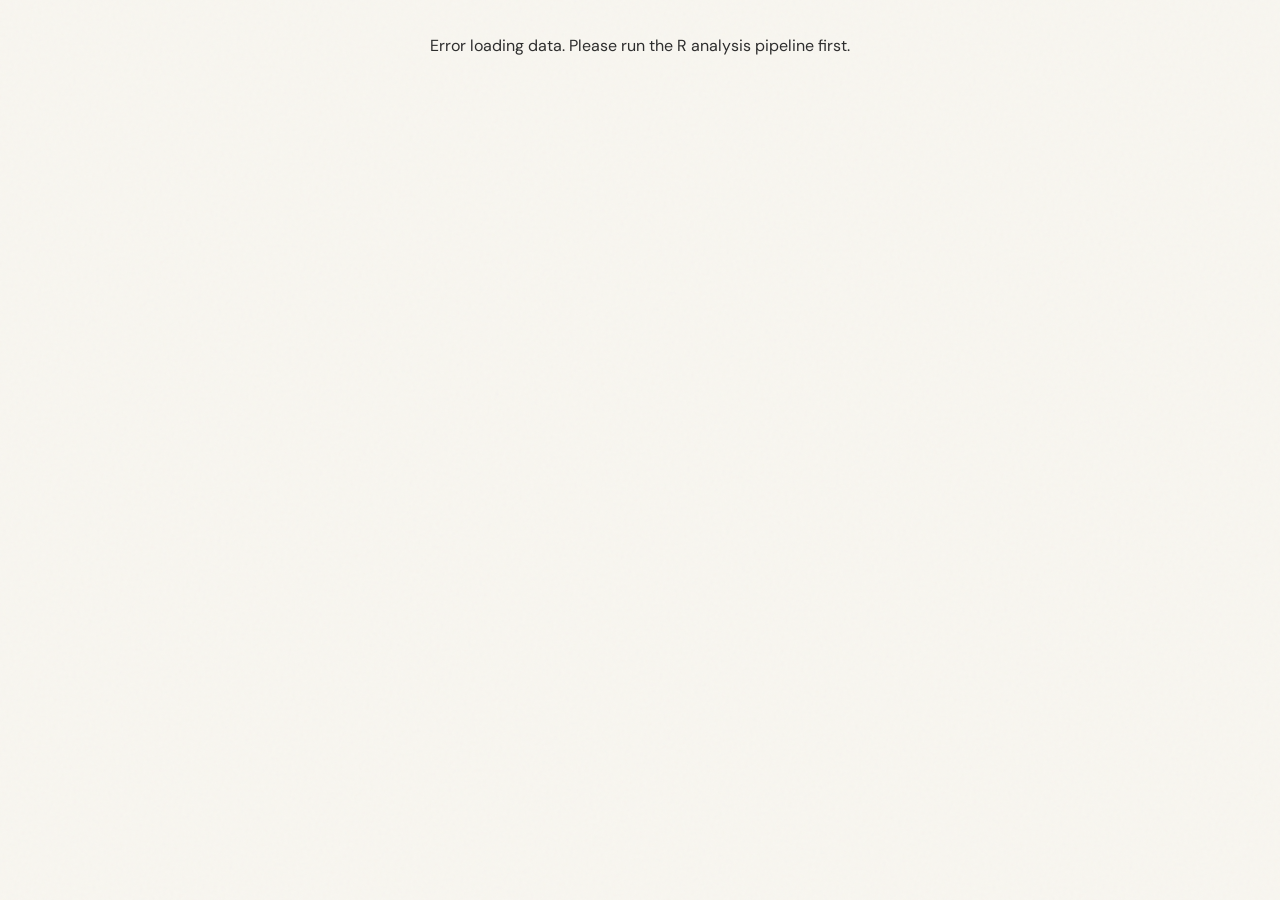
==== index.html @ 2e61db69 "Remove Claude reference from footer" ====
<!DOCTYPE html>
<!--
  ╔═══════════════════════════════════════════════════════════════════════════╗
  ║  CARPINTERIA SALT MARSH FISH OBSERVATORY                                  ║
  ║  ─────────────────────────────────────────────────────────────────────────║
  ║  Developed by Adrian Stier & the Ocean Recoveries Lab at UC Santa Barbara ║
  ║  Data: UCSB Marine Science Institute (SONGS Mitigation Program)           ║
  ║  Visualization: D3.js | Analysis: R (vegan, lme4, mgcv)                   ║
  ║                                                                           ║
  ║  Questions? stier@ucsb.edu | https://oceanrecoveries.com                  ║
  ║  Source: https://github.com/adrianstier/carpinteria-salt-marsh-fishes     ║
  ║                                                                           ║
  ║  v1.0 - January 2026                                                      ║
  ╚═══════════════════════════════════════════════════════════════════════════╝
-->
<html lang="en">
<head>
    <meta charset="UTF-8">
    <meta name="viewport" content="width=device-width, initial-scale=1.0">
    <title>Carpinteria Salt Marsh Fish Observatory</title>
    <meta name="description" content="13 years of fish community monitoring in one of Southern California's last remaining coastal wetlands.">
    <meta name="author" content="Adrian Stier, Ocean Recoveries Lab, UC Santa Barbara">

    <!-- Fonts - Cormorant Garamond (elegant serif) + DM Sans (clean modern) -->
    <link rel="preconnect" href="https://fonts.googleapis.com">
    <link rel="preconnect" href="https://fonts.gstatic.com" crossorigin>
    <link href="https://fonts.googleapis.com/css2?family=Cormorant+Garamond:ital,wght@0,400;0,500;0,600;0,700;1,400;1,500&family=DM+Sans:ital,opsz,wght@0,9..40,300;0,9..40,400;0,9..40,500;0,9..40,600;1,9..40,400&display=swap" rel="stylesheet">

    <!-- D3.js -->
    <script src="https://d3js.org/d3.v7.min.js"></script>

    <style>
        :root {
            --navy-deep: #0a1628;
            --navy: #1a3a5c;
            --navy-light: #2d5a87;
            --ocean: #3d7ab3;
            --ocean-light: #68a6d4;
            --sky: #a8d4ef;
            --marsh-dark: #1a4332;
            --marsh: #2d6a4f;
            --marsh-light: #52b788;
            --seagrass: #95d5b2;
            --sand: #e9c46a;
            --sand-light: #f4e4ba;
            --sunset: #f4a261;
            --coral: #e76f51;
            --white: #fefefe;
            --cream: #f8f6f0;
            --gray-light: #e8e6e1;
            --gray: #7a7a7a;
            --text: #2c2c2c;
            --font-display: 'Cormorant Garamond', Georgia, serif;
            --font-body: 'DM Sans', -apple-system, sans-serif;
            --section-padding: clamp(5rem, 12vw, 10rem);
            --content-width: min(72rem, 90vw);
            --narrow-width: min(48rem, 90vw);
            --ease-out-expo: cubic-bezier(0.16, 1, 0.3, 1);
            --ease-out-quart: cubic-bezier(0.25, 1, 0.5, 1);
        }

        /* Inline SVG Icon System */
        .icon {
            display: inline-flex;
            align-items: center;
            justify-content: center;
            width: 1em;
            height: 1em;
            vertical-align: -0.125em;
        }
        .icon svg {
            width: 100%;
            height: 100%;
            fill: currentColor;
        }
        .icon-lg { font-size: 1.5rem; }
        .icon-xl { font-size: 2rem; }
        .icon-2xl { font-size: 2.5rem; }
        .icon-hero { font-size: 8rem; opacity: 0.15; }

        * { margin: 0; padding: 0; box-sizing: border-box; }
        html { scroll-behavior: smooth; font-size: 16px; }
        body {
            font-family: var(--font-body);
            color: var(--text);
            background: var(--cream);
            line-height: 1.7;
            overflow-x: hidden;
        }

        /* Grain texture overlay */
        body::after {
            content: '';
            position: fixed;
            inset: 0;
            pointer-events: none;
            z-index: 9999;
            opacity: 0.03;
            background-image: url("data:image/svg+xml,%3Csvg viewBox='0 0 256 256' xmlns='http://www.w3.org/2000/svg'%3E%3Cfilter id='noise'%3E%3CfeTurbulence type='fractalNoise' baseFrequency='0.9' numOctaves='4' stitchTiles='stitch'/%3E%3C/filter%3E%3Crect width='100%25' height='100%25' filter='url(%23noise)'/%3E%3C/svg%3E");
        }

        /* Navigation */
        .nav {
            position: fixed;
            top: 0;
            left: 0;
            right: 0;
            z-index: 1000;
            padding: 1.25rem 2.5rem;
            display: flex;
            justify-content: space-between;
            align-items: center;
            transition: all 0.5s var(--ease-out-expo);
        }
        .nav.scrolled {
            background: rgba(10, 22, 40, 0.92);
            backdrop-filter: blur(20px);
            -webkit-backdrop-filter: blur(20px);
            padding: 0.875rem 2.5rem;
            box-shadow: 0 1px 0 rgba(255,255,255,0.05);
        }
        .nav-logo {
            font-family: var(--font-display);
            font-size: 1.2rem;
            font-weight: 600;
            color: var(--white);
            text-decoration: none;
            letter-spacing: 0.02em;
            transition: opacity 0.3s ease;
        }
        .nav-logo:hover { opacity: 0.8; }
        .nav-links {
            display: flex;
            gap: 3rem;
            list-style: none;
        }
        .nav-links a {
            color: rgba(255,255,255,0.7);
            text-decoration: none;
            font-size: 0.8rem;
            font-weight: 500;
            letter-spacing: 0.12em;
            text-transform: uppercase;
            transition: all 0.3s ease;
            position: relative;
        }
        .nav-links a::after {
            content: '';
            position: absolute;
            bottom: -4px;
            left: 0;
            width: 0;
            height: 1px;
            background: var(--sand);
            transition: width 0.3s var(--ease-out-expo);
        }
        .nav-links a:hover { color: var(--white); }
        .nav-links a:hover::after { width: 100%; }
        @media (max-width: 768px) { .nav-links { display: none; } }

        /* Hero */
        .hero {
            min-height: 100vh;
            display: flex;
            flex-direction: column;
            justify-content: center;
            align-items: center;
            text-align: center;
            position: relative;
            background: linear-gradient(175deg, var(--navy-deep) 0%, var(--navy) 35%, var(--navy-light) 65%, var(--marsh-dark) 100%);
            overflow: hidden;
        }

        /* Animated wave SVG background */
        .hero-waves {
            position: absolute;
            bottom: 0;
            left: 0;
            right: 0;
            height: 40%;
            overflow: hidden;
            opacity: 0.15;
        }
        .hero-waves svg {
            position: absolute;
            bottom: 0;
            width: 200%;
            height: 100%;
        }
        .wave-1 { animation: waveFlow 25s linear infinite; }
        .wave-2 { animation: waveFlow 20s linear infinite reverse; opacity: 0.5; }
        .wave-3 { animation: waveFlow 30s linear infinite; opacity: 0.3; }
        @keyframes waveFlow {
            0% { transform: translateX(0); }
            100% { transform: translateX(-50%); }
        }

        /* Floating particles */
        .hero-particles {
            position: absolute;
            inset: 0;
            overflow: hidden;
        }
        .particle {
            position: absolute;
            width: 3px;
            height: 3px;
            background: rgba(168, 212, 239, 0.4);
            border-radius: 50%;
            animation: float 15s infinite ease-in-out;
        }
        @keyframes float {
            0%, 100% { transform: translateY(0) translateX(0); opacity: 0; }
            10% { opacity: 1; }
            90% { opacity: 1; }
            100% { transform: translateY(-100vh) translateX(20px); opacity: 0; }
        }

        .hero::before {
            content: '';
            position: absolute;
            inset: 0;
            background:
                radial-gradient(ellipse 100% 60% at 50% 110%, rgba(45, 106, 79, 0.25) 0%, transparent 50%),
                radial-gradient(ellipse 80% 50% at 20% 20%, rgba(61, 122, 179, 0.15) 0%, transparent 40%),
                radial-gradient(ellipse 60% 40% at 80% 30%, rgba(168, 212, 239, 0.1) 0%, transparent 40%);
        }
        .hero-content {
            position: relative;
            z-index: 2;
            max-width: 60rem;
            padding: 0 2rem;
        }
        .hero-eyebrow {
            font-size: 0.75rem;
            font-weight: 500;
            letter-spacing: 0.25em;
            text-transform: uppercase;
            color: var(--sand);
            margin-bottom: 2rem;
            animation: fadeUp 1.2s var(--ease-out-expo) forwards 0.2s;
            opacity: 0;
        }
        .hero-title {
            font-family: var(--font-display);
            font-size: clamp(3rem, 8vw, 5.5rem);
            font-weight: 500;
            color: var(--white);
            line-height: 1.05;
            margin-bottom: 2rem;
            animation: fadeUp 1.2s var(--ease-out-expo) forwards 0.4s;
            opacity: 0;
            letter-spacing: -0.01em;
        }
        .hero-title em {
            font-style: italic;
            font-weight: 400;
            color: var(--sky);
        }
        .hero-subtitle {
            font-size: 1.15rem;
            color: rgba(255,255,255,0.75);
            max-width: 38rem;
            margin: 0 auto 4rem;
            font-weight: 300;
            animation: fadeUp 1.2s var(--ease-out-expo) forwards 0.6s;
            opacity: 0;
            line-height: 1.8;
        }
        .hero-stats {
            display: flex;
            justify-content: center;
            gap: 5rem;
            animation: fadeUp 1.2s var(--ease-out-expo) forwards 0.8s;
            opacity: 0;
        }
        .hero-stat {
            position: relative;
        }
        .hero-stat::before {
            content: '';
            position: absolute;
            top: -1rem;
            left: 50%;
            transform: translateX(-50%);
            width: 30px;
            height: 1px;
            background: linear-gradient(90deg, transparent, var(--sand), transparent);
        }
        .hero-stat-value {
            font-family: var(--font-display);
            font-size: 3.5rem;
            font-weight: 500;
            color: var(--white);
            letter-spacing: -0.02em;
        }
        .hero-stat-label {
            font-size: 0.7rem;
            color: rgba(255,255,255,0.5);
            text-transform: uppercase;
            letter-spacing: 0.15em;
            margin-top: 0.5rem;
        }
        .scroll-indicator {
            position: absolute;
            bottom: 3rem;
            left: 50%;
            transform: translateX(-50%);
            color: rgba(255,255,255,0.4);
            font-size: 0.65rem;
            letter-spacing: 0.2em;
            text-transform: uppercase;
            animation: fadeUp 1.2s var(--ease-out-expo) forwards 1.2s, pulse 3s ease-in-out infinite 2.5s;
            opacity: 0;
            display: flex;
            flex-direction: column;
            align-items: center;
            gap: 0.75rem;
        }
        .scroll-indicator::after {
            content: '';
            width: 1px;
            height: 40px;
            background: linear-gradient(to bottom, rgba(255,255,255,0.4), transparent);
        }
        @keyframes fadeUp {
            from { opacity: 0; transform: translateY(40px); }
            to { opacity: 1; transform: translateY(0); }
        }
        @keyframes pulse {
            0%, 100% { opacity: 0.4; }
            50% { opacity: 0.7; }
        }

        /* Title shimmer effect */
        @keyframes shimmer {
            0% { background-position: -200% center; }
            100% { background-position: 200% center; }
        }
        .hero-title em {
            background: linear-gradient(90deg, var(--sky) 0%, var(--sand-light) 25%, var(--sky) 50%, var(--sand-light) 75%, var(--sky) 100%);
            background-size: 200% auto;
            -webkit-background-clip: text;
            background-clip: text;
            -webkit-text-fill-color: transparent;
            animation: shimmer 8s linear infinite;
        }

        /* Section wave dividers */
        .wave-divider {
            position: absolute;
            bottom: -1px;
            left: 0;
            width: 100%;
            overflow: hidden;
            line-height: 0;
        }
        .wave-divider svg {
            position: relative;
            display: block;
            width: calc(100% + 1.3px);
            height: 60px;
        }
        .wave-divider-top {
            top: -1px;
            bottom: auto;
            transform: rotate(180deg);
        }

        /* Organic ripple effect on hover */
        @keyframes ripple {
            0% { transform: scale(0); opacity: 0.4; }
            100% { transform: scale(4); opacity: 0; }
        }
        .ripple-effect {
            position: absolute;
            border-radius: 50%;
            background: radial-gradient(circle, var(--ocean-light) 0%, transparent 70%);
            pointer-events: none;
            width: 100px;
            height: 100px;
            transform: scale(0);
        }

        /* Scroll-triggered reveal */
        .reveal {
            opacity: 0;
            transform: translateY(30px);
            transition: opacity 0.8s var(--ease-out-expo), transform 0.8s var(--ease-out-expo);
        }
        .reveal.visible {
            opacity: 1;
            transform: translateY(0);
        }
        .reveal-delay-1 { transition-delay: 0.1s; }
        .reveal-delay-2 { transition-delay: 0.2s; }
        .reveal-delay-3 { transition-delay: 0.3s; }
        .reveal-delay-4 { transition-delay: 0.4s; }

        /* Sections */
        section { padding: var(--section-padding) 0; }
        .section-container {
            max-width: var(--content-width);
            margin: 0 auto;
            padding: 0 2rem;
        }
        .section-header {
            text-align: center;
            margin-bottom: 5rem;
        }
        .section-number {
            font-family: var(--font-body);
            font-size: 0.7rem;
            font-weight: 500;
            color: var(--ocean);
            letter-spacing: 0.2em;
            text-transform: uppercase;
            margin-bottom: 1.25rem;
            display: block;
        }
        .section-title {
            font-family: var(--font-display);
            font-size: clamp(2.25rem, 5vw, 3.5rem);
            font-weight: 500;
            color: var(--navy-deep);
            line-height: 1.15;
            margin-bottom: 1.25rem;
            letter-spacing: -0.01em;
        }
        .section-subtitle {
            font-size: 1.05rem;
            color: var(--gray);
            max-width: 34rem;
            margin: 0 auto;
            line-height: 1.7;
        }

        /* Intro */
        .intro {
            background: var(--white);
            position: relative;
        }
        .intro::before {
            content: '';
            position: absolute;
            top: 0;
            left: 0;
            right: 0;
            height: 1px;
            background: linear-gradient(90deg, transparent, var(--gray-light), transparent);
        }
        .intro-grid {
            display: grid;
            grid-template-columns: 1.1fr 0.9fr;
            gap: 5rem;
            align-items: center;
        }
        @media (max-width: 900px) { .intro-grid { grid-template-columns: 1fr; gap: 3rem; } }
        .intro-text h3 {
            font-family: var(--font-display);
            font-size: 1.75rem;
            font-weight: 500;
            color: var(--navy);
            margin-bottom: 2rem;
            line-height: 1.3;
        }
        .intro-text p {
            margin-bottom: 1.75rem;
            font-size: 1.02rem;
            color: var(--text);
        }
        .intro-text p:first-of-type::first-letter {
            font-family: var(--font-display);
            font-size: 4.5rem;
            float: left;
            line-height: 0.85;
            margin-right: 0.6rem;
            margin-top: 0.1rem;
            color: var(--ocean);
            font-weight: 500;
        }
        .intro-visual {
            background: linear-gradient(145deg, var(--navy) 0%, var(--navy-light) 50%, var(--marsh-dark) 100%);
            border-radius: 4px;
            aspect-ratio: 4/3;
            display: flex;
            align-items: center;
            justify-content: center;
            font-size: 6rem;
            position: relative;
            overflow: hidden;
            box-shadow: 0 30px 60px -20px rgba(10, 22, 40, 0.4);
        }
        .intro-visual::before {
            content: '';
            position: absolute;
            inset: 0;
            background: radial-gradient(circle at 30% 70%, rgba(82, 183, 136, 0.2) 0%, transparent 50%);
        }

        /* Methodology */
        .methodology {
            background: var(--cream);
            position: relative;
        }
        .method-cards {
            display: grid;
            grid-template-columns: repeat(3, 1fr);
            gap: 2rem;
        }
        @media (max-width: 900px) { .method-cards { grid-template-columns: 1fr; } }
        .method-card {
            background: var(--white);
            padding: 2.5rem;
            border-radius: 6px;
            box-shadow: 0 10px 40px -10px rgba(0,0,0,0.08);
            border: 1px solid rgba(0,0,0,0.04);
            transition: all 0.5s var(--ease-out-expo);
            position: relative;
            overflow: hidden;
        }
        .method-card::before {
            content: '';
            position: absolute;
            top: 0;
            left: 0;
            right: 0;
            height: 3px;
            background: linear-gradient(90deg, var(--ocean), var(--marsh-light));
            transform: scaleX(0);
            transform-origin: left;
            transition: transform 0.5s var(--ease-out-expo);
        }
        .method-card::after {
            content: '';
            position: absolute;
            inset: 0;
            background: linear-gradient(135deg, transparent 40%, rgba(168, 212, 239, 0.08) 50%, transparent 60%);
            transform: translateX(-100%);
            transition: transform 0.8s var(--ease-out-expo);
        }
        .method-card:hover {
            transform: translateY(-8px);
            box-shadow: 0 25px 60px -15px rgba(10, 22, 40, 0.18);
            border-color: rgba(61, 122, 179, 0.1);
        }
        .method-card:hover::before { transform: scaleX(1); }
        .method-card:hover::after { transform: translateX(100%); }
        .method-icon {
            width: 3.5rem;
            height: 3.5rem;
            background: linear-gradient(135deg, var(--ocean-light), var(--marsh-light));
            border-radius: 50%;
            display: flex;
            align-items: center;
            justify-content: center;
            font-size: 1.4rem;
            margin-bottom: 1.75rem;
            box-shadow: 0 8px 20px -5px rgba(61, 122, 179, 0.3);
        }
        .method-card h4 {
            font-family: var(--font-display);
            font-size: 1.4rem;
            font-weight: 600;
            color: var(--navy-deep);
            margin-bottom: 1rem;
        }
        .method-card p {
            font-size: 0.95rem;
            color: var(--gray);
            line-height: 1.7;
        }
        .method-stat {
            display: inline-block;
            background: linear-gradient(135deg, var(--sand-light), rgba(233, 196, 106, 0.3));
            color: var(--navy);
            padding: 0.4rem 1rem;
            border-radius: 100px;
            font-size: 0.8rem;
            font-weight: 600;
            margin-top: 1.5rem;
            letter-spacing: 0.02em;
        }

        /* Dashboard */
        .dashboard {
            background: var(--navy-deep);
            color: var(--white);
            position: relative;
            overflow: hidden;
        }
        .dashboard::before {
            content: '';
            position: absolute;
            inset: 0;
            background:
                radial-gradient(ellipse 80% 50% at 0% 100%, rgba(45, 90, 135, 0.15) 0%, transparent 50%),
                radial-gradient(ellipse 60% 40% at 100% 0%, rgba(45, 106, 79, 0.1) 0%, transparent 40%);
            pointer-events: none;
        }
        .dashboard .section-title { color: var(--white); }
        .dashboard .section-subtitle { color: rgba(255,255,255,0.55); }
        .chart-tabs {
            display: flex;
            justify-content: center;
            gap: 0.75rem;
            margin-bottom: 3rem;
            flex-wrap: wrap;
        }
        .chart-tab {
            padding: 0.7rem 1.4rem;
            background: rgba(255,255,255,0.06);
            border: 1px solid rgba(255,255,255,0.12);
            border-radius: 100px;
            color: rgba(255,255,255,0.6);
            font-size: 0.85rem;
            font-weight: 500;
            cursor: pointer;
            transition: all 0.4s var(--ease-out-expo);
            letter-spacing: 0.01em;
            position: relative;
            overflow: hidden;
        }
        .chart-tab::before {
            content: '';
            position: absolute;
            inset: 0;
            background: linear-gradient(90deg, transparent, rgba(255,255,255,0.1), transparent);
            transform: translateX(-100%);
            transition: transform 0.6s ease;
        }
        .chart-tab:hover {
            background: rgba(255,255,255,0.1);
            color: var(--white);
            border-color: rgba(255,255,255,0.25);
            transform: translateY(-2px);
        }
        .chart-tab:hover::before {
            transform: translateX(100%);
        }
        .chart-tab.active {
            background: linear-gradient(135deg, var(--sand), var(--sunset));
            border-color: var(--sand);
            color: var(--navy-deep);
            font-weight: 600;
            box-shadow: 0 8px 20px -5px rgba(233, 196, 106, 0.4);
        }
        .chart-container {
            background: rgba(255,255,255,0.03);
            border: 1px solid rgba(255,255,255,0.08);
            border-radius: 8px;
            padding: 2.5rem;
            min-height: 520px;
            position: relative;
            backdrop-filter: blur(10px);
            -webkit-backdrop-filter: blur(10px);
            box-shadow:
                0 0 0 1px rgba(255,255,255,0.05) inset,
                0 20px 50px -20px rgba(0,0,0,0.5);
        }
        .chart-panel { display: none; }
        .chart-panel.active {
            display: block;
            animation: chartFadeIn 0.5s var(--ease-out-expo);
        }
        @keyframes chartFadeIn {
            from { opacity: 0; transform: translateY(10px); }
            to { opacity: 1; transform: translateY(0); }
        }
        .chart-title {
            font-family: var(--font-display);
            font-size: 1.6rem;
            font-weight: 500;
            margin-bottom: 0.6rem;
            letter-spacing: -0.01em;
        }
        .chart-description {
            color: rgba(255,255,255,0.5);
            font-size: 0.9rem;
            margin-bottom: 2rem;
            font-weight: 300;
        }
        .chart-area { width: 100%; height: 400px; }
        .chart-legend {
            display: flex;
            justify-content: center;
            gap: 2.5rem;
            margin-top: 2rem;
            flex-wrap: wrap;
        }
        .legend-item {
            display: flex;
            align-items: center;
            gap: 0.6rem;
            color: rgba(255,255,255,0.6);
            font-size: 0.85rem;
        }
        .legend-dot {
            width: 10px;
            height: 10px;
            border-radius: 50%;
            box-shadow: 0 0 10px currentColor;
        }

        /* D3 chart styles */
        .chart-area .axis text {
            fill: rgba(255,255,255,0.5);
            font-size: 11px;
            font-family: var(--font-body);
        }
        .chart-area .axis line, .chart-area .axis path {
            stroke: rgba(255,255,255,0.15);
        }
        .chart-area .grid line {
            stroke: rgba(255,255,255,0.06);
            stroke-dasharray: 2,4;
        }

        /* Stats Panel */
        .stats-panel {
            background: var(--white);
            padding: var(--section-padding) 0;
            position: relative;
        }
        .stats-grid {
            display: grid;
            grid-template-columns: repeat(auto-fit, minmax(300px, 1fr));
            gap: 1.5rem;
        }
        .stat-card {
            background: var(--cream);
            border-radius: 6px;
            padding: 2rem;
            position: relative;
            overflow: hidden;
            transition: all 0.4s var(--ease-out-expo);
        }
        .stat-card::before {
            content: '';
            position: absolute;
            top: 0;
            left: 0;
            width: 4px;
            height: 100%;
            background: var(--ocean);
            transition: width 0.4s var(--ease-out-expo);
        }
        .stat-card:hover::before { width: 6px; }
        .stat-card.highlight::before {
            background: linear-gradient(180deg, var(--marsh-light), var(--marsh));
        }
        .stat-card.warning::before { background: var(--coral); }
        .stat-card h4 {
            font-family: var(--font-display);
            font-size: 1.2rem;
            font-weight: 600;
            color: var(--navy-deep);
            margin-bottom: 1.25rem;
            padding-left: 0.5rem;
        }
        .stat-row {
            display: flex;
            justify-content: space-between;
            align-items: center;
            padding: 0.6rem 0.5rem;
            border-bottom: 1px solid rgba(0,0,0,0.05);
            transition: background 0.2s ease;
        }
        .stat-row:hover { background: rgba(255,255,255,0.5); }
        .stat-row:last-child { border-bottom: none; }
        .stat-label {
            color: var(--gray);
            font-size: 0.88rem;
        }
        .stat-value {
            font-weight: 600;
            color: var(--navy);
            font-size: 0.95rem;
            font-family: var(--font-body);
        }
        .stat-value.significant {
            color: var(--marsh);
            position: relative;
        }
        .stat-value.significant::after {
            content: '*';
            color: var(--marsh-light);
            margin-left: 2px;
        }
        .stat-value.not-significant { color: var(--gray); }

        /* Species */
        .species {
            background: linear-gradient(180deg, var(--cream) 0%, var(--white) 100%);
            position: relative;
        }
        .species-grid {
            display: grid;
            grid-template-columns: repeat(auto-fill, minmax(300px, 1fr));
            gap: 2rem;
        }
        .species-card {
            background: var(--white);
            border-radius: 8px;
            overflow: hidden;
            box-shadow: 0 10px 40px -15px rgba(0,0,0,0.1);
            border: 1px solid rgba(0,0,0,0.04);
            transition: all 0.5s var(--ease-out-expo);
            position: relative;
        }
        .species-card::before {
            content: '';
            position: absolute;
            inset: 0;
            background: linear-gradient(135deg, transparent 50%, rgba(61, 122, 179, 0.03) 100%);
            opacity: 0;
            transition: opacity 0.5s ease;
            pointer-events: none;
            z-index: 1;
        }
        .species-card:hover {
            transform: translateY(-12px) scale(1.02);
            box-shadow: 0 30px 60px -15px rgba(10, 22, 40, 0.25);
            border-color: rgba(61, 122, 179, 0.15);
        }
        .species-card:hover::before { opacity: 1; }
        .species-header {
            height: 140px;
            background: linear-gradient(145deg, var(--navy) 0%, var(--navy-light) 100%);
            display: flex;
            align-items: center;
            justify-content: center;
            font-size: 3rem;
            position: relative;
            overflow: hidden;
        }
        .species-header::before {
            content: '';
            position: absolute;
            inset: 0;
            background: radial-gradient(circle at 70% 30%, rgba(168, 212, 239, 0.2) 0%, transparent 50%);
        }
        .species-header.species-photo {
            height: 180px;
            background-size: cover !important;
            background-position: center !important;
        }
        .species-header.species-photo::before {
            background: linear-gradient(to top, rgba(0,0,0,0.4), transparent 60%);
        }
        .species-header.species-photo::after {
            content: '';
            position: absolute;
            bottom: 0;
            left: 0;
            right: 0;
            height: 60px;
            background: linear-gradient(to top, var(--white), transparent);
        }
        .species-body { padding: 1.75rem; }
        .species-name {
            font-family: var(--font-display);
            font-size: 1.3rem;
            font-weight: 600;
            color: var(--navy-deep);
            margin-bottom: 0.35rem;
        }
        .species-scientific {
            font-style: italic;
            font-size: 0.88rem;
            color: var(--gray);
            margin-bottom: 1rem;
        }
        .species-stats {
            display: flex;
            gap: 1rem;
            margin-top: 0.5rem;
        }
        .species-stat {
            flex: 1;
            text-align: center;
            padding: 1rem 0.75rem;
            background: linear-gradient(135deg, var(--cream), rgba(248, 246, 240, 0.5));
            border-radius: 6px;
            transition: all 0.3s ease;
        }
        .species-card:hover .species-stat {
            background: linear-gradient(135deg, rgba(61, 122, 179, 0.08), rgba(82, 183, 136, 0.08));
        }
        .species-stat-value {
            font-family: var(--font-display);
            font-size: 1.4rem;
            font-weight: 600;
            color: var(--navy);
        }
        .species-stat-label {
            font-size: 0.65rem;
            color: var(--gray);
            text-transform: uppercase;
            letter-spacing: 0.08em;
            margin-top: 0.25rem;
        }

        /* Footer */
        .footer {
            background: var(--navy-deep);
            color: var(--white);
            padding: 4rem 0 2rem;
        }
        .footer-content {
            display: grid;
            grid-template-columns: 2fr 1fr 1fr;
            gap: 3rem;
            margin-bottom: 3rem;
        }
        @media (max-width: 768px) { .footer-content { grid-template-columns: 1fr; text-align: center; } }
        .footer-brand h3 {
            font-family: var(--font-display);
            font-size: 1.5rem;
            margin-bottom: 1rem;
        }
        .footer-brand p { color: rgba(255,255,255,0.6); }
        .footer-links h4 {
            font-size: 0.85rem;
            text-transform: uppercase;
            letter-spacing: 0.1em;
            margin-bottom: 1rem;
            color: var(--sand);
        }
        .footer-links ul { list-style: none; }
        .footer-links li { margin-bottom: 0.5rem; }
        .footer-links a { color: rgba(255,255,255,0.6); text-decoration: none; }
        .footer-links a:hover { color: var(--white); }
        .footer-bottom {
            padding-top: 2rem;
            border-top: 1px solid rgba(255,255,255,0.1);
            display: flex;
            justify-content: space-between;
            font-size: 0.85rem;
            color: rgba(255,255,255,0.4);
        }
        .footer-bottom a { color: var(--sand); text-decoration: none; }

        /* Tooltip */
        .tooltip {
            position: absolute;
            background: var(--navy-deep);
            color: var(--white);
            padding: 0.75rem 1rem;
            border-radius: 8px;
            font-size: 0.85rem;
            pointer-events: none;
            opacity: 0;
            z-index: 100;
            box-shadow: 0 4px 20px rgba(0,0,0,0.3);
            max-width: 250px;
        }
        .tooltip.visible { opacity: 1; }
        .tooltip-title { font-weight: 600; margin-bottom: 0.25rem; }
        .tooltip-value { color: var(--sand); font-family: var(--font-display); font-size: 1.1rem; }
    </style>
</head>
<body>
    <nav class="nav" id="nav">
        <a href="#" class="nav-logo">CSM Fish Observatory</a>
        <ul class="nav-links">
            <li><a href="#intro">About</a></li>
            <li><a href="#ecology">Ecology</a></li>
            <li><a href="#conservation">Conservation</a></li>
            <li><a href="#methodology">Methods</a></li>
            <li><a href="#dashboard">Data</a></li>
            <li><a href="#species">Species</a></li>
        </ul>
    </nav>

    <section class="hero">
        <!-- Animated wave background -->
        <div class="hero-waves">
            <svg class="wave-1" viewBox="0 0 1440 320" preserveAspectRatio="none">
                <path fill="rgba(82,183,136,0.3)" d="M0,192L48,186.7C96,181,192,171,288,181.3C384,192,480,224,576,213.3C672,203,768,149,864,128C960,107,1056,117,1152,138.7C1248,160,1344,192,1392,208L1440,224L1440,320L1392,320C1344,320,1248,320,1152,320C1056,320,960,320,864,320C768,320,672,320,576,320C480,320,384,320,288,320C192,320,96,320,48,320L0,320Z"></path>
            </svg>
            <svg class="wave-2" viewBox="0 0 1440 320" preserveAspectRatio="none">
                <path fill="rgba(61,122,179,0.2)" d="M0,96L48,112C96,128,192,160,288,165.3C384,171,480,149,576,154.7C672,160,768,192,864,197.3C960,203,1056,181,1152,165.3C1248,149,1344,139,1392,133.3L1440,128L1440,320L1392,320C1344,320,1248,320,1152,320C1056,320,960,320,864,320C768,320,672,320,576,320C480,320,384,320,288,320C192,320,96,320,48,320L0,320Z"></path>
            </svg>
            <svg class="wave-3" viewBox="0 0 1440 320" preserveAspectRatio="none">
                <path fill="rgba(168,212,239,0.15)" d="M0,256L48,240C96,224,192,192,288,192C384,192,480,224,576,234.7C672,245,768,235,864,213.3C960,192,1056,160,1152,165.3C1248,171,1344,213,1392,234.7L1440,256L1440,320L1392,320C1344,320,1248,320,1152,320C1056,320,960,320,864,320C768,320,672,320,576,320C480,320,384,320,288,320C192,320,96,320,48,320L0,320Z"></path>
            </svg>
        </div>
        <!-- Floating particles -->
        <div class="hero-particles" id="particles"></div>

        <div class="hero-content">
            <p class="hero-eyebrow">SONGS Mitigation Monitoring Program · UC Santa Barbara</p>
            <h1 class="hero-title">Carpinteria Salt Marsh<br><em>Fish Observatory</em></h1>
            <p class="hero-subtitle">230 acres of tidal flats, pickleweed, and fish. Thirteen years of scientific monitoring reveal the hidden dynamics of communities in one of Southern California's last remaining coastal wetlands.</p>
            <div class="hero-stats">
                <div class="hero-stat">
                    <div class="hero-stat-value" id="stat-years">13</div>
                    <div class="hero-stat-label">Years of Data</div>
                </div>
                <div class="hero-stat">
                    <div class="hero-stat-value" id="stat-species">71</div>
                    <div class="hero-stat-label">Fish Species</div>
                </div>
                <div class="hero-stat">
                    <div class="hero-stat-value" id="stat-samples">156</div>
                    <div class="hero-stat-label">Sampling Events</div>
                </div>
            </div>
        </div>
        <div class="scroll-indicator">Scroll to explore</div>
        <!-- Organic wave transition -->
        <div class="wave-divider">
            <svg viewBox="0 0 1200 60" preserveAspectRatio="none" fill="var(--white)">
                <path d="M0,60 C200,20 400,40 600,30 C800,20 1000,50 1200,30 L1200,60 L0,60 Z" opacity="0.5"/>
                <path d="M0,60 C150,40 350,20 550,35 C750,50 950,25 1200,40 L1200,60 L0,60 Z"/>
            </svg>
        </div>
    </section>

    <section class="intro" id="intro">
        <div class="section-container">
            <div class="intro-grid">
                <div class="intro-text">
                    <span class="section-number">01 - Introduction</span>
                    <h3>A Living Laboratory on California's Coast</h3>
                    <p>Carpinteria Salt Marsh is a 230-acre coastal wetland in Santa Barbara County. As one of the few remaining intact salt marshes along the Southern California coast, it serves as critical habitat for a diverse community of fish species.</p>
                    <p>Since 2012, researchers have systematically monitored fish populations as part of the San Onofre Nuclear Generating Station (SONGS) mitigation program. This long-term dataset provides unprecedented insight into how fish communities respond to environmental change.</p>
                    <p>The data tells a story of ecological resilience—from tiny gobies that spend their entire lives in the marsh to juvenile halibut using it as a nursery before heading to open waters.</p>
                </div>
                <div class="intro-visual" style="position: relative;">
                    <img src="assets/marsh/reserve_landscape.jpg" alt="Carpinteria Salt Marsh Reserve aerial view showing tidal channels and pickleweed" style="width: 100%; border-radius: 8px; box-shadow: 0 8px 32px rgba(0,0,0,0.15);">
                    <p style="font-size: 0.75rem; color: var(--gray); margin-top: 0.5rem; text-align: center;">
                        Photo: Christopher Woodcock / <a href="https://ucnrs.org/reserves/carpinteria-salt-marsh-reserve/" target="_blank" style="color: var(--ocean);">UC Natural Reserve System</a>
                    </p>
                </div>
            </div>

            <!-- Why Study Salt Marsh Fishes -->
            <div class="ecosystem-services" style="margin-top: 4rem; display: grid; grid-template-columns: repeat(auto-fit, minmax(240px, 1fr)); gap: 1.5rem;">
                <div style="background: var(--cream); padding: 1.75rem; border-radius: 6px; border-left: 4px solid var(--marsh);">
                    <h4 style="font-family: var(--font-display); font-size: 1.1rem; color: var(--navy-deep); margin-bottom: 0.75rem; display: flex; align-items: center; gap: 0.5rem;"><svg width="20" height="20" viewBox="0 0 24 24" fill="none" stroke="currentColor" stroke-width="1.5"><ellipse cx="12" cy="12" rx="8" ry="5"/><ellipse cx="12" cy="12" rx="5" ry="3" opacity="0.5"/><circle cx="8" cy="11" r="1.5" fill="currentColor" stroke="none"/></svg> Nursery Habitat</h4>
                    <p style="font-size: 0.9rem; color: var(--gray); line-height: 1.6;">Essential rearing grounds for juvenile fishes of commercial and recreational importance, including California halibut.</p>
                </div>
                <div style="background: var(--cream); padding: 1.75rem; border-radius: 6px; border-left: 4px solid var(--ocean);">
                    <h4 style="font-family: var(--font-display); font-size: 1.1rem; color: var(--navy-deep); margin-bottom: 0.75rem; display: flex; align-items: center; gap: 0.5rem;"><svg width="20" height="20" viewBox="0 0 24 24" fill="none" stroke="currentColor" stroke-width="1.5"><path d="M3 12c0-3 4-6 9-6s9 3 9 6-4 6-9 6-9-3-9-6z"/><path d="M7 12c0 1 2 3 5 3s5-2 5-3" opacity="0.5"/><circle cx="6" cy="10" r="1" fill="currentColor"/><path d="M15 8l3-3M15 16l3 3" stroke-linecap="round" opacity="0.6"/></svg> Foraging Grounds</h4>
                    <p style="font-size: 0.9rem; color: var(--gray); line-height: 1.6;">Productive feeding areas for resident species adapted to the marsh's fluctuating environmental conditions.</p>
                </div>
                <div style="background: var(--cream); padding: 1.75rem; border-radius: 6px; border-left: 4px solid var(--sand);">
                    <h4 style="font-family: var(--font-display); font-size: 1.1rem; color: var(--navy-deep); margin-bottom: 0.75rem; display: flex; align-items: center; gap: 0.5rem;"><svg width="20" height="20" viewBox="0 0 24 24" fill="none" stroke="currentColor" stroke-width="1.5"><path d="M4 20V10l8-6 8 6v10a1 1 0 01-1 1H5a1 1 0 01-1-1z"/><path d="M9 21V14h6v7" opacity="0.5"/><path d="M2 10l10-8 10 8" stroke-linecap="round"/></svg> Refugia</h4>
                    <p style="font-size: 0.9rem; color: var(--gray); line-height: 1.6;">Shallow, vegetated waters provide protection from predators for small and juvenile fishes.</p>
                </div>
                <div style="background: var(--cream); padding: 1.75rem; border-radius: 6px; border-left: 4px solid var(--coral);">
                    <h4 style="font-family: var(--font-display); font-size: 1.1rem; color: var(--navy-deep); margin-bottom: 0.75rem; display: flex; align-items: center; gap: 0.5rem;"><svg width="20" height="20" viewBox="0 0 24 24" fill="none" stroke="currentColor" stroke-width="1.5"><path d="M12 22V8M12 8c-2-4-6-6-6-6s2 4 6 6M12 8c2-4 6-6 6-6s-2 4-6 6"/><path d="M12 16c-3 0-5-2-5-2s2-2 5-2 5 2 5 2-2 2-5 2z" opacity="0.5"/><path d="M8 22h8" stroke-linecap="round"/></svg> Productivity Hotspots</h4>
                    <p style="font-size: 0.9rem; color: var(--gray); line-height: 1.6;">High primary productivity supports complex food webs that sustain diverse fish communities.</p>
                </div>
            </div>

            <!-- Learning Objectives -->
            <div style="margin-top: 4rem; background: linear-gradient(135deg, var(--navy-deep), var(--navy)); padding: 2.5rem; border-radius: 8px; color: var(--white);">
                <h3 style="font-family: var(--font-display); font-size: 1.5rem; margin-bottom: 1.5rem; color: var(--sand); display: flex; align-items: center; gap: 0.75rem;"><svg width="24" height="24" viewBox="0 0 24 24" fill="none" stroke="currentColor" stroke-width="1.5"><path d="M4 19.5A2.5 2.5 0 016.5 17H20"/><path d="M6.5 2H20v20H6.5A2.5 2.5 0 014 19.5v-15A2.5 2.5 0 016.5 2z"/><path d="M8 7h8M8 11h8M8 15h5" opacity="0.5" stroke-linecap="round"/></svg> Learning Objectives</h3>
                <p style="color: rgba(255,255,255,0.7); margin-bottom: 1.5rem;">By exploring this observatory, you will be able to:</p>
                <div style="display: grid; grid-template-columns: repeat(auto-fit, minmax(280px, 1fr)); gap: 1rem;">
                    <div style="display: flex; gap: 0.75rem; align-items: flex-start;">
                        <span style="background: var(--marsh); padding: 0.25rem 0.5rem; border-radius: 4px; font-size: 0.75rem; font-weight: 600;">1</span>
                        <span style="font-size: 0.95rem; color: rgba(255,255,255,0.9);">Identify the dominant fish species in Carpinteria Salt Marsh</span>
                    </div>
                    <div style="display: flex; gap: 0.75rem; align-items: flex-start;">
                        <span style="background: var(--marsh); padding: 0.25rem 0.5rem; border-radius: 4px; font-size: 0.75rem; font-weight: 600;">2</span>
                        <span style="font-size: 0.95rem; color: rgba(255,255,255,0.9);">Describe how fish communities differ between tidal creek and main channel habitats</span>
                    </div>
                    <div style="display: flex; gap: 0.75rem; align-items: flex-start;">
                        <span style="background: var(--marsh); padding: 0.25rem 0.5rem; border-radius: 4px; font-size: 0.75rem; font-weight: 600;">3</span>
                        <span style="font-size: 0.95rem; color: rgba(255,255,255,0.9);">Explain temporal patterns in fish abundance and diversity</span>
                    </div>
                    <div style="display: flex; gap: 0.75rem; align-items: flex-start;">
                        <span style="background: var(--marsh); padding: 0.25rem 0.5rem; border-radius: 4px; font-size: 0.75rem; font-weight: 600;">4</span>
                        <span style="font-size: 0.95rem; color: rgba(255,255,255,0.9);">Compare sampling methods and understand their biases</span>
                    </div>
                    <div style="display: flex; gap: 0.75rem; align-items: flex-start;">
                        <span style="background: var(--marsh); padding: 0.25rem 0.5rem; border-radius: 4px; font-size: 0.75rem; font-weight: 600;">5</span>
                        <span style="font-size: 0.95rem; color: rgba(255,255,255,0.9);">Discuss the ecological significance of salt marsh fishes</span>
                    </div>
                </div>
            </div>
        </div>
    </section>

    <!-- Ecology & Adaptations Section -->
    <section class="ecology" id="ecology" style="background: var(--cream); padding: var(--section-padding) 0;">
        <div class="section-container">
            <div class="section-header">
                <span class="section-number">02 - Fish Ecology</span>
                <h2 class="section-title">Life on the Edge</h2>
                <p class="section-subtitle">Salt marsh fishes face some of the most demanding conditions in the marine environment—and have evolved remarkable adaptations to thrive.</p>
            </div>

            <!-- Environmental Challenges -->
            <div style="display: grid; grid-template-columns: repeat(auto-fit, minmax(280px, 1fr)); gap: 2rem; margin-bottom: 4rem;">
                <div class="method-card">
                    <div class="method-icon"><svg width="48" height="48" viewBox="0 0 24 24" fill="none" stroke="currentColor" stroke-width="1.5"><path d="M14 14.76V3.5a2.5 2.5 0 00-5 0v11.26a4.5 4.5 0 105 0z"/><circle cx="11.5" cy="17.5" r="2" fill="currentColor" opacity="0.3"/><path d="M11.5 14V6" stroke-linecap="round"/></svg></div>
                    <h4>Temperature Extremes</h4>
                    <p>Water temperature swings <strong>15–32°C (59–90°F) twice daily</strong> with tidal cycles. During low tide, shallow pools heat rapidly under the sun, then cool dramatically when oceanic water floods back in.</p>
                </div>
                <div class="method-card">
                    <div class="method-icon"><svg width="48" height="48" viewBox="0 0 24 24" fill="none" stroke="currentColor" stroke-width="1.5"><circle cx="12" cy="12" r="3"/><path d="M12 2v4M12 18v4M4.93 4.93l2.83 2.83M16.24 16.24l2.83 2.83M2 12h4M18 12h4M4.93 19.07l2.83-2.83M16.24 7.76l2.83-2.83" opacity="0.4"/><path d="M8 12a4 4 0 018 0" stroke-dasharray="2 2"/></svg></div>
                    <h4>Oxygen Depletion</h4>
                    <p>Warm water holds less dissolved oxygen. Combined with decomposing organic matter, waters frequently become <strong>hypoxic</strong>—especially at night when photosynthesis stops but respiration continues.</p>
                </div>
                <div class="method-card">
                    <div class="method-icon"><svg width="48" height="48" viewBox="0 0 24 24" fill="none" stroke="currentColor" stroke-width="1.5"><path d="M12 2L8 8h8l-4-6z"/><circle cx="12" cy="15" r="6"/><path d="M9 14l2 2 4-4" stroke-linecap="round" stroke-linejoin="round" opacity="0.5"/><circle cx="10" cy="16" r="1" fill="currentColor" opacity="0.3"/><circle cx="14" cy="14" r="1" fill="currentColor" opacity="0.3"/></svg></div>
                    <h4>Salinity Fluctuations</h4>
                    <p>Tidal mixing creates gradients from <strong>nearly fresh</strong> (during rain) to <strong>hypersaline (>40 ppt)</strong> in evaporating pools. Fish must constantly osmoregulate to survive.</p>
                </div>
                <div class="method-card">
                    <div class="method-icon"><svg width="48" height="48" viewBox="0 0 24 24" fill="none" stroke="currentColor" stroke-width="1.5"><path d="M2 18c2-2 4-2 6 0s4 2 6 0 4-2 6 0"/><path d="M2 14c2-2 4-2 6 0s4 2 6 0 4-2 6 0" opacity="0.4"/><path d="M8 10V6M16 10V6" stroke-linecap="round"/><path d="M6 6h4M14 6h4" stroke-linecap="round"/></svg></div>
                    <h4>Tidal Stranding</h4>
                    <p>Twice daily, receding tides can <strong>trap fish in isolated pools</strong> or expose them to air. Species that cannot find refugia are excluded from this habitat.</p>
                </div>
            </div>

            <!-- Remarkable Adaptations -->
            <div style="background: var(--white); border-radius: 8px; padding: 2.5rem; margin-bottom: 2rem; box-shadow: 0 10px 40px -10px rgba(0,0,0,0.08);">
                <h3 style="font-family: var(--font-display); font-size: 1.75rem; color: var(--navy-deep); margin-bottom: 2rem;">Remarkable Adaptations</h3>

                <div style="display: grid; grid-template-columns: 1fr 1fr; gap: 3rem;">
                    <div>
                        <h4 style="font-family: var(--font-display); font-size: 1.25rem; color: var(--marsh); margin-bottom: 1rem; display: flex; align-items: center; gap: 0.5rem;"><svg width="24" height="24" viewBox="0 0 24 24" fill="none" stroke="currentColor" stroke-width="1.5"><ellipse cx="10" cy="12" rx="7" ry="4"/><path d="M17 12c2-2 5-3 5-3s-3 1-5 3c2 2 5 3 5 3s-3-1-5-3z"/><circle cx="6" cy="11" r="1.5" fill="currentColor"/><path d="M10 16c2 0 4-1 5-2" opacity="0.5"/></svg> Goby Specializations</h4>
                        <p style="margin-bottom: 1rem; color: var(--text);">The gobies that dominate salt marshes possess remarkable adaptations:</p>
                        <ul style="list-style: none; padding: 0; color: var(--gray);">
                            <li style="padding: 0.5rem 0; border-bottom: 1px solid var(--gray-light);"><strong style="color: var(--navy);">Fused Pelvic Fins:</strong> Form a sucking disc to cling to rocks and mud, preventing them from being swept away by tidal currents.</li>
                            <li style="padding: 0.5rem 0; border-bottom: 1px solid var(--gray-light);"><strong style="color: var(--navy);">Air Breathing:</strong> The Longjaw Mudsucker has a capillary network in the roof of its mouth that allows gas exchange with air!</li>
                            <li style="padding: 0.5rem 0;"><strong style="color: var(--navy);">Burrowing Behavior:</strong> Mudsuckers take over abandoned burrows from ghost shrimp and crabs—males will even suck crabs right out of their burrows!</li>
                        </ul>
                    </div>
                    <div>
                        <h4 style="font-family: var(--font-display); font-size: 1.25rem; color: var(--ocean); margin-bottom: 1rem; display: flex; align-items: center; gap: 0.5rem;"><svg width="24" height="24" viewBox="0 0 24 24" fill="none" stroke="currentColor" stroke-width="1.5"><ellipse cx="12" cy="14" rx="9" ry="4" transform="rotate(-15 12 14)"/><circle cx="8" cy="12" r="1.5" fill="currentColor"/><circle cx="11" cy="11" r="1" fill="currentColor"/><path d="M15 14c3 0 5-1 6-2" opacity="0.5"/><path d="M4 16l-1 3M20 12l2-1" stroke-linecap="round" opacity="0.4"/></svg> Flatfish Transformations</h4>
                        <p style="margin-bottom: 1rem; color: var(--text);">Flatfishes like California Halibut undergo one of nature's most remarkable transformations:</p>
                        <ul style="list-style: none; padding: 0; color: var(--gray);">
                            <li style="padding: 0.5rem 0; border-bottom: 1px solid var(--gray-light);"><strong style="color: var(--navy);">Eye Migration:</strong> Larvae start with eyes on both sides. As they develop, one eye physically migrates across the skull to join the other!</li>
                            <li style="padding: 0.5rem 0; border-bottom: 1px solid var(--gray-light);"><strong style="color: var(--navy);">Master Camouflage:</strong> Can rapidly change skin color and pattern using specialized pigment cells (chromatophores).</li>
                            <li style="padding: 0.5rem 0;"><strong style="color: var(--navy);">Counter-Shading:</strong> Dark on top, light below—providing protection throughout the water column.</li>
                        </ul>
                    </div>
                </div>

                <!-- Field Note callout -->
                <div style="margin-top: 2rem; padding: 1.5rem; background: linear-gradient(135deg, var(--sand-light), var(--cream)); border-radius: 6px; border-left: 4px solid var(--sand);">
                    <h5 style="font-family: var(--font-display); color: var(--navy-deep); margin-bottom: 0.5rem; display: flex; align-items: center; gap: 0.5rem;">
                        <svg width="18" height="18" viewBox="0 0 24 24" fill="none" stroke="currentColor" stroke-width="1.5"><path d="M14 2H6a2 2 0 00-2 2v16a2 2 0 002 2h12a2 2 0 002-2V8z"/><polyline points="14 2 14 8 20 8"/><line x1="16" y1="13" x2="8" y2="13"/><line x1="16" y1="17" x2="8" y2="17"/><polyline points="10 9 9 9 8 9"/></svg>
                        Field Note
                    </h5>
                    <p style="color: var(--gray); font-size: 0.9rem; line-height: 1.7; font-style: italic; margin: 0;">
                        "We've caught longjaw mudsuckers that survived overnight in the cooler after being accidentally left behind. That air-breathing adaptation is very real—these fish are incredibly tough."
                        <span style="display: block; margin-top: 0.5rem; font-style: normal; font-size: 0.8rem; color: var(--navy);">— A. Stier, field observations</span>
                    </p>
                </div>
            </div>

            <!-- Nursery Function -->
            <div style="background: linear-gradient(135deg, var(--marsh-dark), var(--marsh)); border-radius: 8px; padding: 2.5rem; color: var(--white);">
                <h3 style="font-family: var(--font-display); font-size: 1.75rem; margin-bottom: 1.5rem; display: flex; align-items: center; gap: 0.75rem;"><svg width="28" height="28" viewBox="0 0 24 24" fill="none" stroke="currentColor" stroke-width="1.5"><ellipse cx="12" cy="12" rx="8" ry="5"/><ellipse cx="12" cy="12" rx="5" ry="3" opacity="0.5"/><ellipse cx="12" cy="12" rx="2.5" ry="1.5" opacity="0.3"/><circle cx="8" cy="11" r="1" fill="currentColor"/></svg> Critical Nursery Habitat</h3>
                <p style="color: rgba(255,255,255,0.85); margin-bottom: 2rem; font-size: 1.05rem;">Salt marshes serve as essential nursery habitat for many commercially and ecologically important species:</p>

                <div style="display: grid; grid-template-columns: repeat(auto-fit, minmax(250px, 1fr)); gap: 1.5rem;">
                    <div style="background: rgba(255,255,255,0.1); padding: 1.5rem; border-radius: 6px;">
                        <h4 style="color: var(--sand); margin-bottom: 0.75rem;">California Halibut</h4>
                        <p style="font-size: 0.9rem; color: rgba(255,255,255,0.8);">Juvenile halibut spend their first 1–2 years in shallow estuarine habitats before moving offshore. Without healthy salt marshes, halibut populations would decline.</p>
                    </div>
                    <div style="background: rgba(255,255,255,0.1); padding: 1.5rem; border-radius: 6px;">
                        <h4 style="color: var(--sand); margin-bottom: 0.75rem;">Leopard Sharks</h4>
                        <p style="font-size: 0.9rem; color: rgba(255,255,255,0.8);">Female leopard sharks enter salt marshes specifically to give birth. Warm temperatures accelerate embryo development, and shallow waters exclude larger predators.</p>
                    </div>
                    <div style="background: rgba(255,255,255,0.1); padding: 1.5rem; border-radius: 6px;">
                        <h4 style="color: var(--sand); margin-bottom: 0.75rem;">Round Stingrays</h4>
                        <p style="font-size: 0.9rem; color: rgba(255,255,255,0.8);">Like leopard sharks, female stingrays use warm, protected marsh waters for pupping—giving newborns a safe start to life.</p>
                    </div>
                </div>
            </div>
        </div>
    </section>

    <!-- Conservation Section -->
    <section class="conservation" id="conservation" style="background: var(--white); padding: var(--section-padding) 0;">
        <div class="section-container">
            <div style="display: grid; grid-template-columns: 1fr 1.2fr; gap: 4rem; align-items: center;">
                <div>
                    <span class="section-number" style="color: var(--coral);">A Vanishing Ecosystem</span>
                    <h2 class="section-title" style="margin-bottom: 1.5rem;">Only 3% Remain</h2>
                    <p style="font-size: 1.1rem; color: var(--text); margin-bottom: 1.5rem; line-height: 1.8;">Since European settlement, <strong>over 90% of California's tidal wetlands</strong> have been destroyed by agricultural conversion, urban development, port construction, and flood control projects.</p>
                    <p style="color: var(--gray); line-height: 1.8;">Carpinteria Salt Marsh represents one of the <strong>last relatively undisturbed tidal wetlands</strong> in Southern California. Its fish community provides a valuable reference for understanding healthy wetland function—critical information for restoration projects.</p>

                    <div style="margin-top: 2rem; padding: 1.5rem; background: var(--cream); border-radius: 6px; border-left: 4px solid var(--coral);">
                        <h4 style="font-family: var(--font-display); color: var(--navy-deep); margin-bottom: 0.75rem;">Why Fishes Matter</h4>
                        <p style="font-size: 0.9rem; color: var(--gray); line-height: 1.7;">The fish community serves as an <strong>indicator of ecosystem health</strong>. High diversity suggests good habitat quality; nursery species indicate ocean connectivity; resident specialists reflect stable marsh processes.</p>
                    </div>
                </div>

                <div style="background: linear-gradient(180deg, var(--navy-deep), var(--navy)); border-radius: 8px; padding: 2.5rem; color: var(--white);">
                    <h3 style="font-family: var(--font-display); font-size: 1.5rem; margin-bottom: 2rem; color: var(--sand);">Threats to California Wetlands</h3>
                    <div style="display: grid; gap: 1rem;">
                        <div style="display: flex; align-items: center; gap: 1rem; padding: 1rem; background: rgba(255,255,255,0.05); border-radius: 6px;">
                            <span style="font-size: 1.5rem; display: flex; align-items: center;"><svg width="24" height="24" viewBox="0 0 24 24" fill="none" stroke="currentColor" stroke-width="1.5"><path d="M12 22V12M12 12c-2-4-5-6-5-6s1 4 5 6M12 12c2-4 5-6 5-6s-1 4-5 6"/><path d="M7 22h10" stroke-linecap="round"/><path d="M4 12h4M16 12h4" opacity="0.4" stroke-linecap="round"/></svg></span>
                            <div><strong style="color: var(--white);">Agricultural Conversion</strong><p style="font-size: 0.85rem; color: rgba(255,255,255,0.6); margin: 0;">Wetlands drained for farming</p></div>
                        </div>
                        <div style="display: flex; align-items: center; gap: 1rem; padding: 1rem; background: rgba(255,255,255,0.05); border-radius: 6px;">
                            <span style="font-size: 1.5rem; display: flex; align-items: center;"><svg width="24" height="24" viewBox="0 0 24 24" fill="none" stroke="currentColor" stroke-width="1.5"><rect x="3" y="10" width="6" height="12" rx="1"/><rect x="9" y="6" width="6" height="16" rx="1"/><rect x="15" y="8" width="6" height="14" rx="1"/><path d="M5 13h2M5 16h2M11 9h2M11 12h2M11 15h2M17 11h2M17 14h2" stroke-linecap="round" opacity="0.5"/></svg></span>
                            <div><strong style="color: var(--white);">Urban Development</strong><p style="font-size: 0.85rem; color: rgba(255,255,255,0.6); margin: 0;">Coastal cities expanding</p></div>
                        </div>
                        <div style="display: flex; align-items: center; gap: 1rem; padding: 1rem; background: rgba(255,255,255,0.05); border-radius: 6px;">
                            <span style="font-size: 1.5rem; display: flex; align-items: center;"><svg width="24" height="24" viewBox="0 0 24 24" fill="none" stroke="currentColor" stroke-width="1.5"><path d="M12 22V14"/><path d="M12 14c-4 0-8 2-8 2l4-8 4-6 4 6 4 8s-4-2-8-2z"/><path d="M8 8l4-6 4 6" opacity="0.4"/><circle cx="12" cy="18" r="1" fill="currentColor"/></svg></span>
                            <div><strong style="color: var(--white);">Port & Marina Construction</strong><p style="font-size: 0.85rem; color: rgba(255,255,255,0.6); margin: 0;">Dredging and fill operations</p></div>
                        </div>
                        <div style="display: flex; align-items: center; gap: 1rem; padding: 1rem; background: rgba(255,255,255,0.05); border-radius: 6px;">
                            <span style="font-size: 1.5rem; display: flex; align-items: center;"><svg width="24" height="24" viewBox="0 0 24 24" fill="none" stroke="currentColor" stroke-width="1.5"><path d="M2 12c2-2 4-2 6 0s4 2 6 0 4-2 6 0"/><path d="M2 17c2-2 4-2 6 0s4 2 6 0 4-2 6 0" opacity="0.5"/><path d="M2 7c2-2 4-2 6 0s4 2 6 0 4-2 6 0" opacity="0.3"/></svg></span>
                            <div><strong style="color: var(--white);">Flood Control Projects</strong><p style="font-size: 0.85rem; color: rgba(255,255,255,0.6); margin: 0;">Channelization and levees</p></div>
                        </div>
                    </div>
                </div>
            </div>
        </div>
    </section>

    <section class="methodology" id="methodology">
        <div class="section-container">
            <div class="section-header">
                <span class="section-number">03 - Data Collection</span>
                <h2 class="section-title">How We Monitor the Marsh</h2>
                <p class="section-subtitle">A 13-year monitoring program using complementary sampling techniques to capture the full diversity of the fish community.</p>
            </div>

            <!-- Data Source Context -->
            <div style="background: linear-gradient(135deg, var(--ocean), var(--ocean-light)); border-radius: 8px; padding: 2.5rem; color: var(--white); margin-bottom: 3rem;">
                <div style="display: grid; grid-template-columns: 1fr 1fr; gap: 3rem; align-items: center;">
                    <div>
                        <h3 style="font-family: var(--font-display); font-size: 1.5rem; margin-bottom: 1rem; display: flex; align-items: center; gap: 0.75rem;">
                            <svg width="28" height="28" viewBox="0 0 24 24" fill="none" stroke="currentColor" stroke-width="1.5"><path d="M12 2L2 7l10 5 10-5-10-5z"/><path d="M2 17l10 5 10-5M2 12l10 5 10-5" opacity="0.5"/></svg>
                            SONGS Mitigation Program
                        </h3>
                        <p style="color: rgba(255,255,255,0.9); line-height: 1.8; margin-bottom: 1rem;">This dataset comes from the <strong>San Onofre Nuclear Generating Station (SONGS) Mitigation Monitoring Program</strong>, conducted by UC Santa Barbara's Marine Science Institute.</p>
                        <p style="color: rgba(255,255,255,0.75); font-size: 0.95rem; line-height: 1.7;">The program was established to monitor the ecological success of wetland restoration projects required as mitigation for impacts from the power plant's cooling water intake. Carpinteria Salt Marsh serves as a <strong>reference site</strong>—representing natural, undisturbed wetland function.</p>
                    </div>
                    <div style="background: rgba(255,255,255,0.1); border-radius: 8px; padding: 2rem;">
                        <h4 style="color: var(--sand); margin-bottom: 1.5rem; font-family: var(--font-display);">Dataset Summary</h4>
                        <div style="display: grid; gap: 1rem;">
                            <div style="display: flex; justify-content: space-between; padding-bottom: 0.75rem; border-bottom: 1px solid rgba(255,255,255,0.15);">
                                <span style="color: rgba(255,255,255,0.7);">Time Period</span>
                                <strong>2012 – 2024</strong>
                            </div>
                            <div style="display: flex; justify-content: space-between; padding-bottom: 0.75rem; border-bottom: 1px solid rgba(255,255,255,0.15);">
                                <span style="color: rgba(255,255,255,0.7);">Total Records</span>
                                <strong id="total-records-display">367,245</strong>
                            </div>
                            <div style="display: flex; justify-content: space-between; padding-bottom: 0.75rem; border-bottom: 1px solid rgba(255,255,255,0.15);">
                                <span style="color: rgba(255,255,255,0.7);">Species Detected</span>
                                <strong id="species-detected-display">40+</strong>
                            </div>
                            <div style="display: flex; justify-content: space-between;">
                                <span style="color: rgba(255,255,255,0.7);">Habitat Types</span>
                                <strong>Tidal Creek & Main Channel</strong>
                            </div>
                        </div>
                    </div>
                </div>
            </div>

            <!-- Sampling Methods -->
            <h3 style="font-family: var(--font-display); font-size: 1.5rem; color: var(--navy-deep); margin-bottom: 2rem; display: flex; align-items: center; gap: 0.75rem;">
                <svg width="24" height="24" viewBox="0 0 24 24" fill="none" stroke="currentColor" stroke-width="1.5"><circle cx="12" cy="12" r="10"/><path d="M12 6v6l4 2" stroke-linecap="round"/></svg>
                Sampling Protocol
            </h3>

            <div class="method-cards">
                <div class="method-card">
                    <div class="method-icon"><svg width="48" height="48" viewBox="0 0 24 24" fill="none" stroke="currentColor" stroke-width="1.5"><rect x="4" y="8" width="16" height="12" rx="1"/><path d="M4 12h16M8 8V6M16 8V6" stroke-linecap="round"/><path d="M7 14v3M12 14v3M17 14v3" opacity="0.4" stroke-linecap="round"/></svg></div>
                    <h4>Enclosure Traps</h4>
                    <p>Small (0.43 m²) enclosure traps target <strong>resident gobies</strong> and other small benthic fish in tidal creek habitats. Traps are placed during low tide and retrieved after the tide recedes.</p>
                    <span class="method-stat" id="enclosure-records">26,685 records</span>
                </div>
                <div class="method-card">
                    <div class="method-icon"><svg width="48" height="48" viewBox="0 0 24 24" fill="none" stroke="currentColor" stroke-width="1.5"><path d="M4 4c0 8 4 12 8 16 4-4 8-8 8-16"/><path d="M4 4c4 1 8 1 8 1s4 0 8-1" stroke-linecap="round"/><path d="M6 8c3 0.5 6 0.5 6 0.5s3 0 6-0.5M8 12c2 0.3 4 0.3 4 0.3s2 0 4-0.3" opacity="0.4"/></svg></div>
                    <h4>Beach Seines</h4>
                    <p>Larger beach seines (~100 m²) sample the main channel, capturing <strong>mobile species</strong> like topsmelt, killifish, and juvenile halibut. Nets are deployed at standardized sites.</p>
                    <span class="method-stat" id="seine-records">340,560 records</span>
                </div>
                <div class="method-card">
                    <div class="method-icon"><svg width="48" height="48" viewBox="0 0 24 24" fill="none" stroke="currentColor" stroke-width="1.5"><rect x="3" y="3" width="18" height="18" rx="2"/><path d="M7 17V10M12 17V7M17 17V12" stroke-linecap="round" stroke-width="2"/><path d="M3 7h18" opacity="0.3"/></svg></div>
                    <h4>R Statistical Analysis</h4>
                    <p>Comprehensive analysis using <strong>vegan</strong> (community ecology), <strong>Kendall</strong> (trend tests), <strong>lme4</strong> (mixed models), and <strong>mgcv</strong> (GAMs).</p>
                    <span class="method-stat">R v4.5</span>
                </div>
            </div>

            <!-- Sampling Considerations -->
            <div style="margin-top: 4rem; display: grid; grid-template-columns: 1fr 1fr; gap: 2rem;">
                <div style="background: var(--cream); border-radius: 8px; padding: 2rem; border-left: 4px solid var(--coral);">
                    <h4 style="font-family: var(--font-display); color: var(--navy-deep); margin-bottom: 1.25rem; display: flex; align-items: center; gap: 0.5rem;">
                        <svg width="20" height="20" viewBox="0 0 24 24" fill="none" stroke="var(--coral)" stroke-width="1.5"><path d="M12 9v4M12 17h.01"/><path d="M10.29 3.86L1.82 18a2 2 0 001.71 3h16.94a2 2 0 001.71-3L13.71 3.86a2 2 0 00-3.42 0z"/></svg>
                        Sampling Limitations
                    </h4>
                    <p style="color: var(--gray); font-size: 0.9rem; line-height: 1.7; margin-bottom: 1rem;">No sampling method captures all fishes equally. Understanding gear biases is essential for interpreting the data:</p>
                    <ul style="color: var(--gray); font-size: 0.9rem; line-height: 1.8; padding-left: 1.25rem;">
                        <li>Fast-swimming fishes can <strong>outswim</strong> the seine net</li>
                        <li>Some species <strong>jump over</strong> the net when cornered</li>
                        <li>Burrowing fishes in their burrows are <strong>missed entirely</strong></li>
                        <li>Enclosure traps only sample <strong>small areas</strong> (0.43 m²)</li>
                    </ul>
                </div>
                <div style="background: var(--cream); border-radius: 8px; padding: 2rem; border-left: 4px solid var(--marsh);">
                    <h4 style="font-family: var(--font-display); color: var(--navy-deep); margin-bottom: 1.25rem; display: flex; align-items: center; gap: 0.5rem;">
                        <svg width="20" height="20" viewBox="0 0 24 24" fill="none" stroke="var(--marsh)" stroke-width="1.5"><path d="M22 11.08V12a10 10 0 11-5.93-9.14"/><path d="M22 4L12 14.01l-3-3" stroke-linecap="round" stroke-linejoin="round"/></svg>
                        Why Two Methods?
                    </h4>
                    <p style="color: var(--gray); font-size: 0.9rem; line-height: 1.7; margin-bottom: 1rem;">The complementary sampling design captures different components of the fish community:</p>
                    <ul style="color: var(--gray); font-size: 0.9rem; line-height: 1.8; padding-left: 1.25rem;">
                        <li><strong>Enclosure traps</strong> target small, benthic gobies in tidal creeks</li>
                        <li><strong>Beach seines</strong> capture larger, mobile fish in main channels</li>
                        <li>Together they provide a <strong>comprehensive picture</strong></li>
                        <li>Different habitats support <strong>distinct communities</strong></li>
                    </ul>
                </div>
            </div>

            <!-- Data Access -->
            <div style="margin-top: 3rem; background: var(--navy-deep); border-radius: 8px; padding: 2rem; color: var(--white);">
                <div style="display: flex; justify-content: space-between; align-items: center; flex-wrap: wrap; gap: 1.5rem;">
                    <div>
                        <h4 style="font-family: var(--font-display); color: var(--sand); margin-bottom: 0.5rem; display: flex; align-items: center; gap: 0.5rem;">
                            <svg width="20" height="20" viewBox="0 0 24 24" fill="none" stroke="currentColor" stroke-width="1.5"><path d="M21 15v4a2 2 0 01-2 2H5a2 2 0 01-2-2v-4"/><polyline points="7 10 12 15 17 10"/><line x1="12" y1="15" x2="12" y2="3"/></svg>
                            Open Data Access
                        </h4>
                        <p style="color: rgba(255,255,255,0.7); font-size: 0.9rem;">All data is publicly available through the Environmental Data Initiative (EDI) repository.</p>
                    </div>
                    <div style="display: flex; gap: 1rem; flex-wrap: wrap;">
                        <a href="https://portal.edirepository.org/nis/mapbrowse?packageid=edi.647.8" target="_blank" style="background: var(--marsh); color: var(--white); padding: 0.75rem 1.25rem; border-radius: 6px; text-decoration: none; font-size: 0.85rem; font-weight: 500; display: flex; align-items: center; gap: 0.5rem;">
                            <svg width="16" height="16" viewBox="0 0 24 24" fill="none" stroke="currentColor" stroke-width="2"><path d="M18 13v6a2 2 0 01-2 2H5a2 2 0 01-2-2V8a2 2 0 012-2h6"/><polyline points="15 3 21 3 21 9"/><line x1="10" y1="14" x2="21" y2="3"/></svg>
                            Seine Data (EDI)
                        </a>
                        <a href="https://portal.edirepository.org/nis/mapbrowse?packageid=edi.648.8" target="_blank" style="background: var(--ocean); color: var(--white); padding: 0.75rem 1.25rem; border-radius: 6px; text-decoration: none; font-size: 0.85rem; font-weight: 500; display: flex; align-items: center; gap: 0.5rem;">
                            <svg width="16" height="16" viewBox="0 0 24 24" fill="none" stroke="currentColor" stroke-width="2"><path d="M18 13v6a2 2 0 01-2 2H5a2 2 0 01-2-2V8a2 2 0 012-2h6"/><polyline points="15 3 21 3 21 9"/><line x1="10" y1="14" x2="21" y2="3"/></svg>
                            Enclosure Data (EDI)
                        </a>
                    </div>
                </div>
            </div>
        </div>
        <!-- Wave transition to dashboard -->
        <div class="wave-divider">
            <svg viewBox="0 0 1200 60" preserveAspectRatio="none" fill="var(--navy-deep)">
                <path d="M0,60 C300,30 500,50 700,35 C900,20 1100,45 1200,25 L1200,60 L0,60 Z" opacity="0.6"/>
                <path d="M0,60 C200,45 400,25 600,40 C800,55 1000,30 1200,45 L1200,60 L0,60 Z"/>
            </svg>
        </div>
    </section>

    <section class="dashboard" id="dashboard">
        <div class="section-container">
            <div class="section-header">
                <span class="section-number" style="color: var(--sand);">04 - Interactive Data</span>
                <h2 class="section-title">Explore the Dataset</h2>
                <p class="section-subtitle">Dive into 13 years of fish community data with interactive visualizations.</p>
            </div>
            <div class="chart-tabs">
                <button class="chart-tab active" data-chart="abundance">Species Abundance</button>
                <button class="chart-tab" data-chart="trends">Temporal Trends</button>
                <button class="chart-tab" data-chart="habitat">Habitat Comparison</button>
                <button class="chart-tab" data-chart="accumulation">Accumulation Curve</button>
                <button class="chart-tab" data-chart="nmds">NMDS Ordination</button>
                <button class="chart-tab" data-chart="gam">GAM Predictions</button>
                <button class="chart-tab" data-chart="heatmap">Species Heatmap</button>
            </div>
            <div class="chart-container">
                <div class="chart-panel active" id="panel-abundance">
                    <h3 class="chart-title">Top Fish Species by Abundance</h3>
                    <p class="chart-description">Cumulative counts across all seine surveys from 2012-2024.</p>
                    <div class="chart-area" id="chart-abundance"></div>
                </div>
                <div class="chart-panel" id="panel-trends">
                    <h3 class="chart-title">Fish Density Over Time</h3>
                    <p class="chart-description">Annual mean fish density by habitat type. Mann-Kendall trend test: tau = <span id="trend-tau">0.026</span>, p = <span id="trend-p">0.95</span></p>
                    <div class="chart-area" id="chart-trends"></div>
                    <div class="chart-legend">
                        <div class="legend-item"><div class="legend-dot" style="background: #52b788;"></div><span>Tidal Creek</span></div>
                        <div class="legend-item"><div class="legend-dot" style="background: #68a6d4;"></div><span>Main Channel</span></div>
                    </div>
                </div>
                <div class="chart-panel" id="panel-habitat">
                    <h3 class="chart-title">Habitat Comparison</h3>
                    <p class="chart-description">Mean density and richness with standard deviation. Welch's t-test for density: p = <span id="habitat-p">0.0016</span></p>
                    <div class="chart-area" id="chart-habitat"></div>
                    <div class="chart-legend">
                        <div class="legend-item"><div class="legend-dot" style="background: #52b788;"></div><span>Tidal Creek (n=78)</span></div>
                        <div class="legend-item"><div class="legend-dot" style="background: #68a6d4;"></div><span>Main Channel (n=78)</span></div>
                    </div>
                </div>
                <div class="chart-panel" id="panel-accumulation">
                    <h3 class="chart-title">Species Accumulation Curve</h3>
                    <p class="chart-description">Rarefaction curve showing expected species richness as sampling effort increases. Method: random permutation.</p>
                    <div class="chart-area" id="chart-accumulation"></div>
                </div>
                <div class="chart-panel" id="panel-nmds">
                    <h3 class="chart-title">NMDS Ordination</h3>
                    <p class="chart-description">Non-metric multidimensional scaling of community composition by year. Stress = <span id="nmds-stress">0.065</span></p>
                    <div class="chart-area" id="chart-nmds"></div>
                </div>
                <div class="chart-panel" id="panel-gam">
                    <h3 class="chart-title">GAM Model Predictions</h3>
                    <p class="chart-description">Generalized Additive Model: density ~ habitat + s(year). Deviance explained: <span id="gam-dev">31.4%</span>, R2 = <span id="gam-r2">0.292</span></p>
                    <div class="chart-area" id="chart-gam"></div>
                    <div class="chart-legend">
                        <div class="legend-item"><div class="legend-dot" style="background: #e9c46a;"></div><span>Fitted Values</span></div>
                        <div class="legend-item"><div class="legend-dot" style="background: rgba(233,196,106,0.3);"></div><span>95% CI</span></div>
                        <div class="legend-item"><div class="legend-dot" style="background: #68a6d4;"></div><span>Observed</span></div>
                    </div>
                </div>
                <div class="chart-panel" id="panel-heatmap">
                    <h3 class="chart-title">Species by Year Heatmap</h3>
                    <p class="chart-description">Relative abundance patterns across years for top species (normalized within species).</p>
                    <div class="chart-area" id="chart-heatmap" style="overflow-x: auto;"></div>
                </div>
            </div>
        </div>
    </section>

    <section class="stats-panel" id="stats">
        <div class="section-container">
            <div class="section-header">
                <span class="section-number">05 - Statistical Results</span>
                <h2 class="section-title">Model Summary</h2>
                <p class="section-subtitle">Comprehensive statistical analysis from R</p>
            </div>
            <div class="stats-grid" id="stats-grid"></div>
        </div>
    </section>

    <section class="species" id="species">
        <div class="section-container">
            <div class="section-header">
                <span class="section-number">06 - Species Profiles</span>
                <h2 class="section-title">Meet the Fish</h2>
                <p class="section-subtitle">The most abundant species in the marsh.</p>
            </div>
            <div class="species-grid" id="species-grid"></div>
        </div>
    </section>

    <!-- About This Project -->
    <section id="about" style="background: var(--navy-deep); padding: var(--section-padding) 0; color: var(--white);">
        <div class="section-container">
            <div style="display: grid; grid-template-columns: 1fr 1fr; gap: 4rem; align-items: start;">
                <div>
                    <span class="section-number" style="color: var(--sand);">About This Project</span>
                    <h2 class="section-title" style="color: var(--white); margin-bottom: 1.5rem;">Why We Built This</h2>
                    <p style="color: rgba(255,255,255,0.85); line-height: 1.9; margin-bottom: 1.5rem;">
                        This observatory was created by <strong>Adrian Stier</strong> and students in the <strong>Ocean Recoveries Lab</strong> at UC Santa Barbara to make 13 years of SONGS monitoring data accessible for teaching, research, and public engagement.
                    </p>
                    <p style="color: rgba(255,255,255,0.7); line-height: 1.8; margin-bottom: 1.5rem;">
                        The data were collected by the UCSB Marine Science Institute as part of the San Onofre Nuclear Generating Station mitigation monitoring program. We wanted to transform these valuable long-term observations into an interactive resource that anyone—from undergraduate students to curious community members—can explore.
                    </p>
                    <p style="color: rgba(255,255,255,0.7); line-height: 1.8;">
                        This observatory was developed for students in <strong>EEMB 106 (Biology of Fishes)</strong> at UCSB, but we hope it's useful for anyone interested in salt marsh ecology, coastal conservation, or data visualization.
                    </p>
                </div>
                <div>
                    <div style="background: rgba(255,255,255,0.05); border-radius: 8px; padding: 2rem; margin-bottom: 2rem;">
                        <h4 style="color: var(--sand); margin-bottom: 1.25rem; font-family: var(--font-display);">Contact & Links</h4>
                        <div style="display: grid; gap: 1rem;">
                            <a href="mailto:stier@ucsb.edu" style="color: var(--white); text-decoration: none; display: flex; align-items: center; gap: 0.75rem; padding: 0.75rem; background: rgba(255,255,255,0.05); border-radius: 6px; transition: background 0.2s;">
                                <svg width="20" height="20" viewBox="0 0 24 24" fill="none" stroke="currentColor" stroke-width="1.5"><path d="M4 4h16c1.1 0 2 .9 2 2v12c0 1.1-.9 2-2 2H4c-1.1 0-2-.9-2-2V6c0-1.1.9-2 2-2z"/><polyline points="22,6 12,13 2,6"/></svg>
                                <span>stier@ucsb.edu</span>
                            </a>
                            <a href="https://oceanrecoveries.com" target="_blank" style="color: var(--white); text-decoration: none; display: flex; align-items: center; gap: 0.75rem; padding: 0.75rem; background: rgba(255,255,255,0.05); border-radius: 6px; transition: background 0.2s;">
                                <svg width="20" height="20" viewBox="0 0 24 24" fill="none" stroke="currentColor" stroke-width="1.5"><circle cx="12" cy="12" r="10"/><path d="M2 12h20M12 2a15.3 15.3 0 014 10 15.3 15.3 0 01-4 10 15.3 15.3 0 01-4-10 15.3 15.3 0 014-10z"/></svg>
                                <span>Ocean Recoveries Lab</span>
                            </a>
                            <a href="https://github.com/adrianstier/carpinteria-salt-marsh-fishes" target="_blank" style="color: var(--white); text-decoration: none; display: flex; align-items: center; gap: 0.75rem; padding: 0.75rem; background: rgba(255,255,255,0.05); border-radius: 6px; transition: background 0.2s;">
                                <svg width="20" height="20" viewBox="0 0 24 24" fill="none" stroke="currentColor" stroke-width="1.5"><path d="M9 19c-5 1.5-5-2.5-7-3m14 6v-3.87a3.37 3.37 0 00-.94-2.61c3.14-.35 6.44-1.54 6.44-7A5.44 5.44 0 0020 4.77 5.07 5.07 0 0019.91 1S18.73.65 16 2.48a13.38 13.38 0 00-7 0C6.27.65 5.09 1 5.09 1A5.07 5.07 0 005 4.77a5.44 5.44 0 00-1.5 3.78c0 5.42 3.3 6.61 6.44 7A3.37 3.37 0 009 18.13V22"/></svg>
                                <span>View Source on GitHub</span>
                            </a>
                        </div>
                    </div>
                    <div style="background: rgba(255,255,255,0.05); border-radius: 8px; padding: 2rem; margin-bottom: 2rem;">
                        <h4 style="color: var(--sand); margin-bottom: 1rem; font-family: var(--font-display);">Study Site Location</h4>
                        <div style="border-radius: 6px; overflow: hidden; margin-bottom: 0.75rem;">
                            <iframe
                                width="100%"
                                height="220"
                                frameborder="0"
                                scrolling="no"
                                src="https://www.openstreetmap.org/export/embed.html?bbox=-119.5480%2C34.3920%2C-119.5200%2C34.4090&amp;layer=mapnik&amp;marker=34.4005%2C-119.5340"
                                style="border: 0;">
                            </iframe>
                        </div>
                        <p style="color: rgba(255,255,255,0.6); font-size: 0.8rem;">
                            <a href="https://www.openstreetmap.org/?mlat=34.4005&amp;mlon=-119.5340#map=15/34.4005/-119.5340" target="_blank" style="color: var(--sand);">View larger map</a> · 34.4005°N, 119.5340°W · Carpinteria, CA
                        </p>
                    </div>
                    <div style="background: rgba(255,255,255,0.05); border-radius: 8px; padding: 2rem;">
                        <h4 style="color: var(--sand); margin-bottom: 1rem; font-family: var(--font-display);">Acknowledgments</h4>
                        <p style="color: rgba(255,255,255,0.7); font-size: 0.9rem; line-height: 1.7; margin-bottom: 1rem;">
                            Data collection funded by Southern California Edison as part of the SONGS mitigation program. Analysis and visualization supported by UCSB.
                        </p>
                        <p style="color: rgba(255,255,255,0.6); font-size: 0.85rem; line-height: 1.6;">
                            Special thanks to the Marine Science Institute field crews who have monitored these wetlands since 2012.
                        </p>
                    </div>
                </div>
            </div>
        </div>
    </section>

    <footer class="footer">
        <div class="section-container">
            <div class="footer-content">
                <div class="footer-brand">
                    <h3>CSM Fish Observatory</h3>
                    <p>A teaching and research resource from the <strong>Stier Lab</strong> at UC Santa Barbara. Data collected by UCSB Marine Science Institute as part of the SONGS Mitigation Monitoring Program.</p>
                    <p style="margin-top: 0.75rem; font-size: 0.85rem; opacity: 0.7;">Santa Barbara, California</p>
                </div>
                <div class="footer-links">
                    <h4>Data Sources</h4>
                    <ul>
                        <li><a href="https://portal.edirepository.org/nis/mapbrowse?packageid=edi.647.8" target="_blank">EDI Repository (Seine)</a></li>
                        <li><a href="https://portal.edirepository.org/nis/mapbrowse?packageid=edi.648.8" target="_blank">EDI Repository (Enclosure)</a></li>
                    </ul>
                </div>
                <div class="footer-links">
                    <h4>Links</h4>
                    <ul>
                        <li><a href="https://oceanrecoveries.com" target="_blank">Ocean Recoveries Lab</a></li>
                        <li><a href="mailto:stier@ucsb.edu">Contact: stier@ucsb.edu</a></li>
                    </ul>
                </div>
            </div>
            <div class="footer-bottom">
                <span>v1.0 · Last updated January 2026</span>
                <span>Developed by <a href="https://oceanrecoveries.com" target="_blank">Adrian Stier</a> · Ocean Recoveries Lab</span>
            </div>
        </div>
    </footer>

    <div class="tooltip" id="tooltip">
        <div class="tooltip-title"></div>
        <div class="tooltip-value"></div>
    </div>

    <script>
        // Console easter egg for curious developers
        console.log('%c🐟 Carpinteria Salt Marsh Fish Observatory', 'font-size: 16px; font-weight: bold; color: #2d6a4f;');
        console.log('%cThanks for inspecting! 13 years of fish data, visualized with D3.js.', 'color: #666;');
        console.log('%cData: https://portal.edirepository.org/nis/mapbrowse?packageid=edi.647.8', 'color: #3d7ab3;');
        console.log('%cQuestions? stier@ucsb.edu | https://oceanrecoveries.com', 'color: #666;');

        let DATA = null;

        // SVG Icons for fish types
        const FISH_ICONS = {
            fish: '<svg width="20" height="20" viewBox="0 0 24 24" fill="none" stroke="currentColor" stroke-width="1.5"><ellipse cx="10" cy="12" rx="7" ry="4"/><path d="M17 12c2-2 5-3 5-3s-3 1-5 3c2 2 5 3 5 3s-3-1-5-3z"/><circle cx="6" cy="11" r="1.5" fill="currentColor"/></svg>',
            goby: '<svg width="20" height="20" viewBox="0 0 24 24" fill="none" stroke="currentColor" stroke-width="1.5"><ellipse cx="10" cy="13" rx="6" ry="3"/><path d="M16 13c1.5-1.5 4-2 4-2s-2.5 0.5-4 2c1.5 1.5 4 2 4 2s-2.5-0.5-4-2z"/><circle cx="6" cy="12" r="1" fill="currentColor"/><path d="M8 16c0 1 1 2 2 2" opacity="0.5"/></svg>',
            flatfish: '<svg width="20" height="20" viewBox="0 0 24 24" fill="none" stroke="currentColor" stroke-width="1.5"><ellipse cx="12" cy="14" rx="9" ry="4" transform="rotate(-10 12 14)"/><circle cx="8" cy="12" r="1" fill="currentColor"/><circle cx="11" cy="11" r="0.8" fill="currentColor"/><path d="M16 13c2 0 4-1 5-2" opacity="0.5"/></svg>',
            ray: '<svg width="20" height="20" viewBox="0 0 24 24" fill="none" stroke="currentColor" stroke-width="1.5"><path d="M12 6c-6 0-10 4-10 8s4 4 10 4 10 0 10-4-4-8-10-8z"/><path d="M12 18v4" stroke-linecap="round"/><circle cx="9" cy="10" r="1" fill="currentColor"/><circle cx="15" cy="10" r="1" fill="currentColor"/></svg>',
            sculpin: '<svg width="20" height="20" viewBox="0 0 24 24" fill="none" stroke="currentColor" stroke-width="1.5"><ellipse cx="10" cy="12" rx="7" ry="4"/><path d="M17 12c2-2 5-3 5-3s-3 1-5 3c2 2 5 3 5 3s-3-1-5-3z"/><circle cx="6" cy="11" r="1" fill="currentColor"/><path d="M8 8l-2-3M10 7l0-3M12 8l2-3" stroke-linecap="round" opacity="0.6"/></svg>',
            midshipman: '<svg width="20" height="20" viewBox="0 0 24 24" fill="none" stroke="currentColor" stroke-width="1.5"><ellipse cx="10" cy="12" rx="7" ry="5"/><path d="M17 12c2-2 5-3 5-3s-3 1-5 3c2 2 5 3 5 3s-3-1-5-3z"/><circle cx="6" cy="11" r="1" fill="currentColor"/><path d="M7 14h6" stroke-dasharray="1 1" opacity="0.4"/></svg>'
        };

        const SPECIES_INFO = {
            "ATAF": { common: "Topsmelt", scientific: "Atherinops affinis", iconType: "fish", guild: "Marine Migrant", photo: "assets/fish/topsmelt.jpg" },
            "FUPA": { common: "California Killifish", scientific: "Fundulus parvipinnis", iconType: "fish", guild: "Resident Specialist", photo: "assets/fish/killifish.jpg" },
            "ATFA": { common: "Atherinopsidae (unid.)", scientific: "Atherinopsidae sp.", iconType: "fish", guild: "Marine Migrant", photo: "assets/fish/topsmelt.jpg" },
            "CLIO": { common: "Arrow Goby", scientific: "Clevelandia ios", iconType: "goby", guild: "Resident Specialist", photo: "assets/fish/arrow_goby.jpg" },
            "POMY": { common: "Specklefin Midshipman", scientific: "Porichthys myriaster", iconType: "midshipman", guild: "Marine Migrant", photo: "assets/fish/midshipman.jpg" },
            "GOFA": { common: "Gobiidae (unid.)", scientific: "Gobiidae sp.", iconType: "goby", guild: "Resident Specialist", photo: "assets/fish/arrow_goby.jpg" },
            "LEAR": { common: "Staghorn Sculpin", scientific: "Leptocottus armatus", iconType: "sculpin", guild: "Marine Migrant", photo: "assets/fish/sculpin.jpg" },
            "PACA": { common: "California Halibut", scientific: "Paralichthys californicus", iconType: "flatfish", guild: "Nursery User", photo: "assets/fish/halibut.jpg" },
            "GIMI": { common: "Longjaw Mudsucker", scientific: "Gillichthys mirabilis", iconType: "goby", guild: "Resident Specialist", photo: "assets/fish/mudsucker.jpg" },
            "PAMA": { common: "Spotted Sand Bass", scientific: "Paralabrax maculatofasciatus", iconType: "fish", guild: "Nursery User", photo: "assets/fish/sand_bass.jpg" },
            "ACFV": { common: "Yellowfin Goby", scientific: "Acanthogobius flavimanus", iconType: "goby", guild: "Occasional Visitor", photo: "assets/fish/yellowfin_goby.jpg" },
            "QUYC": { common: "Shadow Goby", scientific: "Quietula y-cauda", iconType: "goby", guild: "Resident Specialist", photo: "assets/fish/shadow_goby.jpg" },
            "ILGI": { common: "Cheekspot Goby", scientific: "Ilypnus gilberti", iconType: "goby", guild: "Resident Specialist", photo: "assets/fish/cheekspot_goby.jpg" },
            "CYAG": { common: "Shiner Perch", scientific: "Cymatogaster aggregata", iconType: "fish", guild: "Marine Migrant", photo: "assets/fish/shiner_perch.jpg" },
            "URHA": { common: "Round Stingray", scientific: "Urolophus halleri", iconType: "ray", guild: "Marine Migrant", photo: "assets/fish/stingray.jpg" }
        };

        function getFishIcon(iconType) {
            return FISH_ICONS[iconType] || FISH_ICONS.fish;
        }
        const COLORS = { ocean: '#68a6d4', marsh: '#52b788', sand: '#e9c46a', coral: '#e76f51' };

        async function loadData() {
            try {
                const response = await fetch('outputs/dashboard_data.json');
                DATA = await response.json();
                initializePage();
            } catch (e) {
                console.error('Error loading data:', e);
                document.body.innerHTML = '<div style="padding:2rem;text-align:center;">Error loading data. Please run the R analysis pipeline first.</div>';
            }
        }

        function initializePage() {
            if (!DATA) return;

            // Update hero stats
            document.getElementById('stat-years').textContent = DATA.summary.years_of_data;
            document.getElementById('stat-species').textContent = DATA.summary.total_species;
            document.getElementById('stat-samples').textContent = DATA.summary.total_samples;

            // Update methodology stats
            document.getElementById('enclosure-records').textContent = DATA.summary.enclosure_records.toLocaleString() + ' records';
            document.getElementById('seine-records').textContent = DATA.summary.seine_records.toLocaleString() + ' records';

            // Update chart descriptions with actual values
            document.getElementById('trend-tau').textContent = DATA.model_results.temporal_trends.density_trend.tau;
            document.getElementById('trend-p').textContent = DATA.model_results.temporal_trends.density_trend.p_value;
            document.getElementById('habitat-p').textContent = DATA.model_results.habitat_comparison.density_test.p_value;
            document.getElementById('nmds-stress').textContent = DATA.model_results.nmds.stress;
            document.getElementById('gam-dev').textContent = DATA.model_results.gam.deviance_explained + '%';
            document.getElementById('gam-r2').textContent = DATA.model_results.gam.r_squared;

            renderStatsPanel();
            renderSpecies();
            renderActiveChart();
        }

        function renderStatsPanel() {
            const h = DATA.model_results.habitat_comparison;
            const t = DATA.model_results.temporal_trends;
            const d = DATA.model_results.diversity;
            const glm = DATA.model_results.glm;
            const gam = DATA.model_results.gam;
            const mm = DATA.model_results.mixed_model;
            const beta = DATA.model_results.beta_diversity;

            document.getElementById('stats-grid').innerHTML = `
                <div class="stat-card highlight">
                    <h4>Habitat Comparison (Welch's t-test)</h4>
                    <div class="stat-row">
                        <span class="stat-label">Tidal Creek Density</span>
                        <span class="stat-value">${h.tidal_creek.mean_density} +/- ${h.tidal_creek.std_density}</span>
                    </div>
                    <div class="stat-row">
                        <span class="stat-label">Main Channel Density</span>
                        <span class="stat-value">${h.main_channel.mean_density} +/- ${h.main_channel.std_density}</span>
                    </div>
                    <div class="stat-row">
                        <span class="stat-label">t-statistic</span>
                        <span class="stat-value">${h.density_test.t_statistic}</span>
                    </div>
                    <div class="stat-row">
                        <span class="stat-label">p-value</span>
                        <span class="stat-value ${h.density_test.significant ? 'significant' : ''}">${h.density_test.p_value}</span>
                    </div>
                    <div class="stat-row">
                        <span class="stat-label">Cohen's d (effect size)</span>
                        <span class="stat-value">${h.density_test.cohens_d}</span>
                    </div>
                </div>

                <div class="stat-card">
                    <h4>Diversity Indices</h4>
                    <div class="stat-row">
                        <span class="stat-label">Shannon H'</span>
                        <span class="stat-value">${d.shannon}</span>
                    </div>
                    <div class="stat-row">
                        <span class="stat-label">Simpson D</span>
                        <span class="stat-value">${d.simpson}</span>
                    </div>
                    <div class="stat-row">
                        <span class="stat-label">Evenness J'</span>
                        <span class="stat-value">${d.evenness}</span>
                    </div>
                    <div class="stat-row">
                        <span class="stat-label">Species Richness</span>
                        <span class="stat-value">${d.richness}</span>
                    </div>
                </div>

                <div class="stat-card">
                    <h4>Beta Diversity (Bray-Curtis)</h4>
                    <div class="stat-row">
                        <span class="stat-label">Mean Dissimilarity</span>
                        <span class="stat-value">${beta.mean_dissimilarity}</span>
                    </div>
                    <div class="stat-row">
                        <span class="stat-label">Min Dissimilarity</span>
                        <span class="stat-value">${beta.min_dissimilarity}</span>
                    </div>
                    <div class="stat-row">
                        <span class="stat-label">Max Dissimilarity</span>
                        <span class="stat-value">${beta.max_dissimilarity}</span>
                    </div>
                </div>

                <div class="stat-card">
                    <h4>GLM: density ~ habitat + year</h4>
                    <div class="stat-row">
                        <span class="stat-label">Intercept</span>
                        <span class="stat-value">${glm.coefficients.intercept}</span>
                    </div>
                    <div class="stat-row">
                        <span class="stat-label">Habitat Effect</span>
                        <span class="stat-value">${glm.coefficients.habitat_effect}</span>
                    </div>
                    <div class="stat-row">
                        <span class="stat-label">Year Effect</span>
                        <span class="stat-value">${glm.coefficients.year_effect}</span>
                    </div>
                    <div class="stat-row">
                        <span class="stat-label">R-squared</span>
                        <span class="stat-value">${glm.r_squared}</span>
                    </div>
                    <div class="stat-row">
                        <span class="stat-label">AIC</span>
                        <span class="stat-value">${glm.aic}</span>
                    </div>
                </div>

                <div class="stat-card highlight">
                    <h4>GAM: density ~ habitat + s(year)</h4>
                    <div class="stat-row">
                        <span class="stat-label">Smooth EDF</span>
                        <span class="stat-value">${gam.smooth_year.edf}</span>
                    </div>
                    <div class="stat-row">
                        <span class="stat-label">F-statistic</span>
                        <span class="stat-value">${gam.smooth_year.F_stat}</span>
                    </div>
                    <div class="stat-row">
                        <span class="stat-label">p-value</span>
                        <span class="stat-value ${gam.smooth_year.p_value < 0.05 ? 'significant' : ''}">${gam.smooth_year.p_value < 0.001 ? '<0.001' : gam.smooth_year.p_value}</span>
                    </div>
                    <div class="stat-row">
                        <span class="stat-label">Deviance Explained</span>
                        <span class="stat-value">${gam.deviance_explained}%</span>
                    </div>
                    <div class="stat-row">
                        <span class="stat-label">R-squared</span>
                        <span class="stat-value">${gam.r_squared}</span>
                    </div>
                </div>

                <div class="stat-card">
                    <h4>Mixed Model: (1|location)</h4>
                    ${mm.error ? `<div class="stat-row"><span class="stat-label">Error</span><span class="stat-value">${mm.error}</span></div>` : `
                    <div class="stat-row">
                        <span class="stat-label">Location Variance</span>
                        <span class="stat-value">${mm.random_effects.location_variance}</span>
                    </div>
                    <div class="stat-row">
                        <span class="stat-label">Residual Variance</span>
                        <span class="stat-value">${mm.random_effects.residual_variance}</span>
                    </div>
                    <div class="stat-row">
                        <span class="stat-label">ICC</span>
                        <span class="stat-value">${mm.random_effects.icc} (${(mm.random_effects.icc * 100).toFixed(1)}%)</span>
                    </div>
                    <div class="stat-row">
                        <span class="stat-label">N Locations</span>
                        <span class="stat-value">${mm.n_locations}</span>
                    </div>
                    `}
                </div>
            `;
        }

        function renderSpecies() {
            const species = DATA.charts.species_abundance.slice(0, 12);
            const max = species[0]?.count || 1;
            const guildColors = {
                'Resident Specialist': '#238b45',
                'Marine Migrant': '#2171b5',
                'Nursery User': '#fe9929',
                'Occasional Visitor': '#6a51a3'
            };
            document.getElementById('species-grid').innerHTML = species.map(s => {
                const info = SPECIES_INFO[s.species_code] || { common: s.species_code, scientific: s.species_name, iconType: 'fish', guild: 'Unknown', photo: null };
                const guildColor = guildColors[info.guild] || '#666';
                const iconSvg = getFishIcon(info.iconType);
                const headerContent = info.photo
                    ? `<div class="species-header species-photo" style="background-image:url('${info.photo}');"></div>`
                    : `<div class="species-header">${iconSvg}</div>`;
                return `
                    <div class="species-card">
                        ${headerContent}
                        <div class="species-body">
                            <h4 class="species-name">${info.common}</h4>
                            <p class="species-scientific">${info.scientific}</p>
                            <span style="display:inline-block;padding:0.25rem 0.5rem;background:${guildColor};color:white;border-radius:4px;font-size:0.7rem;margin-bottom:0.75rem;">${info.guild}</span>
                            <div class="species-stats">
                                <div class="species-stat">
                                    <div class="species-stat-value">${s.count >= 1000 ? (s.count/1000).toFixed(1) + 'k' : s.count}</div>
                                    <div class="species-stat-label">Total Count</div>
                                </div>
                                <div class="species-stat">
                                    <div class="species-stat-value">${((s.count/max)*100).toFixed(0)}%</div>
                                    <div class="species-stat-label">of Top Species</div>
                                </div>
                            </div>
                        </div>
                    </div>
                `;
            }).join('');
        }

        function renderActiveChart() {
            const tab = document.querySelector('.chart-tab.active');
            if (!tab || !DATA) return;
            const type = tab.dataset.chart;
            const chartFunctions = {
                abundance: renderAbundanceChart,
                trends: renderTrendsChart,
                habitat: renderHabitatChart,
                accumulation: renderAccumulationChart,
                nmds: renderNMDSChart,
                gam: renderGAMChart,
                heatmap: renderHeatmapChart
            };
            if (chartFunctions[type]) chartFunctions[type]();
        }

        function renderAbundanceChart() {
            const container = document.getElementById('chart-abundance');
            container.innerHTML = '';
            const data = DATA.charts.species_abundance.slice(0, 12).map(d => ({
                name: SPECIES_INFO[d.species_code]?.common || d.species_code,
                count: d.count
            }));
            const margin = { top: 20, right: 120, bottom: 40, left: 140 };
            const width = container.clientWidth - margin.left - margin.right;
            const height = 380 - margin.top - margin.bottom;
            const svg = d3.select(container).append('svg')
                .attr('width', width + margin.left + margin.right)
                .attr('height', height + margin.top + margin.bottom)
                .append('g').attr('transform', `translate(${margin.left},${margin.top})`);
            const x = d3.scaleLinear().domain([0, d3.max(data, d => d.count)]).range([0, width]);
            const y = d3.scaleBand().domain(data.map(d => d.name)).range([0, height]).padding(0.3);
            svg.selectAll('.bar').data(data).join('rect').attr('class', 'bar')
                .attr('x', 0).attr('y', d => y(d.name)).attr('width', d => x(d.count))
                .attr('height', y.bandwidth()).attr('fill', COLORS.ocean).attr('rx', 4)
                .on('mouseenter', function(event, d) { showTooltip(event, d.name, d.count.toLocaleString() + ' individuals'); })
                .on('mouseleave', hideTooltip);
            svg.selectAll('.label').data(data).join('text')
                .attr('x', d => x(d.count) + 8).attr('y', d => y(d.name) + y.bandwidth()/2)
                .attr('dy', '0.35em').attr('fill', 'rgba(255,255,255,0.7)').attr('font-size', '11px')
                .text(d => d.count.toLocaleString());
            svg.append('g').attr('class', 'axis').call(d3.axisLeft(y));
        }

        function renderTrendsChart() {
            const container = document.getElementById('chart-trends');
            container.innerHTML = '';
            const data = DATA.charts.annual_trends;
            const margin = { top: 20, right: 30, bottom: 50, left: 60 };
            const width = container.clientWidth - margin.left - margin.right;
            const height = 340 - margin.top - margin.bottom;
            const svg = d3.select(container).append('svg')
                .attr('width', width + margin.left + margin.right)
                .attr('height', height + margin.top + margin.bottom)
                .append('g').attr('transform', `translate(${margin.left},${margin.top})`);
            const x = d3.scaleLinear().domain(d3.extent(data, d => d.year)).range([0, width]);
            const y = d3.scaleLinear().domain([0, d3.max(data, d => Math.max(d.tc_density, d.mc_density)) * 1.1]).range([height, 0]);
            const lineTc = d3.line().x(d => x(d.year)).y(d => y(d.tc_density)).curve(d3.curveMonotoneX);
            const lineMc = d3.line().x(d => x(d.year)).y(d => y(d.mc_density)).curve(d3.curveMonotoneX);
            svg.append('path').datum(data).attr('fill', 'none').attr('stroke', COLORS.marsh).attr('stroke-width', 3).attr('d', lineTc);
            svg.append('path').datum(data).attr('fill', 'none').attr('stroke', COLORS.ocean).attr('stroke-width', 3).attr('d', lineMc);
            svg.selectAll('.dot-tc').data(data).join('circle').attr('cx', d => x(d.year)).attr('cy', d => y(d.tc_density)).attr('r', 5).attr('fill', COLORS.marsh)
                .on('mouseenter', function(event, d) { showTooltip(event, `Tidal Creek ${d.year}`, `${d.tc_density.toFixed(1)} fish/m2`); })
                .on('mouseleave', hideTooltip);
            svg.selectAll('.dot-mc').data(data).join('circle').attr('cx', d => x(d.year)).attr('cy', d => y(d.mc_density)).attr('r', 5).attr('fill', COLORS.ocean)
                .on('mouseenter', function(event, d) { showTooltip(event, `Main Channel ${d.year}`, `${d.mc_density.toFixed(1)} fish/m2`); })
                .on('mouseleave', hideTooltip);
            svg.append('g').attr('class', 'axis').attr('transform', `translate(0,${height})`).call(d3.axisBottom(x).tickFormat(d3.format('d')));
            svg.append('g').attr('class', 'axis').call(d3.axisLeft(y));
            svg.append('text').attr('x', width/2).attr('y', height + 40).attr('text-anchor', 'middle').attr('fill', 'rgba(255,255,255,0.6)').attr('font-size', '12px').text('Year');
            svg.append('text').attr('transform', 'rotate(-90)').attr('y', -45).attr('x', -height/2).attr('text-anchor', 'middle').attr('fill', 'rgba(255,255,255,0.6)').attr('font-size', '12px').text('Fish Density (individuals/m2)');
        }

        function renderHabitatChart() {
            const container = document.getElementById('chart-habitat');
            container.innerHTML = '';
            const h = DATA.model_results.habitat_comparison;
            const data = [
                { label: 'Tidal Creek', density: h.tidal_creek.mean_density, std: h.tidal_creek.std_density, richness: h.tidal_creek.mean_richness, color: COLORS.marsh },
                { label: 'Main Channel', density: h.main_channel.mean_density, std: h.main_channel.std_density, richness: h.main_channel.mean_richness, color: COLORS.ocean }
            ];
            const margin = { top: 40, right: 30, bottom: 80, left: 60 };
            const width = container.clientWidth - margin.left - margin.right;
            const height = 340 - margin.top - margin.bottom;
            const svg = d3.select(container).append('svg')
                .attr('width', width + margin.left + margin.right)
                .attr('height', height + margin.top + margin.bottom)
                .append('g').attr('transform', `translate(${margin.left},${margin.top})`);
            const x = d3.scaleBand().domain(data.map(d => d.label)).range([0, width]).padding(0.4);
            const y = d3.scaleLinear().domain([0, d3.max(data, d => d.density + d.std) * 1.2]).range([height, 0]);
            // Bars
            svg.selectAll('.bar').data(data).join('rect')
                .attr('x', d => x(d.label)).attr('y', d => y(d.density))
                .attr('width', x.bandwidth()).attr('height', d => height - y(d.density))
                .attr('fill', d => d.color).attr('rx', 4)
                .on('mouseenter', function(event, d) { showTooltip(event, d.label, `Density: ${d.density.toFixed(1)} +/- ${d.std.toFixed(1)}`); })
                .on('mouseleave', hideTooltip);
            // Error bars
            svg.selectAll('.error').data(data).join('line')
                .attr('x1', d => x(d.label) + x.bandwidth()/2)
                .attr('x2', d => x(d.label) + x.bandwidth()/2)
                .attr('y1', d => y(d.density - d.std))
                .attr('y2', d => y(d.density + d.std))
                .attr('stroke', 'rgba(255,255,255,0.8)').attr('stroke-width', 2);
            svg.selectAll('.error-cap-top').data(data).join('line')
                .attr('x1', d => x(d.label) + x.bandwidth()/2 - 8)
                .attr('x2', d => x(d.label) + x.bandwidth()/2 + 8)
                .attr('y1', d => y(d.density + d.std))
                .attr('y2', d => y(d.density + d.std))
                .attr('stroke', 'rgba(255,255,255,0.8)').attr('stroke-width', 2);
            svg.selectAll('.error-cap-bot').data(data).join('line')
                .attr('x1', d => x(d.label) + x.bandwidth()/2 - 8)
                .attr('x2', d => x(d.label) + x.bandwidth()/2 + 8)
                .attr('y1', d => y(d.density - d.std))
                .attr('y2', d => y(d.density - d.std))
                .attr('stroke', 'rgba(255,255,255,0.8)').attr('stroke-width', 2);
            svg.append('g').attr('class', 'axis').attr('transform', `translate(0,${height})`).call(d3.axisBottom(x));
            svg.append('g').attr('class', 'axis').call(d3.axisLeft(y));
            svg.append('text').attr('x', width/2).attr('y', -15).attr('text-anchor', 'middle').attr('fill', 'rgba(255,255,255,0.9)').attr('font-size', '14px').text('Fish Density (individuals/m2)');
        }

        function renderAccumulationChart() {
            const container = document.getElementById('chart-accumulation');
            container.innerHTML = '';
            const acc = DATA.model_results.accumulation;
            // Sample every 10th point for smoother rendering
            const sampleRate = Math.max(1, Math.floor(acc.sites.length / 50));
            const data = acc.sites.filter((_, i) => i % sampleRate === 0 || i === acc.sites.length - 1).map((site, idx) => {
                const origIdx = idx * sampleRate;
                return { site, richness: acc.richness[origIdx], sd: acc.sd[origIdx] };
            });
            const margin = { top: 20, right: 30, bottom: 50, left: 60 };
            const width = container.clientWidth - margin.left - margin.right;
            const height = 340 - margin.top - margin.bottom;
            const svg = d3.select(container).append('svg')
                .attr('width', width + margin.left + margin.right)
                .attr('height', height + margin.top + margin.bottom)
                .append('g').attr('transform', `translate(${margin.left},${margin.top})`);
            const x = d3.scaleLinear().domain([0, d3.max(data, d => d.site)]).range([0, width]);
            const y = d3.scaleLinear().domain([0, d3.max(data, d => d.richness + d.sd) * 1.1]).range([height, 0]);
            // Confidence band
            const area = d3.area()
                .x(d => x(d.site))
                .y0(d => y(d.richness - d.sd))
                .y1(d => y(d.richness + d.sd))
                .curve(d3.curveMonotoneX);
            svg.append('path').datum(data).attr('fill', 'rgba(82, 183, 136, 0.3)').attr('d', area);
            // Line
            const line = d3.line().x(d => x(d.site)).y(d => y(d.richness)).curve(d3.curveMonotoneX);
            svg.append('path').datum(data).attr('fill', 'none').attr('stroke', COLORS.marsh).attr('stroke-width', 3).attr('d', line);
            // Asymptote line
            const maxRichness = d3.max(data, d => d.richness);
            svg.append('line')
                .attr('x1', 0).attr('x2', width)
                .attr('y1', y(maxRichness)).attr('y2', y(maxRichness))
                .attr('stroke', 'rgba(255,255,255,0.4)').attr('stroke-dasharray', '5,5');
            svg.append('text')
                .attr('x', width - 5).attr('y', y(maxRichness) - 8)
                .attr('text-anchor', 'end').attr('fill', 'rgba(255,255,255,0.6)').attr('font-size', '11px')
                .text(`Asymptote: ${maxRichness.toFixed(0)} species`);
            svg.append('g').attr('class', 'axis').attr('transform', `translate(0,${height})`).call(d3.axisBottom(x));
            svg.append('g').attr('class', 'axis').call(d3.axisLeft(y));
            svg.append('text').attr('x', width/2).attr('y', height + 40).attr('text-anchor', 'middle').attr('fill', 'rgba(255,255,255,0.6)').attr('font-size', '12px').text('Number of Sampling Events');
            svg.append('text').attr('transform', 'rotate(-90)').attr('y', -45).attr('x', -height/2).attr('text-anchor', 'middle').attr('fill', 'rgba(255,255,255,0.6)').attr('font-size', '12px').text('Expected Species Richness');
        }

        function renderNMDSChart() {
            const container = document.getElementById('chart-nmds');
            container.innerHTML = '';
            const points = DATA.model_results.nmds.points;
            const margin = { top: 30, right: 30, bottom: 50, left: 60 };
            const width = container.clientWidth - margin.left - margin.right;
            const height = 380 - margin.top - margin.bottom;
            const svg = d3.select(container).append('svg')
                .attr('width', width + margin.left + margin.right)
                .attr('height', height + margin.top + margin.bottom)
                .append('g').attr('transform', `translate(${margin.left},${margin.top})`);
            const xExtent = d3.extent(points, d => d.x);
            const yExtent = d3.extent(points, d => d.y);
            const padding = 0.2;
            const x = d3.scaleLinear().domain([xExtent[0] - padding, xExtent[1] + padding]).range([0, width]);
            const y = d3.scaleLinear().domain([yExtent[0] - padding, yExtent[1] + padding]).range([height, 0]);
            // Color scale by year
            const years = points.map(d => +d.year);
            const colorScale = d3.scaleSequential(d3.interpolateViridis).domain(d3.extent(years));
            // Connect points with path
            const sortedPoints = [...points].sort((a, b) => +a.year - +b.year);
            const line = d3.line().x(d => x(d.x)).y(d => y(d.y)).curve(d3.curveCardinal);
            svg.append('path').datum(sortedPoints)
                .attr('fill', 'none').attr('stroke', 'rgba(255,255,255,0.3)').attr('stroke-width', 2).attr('d', line);
            // Points
            svg.selectAll('.point').data(points).join('circle')
                .attr('cx', d => x(d.x)).attr('cy', d => y(d.y)).attr('r', 10)
                .attr('fill', d => colorScale(+d.year)).attr('stroke', '#fff').attr('stroke-width', 2)
                .style('cursor', 'pointer')
                .on('mouseenter', function(event, d) { showTooltip(event, `Year ${d.year}`, `NMDS1: ${d.x.toFixed(3)}, NMDS2: ${d.y.toFixed(3)}`); })
                .on('mouseleave', hideTooltip);
            // Year labels
            svg.selectAll('.label').data(points).join('text')
                .attr('x', d => x(d.x)).attr('y', d => y(d.y) - 14)
                .attr('text-anchor', 'middle').attr('fill', 'rgba(255,255,255,0.8)').attr('font-size', '10px')
                .text(d => d.year);
            svg.append('g').attr('class', 'axis').attr('transform', `translate(0,${height})`).call(d3.axisBottom(x));
            svg.append('g').attr('class', 'axis').call(d3.axisLeft(y));
            svg.append('text').attr('x', width/2).attr('y', height + 40).attr('text-anchor', 'middle').attr('fill', 'rgba(255,255,255,0.6)').attr('font-size', '12px').text('NMDS1');
            svg.append('text').attr('transform', 'rotate(-90)').attr('y', -45).attr('x', -height/2).attr('text-anchor', 'middle').attr('fill', 'rgba(255,255,255,0.6)').attr('font-size', '12px').text('NMDS2');
        }

        function renderGAMChart() {
            const container = document.getElementById('chart-gam');
            container.innerHTML = '';
            const gam = DATA.model_results.gam.predictions;
            const observed = DATA.model_results.temporal_trends;
            const margin = { top: 20, right: 30, bottom: 50, left: 60 };
            const width = container.clientWidth - margin.left - margin.right;
            const height = 340 - margin.top - margin.bottom;
            const svg = d3.select(container).append('svg')
                .attr('width', width + margin.left + margin.right)
                .attr('height', height + margin.top + margin.bottom)
                .append('g').attr('transform', `translate(${margin.left},${margin.top})`);
            const predData = gam.years.map((yr, i) => ({ year: yr, fitted: gam.fitted[i], se: gam.se[i] }));
            const obsData = observed.years.map((yr, i) => ({ year: yr, density: observed.annual_density[i] }));
            const x = d3.scaleLinear().domain(d3.extent(gam.years)).range([0, width]);
            const maxY = Math.max(d3.max(predData, d => d.fitted + 2*d.se), d3.max(obsData, d => d.density));
            const y = d3.scaleLinear().domain([0, maxY * 1.1]).range([height, 0]);
            // Confidence band
            const area = d3.area()
                .x(d => x(d.year))
                .y0(d => y(d.fitted - 1.96 * d.se))
                .y1(d => y(d.fitted + 1.96 * d.se))
                .curve(d3.curveMonotoneX);
            svg.append('path').datum(predData).attr('fill', 'rgba(233, 196, 106, 0.3)').attr('d', area);
            // Fitted line
            const line = d3.line().x(d => x(d.year)).y(d => y(d.fitted)).curve(d3.curveMonotoneX);
            svg.append('path').datum(predData).attr('fill', 'none').attr('stroke', COLORS.sand).attr('stroke-width', 3).attr('d', line);
            // Observed points
            svg.selectAll('.obs').data(obsData).join('circle')
                .attr('cx', d => x(d.year)).attr('cy', d => y(d.density)).attr('r', 6)
                .attr('fill', COLORS.ocean).attr('stroke', '#fff').attr('stroke-width', 1.5)
                .on('mouseenter', function(event, d) { showTooltip(event, `Year ${d.year}`, `Observed: ${d.density.toFixed(1)} fish/m2`); })
                .on('mouseleave', hideTooltip);
            svg.append('g').attr('class', 'axis').attr('transform', `translate(0,${height})`).call(d3.axisBottom(x).tickFormat(d3.format('d')));
            svg.append('g').attr('class', 'axis').call(d3.axisLeft(y));
            svg.append('text').attr('x', width/2).attr('y', height + 40).attr('text-anchor', 'middle').attr('fill', 'rgba(255,255,255,0.6)').attr('font-size', '12px').text('Year');
            svg.append('text').attr('transform', 'rotate(-90)').attr('y', -45).attr('x', -height/2).attr('text-anchor', 'middle').attr('fill', 'rgba(255,255,255,0.6)').attr('font-size', '12px').text('Fish Density (individuals/m2)');
        }

        function renderHeatmapChart() {
            const container = document.getElementById('chart-heatmap');
            container.innerHTML = '';
            const heatmapData = DATA.charts.heatmap;
            const years = [...new Set(heatmapData.map(h => h.year))].sort();
            const species = [...new Set(heatmapData.map(h => h.species))].slice(0, 10);
            const margin = { top: 30, right: 30, bottom: 80, left: 120 };
            const cellSize = 32;
            const width = margin.left + margin.right + years.length * cellSize;
            const height = margin.top + margin.bottom + species.length * cellSize;
            const svg = d3.select(container).append('svg')
                .attr('width', width).attr('height', height)
                .append('g').attr('transform', `translate(${margin.left},${margin.top})`);
            const x = d3.scaleBand().domain(years).range([0, years.length * cellSize]).padding(0.05);
            const y = d3.scaleBand().domain(species).range([0, species.length * cellSize]).padding(0.05);
            const colorScale = d3.scaleSequential().domain([0, 1]).interpolator(d3.interpolateYlGnBu);
            const flatData = species.flatMap(sp => years.map(yr => {
                const found = heatmapData.find(d => d.species === sp && d.year === yr);
                return { species: sp, year: yr, normalized: found ? found.normalized : 0, count: found ? found.count : 0 };
            }));
            svg.selectAll('.cell').data(flatData).join('rect')
                .attr('x', d => x(d.year)).attr('y', d => y(d.species))
                .attr('width', x.bandwidth()).attr('height', y.bandwidth())
                .attr('fill', d => colorScale(d.normalized)).attr('rx', 3)
                .style('cursor', 'pointer')
                .on('mouseenter', function(event, d) {
                    d3.select(this).attr('stroke', '#fff').attr('stroke-width', 2);
                    const info = SPECIES_INFO[d.species] || { common: d.species };
                    showTooltip(event, `${info.common || d.species} (${d.year})`, `Count: ${d.count.toLocaleString()} (${(d.normalized * 100).toFixed(0)}%)`);
                })
                .on('mouseleave', function() { d3.select(this).attr('stroke', 'none'); hideTooltip(); });
            svg.append('g').attr('transform', `translate(0,${species.length * cellSize})`).call(d3.axisBottom(x).tickFormat(d3.format('d'))).selectAll('text').attr('transform', 'rotate(-45)').attr('text-anchor', 'end');
            svg.append('g').call(d3.axisLeft(y).tickFormat(code => SPECIES_INFO[code]?.common || code));
        }

        function showTooltip(event, title, value) {
            const tooltip = document.getElementById('tooltip');
            tooltip.querySelector('.tooltip-title').textContent = title;
            tooltip.querySelector('.tooltip-value').textContent = value || '';
            tooltip.classList.add('visible');
            tooltip.style.left = (event.pageX + 15) + 'px';
            tooltip.style.top = (event.pageY - 10) + 'px';
        }

        function hideTooltip() {
            document.getElementById('tooltip').classList.remove('visible');
        }

        document.querySelectorAll('.chart-tab').forEach(tab => {
            tab.addEventListener('click', () => {
                document.querySelectorAll('.chart-tab').forEach(t => t.classList.remove('active'));
                document.querySelectorAll('.chart-panel').forEach(p => p.classList.remove('active'));
                tab.classList.add('active');
                document.getElementById(`panel-${tab.dataset.chart}`).classList.add('active');
                renderActiveChart();
            });
        });

        window.addEventListener('scroll', () => {
            document.getElementById('nav').classList.toggle('scrolled', window.scrollY > 100);
        });

        document.querySelectorAll('a[href^="#"]').forEach(a => {
            a.addEventListener('click', e => {
                e.preventDefault();
                document.querySelector(a.getAttribute('href'))?.scrollIntoView({ behavior: 'smooth' });
            });
        });

        document.addEventListener('DOMContentLoaded', loadData);
        window.addEventListener('resize', renderActiveChart);

        // Generate floating particles
        function createParticles() {
            const container = document.getElementById('particles');
            if (!container) return;
            for (let i = 0; i < 30; i++) {
                const particle = document.createElement('div');
                particle.className = 'particle';
                particle.style.left = Math.random() * 100 + '%';
                particle.style.top = Math.random() * 100 + 100 + '%';
                particle.style.animationDelay = Math.random() * 15 + 's';
                particle.style.animationDuration = 12 + Math.random() * 10 + 's';
                particle.style.width = 2 + Math.random() * 3 + 'px';
                particle.style.height = particle.style.width;
                particle.style.opacity = 0.2 + Math.random() * 0.4;
                container.appendChild(particle);
            }
        }
        createParticles();

        // Intersection Observer for scroll animations
        const observerOptions = { threshold: 0.1, rootMargin: '0px 0px -50px 0px' };
        const observer = new IntersectionObserver((entries) => {
            entries.forEach(entry => {
                if (entry.isIntersecting) {
                    entry.target.classList.add('visible');
                }
            });
        }, observerOptions);

        document.querySelectorAll('.method-card, .stat-card, .species-card').forEach(el => {
            el.style.opacity = '0';
            el.style.transform = 'translateY(30px)';
            el.style.transition = 'opacity 0.8s var(--ease-out-expo), transform 0.8s var(--ease-out-expo)';
            observer.observe(el);
        });

        // Add visible class styles
        const style = document.createElement('style');
        style.textContent = `.method-card.visible, .stat-card.visible, .species-card.visible { opacity: 1 !important; transform: translateY(0) !important; }`;
        document.head.appendChild(style);

        // Stagger animation delays
        document.querySelectorAll('.method-card').forEach((el, i) => el.style.transitionDelay = i * 0.1 + 's');
        document.querySelectorAll('.stat-card').forEach((el, i) => el.style.transitionDelay = i * 0.05 + 's');
        document.querySelectorAll('.species-card').forEach((el, i) => el.style.transitionDelay = (i % 4) * 0.1 + 's');
    </script>
</body>
</html>
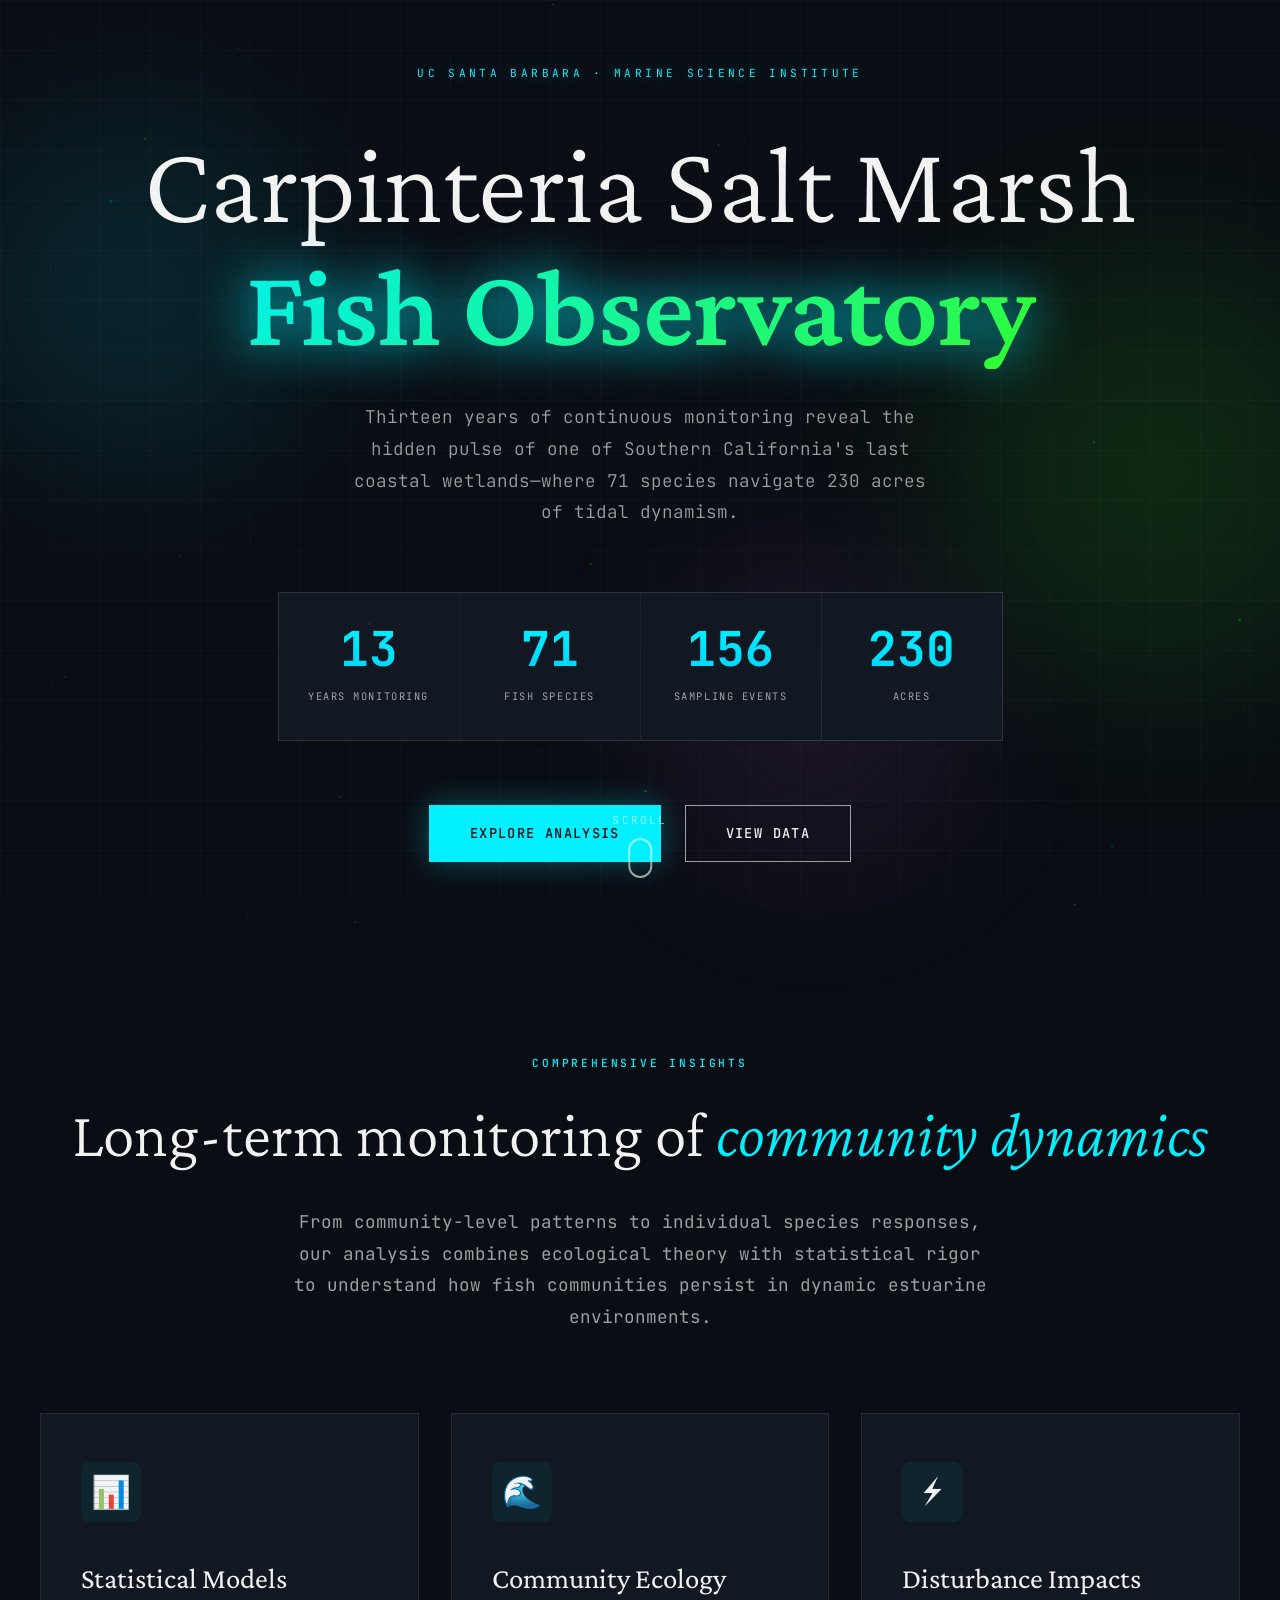
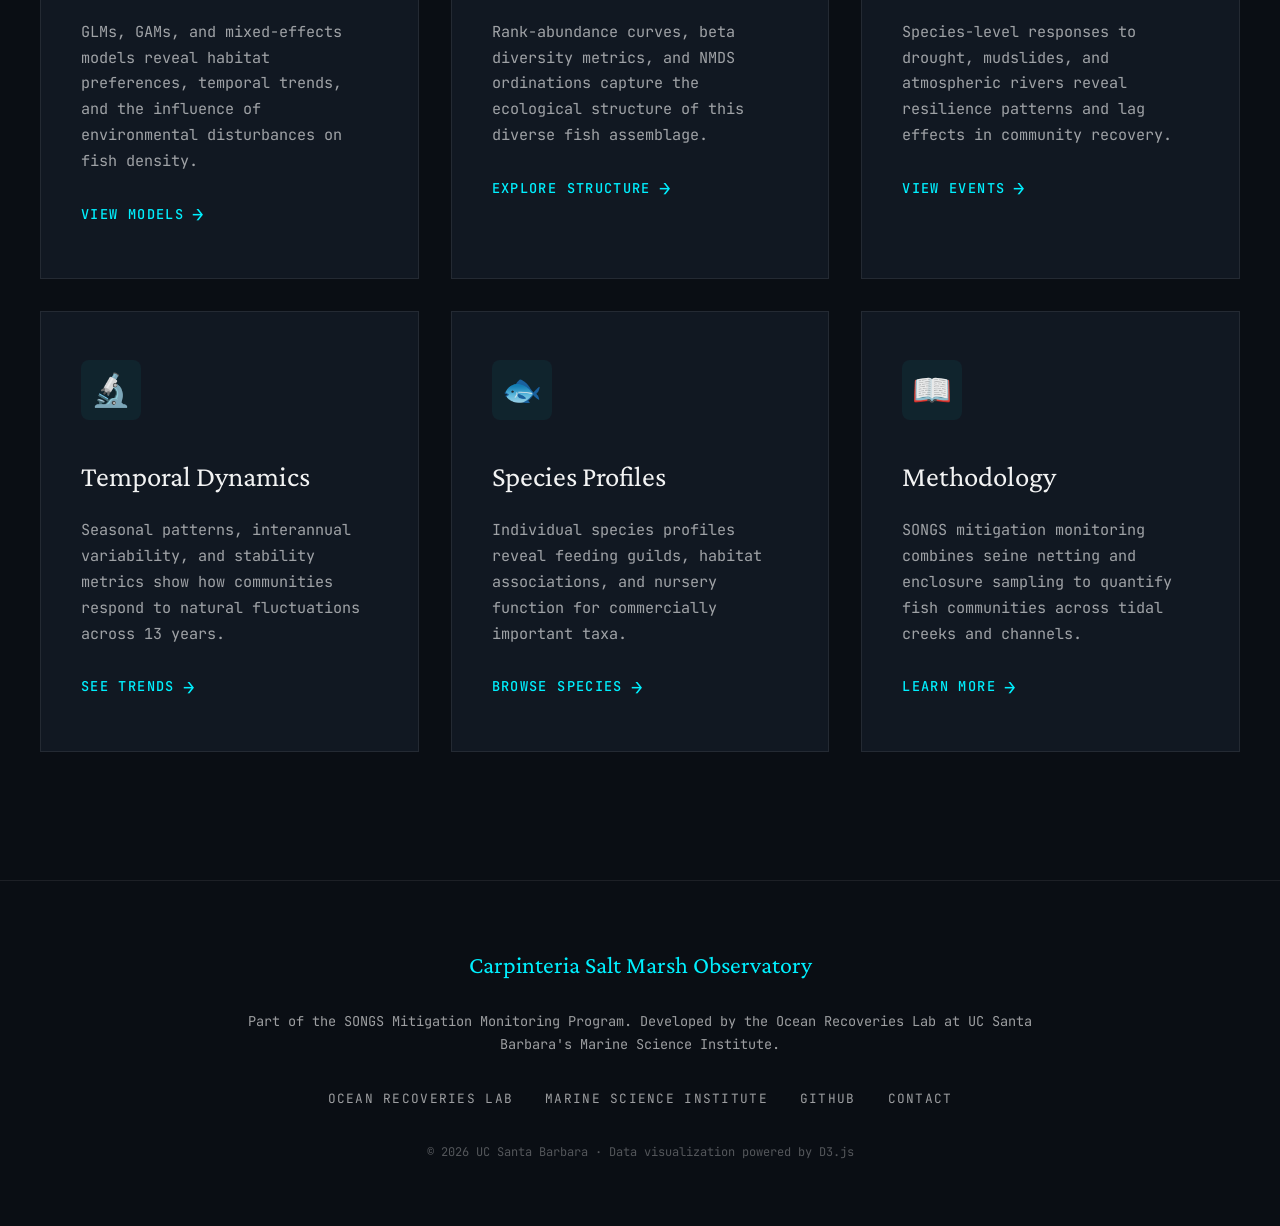
==== commit 8401388f: "Transform homepage with Midnight Bioluminescence aesthetic Complete redesign with bold, distinctive " ====
--- a/index.html
+++ b/index.html
@@ -1,2172 +1,794 @@
 <!DOCTYPE html>
-<!--
-  ╔═══════════════════════════════════════════════════════════════════════════╗
-  ║  CARPINTERIA SALT MARSH FISH OBSERVATORY                                  ║
-  ║  ─────────────────────────────────────────────────────────────────────────║
-  ║  Developed by Adrian Stier & the Ocean Recoveries Lab at UC Santa Barbara ║
-  ║  Data: UCSB Marine Science Institute (SONGS Mitigation Program)           ║
-  ║  Visualization: D3.js | Analysis: R (vegan, lme4, mgcv)                   ║
-  ║                                                                           ║
-  ║  Questions? stier@ucsb.edu | https://oceanrecoveries.com                  ║
-  ║  Source: https://github.com/adrianstier/carpinteria-salt-marsh-fishes     ║
-  ║                                                                           ║
-  ║  v1.0 - January 2026                                                      ║
-  ╚═══════════════════════════════════════════════════════════════════════════╝
--->
 <html lang="en">
 <head>
     <meta charset="UTF-8">
     <meta name="viewport" content="width=device-width, initial-scale=1.0">
-    <title>Carpinteria Salt Marsh Fish Observatory</title>
+    <title>Carpinteria Salt Marsh · Bioluminescent Observatory</title>
     <meta name="description" content="13 years of fish community monitoring in one of Southern California's last remaining coastal wetlands.">
-    <meta name="author" content="Adrian Stier, Ocean Recoveries Lab, UC Santa Barbara">
-
-    <!-- Fonts - Cormorant Garamond (elegant serif) + DM Sans (clean modern) -->
+
+    <!-- Fonts: JetBrains Mono (tech/data) + Crimson Pro (organic elegance) -->
     <link rel="preconnect" href="https://fonts.googleapis.com">
     <link rel="preconnect" href="https://fonts.gstatic.com" crossorigin>
-    <link href="https://fonts.googleapis.com/css2?family=Cormorant+Garamond:ital,wght@0,400;0,500;0,600;0,700;1,400;1,500&family=DM+Sans:ital,opsz,wght@0,9..40,300;0,9..40,400;0,9..40,500;0,9..40,600;1,9..40,400&display=swap" rel="stylesheet">
+    <link href="https://fonts.googleapis.com/css2?family=Crimson+Pro:ital,wght@0,300;0,400;0,600;1,300;1,400&family=JetBrains+Mono:wght@300;400;500;700&display=swap" rel="stylesheet">
 
     <!-- D3.js -->
     <script src="https://d3js.org/d3.v7.min.js"></script>
 
     <style>
         :root {
-            --navy-deep: #0a1628;
-            --navy: #1a3a5c;
-            --navy-light: #2d5a87;
-            --ocean: #3d7ab3;
-            --ocean-light: #68a6d4;
-            --sky: #a8d4ef;
-            --marsh-dark: #1a4332;
-            --marsh: #2d6a4f;
-            --marsh-light: #52b788;
-            --seagrass: #95d5b2;
-            --sand: #e9c46a;
-            --sand-light: #f4e4ba;
-            --sunset: #f4a261;
-            --coral: #e76f51;
-            --white: #fefefe;
-            --cream: #f8f6f0;
-            --gray-light: #e8e6e1;
-            --gray: #7a7a7a;
-            --text: #2c2c2c;
-            --font-display: 'Cormorant Garamond', Georgia, serif;
-            --font-body: 'DM Sans', -apple-system, sans-serif;
-            --section-padding: clamp(5rem, 12vw, 10rem);
-            --content-width: min(72rem, 90vw);
-            --narrow-width: min(48rem, 90vw);
-            --ease-out-expo: cubic-bezier(0.16, 1, 0.3, 1);
-            --ease-out-quart: cubic-bezier(0.25, 1, 0.5, 1);
-        }
-
-        /* Inline SVG Icon System */
-        .icon {
-            display: inline-flex;
-            align-items: center;
-            justify-content: center;
-            width: 1em;
-            height: 1em;
-            vertical-align: -0.125em;
-        }
-        .icon svg {
-            width: 100%;
-            height: 100%;
-            fill: currentColor;
-        }
-        .icon-lg { font-size: 1.5rem; }
-        .icon-xl { font-size: 2rem; }
-        .icon-2xl { font-size: 2.5rem; }
-        .icon-hero { font-size: 8rem; opacity: 0.15; }
-
-        * { margin: 0; padding: 0; box-sizing: border-box; }
-        html { scroll-behavior: smooth; font-size: 16px; }
+            --void: #0a0e14;
+            --deep: #111822;
+            --abyss: #1a1f2e;
+            --cyan: #00f0ff;
+            --cyan-glow: #00d9ff;
+            --bio-green: #39ff14;
+            --bio-purple: #b84fce;
+            --bio-blue: #00d4ff;
+            --ghost: rgba(0, 240, 255, 0.05);
+            --whisper: rgba(255, 255, 255, 0.08);
+            --text-dim: rgba(255, 255, 255, 0.6);
+            --text-bright: rgba(255, 255, 255, 0.95);
+
+            --font-display: 'Crimson Pro', Georgia, serif;
+            --font-mono: 'JetBrains Mono', 'Courier New', monospace;
+
+            --ease-fluid: cubic-bezier(0.4, 0.0, 0.2, 1);
+            --ease-bounce: cubic-bezier(0.68, -0.55, 0.265, 1.55);
+        }
+
+        * {
+            margin: 0;
+            padding: 0;
+            box-sizing: border-box;
+        }
+
+        html {
+            scroll-behavior: smooth;
+            font-size: 16px;
+        }
+
         body {
-            font-family: var(--font-body);
-            color: var(--text);
-            background: var(--cream);
+            font-family: var(--font-mono);
+            background: var(--void);
+            color: var(--text-bright);
             line-height: 1.7;
             overflow-x: hidden;
-        }
-
-        /* Grain texture overlay */
-        body::after {
+            position: relative;
+        }
+
+        /* Animated grid background */
+        body::before {
             content: '';
             position: fixed;
             inset: 0;
+            background-image:
+                linear-gradient(var(--whisper) 1px, transparent 1px),
+                linear-gradient(90deg, var(--whisper) 1px, transparent 1px);
+            background-size: 50px 50px;
+            opacity: 0.3;
+            animation: gridScroll 20s linear infinite;
             pointer-events: none;
-            z-index: 9999;
-            opacity: 0.03;
-            background-image: url("data:image/svg+xml,%3Csvg viewBox='0 0 256 256' xmlns='http://www.w3.org/2000/svg'%3E%3Cfilter id='noise'%3E%3CfeTurbulence type='fractalNoise' baseFrequency='0.9' numOctaves='4' stitchTiles='stitch'/%3E%3C/filter%3E%3Crect width='100%25' height='100%25' filter='url(%23noise)'/%3E%3C/svg%3E");
-        }
-
-        /* Navigation */
-        .nav {
+            z-index: 0;
+        }
+
+        @keyframes gridScroll {
+            0% { transform: translateY(0); }
+            100% { transform: translateY(50px); }
+        }
+
+        /* Glow orbs floating in background */
+        .glow-orb {
             position: fixed;
-            top: 0;
-            left: 0;
-            right: 0;
-            z-index: 1000;
-            padding: 1.25rem 2.5rem;
-            display: flex;
-            justify-content: space-between;
-            align-items: center;
-            transition: all 0.5s var(--ease-out-expo);
-        }
-        .nav.scrolled {
-            background: rgba(10, 22, 40, 0.92);
-            backdrop-filter: blur(20px);
-            -webkit-backdrop-filter: blur(20px);
-            padding: 0.875rem 2.5rem;
-            box-shadow: 0 1px 0 rgba(255,255,255,0.05);
-        }
-        .nav-logo {
-            font-family: var(--font-display);
-            font-size: 1.2rem;
-            font-weight: 600;
-            color: var(--white);
-            text-decoration: none;
-            letter-spacing: 0.02em;
-            transition: opacity 0.3s ease;
-        }
-        .nav-logo:hover { opacity: 0.8; }
-        .nav-links {
-            display: flex;
-            gap: 3rem;
-            list-style: none;
-        }
-        .nav-links a {
-            color: rgba(255,255,255,0.7);
-            text-decoration: none;
-            font-size: 0.8rem;
-            font-weight: 500;
-            letter-spacing: 0.12em;
-            text-transform: uppercase;
-            transition: all 0.3s ease;
+            border-radius: 50%;
+            filter: blur(80px);
+            opacity: 0.15;
+            pointer-events: none;
+            z-index: 1;
+            animation: floatOrb 20s ease-in-out infinite;
+        }
+
+        .glow-orb-1 {
+            width: 400px;
+            height: 400px;
+            background: radial-gradient(circle, var(--cyan), transparent);
+            top: 10%;
+            left: -5%;
+            animation-delay: 0s;
+        }
+
+        .glow-orb-2 {
+            width: 500px;
+            height: 500px;
+            background: radial-gradient(circle, var(--bio-green), transparent);
+            bottom: 20%;
+            right: -10%;
+            animation-delay: -7s;
+        }
+
+        .glow-orb-3 {
+            width: 350px;
+            height: 350px;
+            background: radial-gradient(circle, var(--bio-purple), transparent);
+            top: 60%;
+            left: 50%;
+            animation-delay: -14s;
+        }
+
+        @keyframes floatOrb {
+            0%, 100% { transform: translate(0, 0) scale(1); }
+            33% { transform: translate(100px, -50px) scale(1.1); }
+            66% { transform: translate(-50px, 80px) scale(0.9); }
+        }
+
+        /* Hero Section */
+        .hero {
             position: relative;
-        }
-        .nav-links a::after {
-            content: '';
-            position: absolute;
-            bottom: -4px;
-            left: 0;
-            width: 0;
-            height: 1px;
-            background: var(--sand);
-            transition: width 0.3s var(--ease-out-expo);
-        }
-        .nav-links a:hover { color: var(--white); }
-        .nav-links a:hover::after { width: 100%; }
-        @media (max-width: 768px) { .nav-links { display: none; } }
-
-        /* Hero */
-        .hero {
             min-height: 100vh;
             display: flex;
             flex-direction: column;
             justify-content: center;
             align-items: center;
+            padding: 4rem 2rem;
+            z-index: 10;
+            overflow: hidden;
+        }
+
+        .hero-eyebrow {
+            font-size: 0.7rem;
+            font-weight: 400;
+            letter-spacing: 0.3em;
+            text-transform: uppercase;
+            color: var(--cyan);
+            margin-bottom: 2.5rem;
+            opacity: 0;
+            animation: fadeSlideUp 1s var(--ease-fluid) 0.3s forwards;
+            text-shadow: 0 0 20px rgba(0, 240, 255, 0.5);
+        }
+
+        .hero-title {
+            font-family: var(--font-display);
+            font-size: clamp(2.5rem, 10vw, 7rem);
+            font-weight: 300;
+            line-height: 1.1;
+            text-align: center;
+            max-width: 1000px;
+            margin-bottom: 2rem;
+            opacity: 0;
+            animation: fadeSlideUp 1s var(--ease-fluid) 0.5s forwards;
+        }
+
+        .hero-title .line {
+            display: block;
+        }
+
+        .hero-title .glow {
+            font-weight: 600;
+            background: linear-gradient(135deg, var(--cyan) 0%, var(--bio-green) 50%, var(--cyan) 100%);
+            background-size: 200% auto;
+            -webkit-background-clip: text;
+            background-clip: text;
+            -webkit-text-fill-color: transparent;
+            animation: shimmerGlow 4s linear infinite;
+            text-shadow: 0 0 60px rgba(0, 240, 255, 0.6);
+            filter: drop-shadow(0 0 20px rgba(0, 240, 255, 0.4));
+        }
+
+        @keyframes shimmerGlow {
+            0% { background-position: 0% center; }
+            100% { background-position: 200% center; }
+        }
+
+        .hero-subtitle {
+            font-size: 1.1rem;
+            font-weight: 300;
+            color: var(--text-dim);
+            text-align: center;
+            max-width: 600px;
+            margin: 0 auto 4rem;
+            line-height: 1.8;
+            opacity: 0;
+            animation: fadeSlideUp 1s var(--ease-fluid) 0.7s forwards;
+        }
+
+        @keyframes fadeSlideUp {
+            from {
+                opacity: 0;
+                transform: translateY(30px);
+            }
+            to {
+                opacity: 1;
+                transform: translateY(0);
+            }
+        }
+
+        /* Data Grid */
+        .data-grid {
+            display: grid;
+            grid-template-columns: repeat(auto-fit, minmax(180px, 1fr));
+            gap: 1px;
+            background: var(--whisper);
+            max-width: 900px;
+            margin: 0 auto 4rem;
+            border: 1px solid var(--whisper);
+            opacity: 0;
+            animation: fadeIn 1s var(--ease-fluid) 0.9s forwards;
+        }
+
+        @keyframes fadeIn {
+            from { opacity: 0; }
+            to { opacity: 1; }
+        }
+
+        .data-cell {
+            background: var(--deep);
+            padding: 2rem 1.5rem;
             text-align: center;
             position: relative;
-            background: linear-gradient(175deg, var(--navy-deep) 0%, var(--navy) 35%, var(--navy-light) 65%, var(--marsh-dark) 100%);
             overflow: hidden;
-        }
-
-        /* Animated wave SVG background */
-        .hero-waves {
-            position: absolute;
-            bottom: 0;
-            left: 0;
-            right: 0;
-            height: 40%;
-            overflow: hidden;
-            opacity: 0.15;
-        }
-        .hero-waves svg {
-            position: absolute;
-            bottom: 0;
-            width: 200%;
-            height: 100%;
-        }
-        .wave-1 { animation: waveFlow 25s linear infinite; }
-        .wave-2 { animation: waveFlow 20s linear infinite reverse; opacity: 0.5; }
-        .wave-3 { animation: waveFlow 30s linear infinite; opacity: 0.3; }
-        @keyframes waveFlow {
-            0% { transform: translateX(0); }
-            100% { transform: translateX(-50%); }
-        }
-
-        /* Floating particles */
-        .hero-particles {
-            position: absolute;
-            inset: 0;
-            overflow: hidden;
-        }
-        .particle {
-            position: absolute;
-            width: 3px;
-            height: 3px;
-            background: rgba(168, 212, 239, 0.4);
-            border-radius: 50%;
-            animation: float 15s infinite ease-in-out;
-        }
-        @keyframes float {
-            0%, 100% { transform: translateY(0) translateX(0); opacity: 0; }
-            10% { opacity: 1; }
-            90% { opacity: 1; }
-            100% { transform: translateY(-100vh) translateX(20px); opacity: 0; }
-        }
-
-        .hero::before {
+            transition: all 0.4s var(--ease-fluid);
+        }
+
+        .data-cell::before {
             content: '';
             position: absolute;
             inset: 0;
-            background:
-                radial-gradient(ellipse 100% 60% at 50% 110%, rgba(45, 106, 79, 0.25) 0%, transparent 50%),
-                radial-gradient(ellipse 80% 50% at 20% 20%, rgba(61, 122, 179, 0.15) 0%, transparent 40%),
-                radial-gradient(ellipse 60% 40% at 80% 30%, rgba(168, 212, 239, 0.1) 0%, transparent 40%);
-        }
-        .hero-content {
+            background: linear-gradient(135deg, transparent, var(--ghost), transparent);
+            opacity: 0;
+            transition: opacity 0.4s;
+        }
+
+        .data-cell:hover {
+            background: var(--abyss);
+            transform: translateY(-2px);
+        }
+
+        .data-cell:hover::before {
+            opacity: 1;
+        }
+
+        .data-value {
+            font-size: 3rem;
+            font-weight: 700;
+            font-family: var(--font-mono);
+            background: linear-gradient(180deg, var(--cyan), var(--bio-blue));
+            -webkit-background-clip: text;
+            background-clip: text;
+            -webkit-text-fill-color: transparent;
+            line-height: 1;
+            margin-bottom: 0.5rem;
+            display: block;
+        }
+
+        .data-label {
+            font-size: 0.65rem;
+            text-transform: uppercase;
+            letter-spacing: 0.15em;
+            color: var(--text-dim);
+        }
+
+        /* CTA Buttons */
+        .hero-cta {
+            display: flex;
+            gap: 1.5rem;
+            justify-content: center;
+            flex-wrap: wrap;
+            opacity: 0;
+            animation: fadeIn 1s var(--ease-fluid) 1.1s forwards;
+        }
+
+        .btn {
+            padding: 1rem 2.5rem;
+            font-family: var(--font-mono);
+            font-size: 0.85rem;
+            font-weight: 500;
+            text-transform: uppercase;
+            letter-spacing: 0.1em;
+            text-decoration: none;
+            border: 1px solid;
             position: relative;
-            z-index: 2;
-            max-width: 60rem;
-            padding: 0 2rem;
-        }
-        .hero-eyebrow {
-            font-size: 0.75rem;
-            font-weight: 500;
-            letter-spacing: 0.25em;
-            text-transform: uppercase;
-            color: var(--sand);
-            margin-bottom: 2rem;
-            animation: fadeUp 1.2s var(--ease-out-expo) forwards 0.2s;
-            opacity: 0;
-        }
-        .hero-title {
-            font-family: var(--font-display);
-            font-size: clamp(3rem, 8vw, 5.5rem);
-            font-weight: 500;
-            color: var(--white);
-            line-height: 1.05;
-            margin-bottom: 2rem;
-            animation: fadeUp 1.2s var(--ease-out-expo) forwards 0.4s;
-            opacity: 0;
-            letter-spacing: -0.01em;
-        }
-        .hero-title em {
-            font-style: italic;
-            font-weight: 400;
-            color: var(--sky);
-        }
-        .hero-subtitle {
-            font-size: 1.15rem;
-            color: rgba(255,255,255,0.75);
-            max-width: 38rem;
-            margin: 0 auto 4rem;
-            font-weight: 300;
-            animation: fadeUp 1.2s var(--ease-out-expo) forwards 0.6s;
-            opacity: 0;
-            line-height: 1.8;
-        }
-        .hero-stats {
-            display: flex;
-            justify-content: center;
-            gap: 5rem;
-            animation: fadeUp 1.2s var(--ease-out-expo) forwards 0.8s;
-            opacity: 0;
-        }
-        .hero-stat {
-            position: relative;
-        }
-        .hero-stat::before {
+            overflow: hidden;
+            transition: all 0.3s var(--ease-fluid);
+            cursor: pointer;
+        }
+
+        .btn-primary {
+            background: var(--cyan);
+            border-color: var(--cyan);
+            color: var(--void);
+            box-shadow: 0 0 30px rgba(0, 240, 255, 0.3);
+        }
+
+        .btn-primary::before {
             content: '';
             position: absolute;
-            top: -1rem;
-            left: 50%;
-            transform: translateX(-50%);
-            width: 30px;
-            height: 1px;
-            background: linear-gradient(90deg, transparent, var(--sand), transparent);
-        }
-        .hero-stat-value {
-            font-family: var(--font-display);
-            font-size: 3.5rem;
-            font-weight: 500;
-            color: var(--white);
-            letter-spacing: -0.02em;
-        }
-        .hero-stat-label {
-            font-size: 0.7rem;
-            color: rgba(255,255,255,0.5);
-            text-transform: uppercase;
-            letter-spacing: 0.15em;
-            margin-top: 0.5rem;
-        }
+            inset: 0;
+            background: linear-gradient(135deg, transparent, rgba(255, 255, 255, 0.3), transparent);
+            transform: translateX(-100%);
+            transition: transform 0.6s;
+        }
+
+        .btn-primary:hover {
+            box-shadow: 0 0 50px rgba(0, 240, 255, 0.6);
+            transform: translateY(-2px);
+        }
+
+        .btn-primary:hover::before {
+            transform: translateX(100%);
+        }
+
+        .btn-secondary {
+            background: transparent;
+            border-color: var(--text-dim);
+            color: var(--text-bright);
+        }
+
+        .btn-secondary:hover {
+            border-color: var(--cyan);
+            color: var(--cyan);
+            box-shadow: 0 0 20px rgba(0, 240, 255, 0.2);
+        }
+
+        /* Scroll indicator */
         .scroll-indicator {
             position: absolute;
             bottom: 3rem;
             left: 50%;
             transform: translateX(-50%);
-            color: rgba(255,255,255,0.4);
-            font-size: 0.65rem;
-            letter-spacing: 0.2em;
-            text-transform: uppercase;
-            animation: fadeUp 1.2s var(--ease-out-expo) forwards 1.2s, pulse 3s ease-in-out infinite 2.5s;
-            opacity: 0;
             display: flex;
             flex-direction: column;
             align-items: center;
-            gap: 0.75rem;
-        }
-        .scroll-indicator::after {
+            gap: 0.5rem;
+            color: var(--text-dim);
+            font-size: 0.7rem;
+            text-transform: uppercase;
+            letter-spacing: 0.2em;
+            opacity: 0;
+            animation: fadeIn 1s var(--ease-fluid) 1.5s forwards, floatIndicator 2s ease-in-out infinite 2s;
+        }
+
+        @keyframes floatIndicator {
+            0%, 100% { transform: translate(-50%, 0); }
+            50% { transform: translate(-50%, 10px); }
+        }
+
+        .scroll-arrow {
+            width: 24px;
+            height: 40px;
+            border: 2px solid var(--text-dim);
+            border-radius: 12px;
+            position: relative;
+        }
+
+        .scroll-arrow::after {
             content: '';
-            width: 1px;
-            height: 40px;
-            background: linear-gradient(to bottom, rgba(255,255,255,0.4), transparent);
-        }
-        @keyframes fadeUp {
-            from { opacity: 0; transform: translateY(40px); }
-            to { opacity: 1; transform: translateY(0); }
-        }
-        @keyframes pulse {
-            0%, 100% { opacity: 0.4; }
-            50% { opacity: 0.7; }
-        }
-
-        /* Title shimmer effect */
-        @keyframes shimmer {
-            0% { background-position: -200% center; }
-            100% { background-position: 200% center; }
-        }
-        .hero-title em {
-            background: linear-gradient(90deg, var(--sky) 0%, var(--sand-light) 25%, var(--sky) 50%, var(--sand-light) 75%, var(--sky) 100%);
-            background-size: 200% auto;
-            -webkit-background-clip: text;
-            background-clip: text;
-            -webkit-text-fill-color: transparent;
-            animation: shimmer 8s linear infinite;
-        }
-
-        /* Section wave dividers */
-        .wave-divider {
             position: absolute;
-            bottom: -1px;
-            left: 0;
-            width: 100%;
-            overflow: hidden;
-            line-height: 0;
-        }
-        .wave-divider svg {
+            top: 8px;
+            left: 50%;
+            transform: translateX(-50%);
+            width: 4px;
+            height: 8px;
+            background: var(--cyan);
+            border-radius: 2px;
+            animation: scrollDot 2s ease-in-out infinite;
+        }
+
+        @keyframes scrollDot {
+            0% { top: 8px; opacity: 1; }
+            50% { top: 20px; opacity: 0.3; }
+            100% { top: 8px; opacity: 1; }
+        }
+
+        /* Featured Section */
+        .section {
             position: relative;
-            display: block;
-            width: calc(100% + 1.3px);
-            height: 60px;
-        }
-        .wave-divider-top {
-            top: -1px;
-            bottom: auto;
-            transform: rotate(180deg);
-        }
-
-        /* Organic ripple effect on hover */
-        @keyframes ripple {
-            0% { transform: scale(0); opacity: 0.4; }
-            100% { transform: scale(4); opacity: 0; }
-        }
-        .ripple-effect {
-            position: absolute;
-            border-radius: 50%;
-            background: radial-gradient(circle, var(--ocean-light) 0%, transparent 70%);
-            pointer-events: none;
-            width: 100px;
-            height: 100px;
-            transform: scale(0);
-        }
-
-        /* Scroll-triggered reveal */
-        .reveal {
-            opacity: 0;
-            transform: translateY(30px);
-            transition: opacity 0.8s var(--ease-out-expo), transform 0.8s var(--ease-out-expo);
-        }
-        .reveal.visible {
-            opacity: 1;
-            transform: translateY(0);
-        }
-        .reveal-delay-1 { transition-delay: 0.1s; }
-        .reveal-delay-2 { transition-delay: 0.2s; }
-        .reveal-delay-3 { transition-delay: 0.3s; }
-        .reveal-delay-4 { transition-delay: 0.4s; }
-
-        /* Sections */
-        section { padding: var(--section-padding) 0; }
-        .section-container {
-            max-width: var(--content-width);
-            margin: 0 auto;
-            padding: 0 2rem;
-        }
+            padding: 8rem 2rem;
+            z-index: 10;
+        }
+
         .section-header {
+            max-width: 1200px;
+            margin: 0 auto 5rem;
             text-align: center;
-            margin-bottom: 5rem;
-        }
-        .section-number {
-            font-family: var(--font-body);
+        }
+
+        .section-label {
             font-size: 0.7rem;
             font-weight: 500;
-            color: var(--ocean);
-            letter-spacing: 0.2em;
+            letter-spacing: 0.25em;
             text-transform: uppercase;
-            margin-bottom: 1.25rem;
-            display: block;
-        }
+            color: var(--cyan);
+            margin-bottom: 1.5rem;
+        }
+
         .section-title {
             font-family: var(--font-display);
-            font-size: clamp(2.25rem, 5vw, 3.5rem);
-            font-weight: 500;
-            color: var(--navy-deep);
-            line-height: 1.15;
-            margin-bottom: 1.25rem;
-            letter-spacing: -0.01em;
-        }
-        .section-subtitle {
-            font-size: 1.05rem;
-            color: var(--gray);
-            max-width: 34rem;
+            font-size: clamp(2.5rem, 6vw, 4rem);
+            font-weight: 300;
+            line-height: 1.2;
+            margin-bottom: 2rem;
+        }
+
+        .section-title .highlight {
+            color: var(--cyan);
+            font-style: italic;
+        }
+
+        .section-description {
+            font-size: 1.1rem;
+            color: var(--text-dim);
+            max-width: 700px;
             margin: 0 auto;
-            line-height: 1.7;
-        }
-
-        /* Intro */
-        .intro {
-            background: var(--white);
+            line-height: 1.8;
+        }
+
+        /* Feature Cards */
+        .features-grid {
+            max-width: 1200px;
+            margin: 0 auto;
+            display: grid;
+            grid-template-columns: repeat(auto-fit, minmax(320px, 1fr));
+            gap: 2rem;
+        }
+
+        .feature-card {
+            background: var(--deep);
+            border: 1px solid var(--whisper);
+            padding: 3rem 2.5rem;
             position: relative;
-        }
-        .intro::before {
+            overflow: hidden;
+            transition: all 0.4s var(--ease-fluid);
+        }
+
+        .feature-card::before {
             content: '';
             position: absolute;
             top: 0;
             left: 0;
             right: 0;
-            height: 1px;
-            background: linear-gradient(90deg, transparent, var(--gray-light), transparent);
-        }
-        .intro-grid {
-            display: grid;
-            grid-template-columns: 1.1fr 0.9fr;
-            gap: 5rem;
-            align-items: center;
-        }
-        @media (max-width: 900px) { .intro-grid { grid-template-columns: 1fr; gap: 3rem; } }
-        .intro-text h3 {
-            font-family: var(--font-display);
-            font-size: 1.75rem;
-            font-weight: 500;
-            color: var(--navy);
+            height: 2px;
+            background: linear-gradient(90deg, var(--cyan), var(--bio-green), var(--bio-purple));
+            transform: scaleX(0);
+            transform-origin: left;
+            transition: transform 0.6s var(--ease-fluid);
+        }
+
+        .feature-card:hover {
+            border-color: var(--cyan);
+            transform: translateY(-8px);
+            box-shadow: 0 20px 60px rgba(0, 0, 0, 0.5);
+        }
+
+        .feature-card:hover::before {
+            transform: scaleX(1);
+        }
+
+        .feature-icon {
+            width: 60px;
+            height: 60px;
             margin-bottom: 2rem;
-            line-height: 1.3;
-        }
-        .intro-text p {
-            margin-bottom: 1.75rem;
-            font-size: 1.02rem;
-            color: var(--text);
-        }
-        .intro-text p:first-of-type::first-letter {
-            font-family: var(--font-display);
-            font-size: 4.5rem;
-            float: left;
-            line-height: 0.85;
-            margin-right: 0.6rem;
-            margin-top: 0.1rem;
-            color: var(--ocean);
-            font-weight: 500;
-        }
-        .intro-visual {
-            background: linear-gradient(145deg, var(--navy) 0%, var(--navy-light) 50%, var(--marsh-dark) 100%);
-            border-radius: 4px;
-            aspect-ratio: 4/3;
             display: flex;
             align-items: center;
             justify-content: center;
-            font-size: 6rem;
+            font-size: 2rem;
+            background: var(--ghost);
+            border-radius: 8px;
+            transition: all 0.4s var(--ease-fluid);
+        }
+
+        .feature-card:hover .feature-icon {
+            background: var(--cyan);
+            color: var(--void);
+            transform: scale(1.1) rotate(-5deg);
+        }
+
+        .feature-title {
+            font-family: var(--font-display);
+            font-size: 1.8rem;
+            font-weight: 400;
+            margin-bottom: 1rem;
+            color: var(--text-bright);
+        }
+
+        .feature-description {
+            font-size: 0.95rem;
+            color: var(--text-dim);
+            line-height: 1.7;
+            margin-bottom: 1.5rem;
+        }
+
+        .feature-link {
+            display: inline-flex;
+            align-items: center;
+            gap: 0.5rem;
+            font-size: 0.85rem;
+            font-weight: 500;
+            text-transform: uppercase;
+            letter-spacing: 0.1em;
+            color: var(--cyan);
+            text-decoration: none;
+            transition: gap 0.3s var(--ease-fluid);
+        }
+
+        .feature-link:hover {
+            gap: 1rem;
+        }
+
+        .feature-link::after {
+            content: '→';
+            font-size: 1.2rem;
+        }
+
+        /* Footer */
+        .footer {
             position: relative;
-            overflow: hidden;
-            box-shadow: 0 30px 60px -20px rgba(10, 22, 40, 0.4);
-        }
-        .intro-visual::before {
-            content: '';
-            position: absolute;
-            inset: 0;
-            background: radial-gradient(circle at 30% 70%, rgba(82, 183, 136, 0.2) 0%, transparent 50%);
-        }
-
-        /* Methodology */
-        .methodology {
-            background: var(--cream);
-            position: relative;
-        }
-        .method-cards {
-            display: grid;
-            grid-template-columns: repeat(3, 1fr);
-            gap: 2rem;
-        }
-        @media (max-width: 900px) { .method-cards { grid-template-columns: 1fr; } }
-        .method-card {
-            background: var(--white);
-            padding: 2.5rem;
-            border-radius: 6px;
-            box-shadow: 0 10px 40px -10px rgba(0,0,0,0.08);
-            border: 1px solid rgba(0,0,0,0.04);
-            transition: all 0.5s var(--ease-out-expo);
-            position: relative;
-            overflow: hidden;
-        }
-        .method-card::before {
-            content: '';
-            position: absolute;
-            top: 0;
-            left: 0;
-            right: 0;
-            height: 3px;
-            background: linear-gradient(90deg, var(--ocean), var(--marsh-light));
-            transform: scaleX(0);
-            transform-origin: left;
-            transition: transform 0.5s var(--ease-out-expo);
-        }
-        .method-card::after {
-            content: '';
-            position: absolute;
-            inset: 0;
-            background: linear-gradient(135deg, transparent 40%, rgba(168, 212, 239, 0.08) 50%, transparent 60%);
-            transform: translateX(-100%);
-            transition: transform 0.8s var(--ease-out-expo);
-        }
-        .method-card:hover {
-            transform: translateY(-8px);
-            box-shadow: 0 25px 60px -15px rgba(10, 22, 40, 0.18);
-            border-color: rgba(61, 122, 179, 0.1);
-        }
-        .method-card:hover::before { transform: scaleX(1); }
-        .method-card:hover::after { transform: translateX(100%); }
-        .method-icon {
-            width: 3.5rem;
-            height: 3.5rem;
-            background: linear-gradient(135deg, var(--ocean-light), var(--marsh-light));
-            border-radius: 50%;
-            display: flex;
-            align-items: center;
-            justify-content: center;
-            font-size: 1.4rem;
-            margin-bottom: 1.75rem;
-            box-shadow: 0 8px 20px -5px rgba(61, 122, 179, 0.3);
-        }
-        .method-card h4 {
+            padding: 4rem 2rem;
+            text-align: center;
+            border-top: 1px solid var(--whisper);
+            z-index: 10;
+        }
+
+        .footer-content {
+            max-width: 800px;
+            margin: 0 auto;
+        }
+
+        .footer-logo {
             font-family: var(--font-display);
-            font-size: 1.4rem;
-            font-weight: 600;
-            color: var(--navy-deep);
-            margin-bottom: 1rem;
-        }
-        .method-card p {
-            font-size: 0.95rem;
-            color: var(--gray);
+            font-size: 1.5rem;
+            font-weight: 400;
+            color: var(--cyan);
+            margin-bottom: 1.5rem;
+        }
+
+        .footer-text {
+            font-size: 0.85rem;
+            color: var(--text-dim);
             line-height: 1.7;
-        }
-        .method-stat {
-            display: inline-block;
-            background: linear-gradient(135deg, var(--sand-light), rgba(233, 196, 106, 0.3));
-            color: var(--navy);
-            padding: 0.4rem 1rem;
-            border-radius: 100px;
-            font-size: 0.8rem;
-            font-weight: 600;
-            margin-top: 1.5rem;
-            letter-spacing: 0.02em;
-        }
-
-        /* Dashboard */
-        .dashboard {
-            background: var(--navy-deep);
-            color: var(--white);
-            position: relative;
-            overflow: hidden;
-        }
-        .dashboard::before {
-            content: '';
-            position: absolute;
-            inset: 0;
-            background:
-                radial-gradient(ellipse 80% 50% at 0% 100%, rgba(45, 90, 135, 0.15) 0%, transparent 50%),
-                radial-gradient(ellipse 60% 40% at 100% 0%, rgba(45, 106, 79, 0.1) 0%, transparent 40%);
-            pointer-events: none;
-        }
-        .dashboard .section-title { color: var(--white); }
-        .dashboard .section-subtitle { color: rgba(255,255,255,0.55); }
-        .chart-tabs {
+            margin-bottom: 2rem;
+        }
+
+        .footer-links {
             display: flex;
             justify-content: center;
-            gap: 0.75rem;
-            margin-bottom: 3rem;
+            gap: 2rem;
             flex-wrap: wrap;
-        }
-        .chart-tab {
-            padding: 0.7rem 1.4rem;
-            background: rgba(255,255,255,0.06);
-            border: 1px solid rgba(255,255,255,0.12);
-            border-radius: 100px;
-            color: rgba(255,255,255,0.6);
-            font-size: 0.85rem;
-            font-weight: 500;
-            cursor: pointer;
-            transition: all 0.4s var(--ease-out-expo);
-            letter-spacing: 0.01em;
-            position: relative;
-            overflow: hidden;
-        }
-        .chart-tab::before {
-            content: '';
-            position: absolute;
-            inset: 0;
-            background: linear-gradient(90deg, transparent, rgba(255,255,255,0.1), transparent);
-            transform: translateX(-100%);
-            transition: transform 0.6s ease;
-        }
-        .chart-tab:hover {
-            background: rgba(255,255,255,0.1);
-            color: var(--white);
-            border-color: rgba(255,255,255,0.25);
-            transform: translateY(-2px);
-        }
-        .chart-tab:hover::before {
-            transform: translateX(100%);
-        }
-        .chart-tab.active {
-            background: linear-gradient(135deg, var(--sand), var(--sunset));
-            border-color: var(--sand);
-            color: var(--navy-deep);
-            font-weight: 600;
-            box-shadow: 0 8px 20px -5px rgba(233, 196, 106, 0.4);
-        }
-        .chart-container {
-            background: rgba(255,255,255,0.03);
-            border: 1px solid rgba(255,255,255,0.08);
-            border-radius: 8px;
-            padding: 2.5rem;
-            min-height: 520px;
-            position: relative;
-            backdrop-filter: blur(10px);
-            -webkit-backdrop-filter: blur(10px);
-            box-shadow:
-                0 0 0 1px rgba(255,255,255,0.05) inset,
-                0 20px 50px -20px rgba(0,0,0,0.5);
-        }
-        .chart-panel { display: none; }
-        .chart-panel.active {
-            display: block;
-            animation: chartFadeIn 0.5s var(--ease-out-expo);
-        }
-        @keyframes chartFadeIn {
-            from { opacity: 0; transform: translateY(10px); }
-            to { opacity: 1; transform: translateY(0); }
-        }
-        .chart-title {
-            font-family: var(--font-display);
-            font-size: 1.6rem;
-            font-weight: 500;
-            margin-bottom: 0.6rem;
-            letter-spacing: -0.01em;
-        }
-        .chart-description {
-            color: rgba(255,255,255,0.5);
-            font-size: 0.9rem;
             margin-bottom: 2rem;
-            font-weight: 300;
-        }
-        .chart-area { width: 100%; height: 400px; }
-        .chart-legend {
-            display: flex;
-            justify-content: center;
-            gap: 2.5rem;
-            margin-top: 2rem;
-            flex-wrap: wrap;
-        }
-        .legend-item {
-            display: flex;
-            align-items: center;
-            gap: 0.6rem;
-            color: rgba(255,255,255,0.6);
-            font-size: 0.85rem;
-        }
-        .legend-dot {
-            width: 10px;
-            height: 10px;
-            border-radius: 50%;
-            box-shadow: 0 0 10px currentColor;
-        }
-
-        /* D3 chart styles */
-        .chart-area .axis text {
-            fill: rgba(255,255,255,0.5);
-            font-size: 11px;
-            font-family: var(--font-body);
-        }
-        .chart-area .axis line, .chart-area .axis path {
-            stroke: rgba(255,255,255,0.15);
-        }
-        .chart-area .grid line {
-            stroke: rgba(255,255,255,0.06);
-            stroke-dasharray: 2,4;
-        }
-
-        /* Stats Panel */
-        .stats-panel {
-            background: var(--white);
-            padding: var(--section-padding) 0;
-            position: relative;
-        }
-        .stats-grid {
-            display: grid;
-            grid-template-columns: repeat(auto-fit, minmax(300px, 1fr));
-            gap: 1.5rem;
-        }
-        .stat-card {
-            background: var(--cream);
-            border-radius: 6px;
-            padding: 2rem;
-            position: relative;
-            overflow: hidden;
-            transition: all 0.4s var(--ease-out-expo);
-        }
-        .stat-card::before {
-            content: '';
-            position: absolute;
-            top: 0;
-            left: 0;
-            width: 4px;
-            height: 100%;
-            background: var(--ocean);
-            transition: width 0.4s var(--ease-out-expo);
-        }
-        .stat-card:hover::before { width: 6px; }
-        .stat-card.highlight::before {
-            background: linear-gradient(180deg, var(--marsh-light), var(--marsh));
-        }
-        .stat-card.warning::before { background: var(--coral); }
-        .stat-card h4 {
-            font-family: var(--font-display);
-            font-size: 1.2rem;
-            font-weight: 600;
-            color: var(--navy-deep);
-            margin-bottom: 1.25rem;
-            padding-left: 0.5rem;
-        }
-        .stat-row {
-            display: flex;
-            justify-content: space-between;
-            align-items: center;
-            padding: 0.6rem 0.5rem;
-            border-bottom: 1px solid rgba(0,0,0,0.05);
-            transition: background 0.2s ease;
-        }
-        .stat-row:hover { background: rgba(255,255,255,0.5); }
-        .stat-row:last-child { border-bottom: none; }
-        .stat-label {
-            color: var(--gray);
-            font-size: 0.88rem;
-        }
-        .stat-value {
-            font-weight: 600;
-            color: var(--navy);
-            font-size: 0.95rem;
-            font-family: var(--font-body);
-        }
-        .stat-value.significant {
-            color: var(--marsh);
-            position: relative;
-        }
-        .stat-value.significant::after {
-            content: '*';
-            color: var(--marsh-light);
-            margin-left: 2px;
-        }
-        .stat-value.not-significant { color: var(--gray); }
-
-        /* Species */
-        .species {
-            background: linear-gradient(180deg, var(--cream) 0%, var(--white) 100%);
-            position: relative;
-        }
-        .species-grid {
-            display: grid;
-            grid-template-columns: repeat(auto-fill, minmax(300px, 1fr));
-            gap: 2rem;
-        }
-        .species-card {
-            background: var(--white);
-            border-radius: 8px;
-            overflow: hidden;
-            box-shadow: 0 10px 40px -15px rgba(0,0,0,0.1);
-            border: 1px solid rgba(0,0,0,0.04);
-            transition: all 0.5s var(--ease-out-expo);
-            position: relative;
-        }
-        .species-card::before {
-            content: '';
-            position: absolute;
-            inset: 0;
-            background: linear-gradient(135deg, transparent 50%, rgba(61, 122, 179, 0.03) 100%);
-            opacity: 0;
-            transition: opacity 0.5s ease;
-            pointer-events: none;
-            z-index: 1;
-        }
-        .species-card:hover {
-            transform: translateY(-12px) scale(1.02);
-            box-shadow: 0 30px 60px -15px rgba(10, 22, 40, 0.25);
-            border-color: rgba(61, 122, 179, 0.15);
-        }
-        .species-card:hover::before { opacity: 1; }
-        .species-header {
-            height: 140px;
-            background: linear-gradient(145deg, var(--navy) 0%, var(--navy-light) 100%);
-            display: flex;
-            align-items: center;
-            justify-content: center;
-            font-size: 3rem;
-            position: relative;
-            overflow: hidden;
-        }
-        .species-header::before {
-            content: '';
-            position: absolute;
-            inset: 0;
-            background: radial-gradient(circle at 70% 30%, rgba(168, 212, 239, 0.2) 0%, transparent 50%);
-        }
-        .species-header.species-photo {
-            height: 180px;
-            background-size: cover !important;
-            background-position: center !important;
-        }
-        .species-header.species-photo::before {
-            background: linear-gradient(to top, rgba(0,0,0,0.4), transparent 60%);
-        }
-        .species-header.species-photo::after {
-            content: '';
-            position: absolute;
-            bottom: 0;
-            left: 0;
-            right: 0;
-            height: 60px;
-            background: linear-gradient(to top, var(--white), transparent);
-        }
-        .species-body { padding: 1.75rem; }
-        .species-name {
-            font-family: var(--font-display);
-            font-size: 1.3rem;
-            font-weight: 600;
-            color: var(--navy-deep);
-            margin-bottom: 0.35rem;
-        }
-        .species-scientific {
-            font-style: italic;
-            font-size: 0.88rem;
-            color: var(--gray);
-            margin-bottom: 1rem;
-        }
-        .species-stats {
-            display: flex;
-            gap: 1rem;
-            margin-top: 0.5rem;
-        }
-        .species-stat {
-            flex: 1;
-            text-align: center;
-            padding: 1rem 0.75rem;
-            background: linear-gradient(135deg, var(--cream), rgba(248, 246, 240, 0.5));
-            border-radius: 6px;
-            transition: all 0.3s ease;
-        }
-        .species-card:hover .species-stat {
-            background: linear-gradient(135deg, rgba(61, 122, 179, 0.08), rgba(82, 183, 136, 0.08));
-        }
-        .species-stat-value {
-            font-family: var(--font-display);
-            font-size: 1.4rem;
-            font-weight: 600;
-            color: var(--navy);
-        }
-        .species-stat-label {
-            font-size: 0.65rem;
-            color: var(--gray);
-            text-transform: uppercase;
-            letter-spacing: 0.08em;
-            margin-top: 0.25rem;
-        }
-
-        /* Footer */
-        .footer {
-            background: var(--navy-deep);
-            color: var(--white);
-            padding: 4rem 0 2rem;
-        }
-        .footer-content {
-            display: grid;
-            grid-template-columns: 2fr 1fr 1fr;
-            gap: 3rem;
-            margin-bottom: 3rem;
-        }
-        @media (max-width: 768px) { .footer-content { grid-template-columns: 1fr; text-align: center; } }
-        .footer-brand h3 {
-            font-family: var(--font-display);
-            font-size: 1.5rem;
-            margin-bottom: 1rem;
-        }
-        .footer-brand p { color: rgba(255,255,255,0.6); }
-        .footer-links h4 {
-            font-size: 0.85rem;
+        }
+
+        .footer-link {
+            font-size: 0.8rem;
+            color: var(--text-dim);
+            text-decoration: none;
             text-transform: uppercase;
             letter-spacing: 0.1em;
-            margin-bottom: 1rem;
-            color: var(--sand);
-        }
-        .footer-links ul { list-style: none; }
-        .footer-links li { margin-bottom: 0.5rem; }
-        .footer-links a { color: rgba(255,255,255,0.6); text-decoration: none; }
-        .footer-links a:hover { color: var(--white); }
-        .footer-bottom {
-            padding-top: 2rem;
-            border-top: 1px solid rgba(255,255,255,0.1);
-            display: flex;
-            justify-content: space-between;
-            font-size: 0.85rem;
-            color: rgba(255,255,255,0.4);
-        }
-        .footer-bottom a { color: var(--sand); text-decoration: none; }
-
-        /* Tooltip */
-        .tooltip {
-            position: absolute;
-            background: var(--navy-deep);
-            color: var(--white);
-            padding: 0.75rem 1rem;
-            border-radius: 8px;
-            font-size: 0.85rem;
-            pointer-events: none;
-            opacity: 0;
-            z-index: 100;
-            box-shadow: 0 4px 20px rgba(0,0,0,0.3);
-            max-width: 250px;
-        }
-        .tooltip.visible { opacity: 1; }
-        .tooltip-title { font-weight: 600; margin-bottom: 0.25rem; }
-        .tooltip-value { color: var(--sand); font-family: var(--font-display); font-size: 1.1rem; }
+            transition: color 0.3s;
+        }
+
+        .footer-link:hover {
+            color: var(--cyan);
+        }
+
+        .footer-credit {
+            font-size: 0.75rem;
+            color: rgba(255, 255, 255, 0.3);
+            margin-top: 2rem;
+        }
+
+        /* Responsive */
+        @media (max-width: 768px) {
+            .hero-title {
+                font-size: 2.5rem;
+            }
+
+            .data-grid {
+                grid-template-columns: repeat(2, 1fr);
+            }
+
+            .data-value {
+                font-size: 2.5rem;
+            }
+
+            .hero-cta {
+                flex-direction: column;
+                align-items: stretch;
+            }
+
+            .btn {
+                width: 100%;
+            }
+
+            .features-grid {
+                grid-template-columns: 1fr;
+            }
+        }
     </style>
 </head>
 <body>
-    <nav class="nav" id="nav">
-        <a href="#" class="nav-logo">CSM Fish Observatory</a>
-        <ul class="nav-links">
-            <li><a href="#intro">About</a></li>
-            <li><a href="#ecology">Ecology</a></li>
-            <li><a href="#conservation">Conservation</a></li>
-            <li><a href="#methodology">Methods</a></li>
-            <li><a href="#dashboard">Data</a></li>
-            <li><a href="#species">Species</a></li>
-        </ul>
-    </nav>
-
+    <!-- Floating glow orbs -->
+    <div class="glow-orb glow-orb-1"></div>
+    <div class="glow-orb glow-orb-2"></div>
+    <div class="glow-orb glow-orb-3"></div>
+
+    <!-- Hero Section -->
     <section class="hero">
-        <!-- Animated wave background -->
-        <div class="hero-waves">
-            <svg class="wave-1" viewBox="0 0 1440 320" preserveAspectRatio="none">
-                <path fill="rgba(82,183,136,0.3)" d="M0,192L48,186.7C96,181,192,171,288,181.3C384,192,480,224,576,213.3C672,203,768,149,864,128C960,107,1056,117,1152,138.7C1248,160,1344,192,1392,208L1440,224L1440,320L1392,320C1344,320,1248,320,1152,320C1056,320,960,320,864,320C768,320,672,320,576,320C480,320,384,320,288,320C192,320,96,320,48,320L0,320Z"></path>
-            </svg>
-            <svg class="wave-2" viewBox="0 0 1440 320" preserveAspectRatio="none">
-                <path fill="rgba(61,122,179,0.2)" d="M0,96L48,112C96,128,192,160,288,165.3C384,171,480,149,576,154.7C672,160,768,192,864,197.3C960,203,1056,181,1152,165.3C1248,149,1344,139,1392,133.3L1440,128L1440,320L1392,320C1344,320,1248,320,1152,320C1056,320,960,320,864,320C768,320,672,320,576,320C480,320,384,320,288,320C192,320,96,320,48,320L0,320Z"></path>
-            </svg>
-            <svg class="wave-3" viewBox="0 0 1440 320" preserveAspectRatio="none">
-                <path fill="rgba(168,212,239,0.15)" d="M0,256L48,240C96,224,192,192,288,192C384,192,480,224,576,234.7C672,245,768,235,864,213.3C960,192,1056,160,1152,165.3C1248,171,1344,213,1392,234.7L1440,256L1440,320L1392,320C1344,320,1248,320,1152,320C1056,320,960,320,864,320C768,320,672,320,576,320C480,320,384,320,288,320C192,320,96,320,48,320L0,320Z"></path>
-            </svg>
+        <div class="hero-eyebrow">UC Santa Barbara · Marine Science Institute</div>
+
+        <h1 class="hero-title">
+            <span class="line">Carpinteria Salt Marsh</span>
+            <span class="line glow">Fish Observatory</span>
+        </h1>
+
+        <p class="hero-subtitle">
+            Thirteen years of continuous monitoring reveal the hidden pulse of one of Southern California's last coastal wetlands—where 71 species navigate 230 acres of tidal dynamism.
+        </p>
+
+        <div class="data-grid">
+            <div class="data-cell">
+                <span class="data-value" id="stat-years">13</span>
+                <span class="data-label">Years Monitoring</span>
+            </div>
+            <div class="data-cell">
+                <span class="data-value" id="stat-species">71</span>
+                <span class="data-label">Fish Species</span>
+            </div>
+            <div class="data-cell">
+                <span class="data-value" id="stat-samples">156</span>
+                <span class="data-label">Sampling Events</span>
+            </div>
+            <div class="data-cell">
+                <span class="data-value">230</span>
+                <span class="data-label">Acres</span>
+            </div>
         </div>
-        <!-- Floating particles -->
-        <div class="hero-particles" id="particles"></div>
-
-        <div class="hero-content">
-            <p class="hero-eyebrow">SONGS Mitigation Monitoring Program · UC Santa Barbara</p>
-            <h1 class="hero-title">Carpinteria Salt Marsh<br><em>Fish Observatory</em></h1>
-            <p class="hero-subtitle">230 acres of tidal flats, pickleweed, and fish. Thirteen years of scientific monitoring reveal the hidden dynamics of communities in one of Southern California's last remaining coastal wetlands.</p>
-            <div class="hero-stats">
-                <div class="hero-stat">
-                    <div class="hero-stat-value" id="stat-years">13</div>
-                    <div class="hero-stat-label">Years of Data</div>
-                </div>
-                <div class="hero-stat">
-                    <div class="hero-stat-value" id="stat-species">71</div>
-                    <div class="hero-stat-label">Fish Species</div>
-                </div>
-                <div class="hero-stat">
-                    <div class="hero-stat-value" id="stat-samples">156</div>
-                    <div class="hero-stat-label">Sampling Events</div>
-                </div>
-            </div>
+
+        <div class="hero-cta">
+            <a href="analysis.html" class="btn btn-primary">Explore Analysis</a>
+            <a href="data.html" class="btn btn-secondary">View Data</a>
         </div>
-        <div class="scroll-indicator">Scroll to explore</div>
-        <!-- Organic wave transition -->
-        <div class="wave-divider">
-            <svg viewBox="0 0 1200 60" preserveAspectRatio="none" fill="var(--white)">
-                <path d="M0,60 C200,20 400,40 600,30 C800,20 1000,50 1200,30 L1200,60 L0,60 Z" opacity="0.5"/>
-                <path d="M0,60 C150,40 350,20 550,35 C750,50 950,25 1200,40 L1200,60 L0,60 Z"/>
-            </svg>
+
+        <div class="scroll-indicator">
+            <span>Scroll</span>
+            <div class="scroll-arrow"></div>
         </div>
     </section>
 
-    <section class="intro" id="intro">
-        <div class="section-container">
-            <div class="intro-grid">
-                <div class="intro-text">
-                    <span class="section-number">01 - Introduction</span>
-                    <h3>A Living Laboratory on California's Coast</h3>
-                    <p>Carpinteria Salt Marsh is a 230-acre coastal wetland in Santa Barbara County. As one of the few remaining intact salt marshes along the Southern California coast, it serves as critical habitat for a diverse community of fish species.</p>
-                    <p>Since 2012, researchers have systematically monitored fish populations as part of the San Onofre Nuclear Generating Station (SONGS) mitigation program. This long-term dataset provides unprecedented insight into how fish communities respond to environmental change.</p>
-                    <p>The data tells a story of ecological resilience—from tiny gobies that spend their entire lives in the marsh to juvenile halibut using it as a nursery before heading to open waters.</p>
-                </div>
-                <div class="intro-visual" style="position: relative;">
-                    <img src="assets/marsh/reserve_landscape.jpg" alt="Carpinteria Salt Marsh Reserve aerial view showing tidal channels and pickleweed" style="width: 100%; border-radius: 8px; box-shadow: 0 8px 32px rgba(0,0,0,0.15);">
-                    <p style="font-size: 0.75rem; color: var(--gray); margin-top: 0.5rem; text-align: center;">
-                        Photo: Christopher Woodcock / <a href="https://ucnrs.org/reserves/carpinteria-salt-marsh-reserve/" target="_blank" style="color: var(--ocean);">UC Natural Reserve System</a>
-                    </p>
-                </div>
-            </div>
-
-            <!-- Why Study Salt Marsh Fishes -->
-            <div class="ecosystem-services" style="margin-top: 4rem; display: grid; grid-template-columns: repeat(auto-fit, minmax(240px, 1fr)); gap: 1.5rem;">
-                <div style="background: var(--cream); padding: 1.75rem; border-radius: 6px; border-left: 4px solid var(--marsh);">
-                    <h4 style="font-family: var(--font-display); font-size: 1.1rem; color: var(--navy-deep); margin-bottom: 0.75rem; display: flex; align-items: center; gap: 0.5rem;"><svg width="20" height="20" viewBox="0 0 24 24" fill="none" stroke="currentColor" stroke-width="1.5"><ellipse cx="12" cy="12" rx="8" ry="5"/><ellipse cx="12" cy="12" rx="5" ry="3" opacity="0.5"/><circle cx="8" cy="11" r="1.5" fill="currentColor" stroke="none"/></svg> Nursery Habitat</h4>
-                    <p style="font-size: 0.9rem; color: var(--gray); line-height: 1.6;">Essential rearing grounds for juvenile fishes of commercial and recreational importance, including California halibut.</p>
-                </div>
-                <div style="background: var(--cream); padding: 1.75rem; border-radius: 6px; border-left: 4px solid var(--ocean);">
-                    <h4 style="font-family: var(--font-display); font-size: 1.1rem; color: var(--navy-deep); margin-bottom: 0.75rem; display: flex; align-items: center; gap: 0.5rem;"><svg width="20" height="20" viewBox="0 0 24 24" fill="none" stroke="currentColor" stroke-width="1.5"><path d="M3 12c0-3 4-6 9-6s9 3 9 6-4 6-9 6-9-3-9-6z"/><path d="M7 12c0 1 2 3 5 3s5-2 5-3" opacity="0.5"/><circle cx="6" cy="10" r="1" fill="currentColor"/><path d="M15 8l3-3M15 16l3 3" stroke-linecap="round" opacity="0.6"/></svg> Foraging Grounds</h4>
-                    <p style="font-size: 0.9rem; color: var(--gray); line-height: 1.6;">Productive feeding areas for resident species adapted to the marsh's fluctuating environmental conditions.</p>
-                </div>
-                <div style="background: var(--cream); padding: 1.75rem; border-radius: 6px; border-left: 4px solid var(--sand);">
-                    <h4 style="font-family: var(--font-display); font-size: 1.1rem; color: var(--navy-deep); margin-bottom: 0.75rem; display: flex; align-items: center; gap: 0.5rem;"><svg width="20" height="20" viewBox="0 0 24 24" fill="none" stroke="currentColor" stroke-width="1.5"><path d="M4 20V10l8-6 8 6v10a1 1 0 01-1 1H5a1 1 0 01-1-1z"/><path d="M9 21V14h6v7" opacity="0.5"/><path d="M2 10l10-8 10 8" stroke-linecap="round"/></svg> Refugia</h4>
-                    <p style="font-size: 0.9rem; color: var(--gray); line-height: 1.6;">Shallow, vegetated waters provide protection from predators for small and juvenile fishes.</p>
-                </div>
-                <div style="background: var(--cream); padding: 1.75rem; border-radius: 6px; border-left: 4px solid var(--coral);">
-                    <h4 style="font-family: var(--font-display); font-size: 1.1rem; color: var(--navy-deep); margin-bottom: 0.75rem; display: flex; align-items: center; gap: 0.5rem;"><svg width="20" height="20" viewBox="0 0 24 24" fill="none" stroke="currentColor" stroke-width="1.5"><path d="M12 22V8M12 8c-2-4-6-6-6-6s2 4 6 6M12 8c2-4 6-6 6-6s-2 4-6 6"/><path d="M12 16c-3 0-5-2-5-2s2-2 5-2 5 2 5 2-2 2-5 2z" opacity="0.5"/><path d="M8 22h8" stroke-linecap="round"/></svg> Productivity Hotspots</h4>
-                    <p style="font-size: 0.9rem; color: var(--gray); line-height: 1.6;">High primary productivity supports complex food webs that sustain diverse fish communities.</p>
-                </div>
-            </div>
-
-            <!-- Learning Objectives -->
-            <div style="margin-top: 4rem; background: linear-gradient(135deg, var(--navy-deep), var(--navy)); padding: 2.5rem; border-radius: 8px; color: var(--white);">
-                <h3 style="font-family: var(--font-display); font-size: 1.5rem; margin-bottom: 1.5rem; color: var(--sand); display: flex; align-items: center; gap: 0.75rem;"><svg width="24" height="24" viewBox="0 0 24 24" fill="none" stroke="currentColor" stroke-width="1.5"><path d="M4 19.5A2.5 2.5 0 016.5 17H20"/><path d="M6.5 2H20v20H6.5A2.5 2.5 0 014 19.5v-15A2.5 2.5 0 016.5 2z"/><path d="M8 7h8M8 11h8M8 15h5" opacity="0.5" stroke-linecap="round"/></svg> Learning Objectives</h3>
-                <p style="color: rgba(255,255,255,0.7); margin-bottom: 1.5rem;">By exploring this observatory, you will be able to:</p>
-                <div style="display: grid; grid-template-columns: repeat(auto-fit, minmax(280px, 1fr)); gap: 1rem;">
-                    <div style="display: flex; gap: 0.75rem; align-items: flex-start;">
-                        <span style="background: var(--marsh); padding: 0.25rem 0.5rem; border-radius: 4px; font-size: 0.75rem; font-weight: 600;">1</span>
-                        <span style="font-size: 0.95rem; color: rgba(255,255,255,0.9);">Identify the dominant fish species in Carpinteria Salt Marsh</span>
-                    </div>
-                    <div style="display: flex; gap: 0.75rem; align-items: flex-start;">
-                        <span style="background: var(--marsh); padding: 0.25rem 0.5rem; border-radius: 4px; font-size: 0.75rem; font-weight: 600;">2</span>
-                        <span style="font-size: 0.95rem; color: rgba(255,255,255,0.9);">Describe how fish communities differ between tidal creek and main channel habitats</span>
-                    </div>
-                    <div style="display: flex; gap: 0.75rem; align-items: flex-start;">
-                        <span style="background: var(--marsh); padding: 0.25rem 0.5rem; border-radius: 4px; font-size: 0.75rem; font-weight: 600;">3</span>
-                        <span style="font-size: 0.95rem; color: rgba(255,255,255,0.9);">Explain temporal patterns in fish abundance and diversity</span>
-                    </div>
-                    <div style="display: flex; gap: 0.75rem; align-items: flex-start;">
-                        <span style="background: var(--marsh); padding: 0.25rem 0.5rem; border-radius: 4px; font-size: 0.75rem; font-weight: 600;">4</span>
-                        <span style="font-size: 0.95rem; color: rgba(255,255,255,0.9);">Compare sampling methods and understand their biases</span>
-                    </div>
-                    <div style="display: flex; gap: 0.75rem; align-items: flex-start;">
-                        <span style="background: var(--marsh); padding: 0.25rem 0.5rem; border-radius: 4px; font-size: 0.75rem; font-weight: 600;">5</span>
-                        <span style="font-size: 0.95rem; color: rgba(255,255,255,0.9);">Discuss the ecological significance of salt marsh fishes</span>
-                    </div>
-                </div>
+    <!-- Features Section -->
+    <section class="section">
+        <div class="section-header">
+            <div class="section-label">Comprehensive Insights</div>
+            <h2 class="section-title">
+                Long-term monitoring of <span class="highlight">community dynamics</span>
+            </h2>
+            <p class="section-description">
+                From community-level patterns to individual species responses, our analysis combines ecological theory with statistical rigor to understand how fish communities persist in dynamic estuarine environments.
+            </p>
+        </div>
+
+        <div class="features-grid">
+            <div class="feature-card">
+                <div class="feature-icon">📊</div>
+                <h3 class="feature-title">Statistical Models</h3>
+                <p class="feature-description">
+                    GLMs, GAMs, and mixed-effects models reveal habitat preferences, temporal trends, and the influence of environmental disturbances on fish density.
+                </p>
+                <a href="analysis.html#statistical-models" class="feature-link">View Models</a>
+            </div>
+
+            <div class="feature-card">
+                <div class="feature-icon">🌊</div>
+                <h3 class="feature-title">Community Ecology</h3>
+                <p class="feature-description">
+                    Rank-abundance curves, beta diversity metrics, and NMDS ordinations capture the ecological structure of this diverse fish assemblage.
+                </p>
+                <a href="analysis.html#community-structure" class="feature-link">Explore Structure</a>
+            </div>
+
+            <div class="feature-card">
+                <div class="feature-icon">⚡</div>
+                <h3 class="feature-title">Disturbance Impacts</h3>
+                <p class="feature-description">
+                    Species-level responses to drought, mudslides, and atmospheric rivers reveal resilience patterns and lag effects in community recovery.
+                </p>
+                <a href="analysis.html#environmental-events" class="feature-link">View Events</a>
+            </div>
+
+            <div class="feature-card">
+                <div class="feature-icon">🔬</div>
+                <h3 class="feature-title">Temporal Dynamics</h3>
+                <p class="feature-description">
+                    Seasonal patterns, interannual variability, and stability metrics show how communities respond to natural fluctuations across 13 years.
+                </p>
+                <a href="analysis.html#temporal-dynamics" class="feature-link">See Trends</a>
+            </div>
+
+            <div class="feature-card">
+                <div class="feature-icon">🐟</div>
+                <h3 class="feature-title">Species Profiles</h3>
+                <p class="feature-description">
+                    Individual species profiles reveal feeding guilds, habitat associations, and nursery function for commercially important taxa.
+                </p>
+                <a href="species.html" class="feature-link">Browse Species</a>
+            </div>
+
+            <div class="feature-card">
+                <div class="feature-icon">📖</div>
+                <h3 class="feature-title">Methodology</h3>
+                <p class="feature-description">
+                    SONGS mitigation monitoring combines seine netting and enclosure sampling to quantify fish communities across tidal creeks and channels.
+                </p>
+                <a href="#methodology" class="feature-link">Learn More</a>
             </div>
         </div>
     </section>
 
-    <!-- Ecology & Adaptations Section -->
-    <section class="ecology" id="ecology" style="background: var(--cream); padding: var(--section-padding) 0;">
-        <div class="section-container">
-            <div class="section-header">
-                <span class="section-number">02 - Fish Ecology</span>
-                <h2 class="section-title">Life on the Edge</h2>
-                <p class="section-subtitle">Salt marsh fishes face some of the most demanding conditions in the marine environment—and have evolved remarkable adaptations to thrive.</p>
-            </div>
-
-            <!-- Environmental Challenges -->
-            <div style="display: grid; grid-template-columns: repeat(auto-fit, minmax(280px, 1fr)); gap: 2rem; margin-bottom: 4rem;">
-                <div class="method-card">
-                    <div class="method-icon"><svg width="48" height="48" viewBox="0 0 24 24" fill="none" stroke="currentColor" stroke-width="1.5"><path d="M14 14.76V3.5a2.5 2.5 0 00-5 0v11.26a4.5 4.5 0 105 0z"/><circle cx="11.5" cy="17.5" r="2" fill="currentColor" opacity="0.3"/><path d="M11.5 14V6" stroke-linecap="round"/></svg></div>
-                    <h4>Temperature Extremes</h4>
-                    <p>Water temperature swings <strong>15–32°C (59–90°F) twice daily</strong> with tidal cycles. During low tide, shallow pools heat rapidly under the sun, then cool dramatically when oceanic water floods back in.</p>
-                </div>
-                <div class="method-card">
-                    <div class="method-icon"><svg width="48" height="48" viewBox="0 0 24 24" fill="none" stroke="currentColor" stroke-width="1.5"><circle cx="12" cy="12" r="3"/><path d="M12 2v4M12 18v4M4.93 4.93l2.83 2.83M16.24 16.24l2.83 2.83M2 12h4M18 12h4M4.93 19.07l2.83-2.83M16.24 7.76l2.83-2.83" opacity="0.4"/><path d="M8 12a4 4 0 018 0" stroke-dasharray="2 2"/></svg></div>
-                    <h4>Oxygen Depletion</h4>
-                    <p>Warm water holds less dissolved oxygen. Combined with decomposing organic matter, waters frequently become <strong>hypoxic</strong>—especially at night when photosynthesis stops but respiration continues.</p>
-                </div>
-                <div class="method-card">
-                    <div class="method-icon"><svg width="48" height="48" viewBox="0 0 24 24" fill="none" stroke="currentColor" stroke-width="1.5"><path d="M12 2L8 8h8l-4-6z"/><circle cx="12" cy="15" r="6"/><path d="M9 14l2 2 4-4" stroke-linecap="round" stroke-linejoin="round" opacity="0.5"/><circle cx="10" cy="16" r="1" fill="currentColor" opacity="0.3"/><circle cx="14" cy="14" r="1" fill="currentColor" opacity="0.3"/></svg></div>
-                    <h4>Salinity Fluctuations</h4>
-                    <p>Tidal mixing creates gradients from <strong>nearly fresh</strong> (during rain) to <strong>hypersaline (>40 ppt)</strong> in evaporating pools. Fish must constantly osmoregulate to survive.</p>
-                </div>
-                <div class="method-card">
-                    <div class="method-icon"><svg width="48" height="48" viewBox="0 0 24 24" fill="none" stroke="currentColor" stroke-width="1.5"><path d="M2 18c2-2 4-2 6 0s4 2 6 0 4-2 6 0"/><path d="M2 14c2-2 4-2 6 0s4 2 6 0 4-2 6 0" opacity="0.4"/><path d="M8 10V6M16 10V6" stroke-linecap="round"/><path d="M6 6h4M14 6h4" stroke-linecap="round"/></svg></div>
-                    <h4>Tidal Stranding</h4>
-                    <p>Twice daily, receding tides can <strong>trap fish in isolated pools</strong> or expose them to air. Species that cannot find refugia are excluded from this habitat.</p>
-                </div>
-            </div>
-
-            <!-- Remarkable Adaptations -->
-            <div style="background: var(--white); border-radius: 8px; padding: 2.5rem; margin-bottom: 2rem; box-shadow: 0 10px 40px -10px rgba(0,0,0,0.08);">
-                <h3 style="font-family: var(--font-display); font-size: 1.75rem; color: var(--navy-deep); margin-bottom: 2rem;">Remarkable Adaptations</h3>
-
-                <div style="display: grid; grid-template-columns: 1fr 1fr; gap: 3rem;">
-                    <div>
-                        <h4 style="font-family: var(--font-display); font-size: 1.25rem; color: var(--marsh); margin-bottom: 1rem; display: flex; align-items: center; gap: 0.5rem;"><svg width="24" height="24" viewBox="0 0 24 24" fill="none" stroke="currentColor" stroke-width="1.5"><ellipse cx="10" cy="12" rx="7" ry="4"/><path d="M17 12c2-2 5-3 5-3s-3 1-5 3c2 2 5 3 5 3s-3-1-5-3z"/><circle cx="6" cy="11" r="1.5" fill="currentColor"/><path d="M10 16c2 0 4-1 5-2" opacity="0.5"/></svg> Goby Specializations</h4>
-                        <p style="margin-bottom: 1rem; color: var(--text);">The gobies that dominate salt marshes possess remarkable adaptations:</p>
-                        <ul style="list-style: none; padding: 0; color: var(--gray);">
-                            <li style="padding: 0.5rem 0; border-bottom: 1px solid var(--gray-light);"><strong style="color: var(--navy);">Fused Pelvic Fins:</strong> Form a sucking disc to cling to rocks and mud, preventing them from being swept away by tidal currents.</li>
-                            <li style="padding: 0.5rem 0; border-bottom: 1px solid var(--gray-light);"><strong style="color: var(--navy);">Air Breathing:</strong> The Longjaw Mudsucker has a capillary network in the roof of its mouth that allows gas exchange with air!</li>
-                            <li style="padding: 0.5rem 0;"><strong style="color: var(--navy);">Burrowing Behavior:</strong> Mudsuckers take over abandoned burrows from ghost shrimp and crabs—males will even suck crabs right out of their burrows!</li>
-                        </ul>
-                    </div>
-                    <div>
-                        <h4 style="font-family: var(--font-display); font-size: 1.25rem; color: var(--ocean); margin-bottom: 1rem; display: flex; align-items: center; gap: 0.5rem;"><svg width="24" height="24" viewBox="0 0 24 24" fill="none" stroke="currentColor" stroke-width="1.5"><ellipse cx="12" cy="14" rx="9" ry="4" transform="rotate(-15 12 14)"/><circle cx="8" cy="12" r="1.5" fill="currentColor"/><circle cx="11" cy="11" r="1" fill="currentColor"/><path d="M15 14c3 0 5-1 6-2" opacity="0.5"/><path d="M4 16l-1 3M20 12l2-1" stroke-linecap="round" opacity="0.4"/></svg> Flatfish Transformations</h4>
-                        <p style="margin-bottom: 1rem; color: var(--text);">Flatfishes like California Halibut undergo one of nature's most remarkable transformations:</p>
-                        <ul style="list-style: none; padding: 0; color: var(--gray);">
-                            <li style="padding: 0.5rem 0; border-bottom: 1px solid var(--gray-light);"><strong style="color: var(--navy);">Eye Migration:</strong> Larvae start with eyes on both sides. As they develop, one eye physically migrates across the skull to join the other!</li>
-                            <li style="padding: 0.5rem 0; border-bottom: 1px solid var(--gray-light);"><strong style="color: var(--navy);">Master Camouflage:</strong> Can rapidly change skin color and pattern using specialized pigment cells (chromatophores).</li>
-                            <li style="padding: 0.5rem 0;"><strong style="color: var(--navy);">Counter-Shading:</strong> Dark on top, light below—providing protection throughout the water column.</li>
-                        </ul>
-                    </div>
-                </div>
-
-                <!-- Field Note callout -->
-                <div style="margin-top: 2rem; padding: 1.5rem; background: linear-gradient(135deg, var(--sand-light), var(--cream)); border-radius: 6px; border-left: 4px solid var(--sand);">
-                    <h5 style="font-family: var(--font-display); color: var(--navy-deep); margin-bottom: 0.5rem; display: flex; align-items: center; gap: 0.5rem;">
-                        <svg width="18" height="18" viewBox="0 0 24 24" fill="none" stroke="currentColor" stroke-width="1.5"><path d="M14 2H6a2 2 0 00-2 2v16a2 2 0 002 2h12a2 2 0 002-2V8z"/><polyline points="14 2 14 8 20 8"/><line x1="16" y1="13" x2="8" y2="13"/><line x1="16" y1="17" x2="8" y2="17"/><polyline points="10 9 9 9 8 9"/></svg>
-                        Field Note
-                    </h5>
-                    <p style="color: var(--gray); font-size: 0.9rem; line-height: 1.7; font-style: italic; margin: 0;">
-                        "We've caught longjaw mudsuckers that survived overnight in the cooler after being accidentally left behind. That air-breathing adaptation is very real—these fish are incredibly tough."
-                        <span style="display: block; margin-top: 0.5rem; font-style: normal; font-size: 0.8rem; color: var(--navy);">— A. Stier, field observations</span>
-                    </p>
-                </div>
-            </div>
-
-            <!-- Nursery Function -->
-            <div style="background: linear-gradient(135deg, var(--marsh-dark), var(--marsh)); border-radius: 8px; padding: 2.5rem; color: var(--white);">
-                <h3 style="font-family: var(--font-display); font-size: 1.75rem; margin-bottom: 1.5rem; display: flex; align-items: center; gap: 0.75rem;"><svg width="28" height="28" viewBox="0 0 24 24" fill="none" stroke="currentColor" stroke-width="1.5"><ellipse cx="12" cy="12" rx="8" ry="5"/><ellipse cx="12" cy="12" rx="5" ry="3" opacity="0.5"/><ellipse cx="12" cy="12" rx="2.5" ry="1.5" opacity="0.3"/><circle cx="8" cy="11" r="1" fill="currentColor"/></svg> Critical Nursery Habitat</h3>
-                <p style="color: rgba(255,255,255,0.85); margin-bottom: 2rem; font-size: 1.05rem;">Salt marshes serve as essential nursery habitat for many commercially and ecologically important species:</p>
-
-                <div style="display: grid; grid-template-columns: repeat(auto-fit, minmax(250px, 1fr)); gap: 1.5rem;">
-                    <div style="background: rgba(255,255,255,0.1); padding: 1.5rem; border-radius: 6px;">
-                        <h4 style="color: var(--sand); margin-bottom: 0.75rem;">California Halibut</h4>
-                        <p style="font-size: 0.9rem; color: rgba(255,255,255,0.8);">Juvenile halibut spend their first 1–2 years in shallow estuarine habitats before moving offshore. Without healthy salt marshes, halibut populations would decline.</p>
-                    </div>
-                    <div style="background: rgba(255,255,255,0.1); padding: 1.5rem; border-radius: 6px;">
-                        <h4 style="color: var(--sand); margin-bottom: 0.75rem;">Leopard Sharks</h4>
-                        <p style="font-size: 0.9rem; color: rgba(255,255,255,0.8);">Female leopard sharks enter salt marshes specifically to give birth. Warm temperatures accelerate embryo development, and shallow waters exclude larger predators.</p>
-                    </div>
-                    <div style="background: rgba(255,255,255,0.1); padding: 1.5rem; border-radius: 6px;">
-                        <h4 style="color: var(--sand); margin-bottom: 0.75rem;">Round Stingrays</h4>
-                        <p style="font-size: 0.9rem; color: rgba(255,255,255,0.8);">Like leopard sharks, female stingrays use warm, protected marsh waters for pupping—giving newborns a safe start to life.</p>
-                    </div>
-                </div>
-            </div>
-        </div>
-    </section>
-
-    <!-- Conservation Section -->
-    <section class="conservation" id="conservation" style="background: var(--white); padding: var(--section-padding) 0;">
-        <div class="section-container">
-            <div style="display: grid; grid-template-columns: 1fr 1.2fr; gap: 4rem; align-items: center;">
-                <div>
-                    <span class="section-number" style="color: var(--coral);">A Vanishing Ecosystem</span>
-                    <h2 class="section-title" style="margin-bottom: 1.5rem;">Only 3% Remain</h2>
-                    <p style="font-size: 1.1rem; color: var(--text); margin-bottom: 1.5rem; line-height: 1.8;">Since European settlement, <strong>over 90% of California's tidal wetlands</strong> have been destroyed by agricultural conversion, urban development, port construction, and flood control projects.</p>
-                    <p style="color: var(--gray); line-height: 1.8;">Carpinteria Salt Marsh represents one of the <strong>last relatively undisturbed tidal wetlands</strong> in Southern California. Its fish community provides a valuable reference for understanding healthy wetland function—critical information for restoration projects.</p>
-
-                    <div style="margin-top: 2rem; padding: 1.5rem; background: var(--cream); border-radius: 6px; border-left: 4px solid var(--coral);">
-                        <h4 style="font-family: var(--font-display); color: var(--navy-deep); margin-bottom: 0.75rem;">Why Fishes Matter</h4>
-                        <p style="font-size: 0.9rem; color: var(--gray); line-height: 1.7;">The fish community serves as an <strong>indicator of ecosystem health</strong>. High diversity suggests good habitat quality; nursery species indicate ocean connectivity; resident specialists reflect stable marsh processes.</p>
-                    </div>
-                </div>
-
-                <div style="background: linear-gradient(180deg, var(--navy-deep), var(--navy)); border-radius: 8px; padding: 2.5rem; color: var(--white);">
-                    <h3 style="font-family: var(--font-display); font-size: 1.5rem; margin-bottom: 2rem; color: var(--sand);">Threats to California Wetlands</h3>
-                    <div style="display: grid; gap: 1rem;">
-                        <div style="display: flex; align-items: center; gap: 1rem; padding: 1rem; background: rgba(255,255,255,0.05); border-radius: 6px;">
-                            <span style="font-size: 1.5rem; display: flex; align-items: center;"><svg width="24" height="24" viewBox="0 0 24 24" fill="none" stroke="currentColor" stroke-width="1.5"><path d="M12 22V12M12 12c-2-4-5-6-5-6s1 4 5 6M12 12c2-4 5-6 5-6s-1 4-5 6"/><path d="M7 22h10" stroke-linecap="round"/><path d="M4 12h4M16 12h4" opacity="0.4" stroke-linecap="round"/></svg></span>
-                            <div><strong style="color: var(--white);">Agricultural Conversion</strong><p style="font-size: 0.85rem; color: rgba(255,255,255,0.6); margin: 0;">Wetlands drained for farming</p></div>
-                        </div>
-                        <div style="display: flex; align-items: center; gap: 1rem; padding: 1rem; background: rgba(255,255,255,0.05); border-radius: 6px;">
-                            <span style="font-size: 1.5rem; display: flex; align-items: center;"><svg width="24" height="24" viewBox="0 0 24 24" fill="none" stroke="currentColor" stroke-width="1.5"><rect x="3" y="10" width="6" height="12" rx="1"/><rect x="9" y="6" width="6" height="16" rx="1"/><rect x="15" y="8" width="6" height="14" rx="1"/><path d="M5 13h2M5 16h2M11 9h2M11 12h2M11 15h2M17 11h2M17 14h2" stroke-linecap="round" opacity="0.5"/></svg></span>
-                            <div><strong style="color: var(--white);">Urban Development</strong><p style="font-size: 0.85rem; color: rgba(255,255,255,0.6); margin: 0;">Coastal cities expanding</p></div>
-                        </div>
-                        <div style="display: flex; align-items: center; gap: 1rem; padding: 1rem; background: rgba(255,255,255,0.05); border-radius: 6px;">
-                            <span style="font-size: 1.5rem; display: flex; align-items: center;"><svg width="24" height="24" viewBox="0 0 24 24" fill="none" stroke="currentColor" stroke-width="1.5"><path d="M12 22V14"/><path d="M12 14c-4 0-8 2-8 2l4-8 4-6 4 6 4 8s-4-2-8-2z"/><path d="M8 8l4-6 4 6" opacity="0.4"/><circle cx="12" cy="18" r="1" fill="currentColor"/></svg></span>
-                            <div><strong style="color: var(--white);">Port & Marina Construction</strong><p style="font-size: 0.85rem; color: rgba(255,255,255,0.6); margin: 0;">Dredging and fill operations</p></div>
-                        </div>
-                        <div style="display: flex; align-items: center; gap: 1rem; padding: 1rem; background: rgba(255,255,255,0.05); border-radius: 6px;">
-                            <span style="font-size: 1.5rem; display: flex; align-items: center;"><svg width="24" height="24" viewBox="0 0 24 24" fill="none" stroke="currentColor" stroke-width="1.5"><path d="M2 12c2-2 4-2 6 0s4 2 6 0 4-2 6 0"/><path d="M2 17c2-2 4-2 6 0s4 2 6 0 4-2 6 0" opacity="0.5"/><path d="M2 7c2-2 4-2 6 0s4 2 6 0 4-2 6 0" opacity="0.3"/></svg></span>
-                            <div><strong style="color: var(--white);">Flood Control Projects</strong><p style="font-size: 0.85rem; color: rgba(255,255,255,0.6); margin: 0;">Channelization and levees</p></div>
-                        </div>
-                    </div>
-                </div>
-            </div>
-        </div>
-    </section>
-
-    <section class="methodology" id="methodology">
-        <div class="section-container">
-            <div class="section-header">
-                <span class="section-number">03 - Data Collection</span>
-                <h2 class="section-title">How We Monitor the Marsh</h2>
-                <p class="section-subtitle">A 13-year monitoring program using complementary sampling techniques to capture the full diversity of the fish community.</p>
-            </div>
-
-            <!-- Data Source Context -->
-            <div style="background: linear-gradient(135deg, var(--ocean), var(--ocean-light)); border-radius: 8px; padding: 2.5rem; color: var(--white); margin-bottom: 3rem;">
-                <div style="display: grid; grid-template-columns: 1fr 1fr; gap: 3rem; align-items: center;">
-                    <div>
-                        <h3 style="font-family: var(--font-display); font-size: 1.5rem; margin-bottom: 1rem; display: flex; align-items: center; gap: 0.75rem;">
-                            <svg width="28" height="28" viewBox="0 0 24 24" fill="none" stroke="currentColor" stroke-width="1.5"><path d="M12 2L2 7l10 5 10-5-10-5z"/><path d="M2 17l10 5 10-5M2 12l10 5 10-5" opacity="0.5"/></svg>
-                            SONGS Mitigation Program
-                        </h3>
-                        <p style="color: rgba(255,255,255,0.9); line-height: 1.8; margin-bottom: 1rem;">This dataset comes from the <strong>San Onofre Nuclear Generating Station (SONGS) Mitigation Monitoring Program</strong>, conducted by UC Santa Barbara's Marine Science Institute.</p>
-                        <p style="color: rgba(255,255,255,0.75); font-size: 0.95rem; line-height: 1.7;">The program was established to monitor the ecological success of wetland restoration projects required as mitigation for impacts from the power plant's cooling water intake. Carpinteria Salt Marsh serves as a <strong>reference site</strong>—representing natural, undisturbed wetland function.</p>
-                    </div>
-                    <div style="background: rgba(255,255,255,0.1); border-radius: 8px; padding: 2rem;">
-                        <h4 style="color: var(--sand); margin-bottom: 1.5rem; font-family: var(--font-display);">Dataset Summary</h4>
-                        <div style="display: grid; gap: 1rem;">
-                            <div style="display: flex; justify-content: space-between; padding-bottom: 0.75rem; border-bottom: 1px solid rgba(255,255,255,0.15);">
-                                <span style="color: rgba(255,255,255,0.7);">Time Period</span>
-                                <strong>2012 – 2024</strong>
-                            </div>
-                            <div style="display: flex; justify-content: space-between; padding-bottom: 0.75rem; border-bottom: 1px solid rgba(255,255,255,0.15);">
-                                <span style="color: rgba(255,255,255,0.7);">Total Records</span>
-                                <strong id="total-records-display">367,245</strong>
-                            </div>
-                            <div style="display: flex; justify-content: space-between; padding-bottom: 0.75rem; border-bottom: 1px solid rgba(255,255,255,0.15);">
-                                <span style="color: rgba(255,255,255,0.7);">Species Detected</span>
-                                <strong id="species-detected-display">40+</strong>
-                            </div>
-                            <div style="display: flex; justify-content: space-between;">
-                                <span style="color: rgba(255,255,255,0.7);">Habitat Types</span>
-                                <strong>Tidal Creek & Main Channel</strong>
-                            </div>
-                        </div>
-                    </div>
-                </div>
-            </div>
-
-            <!-- Sampling Methods -->
-            <h3 style="font-family: var(--font-display); font-size: 1.5rem; color: var(--navy-deep); margin-bottom: 2rem; display: flex; align-items: center; gap: 0.75rem;">
-                <svg width="24" height="24" viewBox="0 0 24 24" fill="none" stroke="currentColor" stroke-width="1.5"><circle cx="12" cy="12" r="10"/><path d="M12 6v6l4 2" stroke-linecap="round"/></svg>
-                Sampling Protocol
-            </h3>
-
-            <div class="method-cards">
-                <div class="method-card">
-                    <div class="method-icon"><svg width="48" height="48" viewBox="0 0 24 24" fill="none" stroke="currentColor" stroke-width="1.5"><rect x="4" y="8" width="16" height="12" rx="1"/><path d="M4 12h16M8 8V6M16 8V6" stroke-linecap="round"/><path d="M7 14v3M12 14v3M17 14v3" opacity="0.4" stroke-linecap="round"/></svg></div>
-                    <h4>Enclosure Traps</h4>
-                    <p>Small (0.43 m²) enclosure traps target <strong>resident gobies</strong> and other small benthic fish in tidal creek habitats. Traps are placed during low tide and retrieved after the tide recedes.</p>
-                    <span class="method-stat" id="enclosure-records">26,685 records</span>
-                </div>
-                <div class="method-card">
-                    <div class="method-icon"><svg width="48" height="48" viewBox="0 0 24 24" fill="none" stroke="currentColor" stroke-width="1.5"><path d="M4 4c0 8 4 12 8 16 4-4 8-8 8-16"/><path d="M4 4c4 1 8 1 8 1s4 0 8-1" stroke-linecap="round"/><path d="M6 8c3 0.5 6 0.5 6 0.5s3 0 6-0.5M8 12c2 0.3 4 0.3 4 0.3s2 0 4-0.3" opacity="0.4"/></svg></div>
-                    <h4>Beach Seines</h4>
-                    <p>Larger beach seines (~100 m²) sample the main channel, capturing <strong>mobile species</strong> like topsmelt, killifish, and juvenile halibut. Nets are deployed at standardized sites.</p>
-                    <span class="method-stat" id="seine-records">340,560 records</span>
-                </div>
-                <div class="method-card">
-                    <div class="method-icon"><svg width="48" height="48" viewBox="0 0 24 24" fill="none" stroke="currentColor" stroke-width="1.5"><rect x="3" y="3" width="18" height="18" rx="2"/><path d="M7 17V10M12 17V7M17 17V12" stroke-linecap="round" stroke-width="2"/><path d="M3 7h18" opacity="0.3"/></svg></div>
-                    <h4>R Statistical Analysis</h4>
-                    <p>Comprehensive analysis using <strong>vegan</strong> (community ecology), <strong>Kendall</strong> (trend tests), <strong>lme4</strong> (mixed models), and <strong>mgcv</strong> (GAMs).</p>
-                    <span class="method-stat">R v4.5</span>
-                </div>
-            </div>
-
-            <!-- Sampling Considerations -->
-            <div style="margin-top: 4rem; display: grid; grid-template-columns: 1fr 1fr; gap: 2rem;">
-                <div style="background: var(--cream); border-radius: 8px; padding: 2rem; border-left: 4px solid var(--coral);">
-                    <h4 style="font-family: var(--font-display); color: var(--navy-deep); margin-bottom: 1.25rem; display: flex; align-items: center; gap: 0.5rem;">
-                        <svg width="20" height="20" viewBox="0 0 24 24" fill="none" stroke="var(--coral)" stroke-width="1.5"><path d="M12 9v4M12 17h.01"/><path d="M10.29 3.86L1.82 18a2 2 0 001.71 3h16.94a2 2 0 001.71-3L13.71 3.86a2 2 0 00-3.42 0z"/></svg>
-                        Sampling Limitations
-                    </h4>
-                    <p style="color: var(--gray); font-size: 0.9rem; line-height: 1.7; margin-bottom: 1rem;">No sampling method captures all fishes equally. Understanding gear biases is essential for interpreting the data:</p>
-                    <ul style="color: var(--gray); font-size: 0.9rem; line-height: 1.8; padding-left: 1.25rem;">
-                        <li>Fast-swimming fishes can <strong>outswim</strong> the seine net</li>
-                        <li>Some species <strong>jump over</strong> the net when cornered</li>
-                        <li>Burrowing fishes in their burrows are <strong>missed entirely</strong></li>
-                        <li>Enclosure traps only sample <strong>small areas</strong> (0.43 m²)</li>
-                    </ul>
-                </div>
-                <div style="background: var(--cream); border-radius: 8px; padding: 2rem; border-left: 4px solid var(--marsh);">
-                    <h4 style="font-family: var(--font-display); color: var(--navy-deep); margin-bottom: 1.25rem; display: flex; align-items: center; gap: 0.5rem;">
-                        <svg width="20" height="20" viewBox="0 0 24 24" fill="none" stroke="var(--marsh)" stroke-width="1.5"><path d="M22 11.08V12a10 10 0 11-5.93-9.14"/><path d="M22 4L12 14.01l-3-3" stroke-linecap="round" stroke-linejoin="round"/></svg>
-                        Why Two Methods?
-                    </h4>
-                    <p style="color: var(--gray); font-size: 0.9rem; line-height: 1.7; margin-bottom: 1rem;">The complementary sampling design captures different components of the fish community:</p>
-                    <ul style="color: var(--gray); font-size: 0.9rem; line-height: 1.8; padding-left: 1.25rem;">
-                        <li><strong>Enclosure traps</strong> target small, benthic gobies in tidal creeks</li>
-                        <li><strong>Beach seines</strong> capture larger, mobile fish in main channels</li>
-                        <li>Together they provide a <strong>comprehensive picture</strong></li>
-                        <li>Different habitats support <strong>distinct communities</strong></li>
-                    </ul>
-                </div>
-            </div>
-
-            <!-- Data Access -->
-            <div style="margin-top: 3rem; background: var(--navy-deep); border-radius: 8px; padding: 2rem; color: var(--white);">
-                <div style="display: flex; justify-content: space-between; align-items: center; flex-wrap: wrap; gap: 1.5rem;">
-                    <div>
-                        <h4 style="font-family: var(--font-display); color: var(--sand); margin-bottom: 0.5rem; display: flex; align-items: center; gap: 0.5rem;">
-                            <svg width="20" height="20" viewBox="0 0 24 24" fill="none" stroke="currentColor" stroke-width="1.5"><path d="M21 15v4a2 2 0 01-2 2H5a2 2 0 01-2-2v-4"/><polyline points="7 10 12 15 17 10"/><line x1="12" y1="15" x2="12" y2="3"/></svg>
-                            Open Data Access
-                        </h4>
-                        <p style="color: rgba(255,255,255,0.7); font-size: 0.9rem;">All data is publicly available through the Environmental Data Initiative (EDI) repository.</p>
-                    </div>
-                    <div style="display: flex; gap: 1rem; flex-wrap: wrap;">
-                        <a href="https://portal.edirepository.org/nis/mapbrowse?packageid=edi.647.8" target="_blank" style="background: var(--marsh); color: var(--white); padding: 0.75rem 1.25rem; border-radius: 6px; text-decoration: none; font-size: 0.85rem; font-weight: 500; display: flex; align-items: center; gap: 0.5rem;">
-                            <svg width="16" height="16" viewBox="0 0 24 24" fill="none" stroke="currentColor" stroke-width="2"><path d="M18 13v6a2 2 0 01-2 2H5a2 2 0 01-2-2V8a2 2 0 012-2h6"/><polyline points="15 3 21 3 21 9"/><line x1="10" y1="14" x2="21" y2="3"/></svg>
-                            Seine Data (EDI)
-                        </a>
-                        <a href="https://portal.edirepository.org/nis/mapbrowse?packageid=edi.648.8" target="_blank" style="background: var(--ocean); color: var(--white); padding: 0.75rem 1.25rem; border-radius: 6px; text-decoration: none; font-size: 0.85rem; font-weight: 500; display: flex; align-items: center; gap: 0.5rem;">
-                            <svg width="16" height="16" viewBox="0 0 24 24" fill="none" stroke="currentColor" stroke-width="2"><path d="M18 13v6a2 2 0 01-2 2H5a2 2 0 01-2-2V8a2 2 0 012-2h6"/><polyline points="15 3 21 3 21 9"/><line x1="10" y1="14" x2="21" y2="3"/></svg>
-                            Enclosure Data (EDI)
-                        </a>
-                    </div>
-                </div>
-            </div>
-        </div>
-        <!-- Wave transition to dashboard -->
-        <div class="wave-divider">
-            <svg viewBox="0 0 1200 60" preserveAspectRatio="none" fill="var(--navy-deep)">
-                <path d="M0,60 C300,30 500,50 700,35 C900,20 1100,45 1200,25 L1200,60 L0,60 Z" opacity="0.6"/>
-                <path d="M0,60 C200,45 400,25 600,40 C800,55 1000,30 1200,45 L1200,60 L0,60 Z"/>
-            </svg>
-        </div>
-    </section>
-
-    <section class="dashboard" id="dashboard">
-        <div class="section-container">
-            <div class="section-header">
-                <span class="section-number" style="color: var(--sand);">04 - Interactive Data</span>
-                <h2 class="section-title">Explore the Dataset</h2>
-                <p class="section-subtitle">Dive into 13 years of fish community data with interactive visualizations.</p>
-            </div>
-            <div class="chart-tabs">
-                <button class="chart-tab active" data-chart="abundance">Species Abundance</button>
-                <button class="chart-tab" data-chart="trends">Temporal Trends</button>
-                <button class="chart-tab" data-chart="habitat">Habitat Comparison</button>
-                <button class="chart-tab" data-chart="accumulation">Accumulation Curve</button>
-                <button class="chart-tab" data-chart="nmds">NMDS Ordination</button>
-                <button class="chart-tab" data-chart="gam">GAM Predictions</button>
-                <button class="chart-tab" data-chart="heatmap">Species Heatmap</button>
-            </div>
-            <div class="chart-container">
-                <div class="chart-panel active" id="panel-abundance">
-                    <h3 class="chart-title">Top Fish Species by Abundance</h3>
-                    <p class="chart-description">Cumulative counts across all seine surveys from 2012-2024.</p>
-                    <div class="chart-area" id="chart-abundance"></div>
-                </div>
-                <div class="chart-panel" id="panel-trends">
-                    <h3 class="chart-title">Fish Density Over Time</h3>
-                    <p class="chart-description">Annual mean fish density by habitat type. Mann-Kendall trend test: tau = <span id="trend-tau">0.026</span>, p = <span id="trend-p">0.95</span></p>
-                    <div class="chart-area" id="chart-trends"></div>
-                    <div class="chart-legend">
-                        <div class="legend-item"><div class="legend-dot" style="background: #52b788;"></div><span>Tidal Creek</span></div>
-                        <div class="legend-item"><div class="legend-dot" style="background: #68a6d4;"></div><span>Main Channel</span></div>
-                    </div>
-                </div>
-                <div class="chart-panel" id="panel-habitat">
-                    <h3 class="chart-title">Habitat Comparison</h3>
-                    <p class="chart-description">Mean density and richness with standard deviation. Welch's t-test for density: p = <span id="habitat-p">0.0016</span></p>
-                    <div class="chart-area" id="chart-habitat"></div>
-                    <div class="chart-legend">
-                        <div class="legend-item"><div class="legend-dot" style="background: #52b788;"></div><span>Tidal Creek (n=78)</span></div>
-                        <div class="legend-item"><div class="legend-dot" style="background: #68a6d4;"></div><span>Main Channel (n=78)</span></div>
-                    </div>
-                </div>
-                <div class="chart-panel" id="panel-accumulation">
-                    <h3 class="chart-title">Species Accumulation Curve</h3>
-                    <p class="chart-description">Rarefaction curve showing expected species richness as sampling effort increases. Method: random permutation.</p>
-                    <div class="chart-area" id="chart-accumulation"></div>
-                </div>
-                <div class="chart-panel" id="panel-nmds">
-                    <h3 class="chart-title">NMDS Ordination</h3>
-                    <p class="chart-description">Non-metric multidimensional scaling of community composition by year. Stress = <span id="nmds-stress">0.065</span></p>
-                    <div class="chart-area" id="chart-nmds"></div>
-                </div>
-                <div class="chart-panel" id="panel-gam">
-                    <h3 class="chart-title">GAM Model Predictions</h3>
-                    <p class="chart-description">Generalized Additive Model: density ~ habitat + s(year). Deviance explained: <span id="gam-dev">31.4%</span>, R2 = <span id="gam-r2">0.292</span></p>
-                    <div class="chart-area" id="chart-gam"></div>
-                    <div class="chart-legend">
-                        <div class="legend-item"><div class="legend-dot" style="background: #e9c46a;"></div><span>Fitted Values</span></div>
-                        <div class="legend-item"><div class="legend-dot" style="background: rgba(233,196,106,0.3);"></div><span>95% CI</span></div>
-                        <div class="legend-item"><div class="legend-dot" style="background: #68a6d4;"></div><span>Observed</span></div>
-                    </div>
-                </div>
-                <div class="chart-panel" id="panel-heatmap">
-                    <h3 class="chart-title">Species by Year Heatmap</h3>
-                    <p class="chart-description">Relative abundance patterns across years for top species (normalized within species).</p>
-                    <div class="chart-area" id="chart-heatmap" style="overflow-x: auto;"></div>
-                </div>
-            </div>
-        </div>
-    </section>
-
-    <section class="stats-panel" id="stats">
-        <div class="section-container">
-            <div class="section-header">
-                <span class="section-number">05 - Statistical Results</span>
-                <h2 class="section-title">Model Summary</h2>
-                <p class="section-subtitle">Comprehensive statistical analysis from R</p>
-            </div>
-            <div class="stats-grid" id="stats-grid"></div>
-        </div>
-    </section>
-
-    <section class="species" id="species">
-        <div class="section-container">
-            <div class="section-header">
-                <span class="section-number">06 - Species Profiles</span>
-                <h2 class="section-title">Meet the Fish</h2>
-                <p class="section-subtitle">The most abundant species in the marsh.</p>
-            </div>
-            <div class="species-grid" id="species-grid"></div>
-        </div>
-    </section>
-
-    <!-- About This Project -->
-    <section id="about" style="background: var(--navy-deep); padding: var(--section-padding) 0; color: var(--white);">
-        <div class="section-container">
-            <div style="display: grid; grid-template-columns: 1fr 1fr; gap: 4rem; align-items: start;">
-                <div>
-                    <span class="section-number" style="color: var(--sand);">About This Project</span>
-                    <h2 class="section-title" style="color: var(--white); margin-bottom: 1.5rem;">Why We Built This</h2>
-                    <p style="color: rgba(255,255,255,0.85); line-height: 1.9; margin-bottom: 1.5rem;">
-                        This observatory was created by <strong>Adrian Stier</strong> and students in the <strong>Ocean Recoveries Lab</strong> at UC Santa Barbara to make 13 years of SONGS monitoring data accessible for teaching, research, and public engagement.
-                    </p>
-                    <p style="color: rgba(255,255,255,0.7); line-height: 1.8; margin-bottom: 1.5rem;">
-                        The data were collected by the UCSB Marine Science Institute as part of the San Onofre Nuclear Generating Station mitigation monitoring program. We wanted to transform these valuable long-term observations into an interactive resource that anyone—from undergraduate students to curious community members—can explore.
-                    </p>
-                    <p style="color: rgba(255,255,255,0.7); line-height: 1.8;">
-                        This observatory was developed for students in <strong>EEMB 106 (Biology of Fishes)</strong> at UCSB, but we hope it's useful for anyone interested in salt marsh ecology, coastal conservation, or data visualization.
-                    </p>
-                </div>
-                <div>
-                    <div style="background: rgba(255,255,255,0.05); border-radius: 8px; padding: 2rem; margin-bottom: 2rem;">
-                        <h4 style="color: var(--sand); margin-bottom: 1.25rem; font-family: var(--font-display);">Contact & Links</h4>
-                        <div style="display: grid; gap: 1rem;">
-                            <a href="mailto:stier@ucsb.edu" style="color: var(--white); text-decoration: none; display: flex; align-items: center; gap: 0.75rem; padding: 0.75rem; background: rgba(255,255,255,0.05); border-radius: 6px; transition: background 0.2s;">
-                                <svg width="20" height="20" viewBox="0 0 24 24" fill="none" stroke="currentColor" stroke-width="1.5"><path d="M4 4h16c1.1 0 2 .9 2 2v12c0 1.1-.9 2-2 2H4c-1.1 0-2-.9-2-2V6c0-1.1.9-2 2-2z"/><polyline points="22,6 12,13 2,6"/></svg>
-                                <span>stier@ucsb.edu</span>
-                            </a>
-                            <a href="https://oceanrecoveries.com" target="_blank" style="color: var(--white); text-decoration: none; display: flex; align-items: center; gap: 0.75rem; padding: 0.75rem; background: rgba(255,255,255,0.05); border-radius: 6px; transition: background 0.2s;">
-                                <svg width="20" height="20" viewBox="0 0 24 24" fill="none" stroke="currentColor" stroke-width="1.5"><circle cx="12" cy="12" r="10"/><path d="M2 12h20M12 2a15.3 15.3 0 014 10 15.3 15.3 0 01-4 10 15.3 15.3 0 01-4-10 15.3 15.3 0 014-10z"/></svg>
-                                <span>Ocean Recoveries Lab</span>
-                            </a>
-                            <a href="https://github.com/adrianstier/carpinteria-salt-marsh-fishes" target="_blank" style="color: var(--white); text-decoration: none; display: flex; align-items: center; gap: 0.75rem; padding: 0.75rem; background: rgba(255,255,255,0.05); border-radius: 6px; transition: background 0.2s;">
-                                <svg width="20" height="20" viewBox="0 0 24 24" fill="none" stroke="currentColor" stroke-width="1.5"><path d="M9 19c-5 1.5-5-2.5-7-3m14 6v-3.87a3.37 3.37 0 00-.94-2.61c3.14-.35 6.44-1.54 6.44-7A5.44 5.44 0 0020 4.77 5.07 5.07 0 0019.91 1S18.73.65 16 2.48a13.38 13.38 0 00-7 0C6.27.65 5.09 1 5.09 1A5.07 5.07 0 005 4.77a5.44 5.44 0 00-1.5 3.78c0 5.42 3.3 6.61 6.44 7A3.37 3.37 0 009 18.13V22"/></svg>
-                                <span>View Source on GitHub</span>
-                            </a>
-                        </div>
-                    </div>
-                    <div style="background: rgba(255,255,255,0.05); border-radius: 8px; padding: 2rem; margin-bottom: 2rem;">
-                        <h4 style="color: var(--sand); margin-bottom: 1rem; font-family: var(--font-display);">Study Site Location</h4>
-                        <div style="border-radius: 6px; overflow: hidden; margin-bottom: 0.75rem;">
-                            <iframe
-                                width="100%"
-                                height="220"
-                                frameborder="0"
-                                scrolling="no"
-                                src="https://www.openstreetmap.org/export/embed.html?bbox=-119.5480%2C34.3920%2C-119.5200%2C34.4090&amp;layer=mapnik&amp;marker=34.4005%2C-119.5340"
-                                style="border: 0;">
-                            </iframe>
-                        </div>
-                        <p style="color: rgba(255,255,255,0.6); font-size: 0.8rem;">
-                            <a href="https://www.openstreetmap.org/?mlat=34.4005&amp;mlon=-119.5340#map=15/34.4005/-119.5340" target="_blank" style="color: var(--sand);">View larger map</a> · 34.4005°N, 119.5340°W · Carpinteria, CA
-                        </p>
-                    </div>
-                    <div style="background: rgba(255,255,255,0.05); border-radius: 8px; padding: 2rem;">
-                        <h4 style="color: var(--sand); margin-bottom: 1rem; font-family: var(--font-display);">Acknowledgments</h4>
-                        <p style="color: rgba(255,255,255,0.7); font-size: 0.9rem; line-height: 1.7; margin-bottom: 1rem;">
-                            Data collection funded by Southern California Edison as part of the SONGS mitigation program. Analysis and visualization supported by UCSB.
-                        </p>
-                        <p style="color: rgba(255,255,255,0.6); font-size: 0.85rem; line-height: 1.6;">
-                            Special thanks to the Marine Science Institute field crews who have monitored these wetlands since 2012.
-                        </p>
-                    </div>
-                </div>
-            </div>
-        </div>
-    </section>
-
+    <!-- Footer -->
     <footer class="footer">
-        <div class="section-container">
-            <div class="footer-content">
-                <div class="footer-brand">
-                    <h3>CSM Fish Observatory</h3>
-                    <p>A teaching and research resource from the <strong>Stier Lab</strong> at UC Santa Barbara. Data collected by UCSB Marine Science Institute as part of the SONGS Mitigation Monitoring Program.</p>
-                    <p style="margin-top: 0.75rem; font-size: 0.85rem; opacity: 0.7;">Santa Barbara, California</p>
-                </div>
-                <div class="footer-links">
-                    <h4>Data Sources</h4>
-                    <ul>
-                        <li><a href="https://portal.edirepository.org/nis/mapbrowse?packageid=edi.647.8" target="_blank">EDI Repository (Seine)</a></li>
-                        <li><a href="https://portal.edirepository.org/nis/mapbrowse?packageid=edi.648.8" target="_blank">EDI Repository (Enclosure)</a></li>
-                    </ul>
-                </div>
-                <div class="footer-links">
-                    <h4>Links</h4>
-                    <ul>
-                        <li><a href="https://oceanrecoveries.com" target="_blank">Ocean Recoveries Lab</a></li>
-                        <li><a href="mailto:stier@ucsb.edu">Contact: stier@ucsb.edu</a></li>
-                    </ul>
-                </div>
-            </div>
-            <div class="footer-bottom">
-                <span>v1.0 · Last updated January 2026</span>
-                <span>Developed by <a href="https://oceanrecoveries.com" target="_blank">Adrian Stier</a> · Ocean Recoveries Lab</span>
-            </div>
+        <div class="footer-content">
+            <div class="footer-logo">Carpinteria Salt Marsh Observatory</div>
+            <p class="footer-text">
+                Part of the SONGS Mitigation Monitoring Program. Developed by the Ocean Recoveries Lab at UC Santa Barbara's Marine Science Institute.
+            </p>
+            <div class="footer-links">
+                <a href="https://oceanrecoveries.com" class="footer-link" target="_blank">Ocean Recoveries Lab</a>
+                <a href="https://msi.ucsb.edu" class="footer-link" target="_blank">Marine Science Institute</a>
+                <a href="https://github.com/adrianstier/carpinteria-salt-marsh-fishes" class="footer-link" target="_blank">GitHub</a>
+                <a href="mailto:stier@ucsb.edu" class="footer-link">Contact</a>
+            </div>
+            <p class="footer-credit">
+                © 2026 UC Santa Barbara · Data visualization powered by D3.js
+            </p>
         </div>
     </footer>
 
-    <div class="tooltip" id="tooltip">
-        <div class="tooltip-title"></div>
-        <div class="tooltip-value"></div>
-    </div>
-
     <script>
-        // Console easter egg for curious developers
-        console.log('%c🐟 Carpinteria Salt Marsh Fish Observatory', 'font-size: 16px; font-weight: bold; color: #2d6a4f;');
-        console.log('%cThanks for inspecting! 13 years of fish data, visualized with D3.js.', 'color: #666;');
-        console.log('%cData: https://portal.edirepository.org/nis/mapbrowse?packageid=edi.647.8', 'color: #3d7ab3;');
-        console.log('%cQuestions? stier@ucsb.edu | https://oceanrecoveries.com', 'color: #666;');
-
-        let DATA = null;
-
-        // SVG Icons for fish types
-        const FISH_ICONS = {
-            fish: '<svg width="20" height="20" viewBox="0 0 24 24" fill="none" stroke="currentColor" stroke-width="1.5"><ellipse cx="10" cy="12" rx="7" ry="4"/><path d="M17 12c2-2 5-3 5-3s-3 1-5 3c2 2 5 3 5 3s-3-1-5-3z"/><circle cx="6" cy="11" r="1.5" fill="currentColor"/></svg>',
-            goby: '<svg width="20" height="20" viewBox="0 0 24 24" fill="none" stroke="currentColor" stroke-width="1.5"><ellipse cx="10" cy="13" rx="6" ry="3"/><path d="M16 13c1.5-1.5 4-2 4-2s-2.5 0.5-4 2c1.5 1.5 4 2 4 2s-2.5-0.5-4-2z"/><circle cx="6" cy="12" r="1" fill="currentColor"/><path d="M8 16c0 1 1 2 2 2" opacity="0.5"/></svg>',
-            flatfish: '<svg width="20" height="20" viewBox="0 0 24 24" fill="none" stroke="currentColor" stroke-width="1.5"><ellipse cx="12" cy="14" rx="9" ry="4" transform="rotate(-10 12 14)"/><circle cx="8" cy="12" r="1" fill="currentColor"/><circle cx="11" cy="11" r="0.8" fill="currentColor"/><path d="M16 13c2 0 4-1 5-2" opacity="0.5"/></svg>',
-            ray: '<svg width="20" height="20" viewBox="0 0 24 24" fill="none" stroke="currentColor" stroke-width="1.5"><path d="M12 6c-6 0-10 4-10 8s4 4 10 4 10 0 10-4-4-8-10-8z"/><path d="M12 18v4" stroke-linecap="round"/><circle cx="9" cy="10" r="1" fill="currentColor"/><circle cx="15" cy="10" r="1" fill="currentColor"/></svg>',
-            sculpin: '<svg width="20" height="20" viewBox="0 0 24 24" fill="none" stroke="currentColor" stroke-width="1.5"><ellipse cx="10" cy="12" rx="7" ry="4"/><path d="M17 12c2-2 5-3 5-3s-3 1-5 3c2 2 5 3 5 3s-3-1-5-3z"/><circle cx="6" cy="11" r="1" fill="currentColor"/><path d="M8 8l-2-3M10 7l0-3M12 8l2-3" stroke-linecap="round" opacity="0.6"/></svg>',
-            midshipman: '<svg width="20" height="20" viewBox="0 0 24 24" fill="none" stroke="currentColor" stroke-width="1.5"><ellipse cx="10" cy="12" rx="7" ry="5"/><path d="M17 12c2-2 5-3 5-3s-3 1-5 3c2 2 5 3 5 3s-3-1-5-3z"/><circle cx="6" cy="11" r="1" fill="currentColor"/><path d="M7 14h6" stroke-dasharray="1 1" opacity="0.4"/></svg>'
-        };
-
-        const SPECIES_INFO = {
-            "ATAF": { common: "Topsmelt", scientific: "Atherinops affinis", iconType: "fish", guild: "Marine Migrant", photo: "assets/fish/topsmelt.jpg" },
-            "FUPA": { common: "California Killifish", scientific: "Fundulus parvipinnis", iconType: "fish", guild: "Resident Specialist", photo: "assets/fish/killifish.jpg" },
-            "ATFA": { common: "Atherinopsidae (unid.)", scientific: "Atherinopsidae sp.", iconType: "fish", guild: "Marine Migrant", photo: "assets/fish/topsmelt.jpg" },
-            "CLIO": { common: "Arrow Goby", scientific: "Clevelandia ios", iconType: "goby", guild: "Resident Specialist", photo: "assets/fish/arrow_goby.jpg" },
-            "POMY": { common: "Specklefin Midshipman", scientific: "Porichthys myriaster", iconType: "midshipman", guild: "Marine Migrant", photo: "assets/fish/midshipman.jpg" },
-            "GOFA": { common: "Gobiidae (unid.)", scientific: "Gobiidae sp.", iconType: "goby", guild: "Resident Specialist", photo: "assets/fish/arrow_goby.jpg" },
-            "LEAR": { common: "Staghorn Sculpin", scientific: "Leptocottus armatus", iconType: "sculpin", guild: "Marine Migrant", photo: "assets/fish/sculpin.jpg" },
-            "PACA": { common: "California Halibut", scientific: "Paralichthys californicus", iconType: "flatfish", guild: "Nursery User", photo: "assets/fish/halibut.jpg" },
-            "GIMI": { common: "Longjaw Mudsucker", scientific: "Gillichthys mirabilis", iconType: "goby", guild: "Resident Specialist", photo: "assets/fish/mudsucker.jpg" },
-            "PAMA": { common: "Spotted Sand Bass", scientific: "Paralabrax maculatofasciatus", iconType: "fish", guild: "Nursery User", photo: "assets/fish/sand_bass.jpg" },
-            "ACFV": { common: "Yellowfin Goby", scientific: "Acanthogobius flavimanus", iconType: "goby", guild: "Occasional Visitor", photo: "assets/fish/yellowfin_goby.jpg" },
-            "QUYC": { common: "Shadow Goby", scientific: "Quietula y-cauda", iconType: "goby", guild: "Resident Specialist", photo: "assets/fish/shadow_goby.jpg" },
-            "ILGI": { common: "Cheekspot Goby", scientific: "Ilypnus gilberti", iconType: "goby", guild: "Resident Specialist", photo: "assets/fish/cheekspot_goby.jpg" },
-            "CYAG": { common: "Shiner Perch", scientific: "Cymatogaster aggregata", iconType: "fish", guild: "Marine Migrant", photo: "assets/fish/shiner_perch.jpg" },
-            "URHA": { common: "Round Stingray", scientific: "Urolophus halleri", iconType: "ray", guild: "Marine Migrant", photo: "assets/fish/stingray.jpg" }
-        };
-
-        function getFishIcon(iconType) {
-            return FISH_ICONS[iconType] || FISH_ICONS.fish;
-        }
-        const COLORS = { ocean: '#68a6d4', marsh: '#52b788', sand: '#e9c46a', coral: '#e76f51' };
-
-        async function loadData() {
-            try {
-                const response = await fetch('outputs/dashboard_data.json');
-                DATA = await response.json();
-                initializePage();
-            } catch (e) {
-                console.error('Error loading data:', e);
-                document.body.innerHTML = '<div style="padding:2rem;text-align:center;">Error loading data. Please run the R analysis pipeline first.</div>';
-            }
-        }
-
-        function initializePage() {
-            if (!DATA) return;
-
-            // Update hero stats
-            document.getElementById('stat-years').textContent = DATA.summary.years_of_data;
-            document.getElementById('stat-species').textContent = DATA.summary.total_species;
-            document.getElementById('stat-samples').textContent = DATA.summary.total_samples;
-
-            // Update methodology stats
-            document.getElementById('enclosure-records').textContent = DATA.summary.enclosure_records.toLocaleString() + ' records';
-            document.getElementById('seine-records').textContent = DATA.summary.seine_records.toLocaleString() + ' records';
-
-            // Update chart descriptions with actual values
-            document.getElementById('trend-tau').textContent = DATA.model_results.temporal_trends.density_trend.tau;
-            document.getElementById('trend-p').textContent = DATA.model_results.temporal_trends.density_trend.p_value;
-            document.getElementById('habitat-p').textContent = DATA.model_results.habitat_comparison.density_test.p_value;
-            document.getElementById('nmds-stress').textContent = DATA.model_results.nmds.stress;
-            document.getElementById('gam-dev').textContent = DATA.model_results.gam.deviance_explained + '%';
-            document.getElementById('gam-r2').textContent = DATA.model_results.gam.r_squared;
-
-            renderStatsPanel();
-            renderSpecies();
-            renderActiveChart();
-        }
-
-        function renderStatsPanel() {
-            const h = DATA.model_results.habitat_comparison;
-            const t = DATA.model_results.temporal_trends;
-            const d = DATA.model_results.diversity;
-            const glm = DATA.model_results.glm;
-            const gam = DATA.model_results.gam;
-            const mm = DATA.model_results.mixed_model;
-            const beta = DATA.model_results.beta_diversity;
-
-            document.getElementById('stats-grid').innerHTML = `
-                <div class="stat-card highlight">
-                    <h4>Habitat Comparison (Welch's t-test)</h4>
-                    <div class="stat-row">
-                        <span class="stat-label">Tidal Creek Density</span>
-                        <span class="stat-value">${h.tidal_creek.mean_density} +/- ${h.tidal_creek.std_density}</span>
-                    </div>
-                    <div class="stat-row">
-                        <span class="stat-label">Main Channel Density</span>
-                        <span class="stat-value">${h.main_channel.mean_density} +/- ${h.main_channel.std_density}</span>
-                    </div>
-                    <div class="stat-row">
-                        <span class="stat-label">t-statistic</span>
-                        <span class="stat-value">${h.density_test.t_statistic}</span>
-                    </div>
-                    <div class="stat-row">
-                        <span class="stat-label">p-value</span>
-                        <span class="stat-value ${h.density_test.significant ? 'significant' : ''}">${h.density_test.p_value}</span>
-                    </div>
-                    <div class="stat-row">
-                        <span class="stat-label">Cohen's d (effect size)</span>
-                        <span class="stat-value">${h.density_test.cohens_d}</span>
-                    </div>
-                </div>
-
-                <div class="stat-card">
-                    <h4>Diversity Indices</h4>
-                    <div class="stat-row">
-                        <span class="stat-label">Shannon H'</span>
-                        <span class="stat-value">${d.shannon}</span>
-                    </div>
-                    <div class="stat-row">
-                        <span class="stat-label">Simpson D</span>
-                        <span class="stat-value">${d.simpson}</span>
-                    </div>
-                    <div class="stat-row">
-                        <span class="stat-label">Evenness J'</span>
-                        <span class="stat-value">${d.evenness}</span>
-                    </div>
-                    <div class="stat-row">
-                        <span class="stat-label">Species Richness</span>
-                        <span class="stat-value">${d.richness}</span>
-                    </div>
-                </div>
-
-                <div class="stat-card">
-                    <h4>Beta Diversity (Bray-Curtis)</h4>
-                    <div class="stat-row">
-                        <span class="stat-label">Mean Dissimilarity</span>
-                        <span class="stat-value">${beta.mean_dissimilarity}</span>
-                    </div>
-                    <div class="stat-row">
-                        <span class="stat-label">Min Dissimilarity</span>
-                        <span class="stat-value">${beta.min_dissimilarity}</span>
-                    </div>
-                    <div class="stat-row">
-                        <span class="stat-label">Max Dissimilarity</span>
-                        <span class="stat-value">${beta.max_dissimilarity}</span>
-                    </div>
-                </div>
-
-                <div class="stat-card">
-                    <h4>GLM: density ~ habitat + year</h4>
-                    <div class="stat-row">
-                        <span class="stat-label">Intercept</span>
-                        <span class="stat-value">${glm.coefficients.intercept}</span>
-                    </div>
-                    <div class="stat-row">
-                        <span class="stat-label">Habitat Effect</span>
-                        <span class="stat-value">${glm.coefficients.habitat_effect}</span>
-                    </div>
-                    <div class="stat-row">
-                        <span class="stat-label">Year Effect</span>
-                        <span class="stat-value">${glm.coefficients.year_effect}</span>
-                    </div>
-                    <div class="stat-row">
-                        <span class="stat-label">R-squared</span>
-                        <span class="stat-value">${glm.r_squared}</span>
-                    </div>
-                    <div class="stat-row">
-                        <span class="stat-label">AIC</span>
-                        <span class="stat-value">${glm.aic}</span>
-                    </div>
-                </div>
-
-                <div class="stat-card highlight">
-                    <h4>GAM: density ~ habitat + s(year)</h4>
-                    <div class="stat-row">
-                        <span class="stat-label">Smooth EDF</span>
-                        <span class="stat-value">${gam.smooth_year.edf}</span>
-                    </div>
-                    <div class="stat-row">
-                        <span class="stat-label">F-statistic</span>
-                        <span class="stat-value">${gam.smooth_year.F_stat}</span>
-                    </div>
-                    <div class="stat-row">
-                        <span class="stat-label">p-value</span>
-                        <span class="stat-value ${gam.smooth_year.p_value < 0.05 ? 'significant' : ''}">${gam.smooth_year.p_value < 0.001 ? '<0.001' : gam.smooth_year.p_value}</span>
-                    </div>
-                    <div class="stat-row">
-                        <span class="stat-label">Deviance Explained</span>
-                        <span class="stat-value">${gam.deviance_explained}%</span>
-                    </div>
-                    <div class="stat-row">
-                        <span class="stat-label">R-squared</span>
-                        <span class="stat-value">${gam.r_squared}</span>
-                    </div>
-                </div>
-
-                <div class="stat-card">
-                    <h4>Mixed Model: (1|location)</h4>
-                    ${mm.error ? `<div class="stat-row"><span class="stat-label">Error</span><span class="stat-value">${mm.error}</span></div>` : `
-                    <div class="stat-row">
-                        <span class="stat-label">Location Variance</span>
-                        <span class="stat-value">${mm.random_effects.location_variance}</span>
-                    </div>
-                    <div class="stat-row">
-                        <span class="stat-label">Residual Variance</span>
-                        <span class="stat-value">${mm.random_effects.residual_variance}</span>
-                    </div>
-                    <div class="stat-row">
-                        <span class="stat-label">ICC</span>
-                        <span class="stat-value">${mm.random_effects.icc} (${(mm.random_effects.icc * 100).toFixed(1)}%)</span>
-                    </div>
-                    <div class="stat-row">
-                        <span class="stat-label">N Locations</span>
-                        <span class="stat-value">${mm.n_locations}</span>
-                    </div>
-                    `}
-                </div>
-            `;
-        }
-
-        function renderSpecies() {
-            const species = DATA.charts.species_abundance.slice(0, 12);
-            const max = species[0]?.count || 1;
-            const guildColors = {
-                'Resident Specialist': '#238b45',
-                'Marine Migrant': '#2171b5',
-                'Nursery User': '#fe9929',
-                'Occasional Visitor': '#6a51a3'
-            };
-            document.getElementById('species-grid').innerHTML = species.map(s => {
-                const info = SPECIES_INFO[s.species_code] || { common: s.species_code, scientific: s.species_name, iconType: 'fish', guild: 'Unknown', photo: null };
-                const guildColor = guildColors[info.guild] || '#666';
-                const iconSvg = getFishIcon(info.iconType);
-                const headerContent = info.photo
-                    ? `<div class="species-header species-photo" style="background-image:url('${info.photo}');"></div>`
-                    : `<div class="species-header">${iconSvg}</div>`;
-                return `
-                    <div class="species-card">
-                        ${headerContent}
-                        <div class="species-body">
-                            <h4 class="species-name">${info.common}</h4>
-                            <p class="species-scientific">${info.scientific}</p>
-                            <span style="display:inline-block;padding:0.25rem 0.5rem;background:${guildColor};color:white;border-radius:4px;font-size:0.7rem;margin-bottom:0.75rem;">${info.guild}</span>
-                            <div class="species-stats">
-                                <div class="species-stat">
-                                    <div class="species-stat-value">${s.count >= 1000 ? (s.count/1000).toFixed(1) + 'k' : s.count}</div>
-                                    <div class="species-stat-label">Total Count</div>
-                                </div>
-                                <div class="species-stat">
-                                    <div class="species-stat-value">${((s.count/max)*100).toFixed(0)}%</div>
-                                    <div class="species-stat-label">of Top Species</div>
-                                </div>
-                            </div>
-                        </div>
-                    </div>
-                `;
-            }).join('');
-        }
-
-        function renderActiveChart() {
-            const tab = document.querySelector('.chart-tab.active');
-            if (!tab || !DATA) return;
-            const type = tab.dataset.chart;
-            const chartFunctions = {
-                abundance: renderAbundanceChart,
-                trends: renderTrendsChart,
-                habitat: renderHabitatChart,
-                accumulation: renderAccumulationChart,
-                nmds: renderNMDSChart,
-                gam: renderGAMChart,
-                heatmap: renderHeatmapChart
-            };
-            if (chartFunctions[type]) chartFunctions[type]();
-        }
-
-        function renderAbundanceChart() {
-            const container = document.getElementById('chart-abundance');
-            container.innerHTML = '';
-            const data = DATA.charts.species_abundance.slice(0, 12).map(d => ({
-                name: SPECIES_INFO[d.species_code]?.common || d.species_code,
-                count: d.count
-            }));
-            const margin = { top: 20, right: 120, bottom: 40, left: 140 };
-            const width = container.clientWidth - margin.left - margin.right;
-            const height = 380 - margin.top - margin.bottom;
-            const svg = d3.select(container).append('svg')
-                .attr('width', width + margin.left + margin.right)
-                .attr('height', height + margin.top + margin.bottom)
-                .append('g').attr('transform', `translate(${margin.left},${margin.top})`);
-            const x = d3.scaleLinear().domain([0, d3.max(data, d => d.count)]).range([0, width]);
-            const y = d3.scaleBand().domain(data.map(d => d.name)).range([0, height]).padding(0.3);
-            svg.selectAll('.bar').data(data).join('rect').attr('class', 'bar')
-                .attr('x', 0).attr('y', d => y(d.name)).attr('width', d => x(d.count))
-                .attr('height', y.bandwidth()).attr('fill', COLORS.ocean).attr('rx', 4)
-                .on('mouseenter', function(event, d) { showTooltip(event, d.name, d.count.toLocaleString() + ' individuals'); })
-                .on('mouseleave', hideTooltip);
-            svg.selectAll('.label').data(data).join('text')
-                .attr('x', d => x(d.count) + 8).attr('y', d => y(d.name) + y.bandwidth()/2)
-                .attr('dy', '0.35em').attr('fill', 'rgba(255,255,255,0.7)').attr('font-size', '11px')
-                .text(d => d.count.toLocaleString());
-            svg.append('g').attr('class', 'axis').call(d3.axisLeft(y));
-        }
-
-        function renderTrendsChart() {
-            const container = document.getElementById('chart-trends');
-            container.innerHTML = '';
-            const data = DATA.charts.annual_trends;
-            const margin = { top: 20, right: 30, bottom: 50, left: 60 };
-            const width = container.clientWidth - margin.left - margin.right;
-            const height = 340 - margin.top - margin.bottom;
-            const svg = d3.select(container).append('svg')
-                .attr('width', width + margin.left + margin.right)
-                .attr('height', height + margin.top + margin.bottom)
-                .append('g').attr('transform', `translate(${margin.left},${margin.top})`);
-            const x = d3.scaleLinear().domain(d3.extent(data, d => d.year)).range([0, width]);
-            const y = d3.scaleLinear().domain([0, d3.max(data, d => Math.max(d.tc_density, d.mc_density)) * 1.1]).range([height, 0]);
-            const lineTc = d3.line().x(d => x(d.year)).y(d => y(d.tc_density)).curve(d3.curveMonotoneX);
-            const lineMc = d3.line().x(d => x(d.year)).y(d => y(d.mc_density)).curve(d3.curveMonotoneX);
-            svg.append('path').datum(data).attr('fill', 'none').attr('stroke', COLORS.marsh).attr('stroke-width', 3).attr('d', lineTc);
-            svg.append('path').datum(data).attr('fill', 'none').attr('stroke', COLORS.ocean).attr('stroke-width', 3).attr('d', lineMc);
-            svg.selectAll('.dot-tc').data(data).join('circle').attr('cx', d => x(d.year)).attr('cy', d => y(d.tc_density)).attr('r', 5).attr('fill', COLORS.marsh)
-                .on('mouseenter', function(event, d) { showTooltip(event, `Tidal Creek ${d.year}`, `${d.tc_density.toFixed(1)} fish/m2`); })
-                .on('mouseleave', hideTooltip);
-            svg.selectAll('.dot-mc').data(data).join('circle').attr('cx', d => x(d.year)).attr('cy', d => y(d.mc_density)).attr('r', 5).attr('fill', COLORS.ocean)
-                .on('mouseenter', function(event, d) { showTooltip(event, `Main Channel ${d.year}`, `${d.mc_density.toFixed(1)} fish/m2`); })
-                .on('mouseleave', hideTooltip);
-            svg.append('g').attr('class', 'axis').attr('transform', `translate(0,${height})`).call(d3.axisBottom(x).tickFormat(d3.format('d')));
-            svg.append('g').attr('class', 'axis').call(d3.axisLeft(y));
-            svg.append('text').attr('x', width/2).attr('y', height + 40).attr('text-anchor', 'middle').attr('fill', 'rgba(255,255,255,0.6)').attr('font-size', '12px').text('Year');
-            svg.append('text').attr('transform', 'rotate(-90)').attr('y', -45).attr('x', -height/2).attr('text-anchor', 'middle').attr('fill', 'rgba(255,255,255,0.6)').attr('font-size', '12px').text('Fish Density (individuals/m2)');
-        }
-
-        function renderHabitatChart() {
-            const container = document.getElementById('chart-habitat');
-            container.innerHTML = '';
-            const h = DATA.model_results.habitat_comparison;
-            const data = [
-                { label: 'Tidal Creek', density: h.tidal_creek.mean_density, std: h.tidal_creek.std_density, richness: h.tidal_creek.mean_richness, color: COLORS.marsh },
-                { label: 'Main Channel', density: h.main_channel.mean_density, std: h.main_channel.std_density, richness: h.main_channel.mean_richness, color: COLORS.ocean }
-            ];
-            const margin = { top: 40, right: 30, bottom: 80, left: 60 };
-            const width = container.clientWidth - margin.left - margin.right;
-            const height = 340 - margin.top - margin.bottom;
-            const svg = d3.select(container).append('svg')
-                .attr('width', width + margin.left + margin.right)
-                .attr('height', height + margin.top + margin.bottom)
-                .append('g').attr('transform', `translate(${margin.left},${margin.top})`);
-            const x = d3.scaleBand().domain(data.map(d => d.label)).range([0, width]).padding(0.4);
-            const y = d3.scaleLinear().domain([0, d3.max(data, d => d.density + d.std) * 1.2]).range([height, 0]);
-            // Bars
-            svg.selectAll('.bar').data(data).join('rect')
-                .attr('x', d => x(d.label)).attr('y', d => y(d.density))
-                .attr('width', x.bandwidth()).attr('height', d => height - y(d.density))
-                .attr('fill', d => d.color).attr('rx', 4)
-                .on('mouseenter', function(event, d) { showTooltip(event, d.label, `Density: ${d.density.toFixed(1)} +/- ${d.std.toFixed(1)}`); })
-                .on('mouseleave', hideTooltip);
-            // Error bars
-            svg.selectAll('.error').data(data).join('line')
-                .attr('x1', d => x(d.label) + x.bandwidth()/2)
-                .attr('x2', d => x(d.label) + x.bandwidth()/2)
-                .attr('y1', d => y(d.density - d.std))
-                .attr('y2', d => y(d.density + d.std))
-                .attr('stroke', 'rgba(255,255,255,0.8)').attr('stroke-width', 2);
-            svg.selectAll('.error-cap-top').data(data).join('line')
-                .attr('x1', d => x(d.label) + x.bandwidth()/2 - 8)
-                .attr('x2', d => x(d.label) + x.bandwidth()/2 + 8)
-                .attr('y1', d => y(d.density + d.std))
-                .attr('y2', d => y(d.density + d.std))
-                .attr('stroke', 'rgba(255,255,255,0.8)').attr('stroke-width', 2);
-            svg.selectAll('.error-cap-bot').data(data).join('line')
-                .attr('x1', d => x(d.label) + x.bandwidth()/2 - 8)
-                .attr('x2', d => x(d.label) + x.bandwidth()/2 + 8)
-                .attr('y1', d => y(d.density - d.std))
-                .attr('y2', d => y(d.density - d.std))
-                .attr('stroke', 'rgba(255,255,255,0.8)').attr('stroke-width', 2);
-            svg.append('g').attr('class', 'axis').attr('transform', `translate(0,${height})`).call(d3.axisBottom(x));
-            svg.append('g').attr('class', 'axis').call(d3.axisLeft(y));
-            svg.append('text').attr('x', width/2).attr('y', -15).attr('text-anchor', 'middle').attr('fill', 'rgba(255,255,255,0.9)').attr('font-size', '14px').text('Fish Density (individuals/m2)');
-        }
-
-        function renderAccumulationChart() {
-            const container = document.getElementById('chart-accumulation');
-            container.innerHTML = '';
-            const acc = DATA.model_results.accumulation;
-            // Sample every 10th point for smoother rendering
-            const sampleRate = Math.max(1, Math.floor(acc.sites.length / 50));
-            const data = acc.sites.filter((_, i) => i % sampleRate === 0 || i === acc.sites.length - 1).map((site, idx) => {
-                const origIdx = idx * sampleRate;
-                return { site, richness: acc.richness[origIdx], sd: acc.sd[origIdx] };
-            });
-            const margin = { top: 20, right: 30, bottom: 50, left: 60 };
-            const width = container.clientWidth - margin.left - margin.right;
-            const height = 340 - margin.top - margin.bottom;
-            const svg = d3.select(container).append('svg')
-                .attr('width', width + margin.left + margin.right)
-                .attr('height', height + margin.top + margin.bottom)
-                .append('g').attr('transform', `translate(${margin.left},${margin.top})`);
-            const x = d3.scaleLinear().domain([0, d3.max(data, d => d.site)]).range([0, width]);
-            const y = d3.scaleLinear().domain([0, d3.max(data, d => d.richness + d.sd) * 1.1]).range([height, 0]);
-            // Confidence band
-            const area = d3.area()
-                .x(d => x(d.site))
-                .y0(d => y(d.richness - d.sd))
-                .y1(d => y(d.richness + d.sd))
-                .curve(d3.curveMonotoneX);
-            svg.append('path').datum(data).attr('fill', 'rgba(82, 183, 136, 0.3)').attr('d', area);
-            // Line
-            const line = d3.line().x(d => x(d.site)).y(d => y(d.richness)).curve(d3.curveMonotoneX);
-            svg.append('path').datum(data).attr('fill', 'none').attr('stroke', COLORS.marsh).attr('stroke-width', 3).attr('d', line);
-            // Asymptote line
-            const maxRichness = d3.max(data, d => d.richness);
-            svg.append('line')
-                .attr('x1', 0).attr('x2', width)
-                .attr('y1', y(maxRichness)).attr('y2', y(maxRichness))
-                .attr('stroke', 'rgba(255,255,255,0.4)').attr('stroke-dasharray', '5,5');
-            svg.append('text')
-                .attr('x', width - 5).attr('y', y(maxRichness) - 8)
-                .attr('text-anchor', 'end').attr('fill', 'rgba(255,255,255,0.6)').attr('font-size', '11px')
-                .text(`Asymptote: ${maxRichness.toFixed(0)} species`);
-            svg.append('g').attr('class', 'axis').attr('transform', `translate(0,${height})`).call(d3.axisBottom(x));
-            svg.append('g').attr('class', 'axis').call(d3.axisLeft(y));
-            svg.append('text').attr('x', width/2).attr('y', height + 40).attr('text-anchor', 'middle').attr('fill', 'rgba(255,255,255,0.6)').attr('font-size', '12px').text('Number of Sampling Events');
-            svg.append('text').attr('transform', 'rotate(-90)').attr('y', -45).attr('x', -height/2).attr('text-anchor', 'middle').attr('fill', 'rgba(255,255,255,0.6)').attr('font-size', '12px').text('Expected Species Richness');
-        }
-
-        function renderNMDSChart() {
-            const container = document.getElementById('chart-nmds');
-            container.innerHTML = '';
-            const points = DATA.model_results.nmds.points;
-            const margin = { top: 30, right: 30, bottom: 50, left: 60 };
-            const width = container.clientWidth - margin.left - margin.right;
-            const height = 380 - margin.top - margin.bottom;
-            const svg = d3.select(container).append('svg')
-                .attr('width', width + margin.left + margin.right)
-                .attr('height', height + margin.top + margin.bottom)
-                .append('g').attr('transform', `translate(${margin.left},${margin.top})`);
-            const xExtent = d3.extent(points, d => d.x);
-            const yExtent = d3.extent(points, d => d.y);
-            const padding = 0.2;
-            const x = d3.scaleLinear().domain([xExtent[0] - padding, xExtent[1] + padding]).range([0, width]);
-            const y = d3.scaleLinear().domain([yExtent[0] - padding, yExtent[1] + padding]).range([height, 0]);
-            // Color scale by year
-            const years = points.map(d => +d.year);
-            const colorScale = d3.scaleSequential(d3.interpolateViridis).domain(d3.extent(years));
-            // Connect points with path
-            const sortedPoints = [...points].sort((a, b) => +a.year - +b.year);
-            const line = d3.line().x(d => x(d.x)).y(d => y(d.y)).curve(d3.curveCardinal);
-            svg.append('path').datum(sortedPoints)
-                .attr('fill', 'none').attr('stroke', 'rgba(255,255,255,0.3)').attr('stroke-width', 2).attr('d', line);
-            // Points
-            svg.selectAll('.point').data(points).join('circle')
-                .attr('cx', d => x(d.x)).attr('cy', d => y(d.y)).attr('r', 10)
-                .attr('fill', d => colorScale(+d.year)).attr('stroke', '#fff').attr('stroke-width', 2)
-                .style('cursor', 'pointer')
-                .on('mouseenter', function(event, d) { showTooltip(event, `Year ${d.year}`, `NMDS1: ${d.x.toFixed(3)}, NMDS2: ${d.y.toFixed(3)}`); })
-                .on('mouseleave', hideTooltip);
-            // Year labels
-            svg.selectAll('.label').data(points).join('text')
-                .attr('x', d => x(d.x)).attr('y', d => y(d.y) - 14)
-                .attr('text-anchor', 'middle').attr('fill', 'rgba(255,255,255,0.8)').attr('font-size', '10px')
-                .text(d => d.year);
-            svg.append('g').attr('class', 'axis').attr('transform', `translate(0,${height})`).call(d3.axisBottom(x));
-            svg.append('g').attr('class', 'axis').call(d3.axisLeft(y));
-            svg.append('text').attr('x', width/2).attr('y', height + 40).attr('text-anchor', 'middle').attr('fill', 'rgba(255,255,255,0.6)').attr('font-size', '12px').text('NMDS1');
-            svg.append('text').attr('transform', 'rotate(-90)').attr('y', -45).attr('x', -height/2).attr('text-anchor', 'middle').attr('fill', 'rgba(255,255,255,0.6)').attr('font-size', '12px').text('NMDS2');
-        }
-
-        function renderGAMChart() {
-            const container = document.getElementById('chart-gam');
-            container.innerHTML = '';
-            const gam = DATA.model_results.gam.predictions;
-            const observed = DATA.model_results.temporal_trends;
-            const margin = { top: 20, right: 30, bottom: 50, left: 60 };
-            const width = container.clientWidth - margin.left - margin.right;
-            const height = 340 - margin.top - margin.bottom;
-            const svg = d3.select(container).append('svg')
-                .attr('width', width + margin.left + margin.right)
-                .attr('height', height + margin.top + margin.bottom)
-                .append('g').attr('transform', `translate(${margin.left},${margin.top})`);
-            const predData = gam.years.map((yr, i) => ({ year: yr, fitted: gam.fitted[i], se: gam.se[i] }));
-            const obsData = observed.years.map((yr, i) => ({ year: yr, density: observed.annual_density[i] }));
-            const x = d3.scaleLinear().domain(d3.extent(gam.years)).range([0, width]);
-            const maxY = Math.max(d3.max(predData, d => d.fitted + 2*d.se), d3.max(obsData, d => d.density));
-            const y = d3.scaleLinear().domain([0, maxY * 1.1]).range([height, 0]);
-            // Confidence band
-            const area = d3.area()
-                .x(d => x(d.year))
-                .y0(d => y(d.fitted - 1.96 * d.se))
-                .y1(d => y(d.fitted + 1.96 * d.se))
-                .curve(d3.curveMonotoneX);
-            svg.append('path').datum(predData).attr('fill', 'rgba(233, 196, 106, 0.3)').attr('d', area);
-            // Fitted line
-            const line = d3.line().x(d => x(d.year)).y(d => y(d.fitted)).curve(d3.curveMonotoneX);
-            svg.append('path').datum(predData).attr('fill', 'none').attr('stroke', COLORS.sand).attr('stroke-width', 3).attr('d', line);
-            // Observed points
-            svg.selectAll('.obs').data(obsData).join('circle')
-                .attr('cx', d => x(d.year)).attr('cy', d => y(d.density)).attr('r', 6)
-                .attr('fill', COLORS.ocean).attr('stroke', '#fff').attr('stroke-width', 1.5)
-                .on('mouseenter', function(event, d) { showTooltip(event, `Year ${d.year}`, `Observed: ${d.density.toFixed(1)} fish/m2`); })
-                .on('mouseleave', hideTooltip);
-            svg.append('g').attr('class', 'axis').attr('transform', `translate(0,${height})`).call(d3.axisBottom(x).tickFormat(d3.format('d')));
-            svg.append('g').attr('class', 'axis').call(d3.axisLeft(y));
-            svg.append('text').attr('x', width/2).attr('y', height + 40).attr('text-anchor', 'middle').attr('fill', 'rgba(255,255,255,0.6)').attr('font-size', '12px').text('Year');
-            svg.append('text').attr('transform', 'rotate(-90)').attr('y', -45).attr('x', -height/2).attr('text-anchor', 'middle').attr('fill', 'rgba(255,255,255,0.6)').attr('font-size', '12px').text('Fish Density (individuals/m2)');
-        }
-
-        function renderHeatmapChart() {
-            const container = document.getElementById('chart-heatmap');
-            container.innerHTML = '';
-            const heatmapData = DATA.charts.heatmap;
-            const years = [...new Set(heatmapData.map(h => h.year))].sort();
-            const species = [...new Set(heatmapData.map(h => h.species))].slice(0, 10);
-            const margin = { top: 30, right: 30, bottom: 80, left: 120 };
-            const cellSize = 32;
-            const width = margin.left + margin.right + years.length * cellSize;
-            const height = margin.top + margin.bottom + species.length * cellSize;
-            const svg = d3.select(container).append('svg')
-                .attr('width', width).attr('height', height)
-                .append('g').attr('transform', `translate(${margin.left},${margin.top})`);
-            const x = d3.scaleBand().domain(years).range([0, years.length * cellSize]).padding(0.05);
-            const y = d3.scaleBand().domain(species).range([0, species.length * cellSize]).padding(0.05);
-            const colorScale = d3.scaleSequential().domain([0, 1]).interpolator(d3.interpolateYlGnBu);
-            const flatData = species.flatMap(sp => years.map(yr => {
-                const found = heatmapData.find(d => d.species === sp && d.year === yr);
-                return { species: sp, year: yr, normalized: found ? found.normalized : 0, count: found ? found.count : 0 };
-            }));
-            svg.selectAll('.cell').data(flatData).join('rect')
-                .attr('x', d => x(d.year)).attr('y', d => y(d.species))
-                .attr('width', x.bandwidth()).attr('height', y.bandwidth())
-                .attr('fill', d => colorScale(d.normalized)).attr('rx', 3)
-                .style('cursor', 'pointer')
-                .on('mouseenter', function(event, d) {
-                    d3.select(this).attr('stroke', '#fff').attr('stroke-width', 2);
-                    const info = SPECIES_INFO[d.species] || { common: d.species };
-                    showTooltip(event, `${info.common || d.species} (${d.year})`, `Count: ${d.count.toLocaleString()} (${(d.normalized * 100).toFixed(0)}%)`);
-                })
-                .on('mouseleave', function() { d3.select(this).attr('stroke', 'none'); hideTooltip(); });
-            svg.append('g').attr('transform', `translate(0,${species.length * cellSize})`).call(d3.axisBottom(x).tickFormat(d3.format('d'))).selectAll('text').attr('transform', 'rotate(-45)').attr('text-anchor', 'end');
-            svg.append('g').call(d3.axisLeft(y).tickFormat(code => SPECIES_INFO[code]?.common || code));
-        }
-
-        function showTooltip(event, title, value) {
-            const tooltip = document.getElementById('tooltip');
-            tooltip.querySelector('.tooltip-title').textContent = title;
-            tooltip.querySelector('.tooltip-value').textContent = value || '';
-            tooltip.classList.add('visible');
-            tooltip.style.left = (event.pageX + 15) + 'px';
-            tooltip.style.top = (event.pageY - 10) + 'px';
-        }
-
-        function hideTooltip() {
-            document.getElementById('tooltip').classList.remove('visible');
-        }
-
-        document.querySelectorAll('.chart-tab').forEach(tab => {
-            tab.addEventListener('click', () => {
-                document.querySelectorAll('.chart-tab').forEach(t => t.classList.remove('active'));
-                document.querySelectorAll('.chart-panel').forEach(p => p.classList.remove('active'));
-                tab.classList.add('active');
-                document.getElementById(`panel-${tab.dataset.chart}`).classList.add('active');
-                renderActiveChart();
-            });
-        });
-
-        window.addEventListener('scroll', () => {
-            document.getElementById('nav').classList.toggle('scrolled', window.scrollY > 100);
-        });
-
-        document.querySelectorAll('a[href^="#"]').forEach(a => {
-            a.addEventListener('click', e => {
-                e.preventDefault();
-                document.querySelector(a.getAttribute('href'))?.scrollIntoView({ behavior: 'smooth' });
-            });
-        });
-
-        document.addEventListener('DOMContentLoaded', loadData);
-        window.addEventListener('resize', renderActiveChart);
-
-        // Generate floating particles
-        function createParticles() {
-            const container = document.getElementById('particles');
-            if (!container) return;
-            for (let i = 0; i < 30; i++) {
-                const particle = document.createElement('div');
-                particle.className = 'particle';
-                particle.style.left = Math.random() * 100 + '%';
-                particle.style.top = Math.random() * 100 + 100 + '%';
-                particle.style.animationDelay = Math.random() * 15 + 's';
-                particle.style.animationDuration = 12 + Math.random() * 10 + 's';
-                particle.style.width = 2 + Math.random() * 3 + 'px';
-                particle.style.height = particle.style.width;
-                particle.style.opacity = 0.2 + Math.random() * 0.4;
-                container.appendChild(particle);
-            }
-        }
-        createParticles();
-
-        // Intersection Observer for scroll animations
-        const observerOptions = { threshold: 0.1, rootMargin: '0px 0px -50px 0px' };
-        const observer = new IntersectionObserver((entries) => {
-            entries.forEach(entry => {
-                if (entry.isIntersecting) {
-                    entry.target.classList.add('visible');
+        // Load data and populate stats
+        fetch('outputs/dashboard_data.json')
+            .then(response => response.json())
+            .then(data => {
+                document.getElementById('stat-years').textContent = data.summary.years_of_data;
+                document.getElementById('stat-species').textContent = data.summary.total_species;
+                document.getElementById('stat-samples').textContent = data.summary.total_samples;
+            })
+            .catch(error => console.error('Error loading data:', error));
+
+        // Add particle effects
+        const hero = document.querySelector('.hero');
+        const particleCount = 50;
+
+        for (let i = 0; i < particleCount; i++) {
+            const particle = document.createElement('div');
+            particle.style.position = 'absolute';
+            particle.style.width = Math.random() * 3 + 'px';
+            particle.style.height = particle.style.width;
+            particle.style.background = i % 2 === 0 ? 'var(--cyan)' : 'var(--bio-green)';
+            particle.style.borderRadius = '50%';
+            particle.style.left = Math.random() * 100 + '%';
+            particle.style.top = Math.random() * 100 + '%';
+            particle.style.opacity = Math.random() * 0.3;
+            particle.style.boxShadow = `0 0 ${Math.random() * 10 + 5}px currentColor`;
+            particle.style.animation = `floatParticle ${Math.random() * 10 + 10}s ease-in-out infinite`;
+            particle.style.animationDelay = `-${Math.random() * 10}s`;
+            hero.appendChild(particle);
+        }
+
+        // Floating particle animation
+        const style = document.createElement('style');
+        style.textContent = `
+            @keyframes floatParticle {
+                0%, 100% {
+                    transform: translate(0, 0);
+                    opacity: 0;
                 }
-            });
-        }, observerOptions);
-
-        document.querySelectorAll('.method-card, .stat-card, .species-card').forEach(el => {
-            el.style.opacity = '0';
-            el.style.transform = 'translateY(30px)';
-            el.style.transition = 'opacity 0.8s var(--ease-out-expo), transform 0.8s var(--ease-out-expo)';
-            observer.observe(el);
-        });
-
-        // Add visible class styles
-        const style = document.createElement('style');
-        style.textContent = `.method-card.visible, .stat-card.visible, .species-card.visible { opacity: 1 !important; transform: translateY(0) !important; }`;
+                10%, 90% {
+                    opacity: 0.3;
+                }
+                50% {
+                    transform: translate(${Math.random() * 100 - 50}px, ${Math.random() * 100 - 50}px);
+                    opacity: 0.5;
+                }
+            }
+        `;
         document.head.appendChild(style);
-
-        // Stagger animation delays
-        document.querySelectorAll('.method-card').forEach((el, i) => el.style.transitionDelay = i * 0.1 + 's');
-        document.querySelectorAll('.stat-card').forEach((el, i) => el.style.transitionDelay = i * 0.05 + 's');
-        document.querySelectorAll('.species-card').forEach((el, i) => el.style.transitionDelay = (i % 4) * 0.1 + 's');
     </script>
 </body>
 </html>
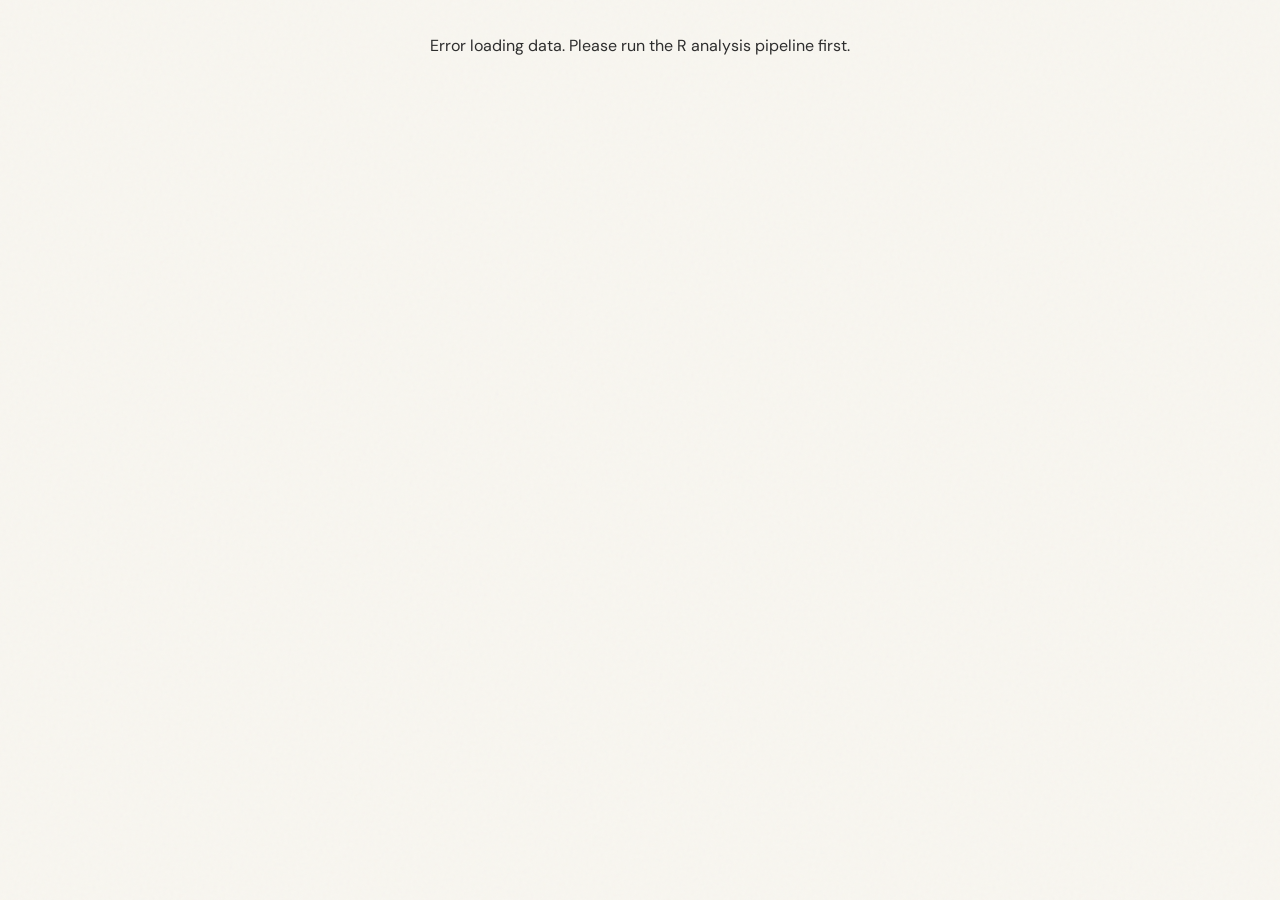
==== commit 4879591e: "Revert to original homepage design Restored the original editorial/academic design with: - Navy/mars" ====
--- a/index.html
+++ b/index.html
@@ -1,794 +1,2633 @@
 <!DOCTYPE html>
+<!--
+  ╔═══════════════════════════════════════════════════════════════════════════╗
+  ║  CARPINTERIA SALT MARSH FISH OBSERVATORY                                  ║
+  ║  ─────────────────────────────────────────────────────────────────────────║
+  ║  Developed by Adrian Stier & the Ocean Recoveries Lab at UC Santa Barbara ║
+  ║  Data: UCSB Marine Science Institute (SONGS Mitigation Program)           ║
+  ║  Visualization: D3.js | Analysis: R (vegan, lme4, mgcv)                   ║
+  ║                                                                           ║
+  ║  Questions? stier@ucsb.edu | https://oceanrecoveries.com                  ║
+  ║  Source: https://github.com/adrianstier/carpinteria-salt-marsh-fishes     ║
+  ║                                                                           ║
+  ║  v1.0 - January 2026                                                      ║
+  ╚═══════════════════════════════════════════════════════════════════════════╝
+-->
 <html lang="en">
 <head>
     <meta charset="UTF-8">
     <meta name="viewport" content="width=device-width, initial-scale=1.0">
-    <title>Carpinteria Salt Marsh · Bioluminescent Observatory</title>
+    <title>Carpinteria Salt Marsh Fish Observatory</title>
     <meta name="description" content="13 years of fish community monitoring in one of Southern California's last remaining coastal wetlands.">
-
-    <!-- Fonts: JetBrains Mono (tech/data) + Crimson Pro (organic elegance) -->
+    <meta name="author" content="Adrian Stier, Ocean Recoveries Lab, UC Santa Barbara">
+
+    <!-- Fonts - Cormorant Garamond (elegant serif) + DM Sans (clean modern) -->
     <link rel="preconnect" href="https://fonts.googleapis.com">
     <link rel="preconnect" href="https://fonts.gstatic.com" crossorigin>
-    <link href="https://fonts.googleapis.com/css2?family=Crimson+Pro:ital,wght@0,300;0,400;0,600;1,300;1,400&family=JetBrains+Mono:wght@300;400;500;700&display=swap" rel="stylesheet">
+    <link href="https://fonts.googleapis.com/css2?family=Cormorant+Garamond:ital,wght@0,400;0,500;0,600;0,700;1,400;1,500&family=DM+Sans:ital,opsz,wght@0,9..40,300;0,9..40,400;0,9..40,500;0,9..40,600;1,9..40,400&display=swap" rel="stylesheet">
 
     <!-- D3.js -->
     <script src="https://d3js.org/d3.v7.min.js"></script>
 
     <style>
         :root {
-            --void: #0a0e14;
-            --deep: #111822;
-            --abyss: #1a1f2e;
-            --cyan: #00f0ff;
-            --cyan-glow: #00d9ff;
-            --bio-green: #39ff14;
-            --bio-purple: #b84fce;
-            --bio-blue: #00d4ff;
-            --ghost: rgba(0, 240, 255, 0.05);
-            --whisper: rgba(255, 255, 255, 0.08);
-            --text-dim: rgba(255, 255, 255, 0.6);
-            --text-bright: rgba(255, 255, 255, 0.95);
-
-            --font-display: 'Crimson Pro', Georgia, serif;
-            --font-mono: 'JetBrains Mono', 'Courier New', monospace;
-
-            --ease-fluid: cubic-bezier(0.4, 0.0, 0.2, 1);
-            --ease-bounce: cubic-bezier(0.68, -0.55, 0.265, 1.55);
-        }
-
-        * {
-            margin: 0;
-            padding: 0;
-            box-sizing: border-box;
-        }
-
-        html {
-            scroll-behavior: smooth;
-            font-size: 16px;
-        }
-
+            --navy-deep: #0a1628;
+            --navy: #1a3a5c;
+            --navy-light: #2d5a87;
+            --ocean: #3d7ab3;
+            --ocean-light: #68a6d4;
+            --sky: #a8d4ef;
+            --marsh-dark: #1a4332;
+            --marsh: #2d6a4f;
+            --marsh-light: #52b788;
+            --seagrass: #95d5b2;
+            --sand: #e9c46a;
+            --sand-light: #f4e4ba;
+            --sunset: #f4a261;
+            --coral: #e76f51;
+            --white: #fefefe;
+            --cream: #f8f6f0;
+            --gray-light: #e8e6e1;
+            --gray: #7a7a7a;
+            --text: #2c2c2c;
+            --font-display: 'Cormorant Garamond', Georgia, serif;
+            --font-body: 'DM Sans', -apple-system, sans-serif;
+            --section-padding: clamp(5rem, 12vw, 10rem);
+            --content-width: min(72rem, 90vw);
+            --narrow-width: min(48rem, 90vw);
+            --ease-out-expo: cubic-bezier(0.16, 1, 0.3, 1);
+            --ease-out-quart: cubic-bezier(0.25, 1, 0.5, 1);
+        }
+
+        /* Inline SVG Icon System */
+        .icon {
+            display: inline-flex;
+            align-items: center;
+            justify-content: center;
+            width: 1em;
+            height: 1em;
+            vertical-align: -0.125em;
+        }
+        .icon svg {
+            width: 100%;
+            height: 100%;
+            fill: currentColor;
+        }
+        .icon-lg { font-size: 1.5rem; }
+        .icon-xl { font-size: 2rem; }
+        .icon-2xl { font-size: 2.5rem; }
+        .icon-hero { font-size: 8rem; opacity: 0.15; }
+
+        * { margin: 0; padding: 0; box-sizing: border-box; }
+        html { scroll-behavior: smooth; font-size: 16px; }
         body {
-            font-family: var(--font-mono);
-            background: var(--void);
-            color: var(--text-bright);
+            font-family: var(--font-body);
+            color: var(--text);
+            background: var(--cream);
             line-height: 1.7;
             overflow-x: hidden;
-            position: relative;
-        }
-
-        /* Animated grid background */
-        body::before {
+        }
+
+        /* Grain texture overlay */
+        body::after {
             content: '';
             position: fixed;
             inset: 0;
-            background-image:
-                linear-gradient(var(--whisper) 1px, transparent 1px),
-                linear-gradient(90deg, var(--whisper) 1px, transparent 1px);
-            background-size: 50px 50px;
-            opacity: 0.3;
-            animation: gridScroll 20s linear infinite;
             pointer-events: none;
-            z-index: 0;
-        }
-
-        @keyframes gridScroll {
-            0% { transform: translateY(0); }
-            100% { transform: translateY(50px); }
-        }
-
-        /* Glow orbs floating in background */
-        .glow-orb {
+            z-index: 9999;
+            opacity: 0.03;
+            background-image: url("data:image/svg+xml,%3Csvg viewBox='0 0 256 256' xmlns='http://www.w3.org/2000/svg'%3E%3Cfilter id='noise'%3E%3CfeTurbulence type='fractalNoise' baseFrequency='0.9' numOctaves='4' stitchTiles='stitch'/%3E%3C/filter%3E%3Crect width='100%25' height='100%25' filter='url(%23noise)'/%3E%3C/svg%3E");
+        }
+
+        /* Navigation */
+        .nav {
             position: fixed;
-            border-radius: 50%;
-            filter: blur(80px);
-            opacity: 0.15;
-            pointer-events: none;
-            z-index: 1;
-            animation: floatOrb 20s ease-in-out infinite;
-        }
-
-        .glow-orb-1 {
-            width: 400px;
-            height: 400px;
-            background: radial-gradient(circle, var(--cyan), transparent);
-            top: 10%;
-            left: -5%;
-            animation-delay: 0s;
-        }
-
-        .glow-orb-2 {
-            width: 500px;
-            height: 500px;
-            background: radial-gradient(circle, var(--bio-green), transparent);
-            bottom: 20%;
-            right: -10%;
-            animation-delay: -7s;
-        }
-
-        .glow-orb-3 {
-            width: 350px;
-            height: 350px;
-            background: radial-gradient(circle, var(--bio-purple), transparent);
-            top: 60%;
-            left: 50%;
-            animation-delay: -14s;
-        }
-
-        @keyframes floatOrb {
-            0%, 100% { transform: translate(0, 0) scale(1); }
-            33% { transform: translate(100px, -50px) scale(1.1); }
-            66% { transform: translate(-50px, 80px) scale(0.9); }
-        }
-
-        /* Hero Section */
+            top: 0;
+            left: 0;
+            right: 0;
+            z-index: 1000;
+            padding: 1.25rem 2.5rem;
+            display: flex;
+            justify-content: space-between;
+            align-items: center;
+            transition: all 0.5s var(--ease-out-expo);
+        }
+        .nav.scrolled {
+            background: rgba(10, 22, 40, 0.92);
+            backdrop-filter: blur(20px);
+            -webkit-backdrop-filter: blur(20px);
+            padding: 0.875rem 2.5rem;
+            box-shadow: 0 1px 0 rgba(255,255,255,0.05);
+        }
+        .nav-logo {
+            font-family: var(--font-display);
+            font-size: 1.2rem;
+            font-weight: 600;
+            color: var(--white);
+            text-decoration: none;
+            letter-spacing: 0.02em;
+            transition: opacity 0.3s ease;
+        }
+        .nav-logo:hover { opacity: 0.8; }
+        .nav-links {
+            display: flex;
+            gap: 3rem;
+            list-style: none;
+        }
+        .nav-links a {
+            color: rgba(255,255,255,0.7);
+            text-decoration: none;
+            font-size: 0.8rem;
+            font-weight: 500;
+            letter-spacing: 0.12em;
+            text-transform: uppercase;
+            transition: all 0.3s ease;
+            position: relative;
+        }
+        .nav-links a::after {
+            content: '';
+            position: absolute;
+            bottom: -4px;
+            left: 0;
+            width: 0;
+            height: 1px;
+            background: var(--sand);
+            transition: width 0.3s var(--ease-out-expo);
+        }
+        .nav-links a:hover { color: var(--white); }
+        .nav-links a:hover::after { width: 100%; }
+        .nav-links a.nav-highlight {
+            background: linear-gradient(135deg, var(--marsh), var(--marsh-light));
+            color: var(--white);
+            padding: 0.4rem 0.9rem;
+            border-radius: 20px;
+            font-weight: 600;
+        }
+        .nav-links a.nav-highlight::after { display: none; }
+        .nav-links a.nav-highlight:hover {
+            transform: translateY(-1px);
+            box-shadow: 0 4px 12px rgba(82, 183, 136, 0.3);
+        }
+        @media (max-width: 768px) { .nav-links { display: none; } }
+
+        /* Hero */
         .hero {
-            position: relative;
             min-height: 100vh;
             display: flex;
             flex-direction: column;
             justify-content: center;
             align-items: center;
-            padding: 4rem 2rem;
-            z-index: 10;
-            overflow: hidden;
-        }
-
-        .hero-eyebrow {
-            font-size: 0.7rem;
-            font-weight: 400;
-            letter-spacing: 0.3em;
-            text-transform: uppercase;
-            color: var(--cyan);
-            margin-bottom: 2.5rem;
-            opacity: 0;
-            animation: fadeSlideUp 1s var(--ease-fluid) 0.3s forwards;
-            text-shadow: 0 0 20px rgba(0, 240, 255, 0.5);
-        }
-
-        .hero-title {
-            font-family: var(--font-display);
-            font-size: clamp(2.5rem, 10vw, 7rem);
-            font-weight: 300;
-            line-height: 1.1;
-            text-align: center;
-            max-width: 1000px;
-            margin-bottom: 2rem;
-            opacity: 0;
-            animation: fadeSlideUp 1s var(--ease-fluid) 0.5s forwards;
-        }
-
-        .hero-title .line {
-            display: block;
-        }
-
-        .hero-title .glow {
-            font-weight: 600;
-            background: linear-gradient(135deg, var(--cyan) 0%, var(--bio-green) 50%, var(--cyan) 100%);
-            background-size: 200% auto;
-            -webkit-background-clip: text;
-            background-clip: text;
-            -webkit-text-fill-color: transparent;
-            animation: shimmerGlow 4s linear infinite;
-            text-shadow: 0 0 60px rgba(0, 240, 255, 0.6);
-            filter: drop-shadow(0 0 20px rgba(0, 240, 255, 0.4));
-        }
-
-        @keyframes shimmerGlow {
-            0% { background-position: 0% center; }
-            100% { background-position: 200% center; }
-        }
-
-        .hero-subtitle {
-            font-size: 1.1rem;
-            font-weight: 300;
-            color: var(--text-dim);
-            text-align: center;
-            max-width: 600px;
-            margin: 0 auto 4rem;
-            line-height: 1.8;
-            opacity: 0;
-            animation: fadeSlideUp 1s var(--ease-fluid) 0.7s forwards;
-        }
-
-        @keyframes fadeSlideUp {
-            from {
-                opacity: 0;
-                transform: translateY(30px);
-            }
-            to {
-                opacity: 1;
-                transform: translateY(0);
-            }
-        }
-
-        /* Data Grid */
-        .data-grid {
-            display: grid;
-            grid-template-columns: repeat(auto-fit, minmax(180px, 1fr));
-            gap: 1px;
-            background: var(--whisper);
-            max-width: 900px;
-            margin: 0 auto 4rem;
-            border: 1px solid var(--whisper);
-            opacity: 0;
-            animation: fadeIn 1s var(--ease-fluid) 0.9s forwards;
-        }
-
-        @keyframes fadeIn {
-            from { opacity: 0; }
-            to { opacity: 1; }
-        }
-
-        .data-cell {
-            background: var(--deep);
-            padding: 2rem 1.5rem;
             text-align: center;
             position: relative;
+            background: linear-gradient(175deg, var(--navy-deep) 0%, var(--navy) 35%, var(--navy-light) 65%, var(--marsh-dark) 100%);
             overflow: hidden;
-            transition: all 0.4s var(--ease-fluid);
-        }
-
-        .data-cell::before {
+        }
+
+        /* Animated wave SVG background */
+        .hero-waves {
+            position: absolute;
+            bottom: 0;
+            left: 0;
+            right: 0;
+            height: 40%;
+            overflow: hidden;
+            opacity: 0.15;
+        }
+        .hero-waves svg {
+            position: absolute;
+            bottom: 0;
+            width: 200%;
+            height: 100%;
+        }
+        .wave-1 { animation: waveFlow 25s linear infinite; }
+        .wave-2 { animation: waveFlow 20s linear infinite reverse; opacity: 0.5; }
+        .wave-3 { animation: waveFlow 30s linear infinite; opacity: 0.3; }
+        @keyframes waveFlow {
+            0% { transform: translateX(0); }
+            100% { transform: translateX(-50%); }
+        }
+
+        /* Floating particles */
+        .hero-particles {
+            position: absolute;
+            inset: 0;
+            overflow: hidden;
+        }
+        .particle {
+            position: absolute;
+            width: 3px;
+            height: 3px;
+            background: rgba(168, 212, 239, 0.4);
+            border-radius: 50%;
+            animation: float 15s infinite ease-in-out;
+        }
+        @keyframes float {
+            0%, 100% { transform: translateY(0) translateX(0); opacity: 0; }
+            10% { opacity: 1; }
+            90% { opacity: 1; }
+            100% { transform: translateY(-100vh) translateX(20px); opacity: 0; }
+        }
+
+        .hero::before {
             content: '';
             position: absolute;
             inset: 0;
-            background: linear-gradient(135deg, transparent, var(--ghost), transparent);
+            background:
+                radial-gradient(ellipse 100% 60% at 50% 110%, rgba(45, 106, 79, 0.25) 0%, transparent 50%),
+                radial-gradient(ellipse 80% 50% at 20% 20%, rgba(61, 122, 179, 0.15) 0%, transparent 40%),
+                radial-gradient(ellipse 60% 40% at 80% 30%, rgba(168, 212, 239, 0.1) 0%, transparent 40%);
+        }
+        .hero-content {
+            position: relative;
+            z-index: 2;
+            max-width: 60rem;
+            padding: 0 2rem;
+        }
+        .hero-eyebrow {
+            font-size: 0.75rem;
+            font-weight: 500;
+            letter-spacing: 0.25em;
+            text-transform: uppercase;
+            color: var(--sand);
+            margin-bottom: 2rem;
+            animation: fadeUp 1.2s var(--ease-out-expo) forwards 0.2s;
             opacity: 0;
-            transition: opacity 0.4s;
-        }
-
-        .data-cell:hover {
-            background: var(--abyss);
-            transform: translateY(-2px);
-        }
-
-        .data-cell:hover::before {
-            opacity: 1;
-        }
-
-        .data-value {
-            font-size: 3rem;
-            font-weight: 700;
-            font-family: var(--font-mono);
-            background: linear-gradient(180deg, var(--cyan), var(--bio-blue));
-            -webkit-background-clip: text;
-            background-clip: text;
-            -webkit-text-fill-color: transparent;
-            line-height: 1;
-            margin-bottom: 0.5rem;
-            display: block;
-        }
-
-        .data-label {
-            font-size: 0.65rem;
+        }
+        .hero-title {
+            font-family: var(--font-display);
+            font-size: clamp(3rem, 8vw, 5.5rem);
+            font-weight: 500;
+            color: var(--white);
+            line-height: 1.05;
+            margin-bottom: 2rem;
+            animation: fadeUp 1.2s var(--ease-out-expo) forwards 0.4s;
+            opacity: 0;
+            letter-spacing: -0.01em;
+        }
+        .hero-title em {
+            font-style: italic;
+            font-weight: 400;
+            color: var(--sky);
+        }
+        .hero-subtitle {
+            font-size: 1.15rem;
+            color: rgba(255,255,255,0.75);
+            max-width: 38rem;
+            margin: 0 auto 4rem;
+            font-weight: 300;
+            animation: fadeUp 1.2s var(--ease-out-expo) forwards 0.6s;
+            opacity: 0;
+            line-height: 1.8;
+        }
+        .hero-stats {
+            display: flex;
+            justify-content: center;
+            gap: 5rem;
+            animation: fadeUp 1.2s var(--ease-out-expo) forwards 0.8s;
+            opacity: 0;
+        }
+        .hero-stat {
+            position: relative;
+        }
+        .hero-stat::before {
+            content: '';
+            position: absolute;
+            top: -1rem;
+            left: 50%;
+            transform: translateX(-50%);
+            width: 30px;
+            height: 1px;
+            background: linear-gradient(90deg, transparent, var(--sand), transparent);
+        }
+        .hero-stat-value {
+            font-family: var(--font-display);
+            font-size: 3.5rem;
+            font-weight: 500;
+            color: var(--white);
+            letter-spacing: -0.02em;
+        }
+        .hero-stat-label {
+            font-size: 0.7rem;
+            color: rgba(255,255,255,0.5);
             text-transform: uppercase;
             letter-spacing: 0.15em;
-            color: var(--text-dim);
-        }
-
-        /* CTA Buttons */
-        .hero-cta {
-            display: flex;
-            gap: 1.5rem;
-            justify-content: center;
-            flex-wrap: wrap;
-            opacity: 0;
-            animation: fadeIn 1s var(--ease-fluid) 1.1s forwards;
-        }
-
-        .btn {
-            padding: 1rem 2.5rem;
-            font-family: var(--font-mono);
-            font-size: 0.85rem;
-            font-weight: 500;
-            text-transform: uppercase;
-            letter-spacing: 0.1em;
-            text-decoration: none;
-            border: 1px solid;
-            position: relative;
-            overflow: hidden;
-            transition: all 0.3s var(--ease-fluid);
-            cursor: pointer;
-        }
-
-        .btn-primary {
-            background: var(--cyan);
-            border-color: var(--cyan);
-            color: var(--void);
-            box-shadow: 0 0 30px rgba(0, 240, 255, 0.3);
-        }
-
-        .btn-primary::before {
-            content: '';
-            position: absolute;
-            inset: 0;
-            background: linear-gradient(135deg, transparent, rgba(255, 255, 255, 0.3), transparent);
-            transform: translateX(-100%);
-            transition: transform 0.6s;
-        }
-
-        .btn-primary:hover {
-            box-shadow: 0 0 50px rgba(0, 240, 255, 0.6);
-            transform: translateY(-2px);
-        }
-
-        .btn-primary:hover::before {
-            transform: translateX(100%);
-        }
-
-        .btn-secondary {
-            background: transparent;
-            border-color: var(--text-dim);
-            color: var(--text-bright);
-        }
-
-        .btn-secondary:hover {
-            border-color: var(--cyan);
-            color: var(--cyan);
-            box-shadow: 0 0 20px rgba(0, 240, 255, 0.2);
-        }
-
-        /* Scroll indicator */
+            margin-top: 0.5rem;
+        }
         .scroll-indicator {
             position: absolute;
             bottom: 3rem;
             left: 50%;
             transform: translateX(-50%);
+            color: rgba(255,255,255,0.4);
+            font-size: 0.65rem;
+            letter-spacing: 0.2em;
+            text-transform: uppercase;
+            animation: fadeUp 1.2s var(--ease-out-expo) forwards 1.2s, pulse 3s ease-in-out infinite 2.5s;
+            opacity: 0;
             display: flex;
             flex-direction: column;
             align-items: center;
-            gap: 0.5rem;
-            color: var(--text-dim);
-            font-size: 0.7rem;
-            text-transform: uppercase;
-            letter-spacing: 0.2em;
+            gap: 0.75rem;
+        }
+        .scroll-indicator::after {
+            content: '';
+            width: 1px;
+            height: 40px;
+            background: linear-gradient(to bottom, rgba(255,255,255,0.4), transparent);
+        }
+        @keyframes fadeUp {
+            from { opacity: 0; transform: translateY(40px); }
+            to { opacity: 1; transform: translateY(0); }
+        }
+        @keyframes pulse {
+            0%, 100% { opacity: 0.4; }
+            50% { opacity: 0.7; }
+        }
+
+        /* Title shimmer effect */
+        @keyframes shimmer {
+            0% { background-position: -200% center; }
+            100% { background-position: 200% center; }
+        }
+        .hero-title em {
+            background: linear-gradient(90deg, var(--sky) 0%, var(--sand-light) 25%, var(--sky) 50%, var(--sand-light) 75%, var(--sky) 100%);
+            background-size: 200% auto;
+            -webkit-background-clip: text;
+            background-clip: text;
+            -webkit-text-fill-color: transparent;
+            animation: shimmer 8s linear infinite;
+        }
+
+        /* Section wave dividers */
+        .wave-divider {
+            position: absolute;
+            bottom: -1px;
+            left: 0;
+            width: 100%;
+            overflow: hidden;
+            line-height: 0;
+        }
+        .wave-divider svg {
+            position: relative;
+            display: block;
+            width: calc(100% + 1.3px);
+            height: 60px;
+        }
+        .wave-divider-top {
+            top: -1px;
+            bottom: auto;
+            transform: rotate(180deg);
+        }
+
+        /* Organic ripple effect on hover */
+        @keyframes ripple {
+            0% { transform: scale(0); opacity: 0.4; }
+            100% { transform: scale(4); opacity: 0; }
+        }
+        .ripple-effect {
+            position: absolute;
+            border-radius: 50%;
+            background: radial-gradient(circle, var(--ocean-light) 0%, transparent 70%);
+            pointer-events: none;
+            width: 100px;
+            height: 100px;
+            transform: scale(0);
+        }
+
+        /* Scroll-triggered reveal */
+        .reveal {
             opacity: 0;
-            animation: fadeIn 1s var(--ease-fluid) 1.5s forwards, floatIndicator 2s ease-in-out infinite 2s;
-        }
-
-        @keyframes floatIndicator {
-            0%, 100% { transform: translate(-50%, 0); }
-            50% { transform: translate(-50%, 10px); }
-        }
-
-        .scroll-arrow {
-            width: 24px;
-            height: 40px;
-            border: 2px solid var(--text-dim);
-            border-radius: 12px;
-            position: relative;
-        }
-
-        .scroll-arrow::after {
-            content: '';
-            position: absolute;
-            top: 8px;
-            left: 50%;
-            transform: translateX(-50%);
-            width: 4px;
-            height: 8px;
-            background: var(--cyan);
-            border-radius: 2px;
-            animation: scrollDot 2s ease-in-out infinite;
-        }
-
-        @keyframes scrollDot {
-            0% { top: 8px; opacity: 1; }
-            50% { top: 20px; opacity: 0.3; }
-            100% { top: 8px; opacity: 1; }
-        }
-
-        /* Featured Section */
-        .section {
-            position: relative;
-            padding: 8rem 2rem;
-            z-index: 10;
-        }
-
+            transform: translateY(30px);
+            transition: opacity 0.8s var(--ease-out-expo), transform 0.8s var(--ease-out-expo);
+        }
+        .reveal.visible {
+            opacity: 1;
+            transform: translateY(0);
+        }
+        .reveal-delay-1 { transition-delay: 0.1s; }
+        .reveal-delay-2 { transition-delay: 0.2s; }
+        .reveal-delay-3 { transition-delay: 0.3s; }
+        .reveal-delay-4 { transition-delay: 0.4s; }
+
+        /* Sections */
+        section { padding: var(--section-padding) 0; }
+        .section-container {
+            max-width: var(--content-width);
+            margin: 0 auto;
+            padding: 0 2rem;
+        }
         .section-header {
-            max-width: 1200px;
-            margin: 0 auto 5rem;
             text-align: center;
-        }
-
-        .section-label {
+            margin-bottom: 5rem;
+        }
+        .section-number {
+            font-family: var(--font-body);
             font-size: 0.7rem;
             font-weight: 500;
-            letter-spacing: 0.25em;
+            color: var(--ocean);
+            letter-spacing: 0.2em;
             text-transform: uppercase;
-            color: var(--cyan);
-            margin-bottom: 1.5rem;
-        }
-
+            margin-bottom: 1.25rem;
+            display: block;
+        }
         .section-title {
             font-family: var(--font-display);
-            font-size: clamp(2.5rem, 6vw, 4rem);
-            font-weight: 300;
-            line-height: 1.2;
-            margin-bottom: 2rem;
-        }
-
-        .section-title .highlight {
-            color: var(--cyan);
-            font-style: italic;
-        }
-
-        .section-description {
-            font-size: 1.1rem;
-            color: var(--text-dim);
-            max-width: 700px;
+            font-size: clamp(2.25rem, 5vw, 3.5rem);
+            font-weight: 500;
+            color: var(--navy-deep);
+            line-height: 1.15;
+            margin-bottom: 1.25rem;
+            letter-spacing: -0.01em;
+        }
+        .section-subtitle {
+            font-size: 1.05rem;
+            color: var(--gray);
+            max-width: 34rem;
             margin: 0 auto;
-            line-height: 1.8;
-        }
-
-        /* Feature Cards */
-        .features-grid {
-            max-width: 1200px;
-            margin: 0 auto;
-            display: grid;
-            grid-template-columns: repeat(auto-fit, minmax(320px, 1fr));
-            gap: 2rem;
-        }
-
-        .feature-card {
-            background: var(--deep);
-            border: 1px solid var(--whisper);
-            padding: 3rem 2.5rem;
+            line-height: 1.7;
+        }
+
+        /* Intro */
+        .intro {
+            background: var(--white);
             position: relative;
-            overflow: hidden;
-            transition: all 0.4s var(--ease-fluid);
-        }
-
-        .feature-card::before {
+        }
+        .intro::before {
             content: '';
             position: absolute;
             top: 0;
             left: 0;
             right: 0;
-            height: 2px;
-            background: linear-gradient(90deg, var(--cyan), var(--bio-green), var(--bio-purple));
-            transform: scaleX(0);
-            transform-origin: left;
-            transition: transform 0.6s var(--ease-fluid);
-        }
-
-        .feature-card:hover {
-            border-color: var(--cyan);
-            transform: translateY(-8px);
-            box-shadow: 0 20px 60px rgba(0, 0, 0, 0.5);
-        }
-
-        .feature-card:hover::before {
-            transform: scaleX(1);
-        }
-
-        .feature-icon {
-            width: 60px;
-            height: 60px;
+            height: 1px;
+            background: linear-gradient(90deg, transparent, var(--gray-light), transparent);
+        }
+        .intro-grid {
+            display: grid;
+            grid-template-columns: 1.1fr 0.9fr;
+            gap: 5rem;
+            align-items: center;
+        }
+        @media (max-width: 900px) { .intro-grid { grid-template-columns: 1fr; gap: 3rem; } }
+        .intro-text h3 {
+            font-family: var(--font-display);
+            font-size: 1.75rem;
+            font-weight: 500;
+            color: var(--navy);
             margin-bottom: 2rem;
+            line-height: 1.3;
+        }
+        .intro-text p {
+            margin-bottom: 1.75rem;
+            font-size: 1.02rem;
+            color: var(--text);
+        }
+        .intro-text p:first-of-type::first-letter {
+            font-family: var(--font-display);
+            font-size: 4.5rem;
+            float: left;
+            line-height: 0.85;
+            margin-right: 0.6rem;
+            margin-top: 0.1rem;
+            color: var(--ocean);
+            font-weight: 500;
+        }
+        .intro-visual {
+            background: linear-gradient(145deg, var(--navy) 0%, var(--navy-light) 50%, var(--marsh-dark) 100%);
+            border-radius: 4px;
+            aspect-ratio: 4/3;
             display: flex;
             align-items: center;
             justify-content: center;
-            font-size: 2rem;
-            background: var(--ghost);
-            border-radius: 8px;
-            transition: all 0.4s var(--ease-fluid);
-        }
-
-        .feature-card:hover .feature-icon {
-            background: var(--cyan);
-            color: var(--void);
-            transform: scale(1.1) rotate(-5deg);
-        }
-
-        .feature-title {
+            font-size: 6rem;
+            position: relative;
+            overflow: hidden;
+            box-shadow: 0 30px 60px -20px rgba(10, 22, 40, 0.4);
+        }
+        .intro-visual::before {
+            content: '';
+            position: absolute;
+            inset: 0;
+            background: radial-gradient(circle at 30% 70%, rgba(82, 183, 136, 0.2) 0%, transparent 50%);
+        }
+
+        /* Methodology */
+        .methodology {
+            background: var(--cream);
+            position: relative;
+        }
+        .method-cards {
+            display: grid;
+            grid-template-columns: repeat(3, 1fr);
+            gap: 2rem;
+        }
+        @media (max-width: 900px) { .method-cards { grid-template-columns: 1fr; } }
+        .method-card {
+            background: var(--white);
+            padding: 2.5rem;
+            border-radius: 6px;
+            box-shadow: 0 10px 40px -10px rgba(0,0,0,0.08);
+            border: 1px solid rgba(0,0,0,0.04);
+            transition: all 0.5s var(--ease-out-expo);
+            position: relative;
+            overflow: hidden;
+        }
+        .method-card::before {
+            content: '';
+            position: absolute;
+            top: 0;
+            left: 0;
+            right: 0;
+            height: 3px;
+            background: linear-gradient(90deg, var(--ocean), var(--marsh-light));
+            transform: scaleX(0);
+            transform-origin: left;
+            transition: transform 0.5s var(--ease-out-expo);
+        }
+        .method-card::after {
+            content: '';
+            position: absolute;
+            inset: 0;
+            background: linear-gradient(135deg, transparent 40%, rgba(168, 212, 239, 0.08) 50%, transparent 60%);
+            transform: translateX(-100%);
+            transition: transform 0.8s var(--ease-out-expo);
+        }
+        .method-card:hover {
+            transform: translateY(-8px);
+            box-shadow: 0 25px 60px -15px rgba(10, 22, 40, 0.18);
+            border-color: rgba(61, 122, 179, 0.1);
+        }
+        .method-card:hover::before { transform: scaleX(1); }
+        .method-card:hover::after { transform: translateX(100%); }
+        .method-icon {
+            width: 3.5rem;
+            height: 3.5rem;
+            background: linear-gradient(135deg, var(--ocean-light), var(--marsh-light));
+            border-radius: 50%;
+            display: flex;
+            align-items: center;
+            justify-content: center;
+            font-size: 1.4rem;
+            margin-bottom: 1.75rem;
+            box-shadow: 0 8px 20px -5px rgba(61, 122, 179, 0.3);
+        }
+        .method-card h4 {
             font-family: var(--font-display);
-            font-size: 1.8rem;
+            font-size: 1.4rem;
+            font-weight: 600;
+            color: var(--navy-deep);
+            margin-bottom: 1rem;
+        }
+        .method-card p {
+            font-size: 0.95rem;
+            color: var(--gray);
+            line-height: 1.7;
+        }
+        .method-stat {
+            display: inline-block;
+            background: linear-gradient(135deg, var(--sand-light), rgba(233, 196, 106, 0.3));
+            color: var(--navy);
+            padding: 0.4rem 1rem;
+            border-radius: 100px;
+            font-size: 0.8rem;
+            font-weight: 600;
+            margin-top: 1.5rem;
+            letter-spacing: 0.02em;
+        }
+
+        /* Dashboard */
+        .dashboard {
+            background: var(--navy-deep);
+            color: var(--white);
+            position: relative;
+            overflow: hidden;
+        }
+        .dashboard::before {
+            content: '';
+            position: absolute;
+            inset: 0;
+            background:
+                radial-gradient(ellipse 80% 50% at 0% 100%, rgba(45, 90, 135, 0.15) 0%, transparent 50%),
+                radial-gradient(ellipse 60% 40% at 100% 0%, rgba(45, 106, 79, 0.1) 0%, transparent 40%);
+            pointer-events: none;
+        }
+        .dashboard .section-title { color: var(--white); }
+        .dashboard .section-subtitle { color: rgba(255,255,255,0.55); }
+
+        /* Chart Tabs - Scientific Journal Style */
+        .chart-tabs {
+            display: flex;
+            justify-content: center;
+            gap: 0.5rem;
+            margin-bottom: 3rem;
+            flex-wrap: wrap;
+            background: rgba(0,0,0,0.2);
+            padding: 0.5rem;
+            border-radius: 16px;
+            max-width: fit-content;
+            margin-left: auto;
+            margin-right: auto;
+            box-shadow: inset 0 2px 8px rgba(0,0,0,0.3);
+        }
+        .chart-tab {
+            padding: 0.65rem 1.25rem;
+            background: transparent;
+            border: none;
+            border-radius: 12px;
+            color: rgba(255,255,255,0.5);
+            font-size: 0.8rem;
+            font-weight: 500;
+            cursor: pointer;
+            transition: all 0.35s var(--ease-out-expo);
+            letter-spacing: 0.02em;
+            position: relative;
+            overflow: hidden;
+            white-space: nowrap;
+        }
+        .chart-tab::before {
+            content: '';
+            position: absolute;
+            bottom: 0;
+            left: 50%;
+            width: 0;
+            height: 2px;
+            background: linear-gradient(90deg, var(--marsh-light), var(--ocean-light));
+            transform: translateX(-50%);
+            transition: width 0.35s var(--ease-out-expo);
+            border-radius: 2px;
+        }
+        .chart-tab:hover {
+            color: var(--white);
+            background: rgba(255,255,255,0.05);
+        }
+        .chart-tab:hover::before {
+            width: 60%;
+        }
+        .chart-tab.active {
+            background: linear-gradient(135deg, rgba(82, 183, 136, 0.25), rgba(104, 166, 212, 0.25));
+            color: var(--white);
+            font-weight: 600;
+            box-shadow:
+                0 0 20px rgba(82, 183, 136, 0.2),
+                inset 0 1px 0 rgba(255,255,255,0.1);
+        }
+        .chart-tab.active::before {
+            width: 80%;
+            height: 3px;
+            background: linear-gradient(90deg, var(--marsh-light), var(--ocean-light), var(--sand));
+            box-shadow: 0 0 12px var(--marsh-light);
+        }
+
+        /* Chart Container - Glassmorphic with Depth */
+        .chart-container {
+            background: linear-gradient(165deg, rgba(26, 58, 92, 0.4) 0%, rgba(10, 22, 40, 0.6) 100%);
+            border: 1px solid rgba(255,255,255,0.08);
+            border-radius: 20px;
+            padding: 2.5rem 3rem;
+            min-height: 540px;
+            position: relative;
+            backdrop-filter: blur(20px);
+            -webkit-backdrop-filter: blur(20px);
+            box-shadow:
+                0 0 0 1px rgba(255,255,255,0.03) inset,
+                0 25px 60px -15px rgba(0,0,0,0.5),
+                0 0 80px -20px rgba(82, 183, 136, 0.1);
+            overflow: hidden;
+        }
+        .chart-container::before {
+            content: '';
+            position: absolute;
+            top: 0;
+            left: 0;
+            right: 0;
+            height: 1px;
+            background: linear-gradient(90deg, transparent, rgba(255,255,255,0.15), transparent);
+        }
+        .chart-container::after {
+            content: '';
+            position: absolute;
+            top: -50%;
+            right: -20%;
+            width: 60%;
+            height: 100%;
+            background: radial-gradient(ellipse, rgba(82, 183, 136, 0.04) 0%, transparent 70%);
+            pointer-events: none;
+        }
+
+        .chart-panel { display: none; position: relative; z-index: 1; }
+        .chart-panel.active {
+            display: block;
+            animation: chartFadeIn 0.6s var(--ease-out-expo);
+        }
+        @keyframes chartFadeIn {
+            from { opacity: 0; transform: translateY(15px) scale(0.98); }
+            to { opacity: 1; transform: translateY(0) scale(1); }
+        }
+
+        .chart-title {
+            font-family: var(--font-display);
+            font-size: 1.75rem;
+            font-weight: 500;
+            margin-bottom: 0.5rem;
+            letter-spacing: -0.02em;
+            background: linear-gradient(135deg, var(--white) 0%, rgba(168, 212, 239, 0.9) 100%);
+            -webkit-background-clip: text;
+            -webkit-text-fill-color: transparent;
+            background-clip: text;
+        }
+        .chart-description {
+            color: rgba(255,255,255,0.55);
+            font-size: 0.88rem;
+            margin-bottom: 2rem;
             font-weight: 400;
-            margin-bottom: 1rem;
-            color: var(--text-bright);
-        }
-
-        .feature-description {
-            font-size: 0.95rem;
-            color: var(--text-dim);
             line-height: 1.7;
-            margin-bottom: 1.5rem;
-        }
-
-        .feature-link {
-            display: inline-flex;
-            align-items: center;
-            gap: 0.5rem;
-            font-size: 0.85rem;
-            font-weight: 500;
-            text-transform: uppercase;
-            letter-spacing: 0.1em;
-            color: var(--cyan);
-            text-decoration: none;
-            transition: gap 0.3s var(--ease-fluid);
-        }
-
-        .feature-link:hover {
-            gap: 1rem;
-        }
-
-        .feature-link::after {
-            content: '→';
-            font-size: 1.2rem;
-        }
-
-        /* Footer */
-        .footer {
+            max-width: 800px;
+        }
+        .chart-description strong {
+            color: var(--sand);
+            font-weight: 600;
+        }
+        .chart-area {
+            width: 100%;
+            height: 400px;
             position: relative;
-            padding: 4rem 2rem;
-            text-align: center;
-            border-top: 1px solid var(--whisper);
-            z-index: 10;
-        }
-
-        .footer-content {
-            max-width: 800px;
-            margin: 0 auto;
-        }
-
-        .footer-logo {
-            font-family: var(--font-display);
-            font-size: 1.5rem;
-            font-weight: 400;
-            color: var(--cyan);
-            margin-bottom: 1.5rem;
-        }
-
-        .footer-text {
-            font-size: 0.85rem;
-            color: var(--text-dim);
-            line-height: 1.7;
-            margin-bottom: 2rem;
-        }
-
-        .footer-links {
+        }
+
+        /* Chart Legend - Refined */
+        .chart-legend {
             display: flex;
             justify-content: center;
             gap: 2rem;
+            margin-top: 2rem;
             flex-wrap: wrap;
-            margin-bottom: 2rem;
-        }
-
-        .footer-link {
-            font-size: 0.8rem;
-            color: var(--text-dim);
-            text-decoration: none;
+            padding-top: 1.5rem;
+            border-top: 1px solid rgba(255,255,255,0.06);
+        }
+        .legend-item {
+            display: flex;
+            align-items: center;
+            gap: 0.5rem;
+            color: rgba(255,255,255,0.7);
+            font-size: 0.82rem;
+            font-weight: 500;
+            padding: 0.4rem 0.8rem;
+            background: rgba(255,255,255,0.03);
+            border-radius: 20px;
+            transition: all 0.3s ease;
+        }
+        .legend-item:hover {
+            background: rgba(255,255,255,0.08);
+            transform: translateY(-1px);
+        }
+        .legend-dot {
+            width: 10px;
+            height: 10px;
+            border-radius: 50%;
+            box-shadow: 0 0 12px currentColor, 0 0 4px currentColor;
+            animation: legendPulse 3s ease-in-out infinite;
+        }
+        @keyframes legendPulse {
+            0%, 100% { opacity: 1; }
+            50% { opacity: 0.7; }
+        }
+
+        /* D3 Chart Styles - Bioluminescent Theme */
+        .chart-area .axis text {
+            fill: rgba(255,255,255,0.6);
+            font-size: 11px;
+            font-family: var(--font-body);
+            font-weight: 500;
+        }
+        .chart-area .axis line, .chart-area .axis path {
+            stroke: rgba(255,255,255,0.12);
+        }
+        .chart-area .axis .domain {
+            stroke: rgba(255,255,255,0.2);
+        }
+        .chart-area .grid line {
+            stroke: rgba(255,255,255,0.04);
+            stroke-dasharray: 3,6;
+        }
+
+        /* Chart bars with glow */
+        .chart-area rect.bar {
+            filter: drop-shadow(0 0 8px rgba(104, 166, 212, 0.3));
+            transition: all 0.3s ease;
+        }
+        .chart-area rect.bar:hover {
+            filter: drop-shadow(0 0 16px rgba(104, 166, 212, 0.5));
+        }
+
+        /* Chart lines with glow */
+        .chart-area path[fill="none"] {
+            filter: drop-shadow(0 0 6px currentColor);
+        }
+
+        /* Chart points */
+        .chart-area circle {
+            transition: all 0.25s ease;
+        }
+        .chart-area circle:hover {
+            filter: drop-shadow(0 0 10px currentColor);
+            transform-origin: center;
+        }
+
+        /* Stats Panel - Scientific Results */
+        .stats-panel {
+            background: linear-gradient(180deg, var(--cream) 0%, var(--white) 100%);
+            padding: var(--section-padding) 0;
+            position: relative;
+            overflow: hidden;
+        }
+        .stats-panel::before {
+            content: '';
+            position: absolute;
+            top: 0;
+            left: 0;
+            right: 0;
+            height: 1px;
+            background: linear-gradient(90deg, transparent, rgba(82, 183, 136, 0.3), transparent);
+        }
+        .stats-grid {
+            display: grid;
+            grid-template-columns: repeat(auto-fit, minmax(320px, 1fr));
+            gap: 1.75rem;
+        }
+        .stat-card {
+            background: var(--white);
+            border-radius: 16px;
+            padding: 1.75rem 2rem;
+            position: relative;
+            overflow: hidden;
+            transition: all 0.5s var(--ease-out-expo);
+            box-shadow:
+                0 4px 20px -5px rgba(0,0,0,0.08),
+                0 0 0 1px rgba(0,0,0,0.03);
+        }
+        .stat-card::before {
+            content: '';
+            position: absolute;
+            top: 0;
+            left: 0;
+            width: 4px;
+            height: 100%;
+            background: linear-gradient(180deg, var(--ocean), var(--ocean-light));
+            transition: width 0.4s var(--ease-out-expo);
+            border-radius: 4px 0 0 4px;
+        }
+        .stat-card::after {
+            content: '';
+            position: absolute;
+            top: 0;
+            right: 0;
+            width: 100%;
+            height: 100%;
+            background: radial-gradient(ellipse at top right, rgba(104, 166, 212, 0.05) 0%, transparent 60%);
+            opacity: 0;
+            transition: opacity 0.4s ease;
+            pointer-events: none;
+        }
+        .stat-card:hover {
+            transform: translateY(-4px);
+            box-shadow:
+                0 12px 40px -10px rgba(0,0,0,0.12),
+                0 0 0 1px rgba(104, 166, 212, 0.1);
+        }
+        .stat-card:hover::before { width: 6px; }
+        .stat-card:hover::after { opacity: 1; }
+        .stat-card.highlight::before {
+            background: linear-gradient(180deg, var(--marsh-light), var(--marsh));
+        }
+        .stat-card.highlight::after {
+            background: radial-gradient(ellipse at top right, rgba(82, 183, 136, 0.06) 0%, transparent 60%);
+        }
+        .stat-card.warning::before {
+            background: linear-gradient(180deg, var(--coral), #c44536);
+        }
+        .stat-card h4 {
+            font-family: var(--font-display);
+            font-size: 1.1rem;
+            font-weight: 600;
+            color: var(--navy-deep);
+            margin-bottom: 1.25rem;
+            padding-left: 0.75rem;
+            letter-spacing: -0.01em;
+            position: relative;
+        }
+        .stat-row {
+            display: flex;
+            justify-content: space-between;
+            align-items: center;
+            padding: 0.7rem 0.75rem;
+            border-bottom: 1px solid rgba(0,0,0,0.04);
+            transition: all 0.25s ease;
+            border-radius: 6px;
+            margin: 0 -0.25rem;
+        }
+        .stat-row:hover {
+            background: linear-gradient(90deg, rgba(104, 166, 212, 0.04), transparent);
+            border-bottom-color: transparent;
+        }
+        .stat-row:last-child { border-bottom: none; }
+        .stat-label {
+            color: var(--gray);
+            font-size: 0.85rem;
+            font-weight: 500;
+        }
+        .stat-value {
+            font-weight: 600;
+            color: var(--navy);
+            font-size: 0.95rem;
+            font-family: var(--font-body);
+            transition: color 0.2s ease;
+        }
+        .stat-value.significant {
+            color: var(--marsh);
+            position: relative;
+            padding-right: 1rem;
+        }
+        .stat-value.significant::after {
+            content: '✓';
+            position: absolute;
+            right: 0;
+            font-size: 0.75rem;
+            color: var(--marsh-light);
+        }
+        .stat-value.not-significant {
+            color: var(--gray);
+            opacity: 0.8;
+        }
+
+        /* Species */
+        .species {
+            background: linear-gradient(180deg, var(--cream) 0%, var(--white) 100%);
+            position: relative;
+        }
+        .species-grid {
+            display: grid;
+            grid-template-columns: repeat(auto-fill, minmax(300px, 1fr));
+            gap: 2rem;
+        }
+        .species-card {
+            background: var(--white);
+            border-radius: 8px;
+            overflow: hidden;
+            box-shadow: 0 10px 40px -15px rgba(0,0,0,0.1);
+            border: 1px solid rgba(0,0,0,0.04);
+            transition: all 0.5s var(--ease-out-expo);
+            position: relative;
+        }
+        .species-card::before {
+            content: '';
+            position: absolute;
+            inset: 0;
+            background: linear-gradient(135deg, transparent 50%, rgba(61, 122, 179, 0.03) 100%);
+            opacity: 0;
+            transition: opacity 0.5s ease;
+            pointer-events: none;
+            z-index: 1;
+        }
+        .species-card:hover {
+            transform: translateY(-12px) scale(1.02);
+            box-shadow: 0 30px 60px -15px rgba(10, 22, 40, 0.25);
+            border-color: rgba(61, 122, 179, 0.15);
+        }
+        .species-card:hover::before { opacity: 1; }
+        .species-header {
+            height: 140px;
+            background: linear-gradient(145deg, var(--navy) 0%, var(--navy-light) 100%);
+            display: flex;
+            align-items: center;
+            justify-content: center;
+            font-size: 3rem;
+            position: relative;
+            overflow: hidden;
+        }
+        .species-header::before {
+            content: '';
+            position: absolute;
+            inset: 0;
+            background: radial-gradient(circle at 70% 30%, rgba(168, 212, 239, 0.2) 0%, transparent 50%);
+        }
+        .species-header.species-photo {
+            height: 180px;
+            background-size: cover !important;
+            background-position: center !important;
+        }
+        .species-header.species-photo::before {
+            background: linear-gradient(to top, rgba(0,0,0,0.4), transparent 60%);
+        }
+        .species-header.species-photo::after {
+            content: '';
+            position: absolute;
+            bottom: 0;
+            left: 0;
+            right: 0;
+            height: 60px;
+            background: linear-gradient(to top, var(--white), transparent);
+        }
+        .species-body { padding: 1.75rem; }
+        .species-name {
+            font-family: var(--font-display);
+            font-size: 1.3rem;
+            font-weight: 600;
+            color: var(--navy-deep);
+            margin-bottom: 0.35rem;
+        }
+        .species-scientific {
+            font-style: italic;
+            font-size: 0.88rem;
+            color: var(--gray);
+            margin-bottom: 1rem;
+        }
+        .species-stats {
+            display: flex;
+            gap: 1rem;
+            margin-top: 0.5rem;
+        }
+        .species-stat {
+            flex: 1;
+            text-align: center;
+            padding: 1rem 0.75rem;
+            background: linear-gradient(135deg, var(--cream), rgba(248, 246, 240, 0.5));
+            border-radius: 6px;
+            transition: all 0.3s ease;
+        }
+        .species-card:hover .species-stat {
+            background: linear-gradient(135deg, rgba(61, 122, 179, 0.08), rgba(82, 183, 136, 0.08));
+        }
+        .species-stat-value {
+            font-family: var(--font-display);
+            font-size: 1.4rem;
+            font-weight: 600;
+            color: var(--navy);
+        }
+        .species-stat-label {
+            font-size: 0.65rem;
+            color: var(--gray);
+            text-transform: uppercase;
+            letter-spacing: 0.08em;
+            margin-top: 0.25rem;
+        }
+
+        /* Footer */
+        .footer {
+            background: var(--navy-deep);
+            color: var(--white);
+            padding: 4rem 0 2rem;
+        }
+        .footer-content {
+            display: grid;
+            grid-template-columns: 2fr 1fr 1fr;
+            gap: 3rem;
+            margin-bottom: 3rem;
+        }
+        @media (max-width: 768px) { .footer-content { grid-template-columns: 1fr; text-align: center; } }
+        .footer-brand h3 {
+            font-family: var(--font-display);
+            font-size: 1.5rem;
+            margin-bottom: 1rem;
+        }
+        .footer-brand p { color: rgba(255,255,255,0.6); }
+        .footer-links h4 {
+            font-size: 0.85rem;
             text-transform: uppercase;
             letter-spacing: 0.1em;
-            transition: color 0.3s;
-        }
-
-        .footer-link:hover {
-            color: var(--cyan);
-        }
-
-        .footer-credit {
-            font-size: 0.75rem;
-            color: rgba(255, 255, 255, 0.3);
-            margin-top: 2rem;
-        }
-
-        /* Responsive */
-        @media (max-width: 768px) {
-            .hero-title {
-                font-size: 2.5rem;
-            }
-
-            .data-grid {
-                grid-template-columns: repeat(2, 1fr);
-            }
-
-            .data-value {
-                font-size: 2.5rem;
-            }
-
-            .hero-cta {
-                flex-direction: column;
-                align-items: stretch;
-            }
-
-            .btn {
-                width: 100%;
-            }
-
-            .features-grid {
-                grid-template-columns: 1fr;
-            }
+            margin-bottom: 1rem;
+            color: var(--sand);
+        }
+        .footer-links ul { list-style: none; }
+        .footer-links li { margin-bottom: 0.5rem; }
+        .footer-links a { color: rgba(255,255,255,0.6); text-decoration: none; }
+        .footer-links a:hover { color: var(--white); }
+        .footer-bottom {
+            padding-top: 2rem;
+            border-top: 1px solid rgba(255,255,255,0.1);
+            display: flex;
+            justify-content: space-between;
+            font-size: 0.85rem;
+            color: rgba(255,255,255,0.4);
+        }
+        .footer-bottom a { color: var(--sand); text-decoration: none; }
+
+        /* Tooltip - Refined Glassmorphic Style */
+        .tooltip {
+            position: absolute;
+            background: linear-gradient(135deg, rgba(10, 22, 40, 0.95), rgba(26, 58, 92, 0.9));
+            color: var(--white);
+            padding: 1rem 1.25rem;
+            border-radius: 12px;
+            font-size: 0.85rem;
+            pointer-events: none;
+            opacity: 0;
+            z-index: 100;
+            box-shadow:
+                0 8px 32px rgba(0,0,0,0.4),
+                0 0 0 1px rgba(255,255,255,0.08) inset,
+                0 0 20px rgba(82, 183, 136, 0.15);
+            max-width: 280px;
+            backdrop-filter: blur(12px);
+            -webkit-backdrop-filter: blur(12px);
+            transform: translateY(5px) scale(0.95);
+            transition: opacity 0.2s ease, transform 0.2s ease;
+        }
+        .tooltip::before {
+            content: '';
+            position: absolute;
+            top: 0;
+            left: 0;
+            right: 0;
+            height: 1px;
+            background: linear-gradient(90deg, transparent, rgba(255,255,255,0.2), transparent);
+        }
+        .tooltip.visible {
+            opacity: 1;
+            transform: translateY(0) scale(1);
+        }
+        .tooltip-title {
+            font-weight: 600;
+            margin-bottom: 0.35rem;
+            font-size: 0.9rem;
+            color: rgba(255,255,255,0.9);
+        }
+        .tooltip-value {
+            color: var(--sand);
+            font-family: var(--font-display);
+            font-size: 1.2rem;
+            font-weight: 500;
+            text-shadow: 0 0 20px rgba(233, 196, 106, 0.3);
         }
     </style>
 </head>
 <body>
-    <!-- Floating glow orbs -->
-    <div class="glow-orb glow-orb-1"></div>
-    <div class="glow-orb glow-orb-2"></div>
-    <div class="glow-orb glow-orb-3"></div>
-
-    <!-- Hero Section -->
+    <nav class="nav" id="nav">
+        <a href="#" class="nav-logo">CSM Fish Observatory</a>
+        <ul class="nav-links">
+            <li><a href="#intro">About</a></li>
+            <li><a href="#ecology">Ecology</a></li>
+            <li><a href="#conservation">Conservation</a></li>
+            <li><a href="#methodology">Methods</a></li>
+            <li><a href="#dashboard">Data</a></li>
+            <li><a href="analysis.html" class="nav-highlight">Analysis</a></li>
+            <li><a href="#species">Species</a></li>
+        </ul>
+    </nav>
+
     <section class="hero">
-        <div class="hero-eyebrow">UC Santa Barbara · Marine Science Institute</div>
-
-        <h1 class="hero-title">
-            <span class="line">Carpinteria Salt Marsh</span>
-            <span class="line glow">Fish Observatory</span>
-        </h1>
-
-        <p class="hero-subtitle">
-            Thirteen years of continuous monitoring reveal the hidden pulse of one of Southern California's last coastal wetlands—where 71 species navigate 230 acres of tidal dynamism.
-        </p>
-
-        <div class="data-grid">
-            <div class="data-cell">
-                <span class="data-value" id="stat-years">13</span>
-                <span class="data-label">Years Monitoring</span>
-            </div>
-            <div class="data-cell">
-                <span class="data-value" id="stat-species">71</span>
-                <span class="data-label">Fish Species</span>
-            </div>
-            <div class="data-cell">
-                <span class="data-value" id="stat-samples">156</span>
-                <span class="data-label">Sampling Events</span>
-            </div>
-            <div class="data-cell">
-                <span class="data-value">230</span>
-                <span class="data-label">Acres</span>
+        <!-- Animated wave background -->
+        <div class="hero-waves">
+            <svg class="wave-1" viewBox="0 0 1440 320" preserveAspectRatio="none">
+                <path fill="rgba(82,183,136,0.3)" d="M0,192L48,186.7C96,181,192,171,288,181.3C384,192,480,224,576,213.3C672,203,768,149,864,128C960,107,1056,117,1152,138.7C1248,160,1344,192,1392,208L1440,224L1440,320L1392,320C1344,320,1248,320,1152,320C1056,320,960,320,864,320C768,320,672,320,576,320C480,320,384,320,288,320C192,320,96,320,48,320L0,320Z"></path>
+            </svg>
+            <svg class="wave-2" viewBox="0 0 1440 320" preserveAspectRatio="none">
+                <path fill="rgba(61,122,179,0.2)" d="M0,96L48,112C96,128,192,160,288,165.3C384,171,480,149,576,154.7C672,160,768,192,864,197.3C960,203,1056,181,1152,165.3C1248,149,1344,139,1392,133.3L1440,128L1440,320L1392,320C1344,320,1248,320,1152,320C1056,320,960,320,864,320C768,320,672,320,576,320C480,320,384,320,288,320C192,320,96,320,48,320L0,320Z"></path>
+            </svg>
+            <svg class="wave-3" viewBox="0 0 1440 320" preserveAspectRatio="none">
+                <path fill="rgba(168,212,239,0.15)" d="M0,256L48,240C96,224,192,192,288,192C384,192,480,224,576,234.7C672,245,768,235,864,213.3C960,192,1056,160,1152,165.3C1248,171,1344,213,1392,234.7L1440,256L1440,320L1392,320C1344,320,1248,320,1152,320C1056,320,960,320,864,320C768,320,672,320,576,320C480,320,384,320,288,320C192,320,96,320,48,320L0,320Z"></path>
+            </svg>
+        </div>
+        <!-- Floating particles -->
+        <div class="hero-particles" id="particles"></div>
+
+        <div class="hero-content">
+            <p class="hero-eyebrow">SONGS Mitigation Monitoring Program · UC Santa Barbara</p>
+            <h1 class="hero-title">Carpinteria Salt Marsh<br><em>Fish Observatory</em></h1>
+            <p class="hero-subtitle">230 acres of tidal flats, pickleweed, and fish. Thirteen years of scientific monitoring reveal the hidden dynamics of communities in one of Southern California's last remaining coastal wetlands.</p>
+            <div class="hero-stats">
+                <div class="hero-stat">
+                    <div class="hero-stat-value" id="stat-years">13</div>
+                    <div class="hero-stat-label">Years of Data</div>
+                </div>
+                <div class="hero-stat">
+                    <div class="hero-stat-value" id="stat-species">71</div>
+                    <div class="hero-stat-label">Fish Species</div>
+                </div>
+                <div class="hero-stat">
+                    <div class="hero-stat-value" id="stat-samples">156</div>
+                    <div class="hero-stat-label">Sampling Events</div>
+                </div>
             </div>
         </div>
-
-        <div class="hero-cta">
-            <a href="analysis.html" class="btn btn-primary">Explore Analysis</a>
-            <a href="data.html" class="btn btn-secondary">View Data</a>
-        </div>
-
-        <div class="scroll-indicator">
-            <span>Scroll</span>
-            <div class="scroll-arrow"></div>
+        <div class="scroll-indicator">Scroll to explore</div>
+        <!-- Organic wave transition -->
+        <div class="wave-divider">
+            <svg viewBox="0 0 1200 60" preserveAspectRatio="none" fill="var(--white)">
+                <path d="M0,60 C200,20 400,40 600,30 C800,20 1000,50 1200,30 L1200,60 L0,60 Z" opacity="0.5"/>
+                <path d="M0,60 C150,40 350,20 550,35 C750,50 950,25 1200,40 L1200,60 L0,60 Z"/>
+            </svg>
         </div>
     </section>
 
-    <!-- Features Section -->
-    <section class="section">
-        <div class="section-header">
-            <div class="section-label">Comprehensive Insights</div>
-            <h2 class="section-title">
-                Long-term monitoring of <span class="highlight">community dynamics</span>
-            </h2>
-            <p class="section-description">
-                From community-level patterns to individual species responses, our analysis combines ecological theory with statistical rigor to understand how fish communities persist in dynamic estuarine environments.
-            </p>
-        </div>
-
-        <div class="features-grid">
-            <div class="feature-card">
-                <div class="feature-icon">📊</div>
-                <h3 class="feature-title">Statistical Models</h3>
-                <p class="feature-description">
-                    GLMs, GAMs, and mixed-effects models reveal habitat preferences, temporal trends, and the influence of environmental disturbances on fish density.
-                </p>
-                <a href="analysis.html#statistical-models" class="feature-link">View Models</a>
+    <section class="intro" id="intro">
+        <div class="section-container">
+            <div class="intro-grid">
+                <div class="intro-text">
+                    <span class="section-number">01 - Introduction</span>
+                    <h3>A Living Laboratory on California's Coast</h3>
+                    <p>Carpinteria Salt Marsh is a 230-acre coastal wetland in Santa Barbara County. As one of the few remaining intact salt marshes along the Southern California coast, it serves as critical habitat for a diverse community of fish species.</p>
+                    <p>Since 2012, researchers have systematically monitored fish populations as part of the San Onofre Nuclear Generating Station (SONGS) mitigation program. This long-term dataset provides unprecedented insight into how fish communities respond to environmental change.</p>
+                    <p>The data tells a story of ecological resilience—from tiny gobies that spend their entire lives in the marsh to juvenile halibut using it as a nursery before heading to open waters.</p>
+                </div>
+                <div class="intro-visual" style="position: relative;">
+                    <img src="assets/marsh/reserve_landscape.jpg" alt="Carpinteria Salt Marsh Reserve aerial view showing tidal channels and pickleweed" style="width: 100%; border-radius: 8px; box-shadow: 0 8px 32px rgba(0,0,0,0.15);">
+                    <p style="font-size: 0.75rem; color: var(--gray); margin-top: 0.5rem; text-align: center;">
+                        Photo: Christopher Woodcock / <a href="https://ucnrs.org/reserves/carpinteria-salt-marsh-reserve/" target="_blank" style="color: var(--ocean);">UC Natural Reserve System</a>
+                    </p>
+                </div>
             </div>
 
-            <div class="feature-card">
-                <div class="feature-icon">🌊</div>
-                <h3 class="feature-title">Community Ecology</h3>
-                <p class="feature-description">
-                    Rank-abundance curves, beta diversity metrics, and NMDS ordinations capture the ecological structure of this diverse fish assemblage.
-                </p>
-                <a href="analysis.html#community-structure" class="feature-link">Explore Structure</a>
+            <!-- Why Study Salt Marsh Fishes -->
+            <div class="ecosystem-services" style="margin-top: 4rem; display: grid; grid-template-columns: repeat(auto-fit, minmax(240px, 1fr)); gap: 1.5rem;">
+                <div style="background: var(--cream); padding: 1.75rem; border-radius: 6px; border-left: 4px solid var(--marsh);">
+                    <h4 style="font-family: var(--font-display); font-size: 1.1rem; color: var(--navy-deep); margin-bottom: 0.75rem; display: flex; align-items: center; gap: 0.5rem;"><svg width="20" height="20" viewBox="0 0 24 24" fill="none" stroke="currentColor" stroke-width="1.5"><ellipse cx="12" cy="12" rx="8" ry="5"/><ellipse cx="12" cy="12" rx="5" ry="3" opacity="0.5"/><circle cx="8" cy="11" r="1.5" fill="currentColor" stroke="none"/></svg> Nursery Habitat</h4>
+                    <p style="font-size: 0.9rem; color: var(--gray); line-height: 1.6;">Essential rearing grounds for juvenile fishes of commercial and recreational importance, including California halibut.</p>
+                </div>
+                <div style="background: var(--cream); padding: 1.75rem; border-radius: 6px; border-left: 4px solid var(--ocean);">
+                    <h4 style="font-family: var(--font-display); font-size: 1.1rem; color: var(--navy-deep); margin-bottom: 0.75rem; display: flex; align-items: center; gap: 0.5rem;"><svg width="20" height="20" viewBox="0 0 24 24" fill="none" stroke="currentColor" stroke-width="1.5"><path d="M3 12c0-3 4-6 9-6s9 3 9 6-4 6-9 6-9-3-9-6z"/><path d="M7 12c0 1 2 3 5 3s5-2 5-3" opacity="0.5"/><circle cx="6" cy="10" r="1" fill="currentColor"/><path d="M15 8l3-3M15 16l3 3" stroke-linecap="round" opacity="0.6"/></svg> Foraging Grounds</h4>
+                    <p style="font-size: 0.9rem; color: var(--gray); line-height: 1.6;">Productive feeding areas for resident species adapted to the marsh's fluctuating environmental conditions.</p>
+                </div>
+                <div style="background: var(--cream); padding: 1.75rem; border-radius: 6px; border-left: 4px solid var(--sand);">
+                    <h4 style="font-family: var(--font-display); font-size: 1.1rem; color: var(--navy-deep); margin-bottom: 0.75rem; display: flex; align-items: center; gap: 0.5rem;"><svg width="20" height="20" viewBox="0 0 24 24" fill="none" stroke="currentColor" stroke-width="1.5"><path d="M4 20V10l8-6 8 6v10a1 1 0 01-1 1H5a1 1 0 01-1-1z"/><path d="M9 21V14h6v7" opacity="0.5"/><path d="M2 10l10-8 10 8" stroke-linecap="round"/></svg> Refugia</h4>
+                    <p style="font-size: 0.9rem; color: var(--gray); line-height: 1.6;">Shallow, vegetated waters provide protection from predators for small and juvenile fishes.</p>
+                </div>
+                <div style="background: var(--cream); padding: 1.75rem; border-radius: 6px; border-left: 4px solid var(--coral);">
+                    <h4 style="font-family: var(--font-display); font-size: 1.1rem; color: var(--navy-deep); margin-bottom: 0.75rem; display: flex; align-items: center; gap: 0.5rem;"><svg width="20" height="20" viewBox="0 0 24 24" fill="none" stroke="currentColor" stroke-width="1.5"><path d="M12 22V8M12 8c-2-4-6-6-6-6s2 4 6 6M12 8c2-4 6-6 6-6s-2 4-6 6"/><path d="M12 16c-3 0-5-2-5-2s2-2 5-2 5 2 5 2-2 2-5 2z" opacity="0.5"/><path d="M8 22h8" stroke-linecap="round"/></svg> Productivity Hotspots</h4>
+                    <p style="font-size: 0.9rem; color: var(--gray); line-height: 1.6;">High primary productivity supports complex food webs that sustain diverse fish communities.</p>
+                </div>
             </div>
 
-            <div class="feature-card">
-                <div class="feature-icon">⚡</div>
-                <h3 class="feature-title">Disturbance Impacts</h3>
-                <p class="feature-description">
-                    Species-level responses to drought, mudslides, and atmospheric rivers reveal resilience patterns and lag effects in community recovery.
-                </p>
-                <a href="analysis.html#environmental-events" class="feature-link">View Events</a>
-            </div>
-
-            <div class="feature-card">
-                <div class="feature-icon">🔬</div>
-                <h3 class="feature-title">Temporal Dynamics</h3>
-                <p class="feature-description">
-                    Seasonal patterns, interannual variability, and stability metrics show how communities respond to natural fluctuations across 13 years.
-                </p>
-                <a href="analysis.html#temporal-dynamics" class="feature-link">See Trends</a>
-            </div>
-
-            <div class="feature-card">
-                <div class="feature-icon">🐟</div>
-                <h3 class="feature-title">Species Profiles</h3>
-                <p class="feature-description">
-                    Individual species profiles reveal feeding guilds, habitat associations, and nursery function for commercially important taxa.
-                </p>
-                <a href="species.html" class="feature-link">Browse Species</a>
-            </div>
-
-            <div class="feature-card">
-                <div class="feature-icon">📖</div>
-                <h3 class="feature-title">Methodology</h3>
-                <p class="feature-description">
-                    SONGS mitigation monitoring combines seine netting and enclosure sampling to quantify fish communities across tidal creeks and channels.
-                </p>
-                <a href="#methodology" class="feature-link">Learn More</a>
+            <!-- Learning Objectives -->
+            <div style="margin-top: 4rem; background: linear-gradient(135deg, var(--navy-deep), var(--navy)); padding: 2.5rem; border-radius: 8px; color: var(--white);">
+                <h3 style="font-family: var(--font-display); font-size: 1.5rem; margin-bottom: 1.5rem; color: var(--sand); display: flex; align-items: center; gap: 0.75rem;"><svg width="24" height="24" viewBox="0 0 24 24" fill="none" stroke="currentColor" stroke-width="1.5"><path d="M4 19.5A2.5 2.5 0 016.5 17H20"/><path d="M6.5 2H20v20H6.5A2.5 2.5 0 014 19.5v-15A2.5 2.5 0 016.5 2z"/><path d="M8 7h8M8 11h8M8 15h5" opacity="0.5" stroke-linecap="round"/></svg> Learning Objectives</h3>
+                <p style="color: rgba(255,255,255,0.7); margin-bottom: 1.5rem;">By exploring this observatory, you will be able to:</p>
+                <div style="display: grid; grid-template-columns: repeat(auto-fit, minmax(280px, 1fr)); gap: 1rem;">
+                    <div style="display: flex; gap: 0.75rem; align-items: flex-start;">
+                        <span style="background: var(--marsh); padding: 0.25rem 0.5rem; border-radius: 4px; font-size: 0.75rem; font-weight: 600;">1</span>
+                        <span style="font-size: 0.95rem; color: rgba(255,255,255,0.9);">Identify the dominant fish species in Carpinteria Salt Marsh</span>
+                    </div>
+                    <div style="display: flex; gap: 0.75rem; align-items: flex-start;">
+                        <span style="background: var(--marsh); padding: 0.25rem 0.5rem; border-radius: 4px; font-size: 0.75rem; font-weight: 600;">2</span>
+                        <span style="font-size: 0.95rem; color: rgba(255,255,255,0.9);">Describe how fish communities differ between tidal creek and main channel habitats</span>
+                    </div>
+                    <div style="display: flex; gap: 0.75rem; align-items: flex-start;">
+                        <span style="background: var(--marsh); padding: 0.25rem 0.5rem; border-radius: 4px; font-size: 0.75rem; font-weight: 600;">3</span>
+                        <span style="font-size: 0.95rem; color: rgba(255,255,255,0.9);">Explain temporal patterns in fish abundance and diversity</span>
+                    </div>
+                    <div style="display: flex; gap: 0.75rem; align-items: flex-start;">
+                        <span style="background: var(--marsh); padding: 0.25rem 0.5rem; border-radius: 4px; font-size: 0.75rem; font-weight: 600;">4</span>
+                        <span style="font-size: 0.95rem; color: rgba(255,255,255,0.9);">Compare sampling methods and understand their biases</span>
+                    </div>
+                    <div style="display: flex; gap: 0.75rem; align-items: flex-start;">
+                        <span style="background: var(--marsh); padding: 0.25rem 0.5rem; border-radius: 4px; font-size: 0.75rem; font-weight: 600;">5</span>
+                        <span style="font-size: 0.95rem; color: rgba(255,255,255,0.9);">Discuss the ecological significance of salt marsh fishes</span>
+                    </div>
+                </div>
             </div>
         </div>
     </section>
 
-    <!-- Footer -->
+    <!-- Ecology & Adaptations Section -->
+    <section class="ecology" id="ecology" style="background: var(--cream); padding: var(--section-padding) 0;">
+        <div class="section-container">
+            <div class="section-header">
+                <span class="section-number">02 - Fish Ecology</span>
+                <h2 class="section-title">Life on the Edge</h2>
+                <p class="section-subtitle">Salt marsh fishes face some of the most demanding conditions in the marine environment—and have evolved remarkable adaptations to thrive.</p>
+            </div>
+
+            <!-- Environmental Challenges -->
+            <div style="display: grid; grid-template-columns: repeat(auto-fit, minmax(280px, 1fr)); gap: 2rem; margin-bottom: 4rem;">
+                <div class="method-card">
+                    <div class="method-icon"><svg width="48" height="48" viewBox="0 0 24 24" fill="none" stroke="currentColor" stroke-width="1.5"><path d="M14 14.76V3.5a2.5 2.5 0 00-5 0v11.26a4.5 4.5 0 105 0z"/><circle cx="11.5" cy="17.5" r="2" fill="currentColor" opacity="0.3"/><path d="M11.5 14V6" stroke-linecap="round"/></svg></div>
+                    <h4>Temperature Extremes</h4>
+                    <p>Water temperature swings <strong>15–32°C (59–90°F) twice daily</strong> with tidal cycles. During low tide, shallow pools heat rapidly under the sun, then cool dramatically when oceanic water floods back in.</p>
+                </div>
+                <div class="method-card">
+                    <div class="method-icon"><svg width="48" height="48" viewBox="0 0 24 24" fill="none" stroke="currentColor" stroke-width="1.5"><circle cx="12" cy="12" r="3"/><path d="M12 2v4M12 18v4M4.93 4.93l2.83 2.83M16.24 16.24l2.83 2.83M2 12h4M18 12h4M4.93 19.07l2.83-2.83M16.24 7.76l2.83-2.83" opacity="0.4"/><path d="M8 12a4 4 0 018 0" stroke-dasharray="2 2"/></svg></div>
+                    <h4>Oxygen Depletion</h4>
+                    <p>Warm water holds less dissolved oxygen. Combined with decomposing organic matter, waters frequently become <strong>hypoxic</strong>—especially at night when photosynthesis stops but respiration continues.</p>
+                </div>
+                <div class="method-card">
+                    <div class="method-icon"><svg width="48" height="48" viewBox="0 0 24 24" fill="none" stroke="currentColor" stroke-width="1.5"><path d="M12 2L8 8h8l-4-6z"/><circle cx="12" cy="15" r="6"/><path d="M9 14l2 2 4-4" stroke-linecap="round" stroke-linejoin="round" opacity="0.5"/><circle cx="10" cy="16" r="1" fill="currentColor" opacity="0.3"/><circle cx="14" cy="14" r="1" fill="currentColor" opacity="0.3"/></svg></div>
+                    <h4>Salinity Fluctuations</h4>
+                    <p>Tidal mixing creates gradients from <strong>nearly fresh</strong> (during rain) to <strong>hypersaline (>40 ppt)</strong> in evaporating pools. Fish must constantly osmoregulate to survive.</p>
+                </div>
+                <div class="method-card">
+                    <div class="method-icon"><svg width="48" height="48" viewBox="0 0 24 24" fill="none" stroke="currentColor" stroke-width="1.5"><path d="M2 18c2-2 4-2 6 0s4 2 6 0 4-2 6 0"/><path d="M2 14c2-2 4-2 6 0s4 2 6 0 4-2 6 0" opacity="0.4"/><path d="M8 10V6M16 10V6" stroke-linecap="round"/><path d="M6 6h4M14 6h4" stroke-linecap="round"/></svg></div>
+                    <h4>Tidal Stranding</h4>
+                    <p>Twice daily, receding tides can <strong>trap fish in isolated pools</strong> or expose them to air. Species that cannot find refugia are excluded from this habitat.</p>
+                </div>
+            </div>
+
+            <!-- Remarkable Adaptations -->
+            <div style="background: var(--white); border-radius: 8px; padding: 2.5rem; margin-bottom: 2rem; box-shadow: 0 10px 40px -10px rgba(0,0,0,0.08);">
+                <h3 style="font-family: var(--font-display); font-size: 1.75rem; color: var(--navy-deep); margin-bottom: 2rem;">Remarkable Adaptations</h3>
+
+                <div style="display: grid; grid-template-columns: 1fr 1fr; gap: 3rem;">
+                    <div>
+                        <h4 style="font-family: var(--font-display); font-size: 1.25rem; color: var(--marsh); margin-bottom: 1rem; display: flex; align-items: center; gap: 0.5rem;"><svg width="24" height="24" viewBox="0 0 24 24" fill="none" stroke="currentColor" stroke-width="1.5"><ellipse cx="10" cy="12" rx="7" ry="4"/><path d="M17 12c2-2 5-3 5-3s-3 1-5 3c2 2 5 3 5 3s-3-1-5-3z"/><circle cx="6" cy="11" r="1.5" fill="currentColor"/><path d="M10 16c2 0 4-1 5-2" opacity="0.5"/></svg> Goby Specializations</h4>
+                        <p style="margin-bottom: 1rem; color: var(--text);">The gobies that dominate salt marshes possess remarkable adaptations:</p>
+                        <ul style="list-style: none; padding: 0; color: var(--gray);">
+                            <li style="padding: 0.5rem 0; border-bottom: 1px solid var(--gray-light);"><strong style="color: var(--navy);">Fused Pelvic Fins:</strong> Form a sucking disc to cling to rocks and mud, preventing them from being swept away by tidal currents.</li>
+                            <li style="padding: 0.5rem 0; border-bottom: 1px solid var(--gray-light);"><strong style="color: var(--navy);">Air Breathing:</strong> The Longjaw Mudsucker has a capillary network in the roof of its mouth that allows gas exchange with air!</li>
+                            <li style="padding: 0.5rem 0;"><strong style="color: var(--navy);">Burrowing Behavior:</strong> Mudsuckers take over abandoned burrows from ghost shrimp and crabs—males will even suck crabs right out of their burrows!</li>
+                        </ul>
+                    </div>
+                    <div>
+                        <h4 style="font-family: var(--font-display); font-size: 1.25rem; color: var(--ocean); margin-bottom: 1rem; display: flex; align-items: center; gap: 0.5rem;"><svg width="24" height="24" viewBox="0 0 24 24" fill="none" stroke="currentColor" stroke-width="1.5"><ellipse cx="12" cy="14" rx="9" ry="4" transform="rotate(-15 12 14)"/><circle cx="8" cy="12" r="1.5" fill="currentColor"/><circle cx="11" cy="11" r="1" fill="currentColor"/><path d="M15 14c3 0 5-1 6-2" opacity="0.5"/><path d="M4 16l-1 3M20 12l2-1" stroke-linecap="round" opacity="0.4"/></svg> Flatfish Transformations</h4>
+                        <p style="margin-bottom: 1rem; color: var(--text);">Flatfishes like California Halibut undergo one of nature's most remarkable transformations:</p>
+                        <ul style="list-style: none; padding: 0; color: var(--gray);">
+                            <li style="padding: 0.5rem 0; border-bottom: 1px solid var(--gray-light);"><strong style="color: var(--navy);">Eye Migration:</strong> Larvae start with eyes on both sides. As they develop, one eye physically migrates across the skull to join the other!</li>
+                            <li style="padding: 0.5rem 0; border-bottom: 1px solid var(--gray-light);"><strong style="color: var(--navy);">Master Camouflage:</strong> Can rapidly change skin color and pattern using specialized pigment cells (chromatophores).</li>
+                            <li style="padding: 0.5rem 0;"><strong style="color: var(--navy);">Counter-Shading:</strong> Dark on top, light below—providing protection throughout the water column.</li>
+                        </ul>
+                    </div>
+                </div>
+
+                <!-- Field Note callout -->
+                <div style="margin-top: 2rem; padding: 1.5rem; background: linear-gradient(135deg, var(--sand-light), var(--cream)); border-radius: 6px; border-left: 4px solid var(--sand);">
+                    <h5 style="font-family: var(--font-display); color: var(--navy-deep); margin-bottom: 0.5rem; display: flex; align-items: center; gap: 0.5rem;">
+                        <svg width="18" height="18" viewBox="0 0 24 24" fill="none" stroke="currentColor" stroke-width="1.5"><path d="M14 2H6a2 2 0 00-2 2v16a2 2 0 002 2h12a2 2 0 002-2V8z"/><polyline points="14 2 14 8 20 8"/><line x1="16" y1="13" x2="8" y2="13"/><line x1="16" y1="17" x2="8" y2="17"/><polyline points="10 9 9 9 8 9"/></svg>
+                        Field Note
+                    </h5>
+                    <p style="color: var(--gray); font-size: 0.9rem; line-height: 1.7; font-style: italic; margin: 0;">
+                        "We've caught longjaw mudsuckers that survived overnight in the cooler after being accidentally left behind. That air-breathing adaptation is very real—these fish are incredibly tough."
+                        <span style="display: block; margin-top: 0.5rem; font-style: normal; font-size: 0.8rem; color: var(--navy);">— A. Stier, field observations</span>
+                    </p>
+                </div>
+            </div>
+
+            <!-- Nursery Function -->
+            <div style="background: linear-gradient(135deg, var(--marsh-dark), var(--marsh)); border-radius: 8px; padding: 2.5rem; color: var(--white);">
+                <h3 style="font-family: var(--font-display); font-size: 1.75rem; margin-bottom: 1.5rem; display: flex; align-items: center; gap: 0.75rem;"><svg width="28" height="28" viewBox="0 0 24 24" fill="none" stroke="currentColor" stroke-width="1.5"><ellipse cx="12" cy="12" rx="8" ry="5"/><ellipse cx="12" cy="12" rx="5" ry="3" opacity="0.5"/><ellipse cx="12" cy="12" rx="2.5" ry="1.5" opacity="0.3"/><circle cx="8" cy="11" r="1" fill="currentColor"/></svg> Critical Nursery Habitat</h3>
+                <p style="color: rgba(255,255,255,0.85); margin-bottom: 2rem; font-size: 1.05rem;">Salt marshes serve as essential nursery habitat for many commercially and ecologically important species:</p>
+
+                <div style="display: grid; grid-template-columns: repeat(auto-fit, minmax(250px, 1fr)); gap: 1.5rem;">
+                    <div style="background: rgba(255,255,255,0.1); padding: 1.5rem; border-radius: 6px;">
+                        <h4 style="color: var(--sand); margin-bottom: 0.75rem;">California Halibut</h4>
+                        <p style="font-size: 0.9rem; color: rgba(255,255,255,0.8);">Juvenile halibut spend their first 1–2 years in shallow estuarine habitats before moving offshore. Without healthy salt marshes, halibut populations would decline.</p>
+                    </div>
+                    <div style="background: rgba(255,255,255,0.1); padding: 1.5rem; border-radius: 6px;">
+                        <h4 style="color: var(--sand); margin-bottom: 0.75rem;">Leopard Sharks</h4>
+                        <p style="font-size: 0.9rem; color: rgba(255,255,255,0.8);">Female leopard sharks enter salt marshes specifically to give birth. Warm temperatures accelerate embryo development, and shallow waters exclude larger predators.</p>
+                    </div>
+                    <div style="background: rgba(255,255,255,0.1); padding: 1.5rem; border-radius: 6px;">
+                        <h4 style="color: var(--sand); margin-bottom: 0.75rem;">Round Stingrays</h4>
+                        <p style="font-size: 0.9rem; color: rgba(255,255,255,0.8);">Like leopard sharks, female stingrays use warm, protected marsh waters for pupping—giving newborns a safe start to life.</p>
+                    </div>
+                </div>
+            </div>
+        </div>
+    </section>
+
+    <!-- Conservation Section -->
+    <section class="conservation" id="conservation" style="background: var(--white); padding: var(--section-padding) 0;">
+        <div class="section-container">
+            <div style="display: grid; grid-template-columns: 1fr 1.2fr; gap: 4rem; align-items: center;">
+                <div>
+                    <span class="section-number" style="color: var(--coral);">A Vanishing Ecosystem</span>
+                    <h2 class="section-title" style="margin-bottom: 1.5rem;">Only 3% Remain</h2>
+                    <p style="font-size: 1.1rem; color: var(--text); margin-bottom: 1.5rem; line-height: 1.8;">Since European settlement, <strong>over 90% of California's tidal wetlands</strong> have been destroyed by agricultural conversion, urban development, port construction, and flood control projects.</p>
+                    <p style="color: var(--gray); line-height: 1.8;">Carpinteria Salt Marsh represents one of the <strong>last relatively undisturbed tidal wetlands</strong> in Southern California. Its fish community provides a valuable reference for understanding healthy wetland function—critical information for restoration projects.</p>
+
+                    <div style="margin-top: 2rem; padding: 1.5rem; background: var(--cream); border-radius: 6px; border-left: 4px solid var(--coral);">
+                        <h4 style="font-family: var(--font-display); color: var(--navy-deep); margin-bottom: 0.75rem;">Why Fishes Matter</h4>
+                        <p style="font-size: 0.9rem; color: var(--gray); line-height: 1.7;">The fish community serves as an <strong>indicator of ecosystem health</strong>. High diversity suggests good habitat quality; nursery species indicate ocean connectivity; resident specialists reflect stable marsh processes.</p>
+                    </div>
+                </div>
+
+                <div style="background: linear-gradient(180deg, var(--navy-deep), var(--navy)); border-radius: 8px; padding: 2.5rem; color: var(--white);">
+                    <h3 style="font-family: var(--font-display); font-size: 1.5rem; margin-bottom: 2rem; color: var(--sand);">Threats to California Wetlands</h3>
+                    <div style="display: grid; gap: 1rem;">
+                        <div style="display: flex; align-items: center; gap: 1rem; padding: 1rem; background: rgba(255,255,255,0.05); border-radius: 6px;">
+                            <span style="font-size: 1.5rem; display: flex; align-items: center;"><svg width="24" height="24" viewBox="0 0 24 24" fill="none" stroke="currentColor" stroke-width="1.5"><path d="M12 22V12M12 12c-2-4-5-6-5-6s1 4 5 6M12 12c2-4 5-6 5-6s-1 4-5 6"/><path d="M7 22h10" stroke-linecap="round"/><path d="M4 12h4M16 12h4" opacity="0.4" stroke-linecap="round"/></svg></span>
+                            <div><strong style="color: var(--white);">Agricultural Conversion</strong><p style="font-size: 0.85rem; color: rgba(255,255,255,0.6); margin: 0;">Wetlands drained for farming</p></div>
+                        </div>
+                        <div style="display: flex; align-items: center; gap: 1rem; padding: 1rem; background: rgba(255,255,255,0.05); border-radius: 6px;">
+                            <span style="font-size: 1.5rem; display: flex; align-items: center;"><svg width="24" height="24" viewBox="0 0 24 24" fill="none" stroke="currentColor" stroke-width="1.5"><rect x="3" y="10" width="6" height="12" rx="1"/><rect x="9" y="6" width="6" height="16" rx="1"/><rect x="15" y="8" width="6" height="14" rx="1"/><path d="M5 13h2M5 16h2M11 9h2M11 12h2M11 15h2M17 11h2M17 14h2" stroke-linecap="round" opacity="0.5"/></svg></span>
+                            <div><strong style="color: var(--white);">Urban Development</strong><p style="font-size: 0.85rem; color: rgba(255,255,255,0.6); margin: 0;">Coastal cities expanding</p></div>
+                        </div>
+                        <div style="display: flex; align-items: center; gap: 1rem; padding: 1rem; background: rgba(255,255,255,0.05); border-radius: 6px;">
+                            <span style="font-size: 1.5rem; display: flex; align-items: center;"><svg width="24" height="24" viewBox="0 0 24 24" fill="none" stroke="currentColor" stroke-width="1.5"><path d="M12 22V14"/><path d="M12 14c-4 0-8 2-8 2l4-8 4-6 4 6 4 8s-4-2-8-2z"/><path d="M8 8l4-6 4 6" opacity="0.4"/><circle cx="12" cy="18" r="1" fill="currentColor"/></svg></span>
+                            <div><strong style="color: var(--white);">Port & Marina Construction</strong><p style="font-size: 0.85rem; color: rgba(255,255,255,0.6); margin: 0;">Dredging and fill operations</p></div>
+                        </div>
+                        <div style="display: flex; align-items: center; gap: 1rem; padding: 1rem; background: rgba(255,255,255,0.05); border-radius: 6px;">
+                            <span style="font-size: 1.5rem; display: flex; align-items: center;"><svg width="24" height="24" viewBox="0 0 24 24" fill="none" stroke="currentColor" stroke-width="1.5"><path d="M2 12c2-2 4-2 6 0s4 2 6 0 4-2 6 0"/><path d="M2 17c2-2 4-2 6 0s4 2 6 0 4-2 6 0" opacity="0.5"/><path d="M2 7c2-2 4-2 6 0s4 2 6 0 4-2 6 0" opacity="0.3"/></svg></span>
+                            <div><strong style="color: var(--white);">Flood Control Projects</strong><p style="font-size: 0.85rem; color: rgba(255,255,255,0.6); margin: 0;">Channelization and levees</p></div>
+                        </div>
+                    </div>
+                </div>
+            </div>
+        </div>
+    </section>
+
+    <section class="methodology" id="methodology">
+        <div class="section-container">
+            <div class="section-header">
+                <span class="section-number">03 - Data Collection</span>
+                <h2 class="section-title">How We Monitor the Marsh</h2>
+                <p class="section-subtitle">A 13-year monitoring program using complementary sampling techniques to capture the full diversity of the fish community.</p>
+            </div>
+
+            <!-- Data Source Context -->
+            <div style="background: linear-gradient(135deg, var(--ocean), var(--ocean-light)); border-radius: 8px; padding: 2.5rem; color: var(--white); margin-bottom: 3rem;">
+                <div style="display: grid; grid-template-columns: 1fr 1fr; gap: 3rem; align-items: center;">
+                    <div>
+                        <h3 style="font-family: var(--font-display); font-size: 1.5rem; margin-bottom: 1rem; display: flex; align-items: center; gap: 0.75rem;">
+                            <svg width="28" height="28" viewBox="0 0 24 24" fill="none" stroke="currentColor" stroke-width="1.5"><path d="M12 2L2 7l10 5 10-5-10-5z"/><path d="M2 17l10 5 10-5M2 12l10 5 10-5" opacity="0.5"/></svg>
+                            SONGS Mitigation Program
+                        </h3>
+                        <p style="color: rgba(255,255,255,0.9); line-height: 1.8; margin-bottom: 1rem;">This dataset comes from the <strong>San Onofre Nuclear Generating Station (SONGS) Mitigation Monitoring Program</strong>, conducted by UC Santa Barbara's Marine Science Institute.</p>
+                        <p style="color: rgba(255,255,255,0.75); font-size: 0.95rem; line-height: 1.7;">The program was established to monitor the ecological success of wetland restoration projects required as mitigation for impacts from the power plant's cooling water intake. Carpinteria Salt Marsh serves as a <strong>reference site</strong>—representing natural, undisturbed wetland function.</p>
+                    </div>
+                    <div style="background: rgba(255,255,255,0.1); border-radius: 8px; padding: 2rem;">
+                        <h4 style="color: var(--sand); margin-bottom: 1.5rem; font-family: var(--font-display);">Dataset Summary</h4>
+                        <div style="display: grid; gap: 1rem;">
+                            <div style="display: flex; justify-content: space-between; padding-bottom: 0.75rem; border-bottom: 1px solid rgba(255,255,255,0.15);">
+                                <span style="color: rgba(255,255,255,0.7);">Time Period</span>
+                                <strong>2012 – 2024</strong>
+                            </div>
+                            <div style="display: flex; justify-content: space-between; padding-bottom: 0.75rem; border-bottom: 1px solid rgba(255,255,255,0.15);">
+                                <span style="color: rgba(255,255,255,0.7);">Total Records</span>
+                                <strong id="total-records-display">367,245</strong>
+                            </div>
+                            <div style="display: flex; justify-content: space-between; padding-bottom: 0.75rem; border-bottom: 1px solid rgba(255,255,255,0.15);">
+                                <span style="color: rgba(255,255,255,0.7);">Species Detected</span>
+                                <strong id="species-detected-display">40+</strong>
+                            </div>
+                            <div style="display: flex; justify-content: space-between;">
+                                <span style="color: rgba(255,255,255,0.7);">Habitat Types</span>
+                                <strong>Tidal Creek & Main Channel</strong>
+                            </div>
+                        </div>
+                    </div>
+                </div>
+            </div>
+
+            <!-- Sampling Methods -->
+            <h3 style="font-family: var(--font-display); font-size: 1.5rem; color: var(--navy-deep); margin-bottom: 2rem; display: flex; align-items: center; gap: 0.75rem;">
+                <svg width="24" height="24" viewBox="0 0 24 24" fill="none" stroke="currentColor" stroke-width="1.5"><circle cx="12" cy="12" r="10"/><path d="M12 6v6l4 2" stroke-linecap="round"/></svg>
+                Sampling Protocol
+            </h3>
+
+            <div class="method-cards">
+                <div class="method-card">
+                    <div class="method-icon"><svg width="48" height="48" viewBox="0 0 24 24" fill="none" stroke="currentColor" stroke-width="1.5"><rect x="4" y="8" width="16" height="12" rx="1"/><path d="M4 12h16M8 8V6M16 8V6" stroke-linecap="round"/><path d="M7 14v3M12 14v3M17 14v3" opacity="0.4" stroke-linecap="round"/></svg></div>
+                    <h4>Enclosure Traps</h4>
+                    <p>Small (0.43 m²) enclosure traps target <strong>resident gobies</strong> and other small benthic fish in tidal creek habitats. Traps are placed during low tide and retrieved after the tide recedes.</p>
+                    <span class="method-stat" id="enclosure-records">26,685 records</span>
+                </div>
+                <div class="method-card">
+                    <div class="method-icon"><svg width="48" height="48" viewBox="0 0 24 24" fill="none" stroke="currentColor" stroke-width="1.5"><path d="M4 4c0 8 4 12 8 16 4-4 8-8 8-16"/><path d="M4 4c4 1 8 1 8 1s4 0 8-1" stroke-linecap="round"/><path d="M6 8c3 0.5 6 0.5 6 0.5s3 0 6-0.5M8 12c2 0.3 4 0.3 4 0.3s2 0 4-0.3" opacity="0.4"/></svg></div>
+                    <h4>Beach Seines</h4>
+                    <p>Larger beach seines (~100 m²) sample the main channel, capturing <strong>mobile species</strong> like topsmelt, killifish, and juvenile halibut. Nets are deployed at standardized sites.</p>
+                    <span class="method-stat" id="seine-records">340,560 records</span>
+                </div>
+                <div class="method-card">
+                    <div class="method-icon"><svg width="48" height="48" viewBox="0 0 24 24" fill="none" stroke="currentColor" stroke-width="1.5"><rect x="3" y="3" width="18" height="18" rx="2"/><path d="M7 17V10M12 17V7M17 17V12" stroke-linecap="round" stroke-width="2"/><path d="M3 7h18" opacity="0.3"/></svg></div>
+                    <h4>R Statistical Analysis</h4>
+                    <p>Comprehensive analysis using <strong>vegan</strong> (community ecology), <strong>Kendall</strong> (trend tests), <strong>lme4</strong> (mixed models), and <strong>mgcv</strong> (GAMs).</p>
+                    <span class="method-stat">R v4.5</span>
+                </div>
+            </div>
+
+            <!-- Sampling Considerations -->
+            <div style="margin-top: 4rem; display: grid; grid-template-columns: 1fr 1fr; gap: 2rem;">
+                <div style="background: var(--cream); border-radius: 8px; padding: 2rem; border-left: 4px solid var(--coral);">
+                    <h4 style="font-family: var(--font-display); color: var(--navy-deep); margin-bottom: 1.25rem; display: flex; align-items: center; gap: 0.5rem;">
+                        <svg width="20" height="20" viewBox="0 0 24 24" fill="none" stroke="var(--coral)" stroke-width="1.5"><path d="M12 9v4M12 17h.01"/><path d="M10.29 3.86L1.82 18a2 2 0 001.71 3h16.94a2 2 0 001.71-3L13.71 3.86a2 2 0 00-3.42 0z"/></svg>
+                        Sampling Limitations
+                    </h4>
+                    <p style="color: var(--gray); font-size: 0.9rem; line-height: 1.7; margin-bottom: 1rem;">No sampling method captures all fishes equally. Understanding gear biases is essential for interpreting the data:</p>
+                    <ul style="color: var(--gray); font-size: 0.9rem; line-height: 1.8; padding-left: 1.25rem;">
+                        <li>Fast-swimming fishes can <strong>outswim</strong> the seine net</li>
+                        <li>Some species <strong>jump over</strong> the net when cornered</li>
+                        <li>Burrowing fishes in their burrows are <strong>missed entirely</strong></li>
+                        <li>Enclosure traps only sample <strong>small areas</strong> (0.43 m²)</li>
+                    </ul>
+                </div>
+                <div style="background: var(--cream); border-radius: 8px; padding: 2rem; border-left: 4px solid var(--marsh);">
+                    <h4 style="font-family: var(--font-display); color: var(--navy-deep); margin-bottom: 1.25rem; display: flex; align-items: center; gap: 0.5rem;">
+                        <svg width="20" height="20" viewBox="0 0 24 24" fill="none" stroke="var(--marsh)" stroke-width="1.5"><path d="M22 11.08V12a10 10 0 11-5.93-9.14"/><path d="M22 4L12 14.01l-3-3" stroke-linecap="round" stroke-linejoin="round"/></svg>
+                        Why Two Methods?
+                    </h4>
+                    <p style="color: var(--gray); font-size: 0.9rem; line-height: 1.7; margin-bottom: 1rem;">The complementary sampling design captures different components of the fish community:</p>
+                    <ul style="color: var(--gray); font-size: 0.9rem; line-height: 1.8; padding-left: 1.25rem;">
+                        <li><strong>Enclosure traps</strong> target small, benthic gobies in tidal creeks</li>
+                        <li><strong>Beach seines</strong> capture larger, mobile fish in main channels</li>
+                        <li>Together they provide a <strong>comprehensive picture</strong></li>
+                        <li>Different habitats support <strong>distinct communities</strong></li>
+                    </ul>
+                </div>
+            </div>
+
+            <!-- Data Access -->
+            <div style="margin-top: 3rem; background: var(--navy-deep); border-radius: 8px; padding: 2rem; color: var(--white);">
+                <div style="display: flex; justify-content: space-between; align-items: center; flex-wrap: wrap; gap: 1.5rem;">
+                    <div>
+                        <h4 style="font-family: var(--font-display); color: var(--sand); margin-bottom: 0.5rem; display: flex; align-items: center; gap: 0.5rem;">
+                            <svg width="20" height="20" viewBox="0 0 24 24" fill="none" stroke="currentColor" stroke-width="1.5"><path d="M21 15v4a2 2 0 01-2 2H5a2 2 0 01-2-2v-4"/><polyline points="7 10 12 15 17 10"/><line x1="12" y1="15" x2="12" y2="3"/></svg>
+                            Open Data Access
+                        </h4>
+                        <p style="color: rgba(255,255,255,0.7); font-size: 0.9rem;">All data is publicly available through the Environmental Data Initiative (EDI) repository.</p>
+                    </div>
+                    <div style="display: flex; gap: 1rem; flex-wrap: wrap;">
+                        <a href="https://portal.edirepository.org/nis/mapbrowse?packageid=edi.647.8" target="_blank" style="background: var(--marsh); color: var(--white); padding: 0.75rem 1.25rem; border-radius: 6px; text-decoration: none; font-size: 0.85rem; font-weight: 500; display: flex; align-items: center; gap: 0.5rem;">
+                            <svg width="16" height="16" viewBox="0 0 24 24" fill="none" stroke="currentColor" stroke-width="2"><path d="M18 13v6a2 2 0 01-2 2H5a2 2 0 01-2-2V8a2 2 0 012-2h6"/><polyline points="15 3 21 3 21 9"/><line x1="10" y1="14" x2="21" y2="3"/></svg>
+                            Seine Data (EDI)
+                        </a>
+                        <a href="https://portal.edirepository.org/nis/mapbrowse?packageid=edi.648.8" target="_blank" style="background: var(--ocean); color: var(--white); padding: 0.75rem 1.25rem; border-radius: 6px; text-decoration: none; font-size: 0.85rem; font-weight: 500; display: flex; align-items: center; gap: 0.5rem;">
+                            <svg width="16" height="16" viewBox="0 0 24 24" fill="none" stroke="currentColor" stroke-width="2"><path d="M18 13v6a2 2 0 01-2 2H5a2 2 0 01-2-2V8a2 2 0 012-2h6"/><polyline points="15 3 21 3 21 9"/><line x1="10" y1="14" x2="21" y2="3"/></svg>
+                            Enclosure Data (EDI)
+                        </a>
+                    </div>
+                </div>
+            </div>
+        </div>
+        <!-- Wave transition to dashboard -->
+        <div class="wave-divider">
+            <svg viewBox="0 0 1200 60" preserveAspectRatio="none" fill="var(--navy-deep)">
+                <path d="M0,60 C300,30 500,50 700,35 C900,20 1100,45 1200,25 L1200,60 L0,60 Z" opacity="0.6"/>
+                <path d="M0,60 C200,45 400,25 600,40 C800,55 1000,30 1200,45 L1200,60 L0,60 Z"/>
+            </svg>
+        </div>
+    </section>
+
+    <section class="dashboard" id="dashboard">
+        <div class="section-container">
+            <div class="section-header">
+                <span class="section-number" style="color: var(--sand);">04 - Interactive Data</span>
+                <h2 class="section-title">Explore the Dataset</h2>
+                <p class="section-subtitle">Dive into 13 years of fish community data with interactive visualizations.</p>
+            </div>
+            <div class="chart-tabs">
+                <button class="chart-tab active" data-chart="abundance">Species Abundance</button>
+                <button class="chart-tab" data-chart="trends">Temporal Trends</button>
+                <button class="chart-tab" data-chart="habitat">Habitat Comparison</button>
+                <button class="chart-tab" data-chart="accumulation">Accumulation Curve</button>
+                <button class="chart-tab" data-chart="nmds">NMDS Ordination</button>
+                <button class="chart-tab" data-chart="gam">GAM Predictions</button>
+                <button class="chart-tab" data-chart="heatmap">Species Heatmap</button>
+                <button class="chart-tab" data-chart="seasonality">Seasonality</button>
+                <button class="chart-tab" data-chart="guilds">Ecological Guilds</button>
+                <button class="chart-tab" data-chart="stability">Community Stability</button>
+            </div>
+            <div class="chart-container">
+                <div class="chart-panel active" id="panel-abundance">
+                    <h3 class="chart-title">Top Fish Species by Abundance</h3>
+                    <p class="chart-description">Cumulative counts across all seine surveys from 2012-2024. Topsmelt alone accounts for <strong>46%</strong> of total catch. Shannon diversity H' = 1.35, Simpson = 0.66, Evenness = 0.37.</p>
+                    <div class="chart-area" id="chart-abundance"></div>
+                </div>
+                <div class="chart-panel" id="panel-trends">
+                    <h3 class="chart-title">Fish Density Over Time</h3>
+                    <p class="chart-description">Annual mean fish density (fish/m²) by habitat. Mann-Kendall trend test indicates <strong>no significant long-term trend</strong> (tau = 0.026, p = 0.95). Density peaked in 2015 at 56.7 fish/m² and fluctuates with interannual variability.</p>
+                    <div class="chart-area" id="chart-trends"></div>
+                    <div class="chart-legend">
+                        <div class="legend-item"><div class="legend-dot" style="background: #52b788;"></div><span>Tidal Creek</span></div>
+                        <div class="legend-item"><div class="legend-dot" style="background: #68a6d4;"></div><span>Main Channel</span></div>
+                    </div>
+                </div>
+                <div class="chart-panel" id="panel-habitat">
+                    <h3 class="chart-title">Habitat Comparison</h3>
+                    <p class="chart-description">Tidal creeks support <strong>significantly higher fish density</strong> (30.9 vs 17.7 fish/m², Welch's t = 3.23, p = 0.0016, Cohen's d = 0.52). Species richness does not differ between habitats (p = 0.17). Error bars show ± 1 SD.</p>
+                    <div class="chart-area" id="chart-habitat"></div>
+                    <div class="chart-legend">
+                        <div class="legend-item"><div class="legend-dot" style="background: #52b788;"></div><span>Tidal Creek (n=78)</span></div>
+                        <div class="legend-item"><div class="legend-dot" style="background: #68a6d4;"></div><span>Main Channel (n=78)</span></div>
+                    </div>
+                </div>
+                <div class="chart-panel" id="panel-accumulation">
+                    <h3 class="chart-title">Species Accumulation Curve</h3>
+                    <p class="chart-description">Rarefaction curve (random permutation, 100 iterations) shows richness asymptote near <strong>38 species</strong> after ~400 sampling events. The curve's plateau indicates comprehensive sampling coverage of the fish assemblage.</p>
+                    <div class="chart-area" id="chart-accumulation"></div>
+                </div>
+                <div class="chart-panel" id="panel-nmds">
+                    <h3 class="chart-title">NMDS Ordination</h3>
+                    <p class="chart-description">Non-metric multidimensional scaling (Bray-Curtis distance) reveals community composition shifts over time. <strong>Stress = 0.065</strong> indicates excellent 2D representation. Mean beta diversity = 0.47; communities show moderate year-to-year variation.</p>
+                    <div class="chart-area" id="chart-nmds"></div>
+                </div>
+                <div class="chart-panel" id="panel-gam">
+                    <h3 class="chart-title">GAM Model Predictions</h3>
+                    <p class="chart-description">Generalized Additive Model captures <strong>non-linear temporal dynamics</strong>: density ~ habitat + s(year, edf=3.73). The smooth term is highly significant (F=13.0, p<0.001). Model explains 31.4% of deviance (R² = 0.29), revealing cyclical abundance patterns.</p>
+                    <div class="chart-area" id="chart-gam"></div>
+                    <div class="chart-legend">
+                        <div class="legend-item"><div class="legend-dot" style="background: #e9c46a;"></div><span>Fitted Values</span></div>
+                        <div class="legend-item"><div class="legend-dot" style="background: rgba(233,196,106,0.3);"></div><span>95% CI</span></div>
+                        <div class="legend-item"><div class="legend-dot" style="background: #68a6d4;"></div><span>Observed</span></div>
+                    </div>
+                </div>
+                <div class="chart-panel" id="panel-heatmap">
+                    <h3 class="chart-title">Species by Year Heatmap</h3>
+                    <p class="chart-description">Relative abundance patterns for the <strong>10 most abundant species</strong> (normalized within each species). Reveals species-specific temporal dynamics: <strong>10 core species</strong> appear >80% of years, while 22 satellite species occur sporadically.</p>
+                    <div class="chart-area" id="chart-heatmap" style="overflow-x: auto;"></div>
+                </div>
+                <div class="chart-panel" id="panel-seasonality">
+                    <h3 class="chart-title">Seasonal Fish Abundance</h3>
+                    <p class="chart-description">Monthly CPUE (catch per unit effort) reveals strong seasonality with <strong>peak abundance in July</strong>. Summer months show highest fish use of the marsh, coinciding with recruitment of marine migrant species like topsmelt and shiner perch.</p>
+                    <div class="chart-area" id="chart-seasonality"></div>
+                </div>
+                <div class="chart-panel" id="panel-guilds">
+                    <h3 class="chart-title">Ecological Guild Composition</h3>
+                    <p class="chart-description">Community dominated by <strong>planktivores (62%)</strong> and omnivores (34%). Habitat affinity shows <strong>59% marine migrants</strong> using the marsh as nursery habitat, with 41% year-round residents. Guild classification follows Elliott et al. estuarine fish guilds.</p>
+                    <div class="chart-area" id="chart-guilds"></div>
+                </div>
+                <div class="chart-panel" id="panel-stability">
+                    <h3 class="chart-title">Community Stability</h3>
+                    <p class="chart-description">Year-to-year Bray-Curtis turnover averages <strong>40%</strong> (range: 16-78%), indicating moderate community change. Highest turnover occurred 2013→2014 and 2019→2020. Community coefficient of variation = 0.63, suggesting dynamic but persistent assemblage structure.</p>
+                    <div class="chart-area" id="chart-stability"></div>
+                </div>
+            </div>
+        </div>
+    </section>
+
+    <section class="stats-panel" id="stats">
+        <div class="section-container">
+            <div class="section-header">
+                <span class="section-number">05 - Statistical Results</span>
+                <h2 class="section-title">Key Ecological Findings</h2>
+                <p class="section-subtitle">Results from R statistical analysis (vegan, lme4, mgcv packages)</p>
+            </div>
+
+            <!-- Key Findings Summary -->
+            <div class="findings-summary" style="display: grid; grid-template-columns: repeat(auto-fit, minmax(280px, 1fr)); gap: 1.5rem; margin-bottom: 2.5rem;">
+                <div class="finding-card" style="background: rgba(255,255,255,0.05); border-radius: 12px; padding: 1.5rem; border-left: 4px solid var(--marsh-light);">
+                    <h4 style="color: var(--marsh-light); font-size: 0.75rem; text-transform: uppercase; letter-spacing: 0.1em; margin-bottom: 0.5rem;">Habitat Effect</h4>
+                    <p style="color: var(--white); font-size: 1.5rem; font-weight: 600; margin-bottom: 0.5rem;">1.7x Higher</p>
+                    <p style="color: rgba(255,255,255,0.7); font-size: 0.85rem;">Fish density in tidal creeks vs main channel (p = 0.0016)</p>
+                </div>
+                <div class="finding-card" style="background: rgba(255,255,255,0.05); border-radius: 12px; padding: 1.5rem; border-left: 4px solid var(--ocean);">
+                    <h4 style="color: var(--ocean-light); font-size: 0.75rem; text-transform: uppercase; letter-spacing: 0.1em; margin-bottom: 0.5rem;">Community Stability</h4>
+                    <p style="color: var(--white); font-size: 1.5rem; font-weight: 600; margin-bottom: 0.5rem;">40% Turnover</p>
+                    <p style="color: rgba(255,255,255,0.7); font-size: 0.85rem;">Mean annual Bray-Curtis dissimilarity indicates moderate change</p>
+                </div>
+                <div class="finding-card" style="background: rgba(255,255,255,0.05); border-radius: 12px; padding: 1.5rem; border-left: 4px solid var(--sand);">
+                    <h4 style="color: var(--sand); font-size: 0.75rem; text-transform: uppercase; letter-spacing: 0.1em; margin-bottom: 0.5rem;">Nursery Function</h4>
+                    <p style="color: var(--white); font-size: 1.5rem; font-weight: 600; margin-bottom: 0.5rem;">59% Marine</p>
+                    <p style="color: rgba(255,255,255,0.7); font-size: 0.85rem;">Proportion of fish using marsh as nursery habitat</p>
+                </div>
+                <div class="finding-card" style="background: rgba(255,255,255,0.05); border-radius: 12px; padding: 1.5rem; border-left: 4px solid var(--coral);">
+                    <h4 style="color: var(--coral); font-size: 0.75rem; text-transform: uppercase; letter-spacing: 0.1em; margin-bottom: 0.5rem;">Dominance</h4>
+                    <p style="color: var(--white); font-size: 1.5rem; font-weight: 600; margin-bottom: 0.5rem;">46% Topsmelt</p>
+                    <p style="color: rgba(255,255,255,0.7); font-size: 0.85rem;">Single species dominates; top 5 species = 96% of catch</p>
+                </div>
+            </div>
+
+            <div class="stats-grid" id="stats-grid"></div>
+        </div>
+    </section>
+
+    <section class="species" id="species">
+        <div class="section-container">
+            <div class="section-header">
+                <span class="section-number">06 - Species Profiles</span>
+                <h2 class="section-title">Meet the Fish</h2>
+                <p class="section-subtitle">The most abundant species in the marsh.</p>
+            </div>
+            <div class="species-grid" id="species-grid"></div>
+        </div>
+    </section>
+
+    <!-- About This Project -->
+    <section id="about" style="background: var(--navy-deep); padding: var(--section-padding) 0; color: var(--white);">
+        <div class="section-container">
+            <div style="display: grid; grid-template-columns: 1fr 1fr; gap: 4rem; align-items: start;">
+                <div>
+                    <span class="section-number" style="color: var(--sand);">About This Project</span>
+                    <h2 class="section-title" style="color: var(--white); margin-bottom: 1.5rem;">Why We Built This</h2>
+                    <p style="color: rgba(255,255,255,0.85); line-height: 1.9; margin-bottom: 1.5rem;">
+                        This observatory was created by <strong>Adrian Stier</strong> and students in the <strong>Ocean Recoveries Lab</strong> at UC Santa Barbara to make 13 years of SONGS monitoring data accessible for teaching, research, and public engagement.
+                    </p>
+                    <p style="color: rgba(255,255,255,0.7); line-height: 1.8; margin-bottom: 1.5rem;">
+                        The data were collected by the UCSB Marine Science Institute as part of the San Onofre Nuclear Generating Station mitigation monitoring program. We wanted to transform these valuable long-term observations into an interactive resource that anyone—from undergraduate students to curious community members—can explore.
+                    </p>
+                    <p style="color: rgba(255,255,255,0.7); line-height: 1.8;">
+                        This observatory was developed for students in <strong>EEMB 106 (Biology of Fishes)</strong> at UCSB, but we hope it's useful for anyone interested in salt marsh ecology, coastal conservation, or data visualization.
+                    </p>
+                </div>
+                <div>
+                    <div style="background: rgba(255,255,255,0.05); border-radius: 8px; padding: 2rem; margin-bottom: 2rem;">
+                        <h4 style="color: var(--sand); margin-bottom: 1.25rem; font-family: var(--font-display);">Contact & Links</h4>
+                        <div style="display: grid; gap: 1rem;">
+                            <a href="mailto:stier@ucsb.edu" style="color: var(--white); text-decoration: none; display: flex; align-items: center; gap: 0.75rem; padding: 0.75rem; background: rgba(255,255,255,0.05); border-radius: 6px; transition: background 0.2s;">
+                                <svg width="20" height="20" viewBox="0 0 24 24" fill="none" stroke="currentColor" stroke-width="1.5"><path d="M4 4h16c1.1 0 2 .9 2 2v12c0 1.1-.9 2-2 2H4c-1.1 0-2-.9-2-2V6c0-1.1.9-2 2-2z"/><polyline points="22,6 12,13 2,6"/></svg>
+                                <span>stier@ucsb.edu</span>
+                            </a>
+                            <a href="https://oceanrecoveries.com" target="_blank" style="color: var(--white); text-decoration: none; display: flex; align-items: center; gap: 0.75rem; padding: 0.75rem; background: rgba(255,255,255,0.05); border-radius: 6px; transition: background 0.2s;">
+                                <svg width="20" height="20" viewBox="0 0 24 24" fill="none" stroke="currentColor" stroke-width="1.5"><circle cx="12" cy="12" r="10"/><path d="M2 12h20M12 2a15.3 15.3 0 014 10 15.3 15.3 0 01-4 10 15.3 15.3 0 01-4-10 15.3 15.3 0 014-10z"/></svg>
+                                <span>Ocean Recoveries Lab</span>
+                            </a>
+                            <a href="https://github.com/adrianstier/carpinteria-salt-marsh-fishes" target="_blank" style="color: var(--white); text-decoration: none; display: flex; align-items: center; gap: 0.75rem; padding: 0.75rem; background: rgba(255,255,255,0.05); border-radius: 6px; transition: background 0.2s;">
+                                <svg width="20" height="20" viewBox="0 0 24 24" fill="none" stroke="currentColor" stroke-width="1.5"><path d="M9 19c-5 1.5-5-2.5-7-3m14 6v-3.87a3.37 3.37 0 00-.94-2.61c3.14-.35 6.44-1.54 6.44-7A5.44 5.44 0 0020 4.77 5.07 5.07 0 0019.91 1S18.73.65 16 2.48a13.38 13.38 0 00-7 0C6.27.65 5.09 1 5.09 1A5.07 5.07 0 005 4.77a5.44 5.44 0 00-1.5 3.78c0 5.42 3.3 6.61 6.44 7A3.37 3.37 0 009 18.13V22"/></svg>
+                                <span>View Source on GitHub</span>
+                            </a>
+                        </div>
+                    </div>
+                    <div style="background: rgba(255,255,255,0.05); border-radius: 8px; padding: 2rem; margin-bottom: 2rem;">
+                        <h4 style="color: var(--sand); margin-bottom: 1rem; font-family: var(--font-display);">Study Site Location</h4>
+                        <div style="border-radius: 6px; overflow: hidden; margin-bottom: 0.75rem;">
+                            <iframe
+                                width="100%"
+                                height="220"
+                                frameborder="0"
+                                scrolling="no"
+                                src="https://www.openstreetmap.org/export/embed.html?bbox=-119.5480%2C34.3920%2C-119.5200%2C34.4090&amp;layer=mapnik&amp;marker=34.4005%2C-119.5340"
+                                style="border: 0;">
+                            </iframe>
+                        </div>
+                        <p style="color: rgba(255,255,255,0.6); font-size: 0.8rem;">
+                            <a href="https://www.openstreetmap.org/?mlat=34.4005&amp;mlon=-119.5340#map=15/34.4005/-119.5340" target="_blank" style="color: var(--sand);">View larger map</a> · 34.4005°N, 119.5340°W · Carpinteria, CA
+                        </p>
+                    </div>
+                    <div style="background: rgba(255,255,255,0.05); border-radius: 8px; padding: 2rem;">
+                        <h4 style="color: var(--sand); margin-bottom: 1rem; font-family: var(--font-display);">Acknowledgments</h4>
+                        <p style="color: rgba(255,255,255,0.7); font-size: 0.9rem; line-height: 1.7; margin-bottom: 1rem;">
+                            Data collection funded by Southern California Edison as part of the SONGS mitigation program. Analysis and visualization supported by UCSB.
+                        </p>
+                        <p style="color: rgba(255,255,255,0.6); font-size: 0.85rem; line-height: 1.6;">
+                            Special thanks to the Marine Science Institute field crews who have monitored these wetlands since 2012.
+                        </p>
+                    </div>
+                </div>
+            </div>
+        </div>
+    </section>
+
     <footer class="footer">
-        <div class="footer-content">
-            <div class="footer-logo">Carpinteria Salt Marsh Observatory</div>
-            <p class="footer-text">
-                Part of the SONGS Mitigation Monitoring Program. Developed by the Ocean Recoveries Lab at UC Santa Barbara's Marine Science Institute.
-            </p>
-            <div class="footer-links">
-                <a href="https://oceanrecoveries.com" class="footer-link" target="_blank">Ocean Recoveries Lab</a>
-                <a href="https://msi.ucsb.edu" class="footer-link" target="_blank">Marine Science Institute</a>
-                <a href="https://github.com/adrianstier/carpinteria-salt-marsh-fishes" class="footer-link" target="_blank">GitHub</a>
-                <a href="mailto:stier@ucsb.edu" class="footer-link">Contact</a>
+        <div class="section-container">
+            <div class="footer-content">
+                <div class="footer-brand">
+                    <h3>CSM Fish Observatory</h3>
+                    <p>A teaching and research resource from the <strong>Stier Lab</strong> at UC Santa Barbara. Data collected by UCSB Marine Science Institute as part of the SONGS Mitigation Monitoring Program.</p>
+                    <p style="margin-top: 0.75rem; font-size: 0.85rem; opacity: 0.7;">Santa Barbara, California</p>
+                </div>
+                <div class="footer-links">
+                    <h4>Data Sources</h4>
+                    <ul>
+                        <li><a href="https://portal.edirepository.org/nis/mapbrowse?packageid=edi.647.8" target="_blank">EDI Repository (Seine)</a></li>
+                        <li><a href="https://portal.edirepository.org/nis/mapbrowse?packageid=edi.648.8" target="_blank">EDI Repository (Enclosure)</a></li>
+                    </ul>
+                </div>
+                <div class="footer-links">
+                    <h4>Links</h4>
+                    <ul>
+                        <li><a href="https://oceanrecoveries.com" target="_blank">Ocean Recoveries Lab</a></li>
+                        <li><a href="mailto:stier@ucsb.edu">Contact: stier@ucsb.edu</a></li>
+                    </ul>
+                </div>
             </div>
-            <p class="footer-credit">
-                © 2026 UC Santa Barbara · Data visualization powered by D3.js
-            </p>
+            <div class="footer-bottom">
+                <span>v1.0 · Last updated January 2026</span>
+                <span>Developed by <a href="https://oceanrecoveries.com" target="_blank">Adrian Stier</a> · Ocean Recoveries Lab</span>
+            </div>
         </div>
     </footer>
 
+    <div class="tooltip" id="tooltip">
+        <div class="tooltip-title"></div>
+        <div class="tooltip-value"></div>
+    </div>
+
     <script>
-        // Load data and populate stats
-        fetch('outputs/dashboard_data.json')
-            .then(response => response.json())
-            .then(data => {
-                document.getElementById('stat-years').textContent = data.summary.years_of_data;
-                document.getElementById('stat-species').textContent = data.summary.total_species;
-                document.getElementById('stat-samples').textContent = data.summary.total_samples;
-            })
-            .catch(error => console.error('Error loading data:', error));
-
-        // Add particle effects
-        const hero = document.querySelector('.hero');
-        const particleCount = 50;
-
-        for (let i = 0; i < particleCount; i++) {
-            const particle = document.createElement('div');
-            particle.style.position = 'absolute';
-            particle.style.width = Math.random() * 3 + 'px';
-            particle.style.height = particle.style.width;
-            particle.style.background = i % 2 === 0 ? 'var(--cyan)' : 'var(--bio-green)';
-            particle.style.borderRadius = '50%';
-            particle.style.left = Math.random() * 100 + '%';
-            particle.style.top = Math.random() * 100 + '%';
-            particle.style.opacity = Math.random() * 0.3;
-            particle.style.boxShadow = `0 0 ${Math.random() * 10 + 5}px currentColor`;
-            particle.style.animation = `floatParticle ${Math.random() * 10 + 10}s ease-in-out infinite`;
-            particle.style.animationDelay = `-${Math.random() * 10}s`;
-            hero.appendChild(particle);
-        }
-
-        // Floating particle animation
+        // Console easter egg for curious developers
+        console.log('%c🐟 Carpinteria Salt Marsh Fish Observatory', 'font-size: 16px; font-weight: bold; color: #2d6a4f;');
+        console.log('%cThanks for inspecting! 13 years of fish data, visualized with D3.js.', 'color: #666;');
+        console.log('%cData: https://portal.edirepository.org/nis/mapbrowse?packageid=edi.647.8', 'color: #3d7ab3;');
+        console.log('%cQuestions? stier@ucsb.edu | https://oceanrecoveries.com', 'color: #666;');
+
+        let DATA = null;
+
+        // SVG Icons for fish types
+        const FISH_ICONS = {
+            fish: '<svg width="20" height="20" viewBox="0 0 24 24" fill="none" stroke="currentColor" stroke-width="1.5"><ellipse cx="10" cy="12" rx="7" ry="4"/><path d="M17 12c2-2 5-3 5-3s-3 1-5 3c2 2 5 3 5 3s-3-1-5-3z"/><circle cx="6" cy="11" r="1.5" fill="currentColor"/></svg>',
+            goby: '<svg width="20" height="20" viewBox="0 0 24 24" fill="none" stroke="currentColor" stroke-width="1.5"><ellipse cx="10" cy="13" rx="6" ry="3"/><path d="M16 13c1.5-1.5 4-2 4-2s-2.5 0.5-4 2c1.5 1.5 4 2 4 2s-2.5-0.5-4-2z"/><circle cx="6" cy="12" r="1" fill="currentColor"/><path d="M8 16c0 1 1 2 2 2" opacity="0.5"/></svg>',
+            flatfish: '<svg width="20" height="20" viewBox="0 0 24 24" fill="none" stroke="currentColor" stroke-width="1.5"><ellipse cx="12" cy="14" rx="9" ry="4" transform="rotate(-10 12 14)"/><circle cx="8" cy="12" r="1" fill="currentColor"/><circle cx="11" cy="11" r="0.8" fill="currentColor"/><path d="M16 13c2 0 4-1 5-2" opacity="0.5"/></svg>',
+            ray: '<svg width="20" height="20" viewBox="0 0 24 24" fill="none" stroke="currentColor" stroke-width="1.5"><path d="M12 6c-6 0-10 4-10 8s4 4 10 4 10 0 10-4-4-8-10-8z"/><path d="M12 18v4" stroke-linecap="round"/><circle cx="9" cy="10" r="1" fill="currentColor"/><circle cx="15" cy="10" r="1" fill="currentColor"/></svg>',
+            sculpin: '<svg width="20" height="20" viewBox="0 0 24 24" fill="none" stroke="currentColor" stroke-width="1.5"><ellipse cx="10" cy="12" rx="7" ry="4"/><path d="M17 12c2-2 5-3 5-3s-3 1-5 3c2 2 5 3 5 3s-3-1-5-3z"/><circle cx="6" cy="11" r="1" fill="currentColor"/><path d="M8 8l-2-3M10 7l0-3M12 8l2-3" stroke-linecap="round" opacity="0.6"/></svg>',
+            midshipman: '<svg width="20" height="20" viewBox="0 0 24 24" fill="none" stroke="currentColor" stroke-width="1.5"><ellipse cx="10" cy="12" rx="7" ry="5"/><path d="M17 12c2-2 5-3 5-3s-3 1-5 3c2 2 5 3 5 3s-3-1-5-3z"/><circle cx="6" cy="11" r="1" fill="currentColor"/><path d="M7 14h6" stroke-dasharray="1 1" opacity="0.4"/></svg>'
+        };
+
+        const SPECIES_INFO = {
+            "ATAF": { common: "Topsmelt", scientific: "Atherinops affinis", iconType: "fish", guild: "Marine Migrant", photo: "assets/fish/topsmelt.jpg" },
+            "FUPA": { common: "California Killifish", scientific: "Fundulus parvipinnis", iconType: "fish", guild: "Resident Specialist", photo: "assets/fish/killifish.jpg" },
+            "ATFA": { common: "Atherinopsidae (unid.)", scientific: "Atherinopsidae sp.", iconType: "fish", guild: "Marine Migrant", photo: "assets/fish/topsmelt.jpg" },
+            "CLIO": { common: "Arrow Goby", scientific: "Clevelandia ios", iconType: "goby", guild: "Resident Specialist", photo: "assets/fish/arrow_goby.jpg" },
+            "POMY": { common: "Specklefin Midshipman", scientific: "Porichthys myriaster", iconType: "midshipman", guild: "Marine Migrant", photo: "assets/fish/midshipman.jpg" },
+            "GOFA": { common: "Gobiidae (unid.)", scientific: "Gobiidae sp.", iconType: "goby", guild: "Resident Specialist", photo: "assets/fish/arrow_goby.jpg" },
+            "LEAR": { common: "Staghorn Sculpin", scientific: "Leptocottus armatus", iconType: "sculpin", guild: "Marine Migrant", photo: "assets/fish/sculpin.jpg" },
+            "PACA": { common: "California Halibut", scientific: "Paralichthys californicus", iconType: "flatfish", guild: "Nursery User", photo: "assets/fish/halibut.jpg" },
+            "GIMI": { common: "Longjaw Mudsucker", scientific: "Gillichthys mirabilis", iconType: "goby", guild: "Resident Specialist", photo: "assets/fish/mudsucker.jpg" },
+            "PAMA": { common: "Spotted Sand Bass", scientific: "Paralabrax maculatofasciatus", iconType: "fish", guild: "Nursery User", photo: "assets/fish/sand_bass.jpg" },
+            "ACFV": { common: "Yellowfin Goby", scientific: "Acanthogobius flavimanus", iconType: "goby", guild: "Occasional Visitor", photo: "assets/fish/yellowfin_goby.jpg" },
+            "QUYC": { common: "Shadow Goby", scientific: "Quietula y-cauda", iconType: "goby", guild: "Resident Specialist", photo: "assets/fish/shadow_goby.jpg" },
+            "ILGI": { common: "Cheekspot Goby", scientific: "Ilypnus gilberti", iconType: "goby", guild: "Resident Specialist", photo: "assets/fish/cheekspot_goby.jpg" },
+            "CYAG": { common: "Shiner Perch", scientific: "Cymatogaster aggregata", iconType: "fish", guild: "Marine Migrant", photo: "assets/fish/shiner_perch.jpg" },
+            "URHA": { common: "Round Stingray", scientific: "Urolophus halleri", iconType: "ray", guild: "Marine Migrant", photo: "assets/fish/stingray.jpg" }
+        };
+
+        function getFishIcon(iconType) {
+            return FISH_ICONS[iconType] || FISH_ICONS.fish;
+        }
+        const COLORS = { ocean: '#68a6d4', marsh: '#52b788', sand: '#e9c46a', coral: '#e76f51' };
+
+        async function loadData() {
+            try {
+                const response = await fetch('outputs/dashboard_data.json');
+                DATA = await response.json();
+                initializePage();
+            } catch (e) {
+                console.error('Error loading data:', e);
+                document.body.innerHTML = '<div style="padding:2rem;text-align:center;">Error loading data. Please run the R analysis pipeline first.</div>';
+            }
+        }
+
+        function initializePage() {
+            if (!DATA) return;
+
+            // Update hero stats
+            document.getElementById('stat-years').textContent = DATA.summary.years_of_data;
+            document.getElementById('stat-species').textContent = DATA.summary.total_species;
+            document.getElementById('stat-samples').textContent = DATA.summary.total_samples;
+
+            // Update methodology stats
+            document.getElementById('enclosure-records').textContent = DATA.summary.enclosure_records.toLocaleString() + ' records';
+            document.getElementById('seine-records').textContent = DATA.summary.seine_records.toLocaleString() + ' records';
+
+            // Update chart descriptions with actual values (gracefully handle missing elements)
+            const setTextIfExists = (id, value) => {
+                const el = document.getElementById(id);
+                if (el) el.textContent = value;
+            };
+            setTextIfExists('trend-tau', DATA.model_results.temporal_trends.density_trend.tau);
+            setTextIfExists('trend-p', DATA.model_results.temporal_trends.density_trend.p_value);
+            setTextIfExists('habitat-p', DATA.model_results.habitat_comparison.density_test.p_value);
+            setTextIfExists('nmds-stress', DATA.model_results.nmds.stress);
+            setTextIfExists('gam-dev', DATA.model_results.gam.deviance_explained + '%');
+            setTextIfExists('gam-r2', DATA.model_results.gam.r_squared);
+
+            renderStatsPanel();
+            renderSpecies();
+            renderActiveChart();
+        }
+
+        function renderStatsPanel() {
+            const h = DATA.model_results.habitat_comparison;
+            const t = DATA.model_results.temporal_trends;
+            const d = DATA.model_results.diversity;
+            const glm = DATA.model_results.glm;
+            const gam = DATA.model_results.gam;
+            const mm = DATA.model_results.mixed_model;
+            const beta = DATA.model_results.beta_diversity;
+
+            document.getElementById('stats-grid').innerHTML = `
+                <div class="stat-card highlight">
+                    <h4>Habitat Comparison (Welch's t-test)</h4>
+                    <div class="stat-row">
+                        <span class="stat-label">Tidal Creek Density</span>
+                        <span class="stat-value">${h.tidal_creek.mean_density} +/- ${h.tidal_creek.std_density}</span>
+                    </div>
+                    <div class="stat-row">
+                        <span class="stat-label">Main Channel Density</span>
+                        <span class="stat-value">${h.main_channel.mean_density} +/- ${h.main_channel.std_density}</span>
+                    </div>
+                    <div class="stat-row">
+                        <span class="stat-label">t-statistic</span>
+                        <span class="stat-value">${h.density_test.t_statistic}</span>
+                    </div>
+                    <div class="stat-row">
+                        <span class="stat-label">p-value</span>
+                        <span class="stat-value ${h.density_test.significant ? 'significant' : ''}">${h.density_test.p_value}</span>
+                    </div>
+                    <div class="stat-row">
+                        <span class="stat-label">Cohen's d (effect size)</span>
+                        <span class="stat-value">${h.density_test.cohens_d}</span>
+                    </div>
+                </div>
+
+                <div class="stat-card">
+                    <h4>Diversity Indices</h4>
+                    <div class="stat-row">
+                        <span class="stat-label">Shannon H'</span>
+                        <span class="stat-value">${d.shannon}</span>
+                    </div>
+                    <div class="stat-row">
+                        <span class="stat-label">Simpson D</span>
+                        <span class="stat-value">${d.simpson}</span>
+                    </div>
+                    <div class="stat-row">
+                        <span class="stat-label">Evenness J'</span>
+                        <span class="stat-value">${d.evenness}</span>
+                    </div>
+                    <div class="stat-row">
+                        <span class="stat-label">Species Richness</span>
+                        <span class="stat-value">${d.richness}</span>
+                    </div>
+                </div>
+
+                <div class="stat-card">
+                    <h4>Beta Diversity (Bray-Curtis)</h4>
+                    <div class="stat-row">
+                        <span class="stat-label">Mean Dissimilarity</span>
+                        <span class="stat-value">${beta.mean_dissimilarity}</span>
+                    </div>
+                    <div class="stat-row">
+                        <span class="stat-label">Min Dissimilarity</span>
+                        <span class="stat-value">${beta.min_dissimilarity}</span>
+                    </div>
+                    <div class="stat-row">
+                        <span class="stat-label">Max Dissimilarity</span>
+                        <span class="stat-value">${beta.max_dissimilarity}</span>
+                    </div>
+                </div>
+
+                <div class="stat-card">
+                    <h4>GLM: density ~ habitat + year</h4>
+                    <div class="stat-row">
+                        <span class="stat-label">Intercept</span>
+                        <span class="stat-value">${glm.coefficients.intercept}</span>
+                    </div>
+                    <div class="stat-row">
+                        <span class="stat-label">Habitat Effect</span>
+                        <span class="stat-value">${glm.coefficients.habitat_effect}</span>
+                    </div>
+                    <div class="stat-row">
+                        <span class="stat-label">Year Effect</span>
+                        <span class="stat-value">${glm.coefficients.year_effect}</span>
+                    </div>
+                    <div class="stat-row">
+                        <span class="stat-label">R-squared</span>
+                        <span class="stat-value">${glm.r_squared}</span>
+                    </div>
+                    <div class="stat-row">
+                        <span class="stat-label">AIC</span>
+                        <span class="stat-value">${glm.aic}</span>
+                    </div>
+                </div>
+
+                <div class="stat-card highlight">
+                    <h4>GAM: density ~ habitat + s(year)</h4>
+                    <div class="stat-row">
+                        <span class="stat-label">Smooth EDF</span>
+                        <span class="stat-value">${gam.smooth_year.edf}</span>
+                    </div>
+                    <div class="stat-row">
+                        <span class="stat-label">F-statistic</span>
+                        <span class="stat-value">${gam.smooth_year.F_stat}</span>
+                    </div>
+                    <div class="stat-row">
+                        <span class="stat-label">p-value</span>
+                        <span class="stat-value ${gam.smooth_year.p_value < 0.05 ? 'significant' : ''}">${gam.smooth_year.p_value < 0.001 ? '<0.001' : gam.smooth_year.p_value}</span>
+                    </div>
+                    <div class="stat-row">
+                        <span class="stat-label">Deviance Explained</span>
+                        <span class="stat-value">${gam.deviance_explained}%</span>
+                    </div>
+                    <div class="stat-row">
+                        <span class="stat-label">R-squared</span>
+                        <span class="stat-value">${gam.r_squared}</span>
+                    </div>
+                </div>
+
+                <div class="stat-card">
+                    <h4>Mixed Model: (1|location)</h4>
+                    ${mm.error ? `<div class="stat-row"><span class="stat-label">Error</span><span class="stat-value">${mm.error}</span></div>` : `
+                    <div class="stat-row">
+                        <span class="stat-label">Location Variance</span>
+                        <span class="stat-value">${mm.random_effects.location_variance}</span>
+                    </div>
+                    <div class="stat-row">
+                        <span class="stat-label">Residual Variance</span>
+                        <span class="stat-value">${mm.random_effects.residual_variance}</span>
+                    </div>
+                    <div class="stat-row">
+                        <span class="stat-label">ICC</span>
+                        <span class="stat-value">${mm.random_effects.icc} (${(mm.random_effects.icc * 100).toFixed(1)}%)</span>
+                    </div>
+                    <div class="stat-row">
+                        <span class="stat-label">N Locations</span>
+                        <span class="stat-value">${mm.n_locations}</span>
+                    </div>
+                    `}
+                </div>
+            `;
+        }
+
+        function renderSpecies() {
+            const species = DATA.charts.species_abundance.slice(0, 12);
+            const max = species[0]?.count || 1;
+            const guildColors = {
+                'Resident Specialist': '#238b45',
+                'Marine Migrant': '#2171b5',
+                'Nursery User': '#fe9929',
+                'Occasional Visitor': '#6a51a3'
+            };
+            document.getElementById('species-grid').innerHTML = species.map(s => {
+                const info = SPECIES_INFO[s.species_code] || { common: s.species_code, scientific: s.species_name, iconType: 'fish', guild: 'Unknown', photo: null };
+                const guildColor = guildColors[info.guild] || '#666';
+                const iconSvg = getFishIcon(info.iconType);
+                const headerContent = info.photo
+                    ? `<div class="species-header species-photo" style="background-image:url('${info.photo}');"></div>`
+                    : `<div class="species-header">${iconSvg}</div>`;
+                return `
+                    <div class="species-card">
+                        ${headerContent}
+                        <div class="species-body">
+                            <h4 class="species-name">${info.common}</h4>
+                            <p class="species-scientific">${info.scientific}</p>
+                            <span style="display:inline-block;padding:0.25rem 0.5rem;background:${guildColor};color:white;border-radius:4px;font-size:0.7rem;margin-bottom:0.75rem;">${info.guild}</span>
+                            <div class="species-stats">
+                                <div class="species-stat">
+                                    <div class="species-stat-value">${s.count >= 1000 ? (s.count/1000).toFixed(1) + 'k' : s.count}</div>
+                                    <div class="species-stat-label">Total Count</div>
+                                </div>
+                                <div class="species-stat">
+                                    <div class="species-stat-value">${((s.count/max)*100).toFixed(0)}%</div>
+                                    <div class="species-stat-label">of Top Species</div>
+                                </div>
+                            </div>
+                        </div>
+                    </div>
+                `;
+            }).join('');
+        }
+
+        function renderActiveChart() {
+            const tab = document.querySelector('.chart-tab.active');
+            if (!tab || !DATA) return;
+            const type = tab.dataset.chart;
+            const chartFunctions = {
+                abundance: renderAbundanceChart,
+                trends: renderTrendsChart,
+                habitat: renderHabitatChart,
+                accumulation: renderAccumulationChart,
+                nmds: renderNMDSChart,
+                gam: renderGAMChart,
+                heatmap: renderHeatmapChart,
+                seasonality: renderSeasonalityChart,
+                guilds: renderGuildsChart,
+                stability: renderStabilityChart
+            };
+            if (chartFunctions[type]) chartFunctions[type]();
+        }
+
+        function renderAbundanceChart() {
+            const container = document.getElementById('chart-abundance');
+            container.innerHTML = '';
+            const data = DATA.charts.species_abundance.slice(0, 12).map(d => ({
+                name: SPECIES_INFO[d.species_code]?.common || d.species_code,
+                count: d.count
+            }));
+            const margin = { top: 20, right: 120, bottom: 40, left: 150 };
+            const width = container.clientWidth - margin.left - margin.right;
+            const height = 400 - margin.top - margin.bottom;
+            const svg = d3.select(container).append('svg')
+                .attr('width', width + margin.left + margin.right)
+                .attr('height', height + margin.top + margin.bottom)
+                .append('g').attr('transform', `translate(${margin.left},${margin.top})`);
+
+            // Create gradient definitions
+            const defs = svg.append('defs');
+            const gradient = defs.append('linearGradient')
+                .attr('id', 'abundanceGradient')
+                .attr('x1', '0%').attr('y1', '0%')
+                .attr('x2', '100%').attr('y2', '0%');
+            gradient.append('stop').attr('offset', '0%').attr('stop-color', '#1a5f7a');
+            gradient.append('stop').attr('offset', '50%').attr('stop-color', '#3d7ab3');
+            gradient.append('stop').attr('offset', '100%').attr('stop-color', '#68a6d4');
+
+            // Glow filter
+            const filter = defs.append('filter').attr('id', 'barGlow');
+            filter.append('feGaussianBlur').attr('stdDeviation', '3').attr('result', 'coloredBlur');
+            const feMerge = filter.append('feMerge');
+            feMerge.append('feMergeNode').attr('in', 'coloredBlur');
+            feMerge.append('feMergeNode').attr('in', 'SourceGraphic');
+
+            const x = d3.scaleLinear().domain([0, d3.max(data, d => d.count)]).range([0, width]);
+            const y = d3.scaleBand().domain(data.map(d => d.name)).range([0, height]).padding(0.25);
+
+            // Animated bars with gradient
+            svg.selectAll('.bar').data(data).join('rect').attr('class', 'bar')
+                .attr('x', 0).attr('y', d => y(d.name))
+                .attr('width', 0) // Start at 0 for animation
+                .attr('height', y.bandwidth())
+                .attr('fill', 'url(#abundanceGradient)')
+                .attr('rx', 6)
+                .style('filter', 'url(#barGlow)')
+                .on('mouseenter', function(event, d) {
+                    d3.select(this).transition().duration(150)
+                        .attr('fill', '#52b788')
+                        .style('filter', 'url(#barGlow) drop-shadow(0 0 12px rgba(82, 183, 136, 0.6))');
+                    showTooltip(event, d.name, d.count.toLocaleString() + ' individuals');
+                })
+                .on('mouseleave', function() {
+                    d3.select(this).transition().duration(300)
+                        .attr('fill', 'url(#abundanceGradient)')
+                        .style('filter', 'url(#barGlow)');
+                    hideTooltip();
+                })
+                .transition().duration(800).delay((d, i) => i * 60)
+                .ease(d3.easeElasticOut.amplitude(1).period(0.5))
+                .attr('width', d => x(d.count));
+
+            // Labels with fade-in
+            svg.selectAll('.label').data(data).join('text')
+                .attr('x', d => x(d.count) + 12)
+                .attr('y', d => y(d.name) + y.bandwidth()/2)
+                .attr('dy', '0.35em')
+                .attr('fill', 'rgba(255,255,255,0)')
+                .attr('font-size', '12px')
+                .attr('font-weight', '500')
+                .text(d => d.count >= 1000 ? (d.count/1000).toFixed(1) + 'k' : d.count.toLocaleString())
+                .transition().duration(400).delay((d, i) => 600 + i * 60)
+                .attr('fill', 'rgba(255,255,255,0.8)');
+
+            // Styled axis
+            const axis = svg.append('g').attr('class', 'axis').call(d3.axisLeft(y).tickSize(0).tickPadding(12));
+            axis.selectAll('text')
+                .attr('fill', 'rgba(255,255,255,0.8)')
+                .attr('font-size', '12px')
+                .attr('font-weight', '400');
+            axis.select('.domain').attr('stroke', 'rgba(255,255,255,0.1)');
+        }
+
+        function renderTrendsChart() {
+            const container = document.getElementById('chart-trends');
+            container.innerHTML = '';
+            const data = DATA.charts.annual_trends;
+            const margin = { top: 30, right: 30, bottom: 60, left: 70 };
+            const width = container.clientWidth - margin.left - margin.right;
+            const height = 360 - margin.top - margin.bottom;
+            const svg = d3.select(container).append('svg')
+                .attr('width', width + margin.left + margin.right)
+                .attr('height', height + margin.top + margin.bottom)
+                .append('g').attr('transform', `translate(${margin.left},${margin.top})`);
+
+            // Gradient definitions
+            const defs = svg.append('defs');
+            const tcGradient = defs.append('linearGradient').attr('id', 'tcAreaGradient').attr('x1', '0%').attr('y1', '0%').attr('x2', '0%').attr('y2', '100%');
+            tcGradient.append('stop').attr('offset', '0%').attr('stop-color', 'rgba(82, 183, 136, 0.4)');
+            tcGradient.append('stop').attr('offset', '100%').attr('stop-color', 'rgba(82, 183, 136, 0)');
+            const mcGradient = defs.append('linearGradient').attr('id', 'mcAreaGradient').attr('x1', '0%').attr('y1', '0%').attr('x2', '0%').attr('y2', '100%');
+            mcGradient.append('stop').attr('offset', '0%').attr('stop-color', 'rgba(104, 166, 212, 0.35)');
+            mcGradient.append('stop').attr('offset', '100%').attr('stop-color', 'rgba(104, 166, 212, 0)');
+
+            // Glow filter for lines
+            const glowFilter = defs.append('filter').attr('id', 'lineGlow').attr('x', '-50%').attr('y', '-50%').attr('width', '200%').attr('height', '200%');
+            glowFilter.append('feGaussianBlur').attr('stdDeviation', '2').attr('result', 'coloredBlur');
+            const feMerge = glowFilter.append('feMerge');
+            feMerge.append('feMergeNode').attr('in', 'coloredBlur');
+            feMerge.append('feMergeNode').attr('in', 'SourceGraphic');
+
+            const x = d3.scaleLinear().domain(d3.extent(data, d => d.year)).range([0, width]);
+            const y = d3.scaleLinear().domain([0, d3.max(data, d => Math.max(d.tc_density, d.mc_density)) * 1.15]).range([height, 0]);
+
+            // Grid lines
+            svg.append('g').attr('class', 'grid')
+                .call(d3.axisLeft(y).tickSize(-width).tickFormat('')).selectAll('line')
+                .attr('stroke', 'rgba(255,255,255,0.04)').attr('stroke-dasharray', '3,6');
+            svg.select('.grid .domain').remove();
+
+            // Area fills
+            const areaTc = d3.area().x(d => x(d.year)).y0(height).y1(d => y(d.tc_density)).curve(d3.curveMonotoneX);
+            const areaMc = d3.area().x(d => x(d.year)).y0(height).y1(d => y(d.mc_density)).curve(d3.curveMonotoneX);
+            svg.append('path').datum(data).attr('fill', 'url(#tcAreaGradient)').attr('d', areaTc);
+            svg.append('path').datum(data).attr('fill', 'url(#mcAreaGradient)').attr('d', areaMc);
+
+            // Lines with glow
+            const lineTc = d3.line().x(d => x(d.year)).y(d => y(d.tc_density)).curve(d3.curveMonotoneX);
+            const lineMc = d3.line().x(d => x(d.year)).y(d => y(d.mc_density)).curve(d3.curveMonotoneX);
+            svg.append('path').datum(data).attr('fill', 'none').attr('stroke', COLORS.marsh).attr('stroke-width', 3).attr('d', lineTc).style('filter', 'url(#lineGlow)');
+            svg.append('path').datum(data).attr('fill', 'none').attr('stroke', COLORS.ocean).attr('stroke-width', 3).attr('d', lineMc).style('filter', 'url(#lineGlow)');
+
+            // Animated dots - Tidal Creek
+            svg.selectAll('.dot-tc').data(data).join('circle').attr('class', 'dot-tc')
+                .attr('cx', d => x(d.year)).attr('cy', d => y(d.tc_density))
+                .attr('r', 0).attr('fill', COLORS.marsh).attr('stroke', '#0a1628').attr('stroke-width', 2)
+                .on('mouseenter', function(event, d) {
+                    d3.select(this).transition().duration(150).attr('r', 9);
+                    showTooltip(event, `Tidal Creek ${d.year}`, `${d.tc_density.toFixed(1)} fish/m²`);
+                })
+                .on('mouseleave', function() { d3.select(this).transition().duration(200).attr('r', 6); hideTooltip(); })
+                .transition().duration(500).delay((d, i) => 300 + i * 50).attr('r', 6);
+
+            // Animated dots - Main Channel
+            svg.selectAll('.dot-mc').data(data).join('circle').attr('class', 'dot-mc')
+                .attr('cx', d => x(d.year)).attr('cy', d => y(d.mc_density))
+                .attr('r', 0).attr('fill', COLORS.ocean).attr('stroke', '#0a1628').attr('stroke-width', 2)
+                .on('mouseenter', function(event, d) {
+                    d3.select(this).transition().duration(150).attr('r', 9);
+                    showTooltip(event, `Main Channel ${d.year}`, `${d.mc_density.toFixed(1)} fish/m²`);
+                })
+                .on('mouseleave', function() { d3.select(this).transition().duration(200).attr('r', 6); hideTooltip(); })
+                .transition().duration(500).delay((d, i) => 400 + i * 50).attr('r', 6);
+
+            // Styled axes
+            svg.append('g').attr('class', 'axis').attr('transform', `translate(0,${height})`)
+                .call(d3.axisBottom(x).tickFormat(d3.format('d')).ticks(6))
+                .selectAll('text').attr('fill', 'rgba(255,255,255,0.7)');
+            svg.append('g').attr('class', 'axis').call(d3.axisLeft(y).ticks(6))
+                .selectAll('text').attr('fill', 'rgba(255,255,255,0.7)');
+
+            // Axis labels
+            svg.append('text').attr('x', width/2).attr('y', height + 45).attr('text-anchor', 'middle').attr('fill', 'rgba(255,255,255,0.5)').attr('font-size', '11px').text('Year');
+            svg.append('text').attr('transform', 'rotate(-90)').attr('y', -55).attr('x', -height/2).attr('text-anchor', 'middle').attr('fill', 'rgba(255,255,255,0.5)').attr('font-size', '11px').text('Fish Density (fish/m²)');
+        }
+
+        function renderHabitatChart() {
+            const container = document.getElementById('chart-habitat');
+            container.innerHTML = '';
+            const h = DATA.model_results.habitat_comparison;
+            const data = [
+                { label: 'Tidal Creek', density: h.tidal_creek.mean_density, std: h.tidal_creek.std_density, richness: h.tidal_creek.mean_richness, color: COLORS.marsh },
+                { label: 'Main Channel', density: h.main_channel.mean_density, std: h.main_channel.std_density, richness: h.main_channel.mean_richness, color: COLORS.ocean }
+            ];
+            const margin = { top: 40, right: 30, bottom: 80, left: 60 };
+            const width = container.clientWidth - margin.left - margin.right;
+            const height = 340 - margin.top - margin.bottom;
+            const svg = d3.select(container).append('svg')
+                .attr('width', width + margin.left + margin.right)
+                .attr('height', height + margin.top + margin.bottom)
+                .append('g').attr('transform', `translate(${margin.left},${margin.top})`);
+            const x = d3.scaleBand().domain(data.map(d => d.label)).range([0, width]).padding(0.4);
+            const y = d3.scaleLinear().domain([0, d3.max(data, d => d.density + d.std) * 1.2]).range([height, 0]);
+            // Bars
+            svg.selectAll('.bar').data(data).join('rect')
+                .attr('x', d => x(d.label)).attr('y', d => y(d.density))
+                .attr('width', x.bandwidth()).attr('height', d => height - y(d.density))
+                .attr('fill', d => d.color).attr('rx', 4)
+                .on('mouseenter', function(event, d) { showTooltip(event, d.label, `Density: ${d.density.toFixed(1)} +/- ${d.std.toFixed(1)}`); })
+                .on('mouseleave', hideTooltip);
+            // Error bars
+            svg.selectAll('.error').data(data).join('line')
+                .attr('x1', d => x(d.label) + x.bandwidth()/2)
+                .attr('x2', d => x(d.label) + x.bandwidth()/2)
+                .attr('y1', d => y(d.density - d.std))
+                .attr('y2', d => y(d.density + d.std))
+                .attr('stroke', 'rgba(255,255,255,0.8)').attr('stroke-width', 2);
+            svg.selectAll('.error-cap-top').data(data).join('line')
+                .attr('x1', d => x(d.label) + x.bandwidth()/2 - 8)
+                .attr('x2', d => x(d.label) + x.bandwidth()/2 + 8)
+                .attr('y1', d => y(d.density + d.std))
+                .attr('y2', d => y(d.density + d.std))
+                .attr('stroke', 'rgba(255,255,255,0.8)').attr('stroke-width', 2);
+            svg.selectAll('.error-cap-bot').data(data).join('line')
+                .attr('x1', d => x(d.label) + x.bandwidth()/2 - 8)
+                .attr('x2', d => x(d.label) + x.bandwidth()/2 + 8)
+                .attr('y1', d => y(d.density - d.std))
+                .attr('y2', d => y(d.density - d.std))
+                .attr('stroke', 'rgba(255,255,255,0.8)').attr('stroke-width', 2);
+            svg.append('g').attr('class', 'axis').attr('transform', `translate(0,${height})`).call(d3.axisBottom(x));
+            svg.append('g').attr('class', 'axis').call(d3.axisLeft(y));
+            svg.append('text').attr('x', width/2).attr('y', -15).attr('text-anchor', 'middle').attr('fill', 'rgba(255,255,255,0.9)').attr('font-size', '14px').text('Fish Density (individuals/m2)');
+        }
+
+        function renderAccumulationChart() {
+            const container = document.getElementById('chart-accumulation');
+            container.innerHTML = '';
+            const acc = DATA.model_results.accumulation;
+            // Sample every 10th point for smoother rendering
+            const sampleRate = Math.max(1, Math.floor(acc.sites.length / 50));
+            const data = acc.sites.filter((_, i) => i % sampleRate === 0 || i === acc.sites.length - 1).map((site, idx) => {
+                const origIdx = idx * sampleRate;
+                return { site, richness: acc.richness[origIdx], sd: acc.sd[origIdx] };
+            });
+            const margin = { top: 20, right: 30, bottom: 50, left: 60 };
+            const width = container.clientWidth - margin.left - margin.right;
+            const height = 340 - margin.top - margin.bottom;
+            const svg = d3.select(container).append('svg')
+                .attr('width', width + margin.left + margin.right)
+                .attr('height', height + margin.top + margin.bottom)
+                .append('g').attr('transform', `translate(${margin.left},${margin.top})`);
+            const x = d3.scaleLinear().domain([0, d3.max(data, d => d.site)]).range([0, width]);
+            const y = d3.scaleLinear().domain([0, d3.max(data, d => d.richness + d.sd) * 1.1]).range([height, 0]);
+            // Confidence band
+            const area = d3.area()
+                .x(d => x(d.site))
+                .y0(d => y(d.richness - d.sd))
+                .y1(d => y(d.richness + d.sd))
+                .curve(d3.curveMonotoneX);
+            svg.append('path').datum(data).attr('fill', 'rgba(82, 183, 136, 0.3)').attr('d', area);
+            // Line
+            const line = d3.line().x(d => x(d.site)).y(d => y(d.richness)).curve(d3.curveMonotoneX);
+            svg.append('path').datum(data).attr('fill', 'none').attr('stroke', COLORS.marsh).attr('stroke-width', 3).attr('d', line);
+            // Asymptote line
+            const maxRichness = d3.max(data, d => d.richness);
+            svg.append('line')
+                .attr('x1', 0).attr('x2', width)
+                .attr('y1', y(maxRichness)).attr('y2', y(maxRichness))
+                .attr('stroke', 'rgba(255,255,255,0.4)').attr('stroke-dasharray', '5,5');
+            svg.append('text')
+                .attr('x', width - 5).attr('y', y(maxRichness) - 8)
+                .attr('text-anchor', 'end').attr('fill', 'rgba(255,255,255,0.6)').attr('font-size', '11px')
+                .text(`Asymptote: ${maxRichness.toFixed(0)} species`);
+            svg.append('g').attr('class', 'axis').attr('transform', `translate(0,${height})`).call(d3.axisBottom(x));
+            svg.append('g').attr('class', 'axis').call(d3.axisLeft(y));
+            svg.append('text').attr('x', width/2).attr('y', height + 40).attr('text-anchor', 'middle').attr('fill', 'rgba(255,255,255,0.6)').attr('font-size', '12px').text('Number of Sampling Events');
+            svg.append('text').attr('transform', 'rotate(-90)').attr('y', -45).attr('x', -height/2).attr('text-anchor', 'middle').attr('fill', 'rgba(255,255,255,0.6)').attr('font-size', '12px').text('Expected Species Richness');
+        }
+
+        function renderNMDSChart() {
+            const container = document.getElementById('chart-nmds');
+            container.innerHTML = '';
+            const points = DATA.model_results.nmds.points;
+            const margin = { top: 30, right: 30, bottom: 50, left: 60 };
+            const width = container.clientWidth - margin.left - margin.right;
+            const height = 380 - margin.top - margin.bottom;
+            const svg = d3.select(container).append('svg')
+                .attr('width', width + margin.left + margin.right)
+                .attr('height', height + margin.top + margin.bottom)
+                .append('g').attr('transform', `translate(${margin.left},${margin.top})`);
+            const xExtent = d3.extent(points, d => d.x);
+            const yExtent = d3.extent(points, d => d.y);
+            const padding = 0.2;
+            const x = d3.scaleLinear().domain([xExtent[0] - padding, xExtent[1] + padding]).range([0, width]);
+            const y = d3.scaleLinear().domain([yExtent[0] - padding, yExtent[1] + padding]).range([height, 0]);
+            // Color scale by year
+            const years = points.map(d => +d.year);
+            const colorScale = d3.scaleSequential(d3.interpolateViridis).domain(d3.extent(years));
+            // Connect points with path
+            const sortedPoints = [...points].sort((a, b) => +a.year - +b.year);
+            const line = d3.line().x(d => x(d.x)).y(d => y(d.y)).curve(d3.curveCardinal);
+            svg.append('path').datum(sortedPoints)
+                .attr('fill', 'none').attr('stroke', 'rgba(255,255,255,0.3)').attr('stroke-width', 2).attr('d', line);
+            // Points
+            svg.selectAll('.point').data(points).join('circle')
+                .attr('cx', d => x(d.x)).attr('cy', d => y(d.y)).attr('r', 10)
+                .attr('fill', d => colorScale(+d.year)).attr('stroke', '#fff').attr('stroke-width', 2)
+                .style('cursor', 'pointer')
+                .on('mouseenter', function(event, d) { showTooltip(event, `Year ${d.year}`, `NMDS1: ${d.x.toFixed(3)}, NMDS2: ${d.y.toFixed(3)}`); })
+                .on('mouseleave', hideTooltip);
+            // Year labels
+            svg.selectAll('.label').data(points).join('text')
+                .attr('x', d => x(d.x)).attr('y', d => y(d.y) - 14)
+                .attr('text-anchor', 'middle').attr('fill', 'rgba(255,255,255,0.8)').attr('font-size', '10px')
+                .text(d => d.year);
+            svg.append('g').attr('class', 'axis').attr('transform', `translate(0,${height})`).call(d3.axisBottom(x));
+            svg.append('g').attr('class', 'axis').call(d3.axisLeft(y));
+            svg.append('text').attr('x', width/2).attr('y', height + 40).attr('text-anchor', 'middle').attr('fill', 'rgba(255,255,255,0.6)').attr('font-size', '12px').text('NMDS1');
+            svg.append('text').attr('transform', 'rotate(-90)').attr('y', -45).attr('x', -height/2).attr('text-anchor', 'middle').attr('fill', 'rgba(255,255,255,0.6)').attr('font-size', '12px').text('NMDS2');
+        }
+
+        function renderGAMChart() {
+            const container = document.getElementById('chart-gam');
+            container.innerHTML = '';
+            const gam = DATA.model_results.gam.predictions;
+            const observed = DATA.model_results.temporal_trends;
+            const margin = { top: 20, right: 30, bottom: 50, left: 60 };
+            const width = container.clientWidth - margin.left - margin.right;
+            const height = 340 - margin.top - margin.bottom;
+            const svg = d3.select(container).append('svg')
+                .attr('width', width + margin.left + margin.right)
+                .attr('height', height + margin.top + margin.bottom)
+                .append('g').attr('transform', `translate(${margin.left},${margin.top})`);
+            const predData = gam.years.map((yr, i) => ({ year: yr, fitted: gam.fitted[i], se: gam.se[i] }));
+            const obsData = observed.years.map((yr, i) => ({ year: yr, density: observed.annual_density[i] }));
+            const x = d3.scaleLinear().domain(d3.extent(gam.years)).range([0, width]);
+            const maxY = Math.max(d3.max(predData, d => d.fitted + 2*d.se), d3.max(obsData, d => d.density));
+            const y = d3.scaleLinear().domain([0, maxY * 1.1]).range([height, 0]);
+            // Confidence band
+            const area = d3.area()
+                .x(d => x(d.year))
+                .y0(d => y(d.fitted - 1.96 * d.se))
+                .y1(d => y(d.fitted + 1.96 * d.se))
+                .curve(d3.curveMonotoneX);
+            svg.append('path').datum(predData).attr('fill', 'rgba(233, 196, 106, 0.3)').attr('d', area);
+            // Fitted line
+            const line = d3.line().x(d => x(d.year)).y(d => y(d.fitted)).curve(d3.curveMonotoneX);
+            svg.append('path').datum(predData).attr('fill', 'none').attr('stroke', COLORS.sand).attr('stroke-width', 3).attr('d', line);
+            // Observed points
+            svg.selectAll('.obs').data(obsData).join('circle')
+                .attr('cx', d => x(d.year)).attr('cy', d => y(d.density)).attr('r', 6)
+                .attr('fill', COLORS.ocean).attr('stroke', '#fff').attr('stroke-width', 1.5)
+                .on('mouseenter', function(event, d) { showTooltip(event, `Year ${d.year}`, `Observed: ${d.density.toFixed(1)} fish/m2`); })
+                .on('mouseleave', hideTooltip);
+            svg.append('g').attr('class', 'axis').attr('transform', `translate(0,${height})`).call(d3.axisBottom(x).tickFormat(d3.format('d')));
+            svg.append('g').attr('class', 'axis').call(d3.axisLeft(y));
+            svg.append('text').attr('x', width/2).attr('y', height + 40).attr('text-anchor', 'middle').attr('fill', 'rgba(255,255,255,0.6)').attr('font-size', '12px').text('Year');
+            svg.append('text').attr('transform', 'rotate(-90)').attr('y', -45).attr('x', -height/2).attr('text-anchor', 'middle').attr('fill', 'rgba(255,255,255,0.6)').attr('font-size', '12px').text('Fish Density (individuals/m2)');
+        }
+
+        function renderHeatmapChart() {
+            const container = document.getElementById('chart-heatmap');
+            container.innerHTML = '';
+            const heatmapData = DATA.charts.heatmap;
+            const years = [...new Set(heatmapData.map(h => h.year))].sort();
+            const species = [...new Set(heatmapData.map(h => h.species))].slice(0, 10);
+            const margin = { top: 30, right: 30, bottom: 80, left: 120 };
+            const cellSize = 32;
+            const width = margin.left + margin.right + years.length * cellSize;
+            const height = margin.top + margin.bottom + species.length * cellSize;
+            const svg = d3.select(container).append('svg')
+                .attr('width', width).attr('height', height)
+                .append('g').attr('transform', `translate(${margin.left},${margin.top})`);
+            const x = d3.scaleBand().domain(years).range([0, years.length * cellSize]).padding(0.05);
+            const y = d3.scaleBand().domain(species).range([0, species.length * cellSize]).padding(0.05);
+            const colorScale = d3.scaleSequential().domain([0, 1]).interpolator(d3.interpolateYlGnBu);
+            const flatData = species.flatMap(sp => years.map(yr => {
+                const found = heatmapData.find(d => d.species === sp && d.year === yr);
+                return { species: sp, year: yr, normalized: found ? found.normalized : 0, count: found ? found.count : 0 };
+            }));
+            svg.selectAll('.cell').data(flatData).join('rect')
+                .attr('x', d => x(d.year)).attr('y', d => y(d.species))
+                .attr('width', x.bandwidth()).attr('height', y.bandwidth())
+                .attr('fill', d => colorScale(d.normalized)).attr('rx', 3)
+                .style('cursor', 'pointer')
+                .on('mouseenter', function(event, d) {
+                    d3.select(this).attr('stroke', '#fff').attr('stroke-width', 2);
+                    const info = SPECIES_INFO[d.species] || { common: d.species };
+                    showTooltip(event, `${info.common || d.species} (${d.year})`, `Count: ${d.count.toLocaleString()} (${(d.normalized * 100).toFixed(0)}%)`);
+                })
+                .on('mouseleave', function() { d3.select(this).attr('stroke', 'none'); hideTooltip(); });
+            svg.append('g').attr('transform', `translate(0,${species.length * cellSize})`).call(d3.axisBottom(x).tickFormat(d3.format('d'))).selectAll('text').attr('transform', 'rotate(-45)').attr('text-anchor', 'end');
+            svg.append('g').call(d3.axisLeft(y).tickFormat(code => SPECIES_INFO[code]?.common || code));
+        }
+
+        // NEW: Seasonality Chart
+        function renderSeasonalityChart() {
+            const container = document.getElementById('chart-seasonality');
+            container.innerHTML = '';
+            if (!DATA.advanced?.seasonality?.monthly) {
+                container.innerHTML = '<p style="color: var(--sand); text-align: center; padding: 3rem;">Seasonality data not available. Run advanced analysis.</p>';
+                return;
+            }
+            const data = DATA.advanced.seasonality.monthly;
+            const margin = { top: 30, right: 30, bottom: 60, left: 70 };
+            const width = container.clientWidth - margin.left - margin.right;
+            const height = 350 - margin.top - margin.bottom;
+            const svg = d3.select(container).append('svg').attr('width', width + margin.left + margin.right).attr('height', height + margin.top + margin.bottom).append('g').attr('transform', `translate(${margin.left},${margin.top})`);
+            const x = d3.scaleBand().domain(data.map(d => d.month_name)).range([0, width]).padding(0.3);
+            const y = d3.scaleLinear().domain([0, d3.max(data, d => d.cpue) * 1.1]).range([height, 0]);
+            // Gradient for bars
+            const defs = svg.append('defs');
+            const gradient = defs.append('linearGradient').attr('id', 'seasonGradient').attr('x1', '0%').attr('y1', '100%').attr('x2', '0%').attr('y2', '0%');
+            gradient.append('stop').attr('offset', '0%').attr('stop-color', '#2d6a4f');
+            gradient.append('stop').attr('offset', '100%').attr('stop-color', '#52b788');
+            svg.selectAll('.bar').data(data).join('rect').attr('class', 'bar').attr('x', d => x(d.month_name)).attr('y', d => y(d.cpue)).attr('width', x.bandwidth()).attr('height', d => height - y(d.cpue)).attr('fill', 'url(#seasonGradient)').attr('rx', 4).style('opacity', 0.9)
+                .on('mouseenter', function(event, d) { d3.select(this).style('opacity', 1); showTooltip(event, d.month_name, `CPUE: ${d.cpue.toFixed(1)} fish/sample`); })
+                .on('mouseleave', function() { d3.select(this).style('opacity', 0.9); hideTooltip(); });
+            svg.append('g').attr('transform', `translate(0,${height})`).call(d3.axisBottom(x)).selectAll('text').style('fill', 'rgba(255,255,255,0.7)');
+            svg.append('g').call(d3.axisLeft(y)).selectAll('text').style('fill', 'rgba(255,255,255,0.7)');
+            svg.append('text').attr('transform', 'rotate(-90)').attr('y', -50).attr('x', -height/2).attr('text-anchor', 'middle').style('fill', 'rgba(255,255,255,0.6)').style('font-size', '0.8rem').text('Catch per Unit Effort (fish/sample)');
+            // Peak indicator
+            const peakMonth = data.reduce((a, b) => a.cpue > b.cpue ? a : b);
+            svg.append('text').attr('x', x(peakMonth.month_name) + x.bandwidth()/2).attr('y', y(peakMonth.cpue) - 10).attr('text-anchor', 'middle').style('fill', '#e9c46a').style('font-size', '0.75rem').style('font-weight', '600').text('Peak');
+        }
+
+        // NEW: Ecological Guilds Chart
+        function renderGuildsChart() {
+            const container = document.getElementById('chart-guilds');
+            container.innerHTML = '';
+            if (!DATA.advanced?.guilds?.feeding_summary) {
+                container.innerHTML = '<p style="color: var(--sand); text-align: center; padding: 3rem;">Guild data not available. Run advanced analysis.</p>';
+                return;
+            }
+            const feedingData = DATA.advanced.guilds.feeding_summary;
+            const habitatData = DATA.advanced.guilds.habitat_summary;
+            const margin = { top: 30, right: 30, bottom: 40, left: 30 };
+            const totalWidth = container.clientWidth;
+            const pieWidth = (totalWidth - 60) / 2;
+            const height = 300;
+            const radius = Math.min(pieWidth, height) / 2 - 40;
+            // Feeding guild pie
+            const svg1 = d3.select(container).append('svg').attr('width', pieWidth).attr('height', height).append('g').attr('transform', `translate(${pieWidth/2},${height/2})`);
+            const feedingColors = d3.scaleOrdinal().domain(feedingData.map(d => d.feeding_guild)).range(['#52b788', '#3d7ab3', '#e9c46a', '#e76f51', '#95d5b2']);
+            const pie = d3.pie().value(d => d.mean_proportion).sort(null);
+            const arc = d3.arc().innerRadius(radius * 0.5).outerRadius(radius);
+            svg1.selectAll('path').data(pie(feedingData)).join('path').attr('d', arc).attr('fill', d => feedingColors(d.data.feeding_guild)).attr('stroke', '#0a1628').attr('stroke-width', 2)
+                .on('mouseenter', function(event, d) { d3.select(this).attr('opacity', 0.8); showTooltip(event, d.data.feeding_guild, `${(d.data.mean_proportion * 100).toFixed(1)}%`); })
+                .on('mouseleave', function() { d3.select(this).attr('opacity', 1); hideTooltip(); });
+            svg1.append('text').attr('y', -height/2 + 20).attr('text-anchor', 'middle').style('fill', 'rgba(255,255,255,0.8)').style('font-size', '0.85rem').style('font-weight', '600').text('Feeding Guilds');
+            // Legend for feeding
+            const legend1 = svg1.selectAll('.legend').data(feedingData).join('g').attr('transform', (d, i) => `translate(${radius + 20}, ${-feedingData.length * 10 + i * 22})`);
+            legend1.append('rect').attr('width', 12).attr('height', 12).attr('fill', d => feedingColors(d.feeding_guild)).attr('rx', 2);
+            legend1.append('text').attr('x', 18).attr('y', 10).style('fill', 'rgba(255,255,255,0.7)').style('font-size', '0.7rem').text(d => d.feeding_guild);
+            // Habitat guild pie
+            const svg2 = d3.select(container).append('svg').attr('width', pieWidth).attr('height', height).append('g').attr('transform', `translate(${pieWidth/2},${height/2})`);
+            const habitatColors = d3.scaleOrdinal().domain(habitatData.map(d => d.habitat_guild)).range(['#3d7ab3', '#52b788']);
+            svg2.selectAll('path').data(pie(habitatData)).join('path').attr('d', arc).attr('fill', d => habitatColors(d.data.habitat_guild)).attr('stroke', '#0a1628').attr('stroke-width', 2)
+                .on('mouseenter', function(event, d) { d3.select(this).attr('opacity', 0.8); showTooltip(event, d.data.habitat_guild, `${(d.data.mean_proportion * 100).toFixed(1)}%`); })
+                .on('mouseleave', function() { d3.select(this).attr('opacity', 1); hideTooltip(); });
+            svg2.append('text').attr('y', -height/2 + 20).attr('text-anchor', 'middle').style('fill', 'rgba(255,255,255,0.8)').style('font-size', '0.85rem').style('font-weight', '600').text('Habitat Affinity');
+            const legend2 = svg2.selectAll('.legend').data(habitatData).join('g').attr('transform', (d, i) => `translate(${radius + 20}, ${-habitatData.length * 10 + i * 22})`);
+            legend2.append('rect').attr('width', 12).attr('height', 12).attr('fill', d => habitatColors(d.habitat_guild)).attr('rx', 2);
+            legend2.append('text').attr('x', 18).attr('y', 10).style('fill', 'rgba(255,255,255,0.7)').style('font-size', '0.7rem').text(d => d.habitat_guild);
+        }
+
+        // NEW: Community Stability Chart
+        function renderStabilityChart() {
+            const container = document.getElementById('chart-stability');
+            container.innerHTML = '';
+            if (!DATA.advanced?.stability?.turnover) {
+                container.innerHTML = '<p style="color: var(--sand); text-align: center; padding: 3rem;">Stability data not available. Run advanced analysis.</p>';
+                return;
+            }
+            const data = DATA.advanced.stability.turnover;
+            const meanTurnover = DATA.advanced.stability.mean_turnover;
+            const margin = { top: 30, right: 30, bottom: 50, left: 70 };
+            const width = container.clientWidth - margin.left - margin.right;
+            const height = 350 - margin.top - margin.bottom;
+            const svg = d3.select(container).append('svg').attr('width', width + margin.left + margin.right).attr('height', height + margin.top + margin.bottom).append('g').attr('transform', `translate(${margin.left},${margin.top})`);
+            const x = d3.scaleLinear().domain(d3.extent(data, d => d.year)).range([0, width]);
+            const y = d3.scaleLinear().domain([0, 1]).range([height, 0]);
+            // Area under curve
+            const area = d3.area().x(d => x(d.year)).y0(height).y1(d => y(d.turnover)).curve(d3.curveMonotoneX);
+            svg.append('path').datum(data).attr('fill', 'rgba(61, 122, 179, 0.2)').attr('d', area);
+            // Line
+            const line = d3.line().x(d => x(d.year)).y(d => y(d.turnover)).curve(d3.curveMonotoneX);
+            svg.append('path').datum(data).attr('fill', 'none').attr('stroke', '#3d7ab3').attr('stroke-width', 3).attr('d', line);
+            // Points
+            svg.selectAll('.point').data(data).join('circle').attr('class', 'point').attr('cx', d => x(d.year)).attr('cy', d => y(d.turnover)).attr('r', 6).attr('fill', '#3d7ab3').attr('stroke', '#0a1628').attr('stroke-width', 2)
+                .on('mouseenter', function(event, d) { d3.select(this).attr('r', 8); showTooltip(event, `${d.year-1}→${d.year}`, `Turnover: ${(d.turnover * 100).toFixed(1)}%`); })
+                .on('mouseleave', function() { d3.select(this).attr('r', 6); hideTooltip(); });
+            // Mean line
+            svg.append('line').attr('x1', 0).attr('x2', width).attr('y1', y(meanTurnover)).attr('y2', y(meanTurnover)).attr('stroke', '#e9c46a').attr('stroke-width', 2).attr('stroke-dasharray', '8,4');
+            svg.append('text').attr('x', width - 5).attr('y', y(meanTurnover) - 8).attr('text-anchor', 'end').style('fill', '#e9c46a').style('font-size', '0.75rem').text(`Mean: ${(meanTurnover * 100).toFixed(1)}%`);
+            svg.append('g').attr('transform', `translate(0,${height})`).call(d3.axisBottom(x).tickFormat(d3.format('d'))).selectAll('text').style('fill', 'rgba(255,255,255,0.7)');
+            svg.append('g').call(d3.axisLeft(y).tickFormat(d => `${(d * 100).toFixed(0)}%`)).selectAll('text').style('fill', 'rgba(255,255,255,0.7)');
+            svg.append('text').attr('transform', 'rotate(-90)').attr('y', -50).attr('x', -height/2).attr('text-anchor', 'middle').style('fill', 'rgba(255,255,255,0.6)').style('font-size', '0.8rem').text('Bray-Curtis Dissimilarity');
+            svg.append('text').attr('x', width/2).attr('y', height + 40).attr('text-anchor', 'middle').style('fill', 'rgba(255,255,255,0.6)').style('font-size', '0.8rem').text('Year');
+        }
+
+        function showTooltip(event, title, value) {
+            const tooltip = document.getElementById('tooltip');
+            tooltip.querySelector('.tooltip-title').textContent = title;
+            tooltip.querySelector('.tooltip-value').textContent = value || '';
+            tooltip.classList.add('visible');
+            tooltip.style.left = (event.pageX + 15) + 'px';
+            tooltip.style.top = (event.pageY - 10) + 'px';
+        }
+
+        function hideTooltip() {
+            document.getElementById('tooltip').classList.remove('visible');
+        }
+
+        document.querySelectorAll('.chart-tab').forEach(tab => {
+            tab.addEventListener('click', () => {
+                document.querySelectorAll('.chart-tab').forEach(t => t.classList.remove('active'));
+                document.querySelectorAll('.chart-panel').forEach(p => p.classList.remove('active'));
+                tab.classList.add('active');
+                document.getElementById(`panel-${tab.dataset.chart}`).classList.add('active');
+                renderActiveChart();
+            });
+        });
+
+        window.addEventListener('scroll', () => {
+            document.getElementById('nav').classList.toggle('scrolled', window.scrollY > 100);
+        });
+
+        document.querySelectorAll('a[href^="#"]').forEach(a => {
+            a.addEventListener('click', e => {
+                e.preventDefault();
+                document.querySelector(a.getAttribute('href'))?.scrollIntoView({ behavior: 'smooth' });
+            });
+        });
+
+        document.addEventListener('DOMContentLoaded', loadData);
+        window.addEventListener('resize', renderActiveChart);
+
+        // Generate floating particles
+        function createParticles() {
+            const container = document.getElementById('particles');
+            if (!container) return;
+            for (let i = 0; i < 30; i++) {
+                const particle = document.createElement('div');
+                particle.className = 'particle';
+                particle.style.left = Math.random() * 100 + '%';
+                particle.style.top = Math.random() * 100 + 100 + '%';
+                particle.style.animationDelay = Math.random() * 15 + 's';
+                particle.style.animationDuration = 12 + Math.random() * 10 + 's';
+                particle.style.width = 2 + Math.random() * 3 + 'px';
+                particle.style.height = particle.style.width;
+                particle.style.opacity = 0.2 + Math.random() * 0.4;
+                container.appendChild(particle);
+            }
+        }
+        createParticles();
+
+        // Intersection Observer for scroll animations
+        const observerOptions = { threshold: 0.1, rootMargin: '0px 0px -50px 0px' };
+        const observer = new IntersectionObserver((entries) => {
+            entries.forEach(entry => {
+                if (entry.isIntersecting) {
+                    entry.target.classList.add('visible');
+                }
+            });
+        }, observerOptions);
+
+        document.querySelectorAll('.method-card, .stat-card, .species-card').forEach(el => {
+            el.style.opacity = '0';
+            el.style.transform = 'translateY(30px)';
+            el.style.transition = 'opacity 0.8s var(--ease-out-expo), transform 0.8s var(--ease-out-expo)';
+            observer.observe(el);
+        });
+
+        // Add visible class styles
         const style = document.createElement('style');
-        style.textContent = `
-            @keyframes floatParticle {
-                0%, 100% {
-                    transform: translate(0, 0);
-                    opacity: 0;
-                }
-                10%, 90% {
-                    opacity: 0.3;
-                }
-                50% {
-                    transform: translate(${Math.random() * 100 - 50}px, ${Math.random() * 100 - 50}px);
-                    opacity: 0.5;
-                }
-            }
-        `;
+        style.textContent = `.method-card.visible, .stat-card.visible, .species-card.visible { opacity: 1 !important; transform: translateY(0) !important; }`;
         document.head.appendChild(style);
+
+        // Stagger animation delays
+        document.querySelectorAll('.method-card').forEach((el, i) => el.style.transitionDelay = i * 0.1 + 's');
+        document.querySelectorAll('.stat-card').forEach((el, i) => el.style.transitionDelay = i * 0.05 + 's');
+        document.querySelectorAll('.species-card').forEach((el, i) => el.style.transitionDelay = (i % 4) * 0.1 + 's');
     </script>
 </body>
 </html>
